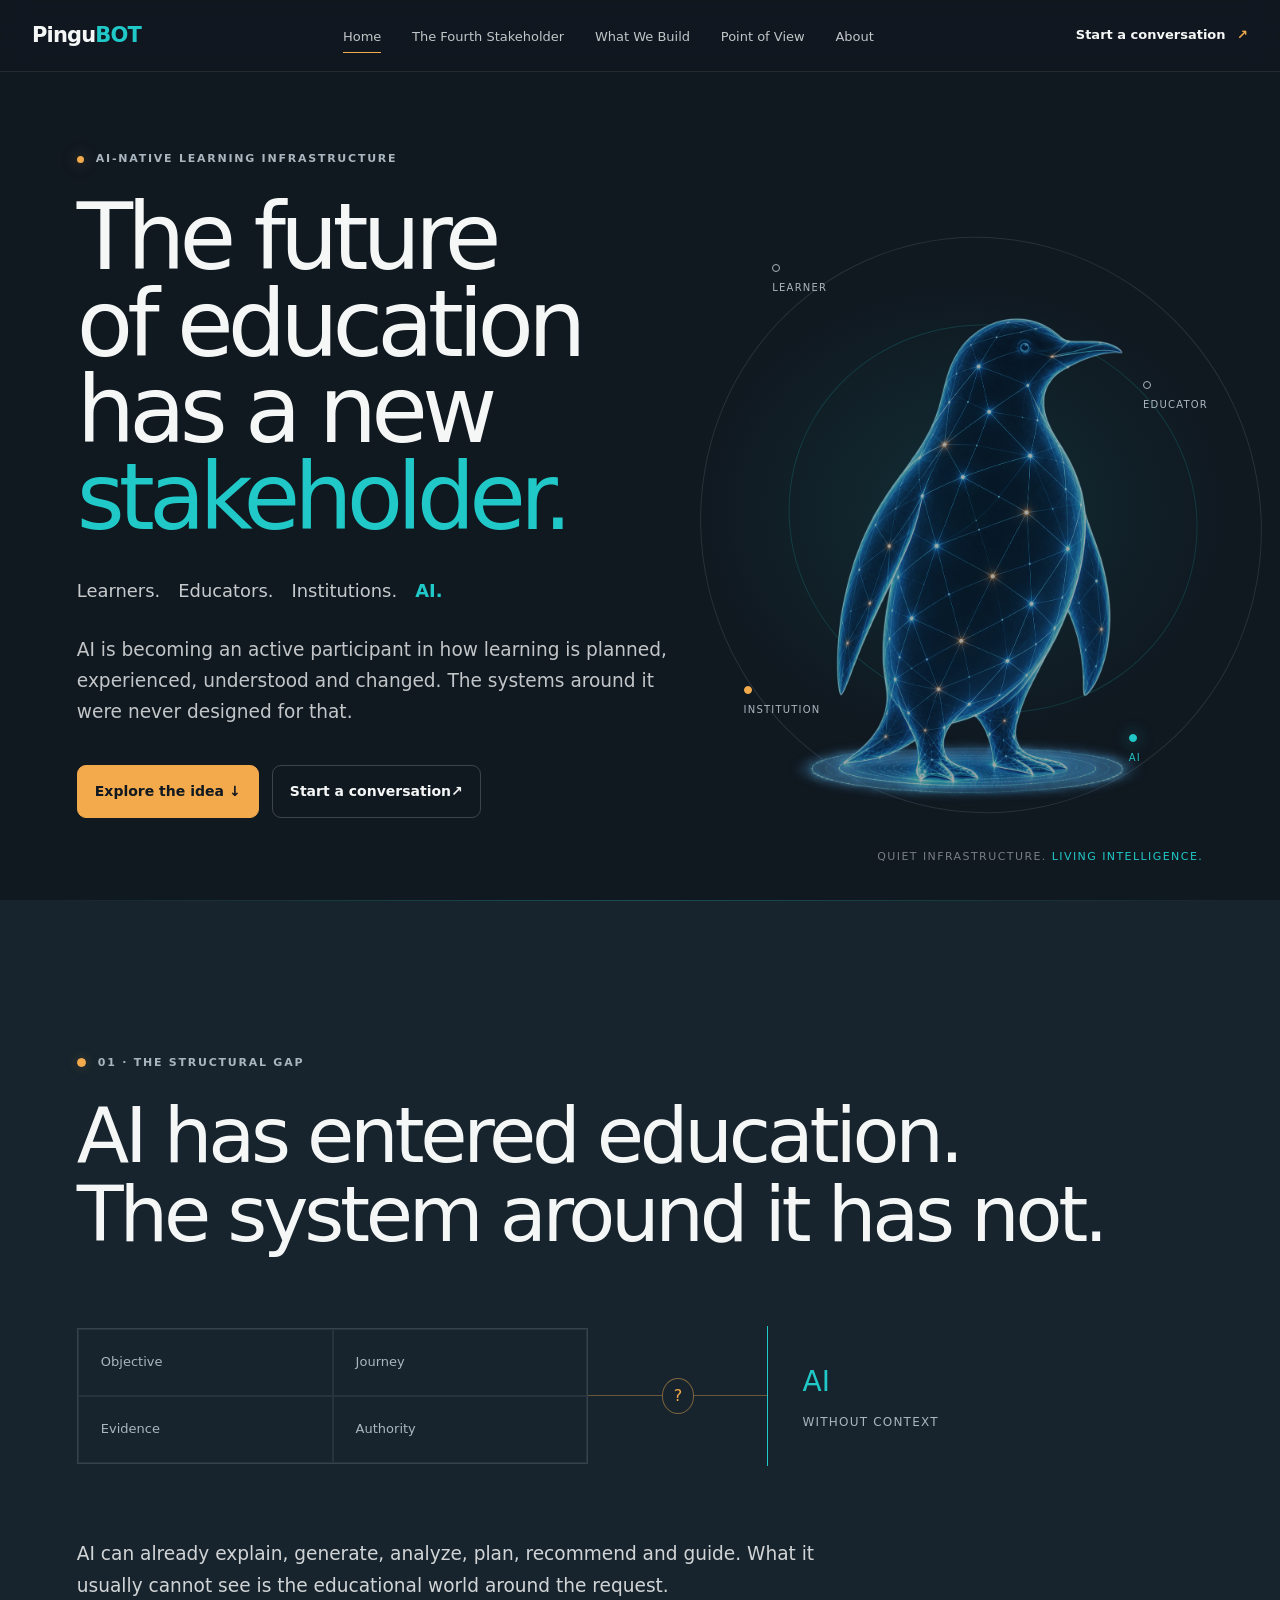
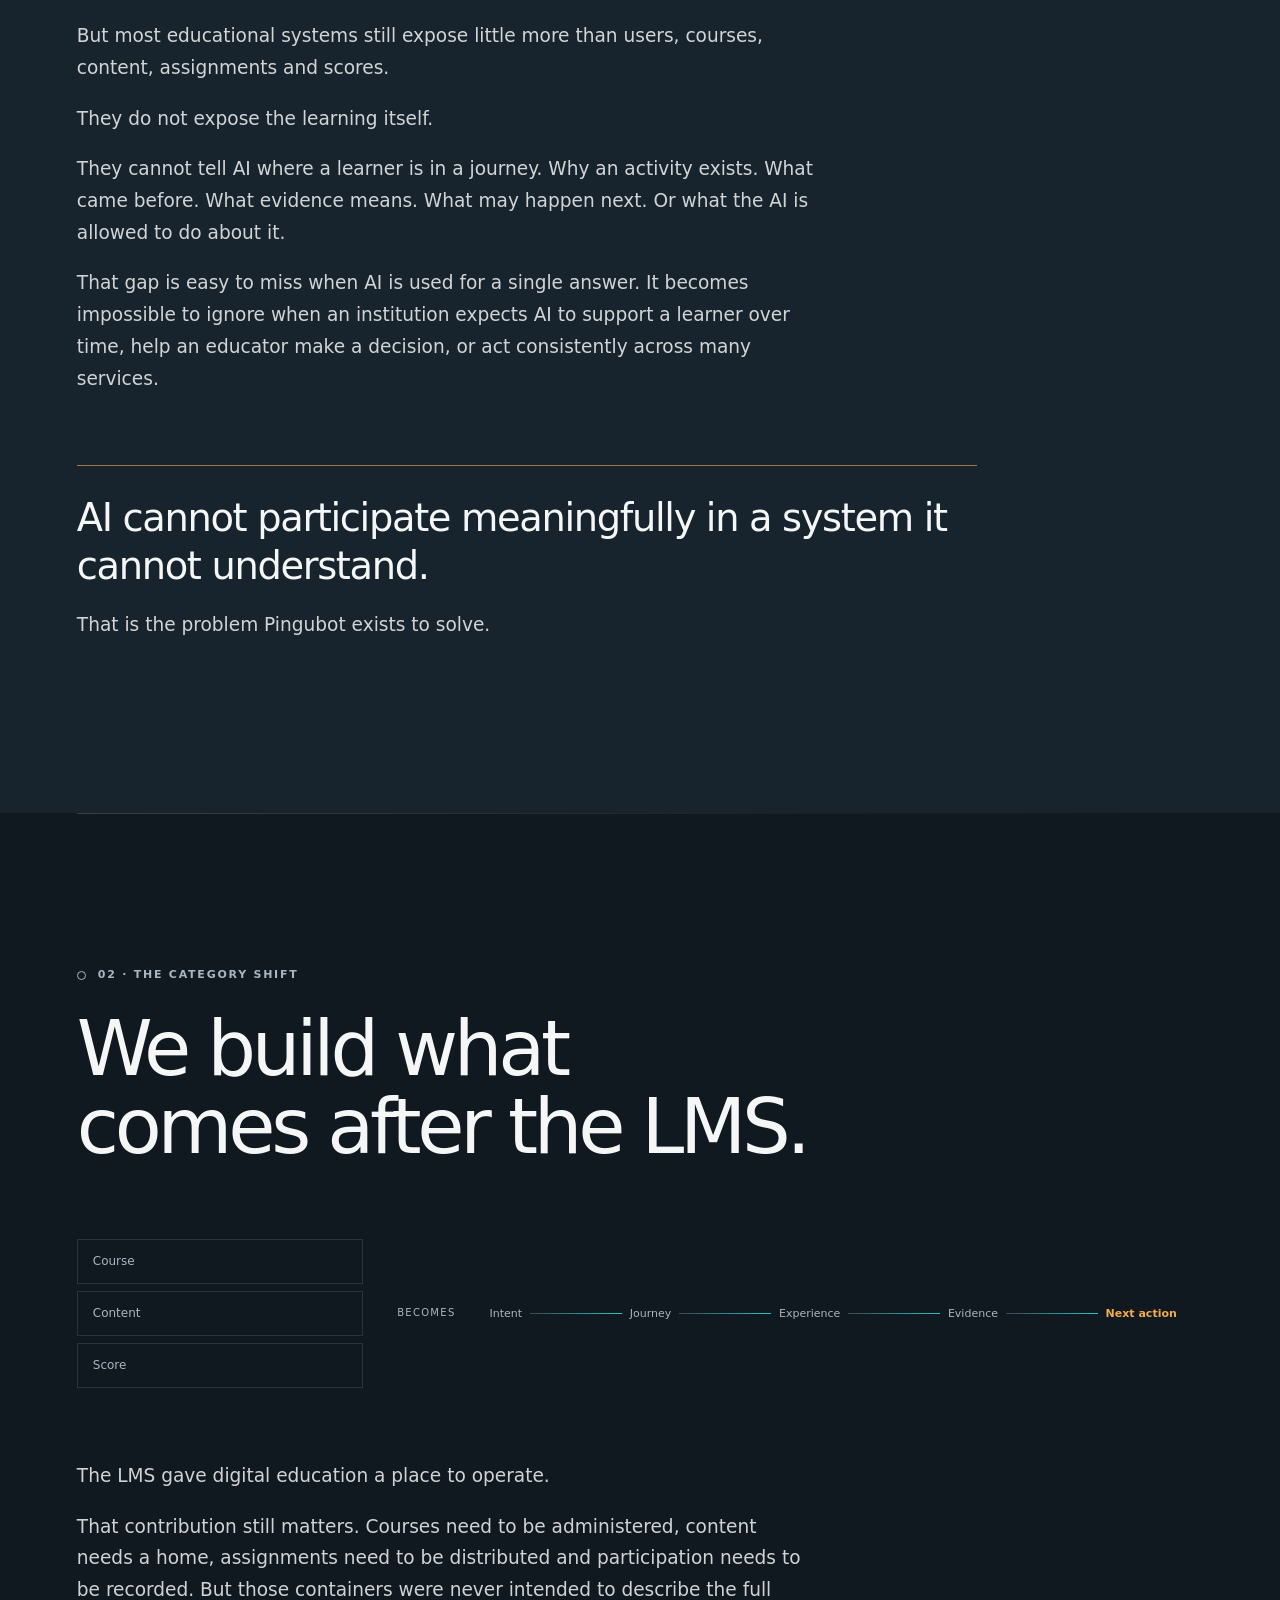
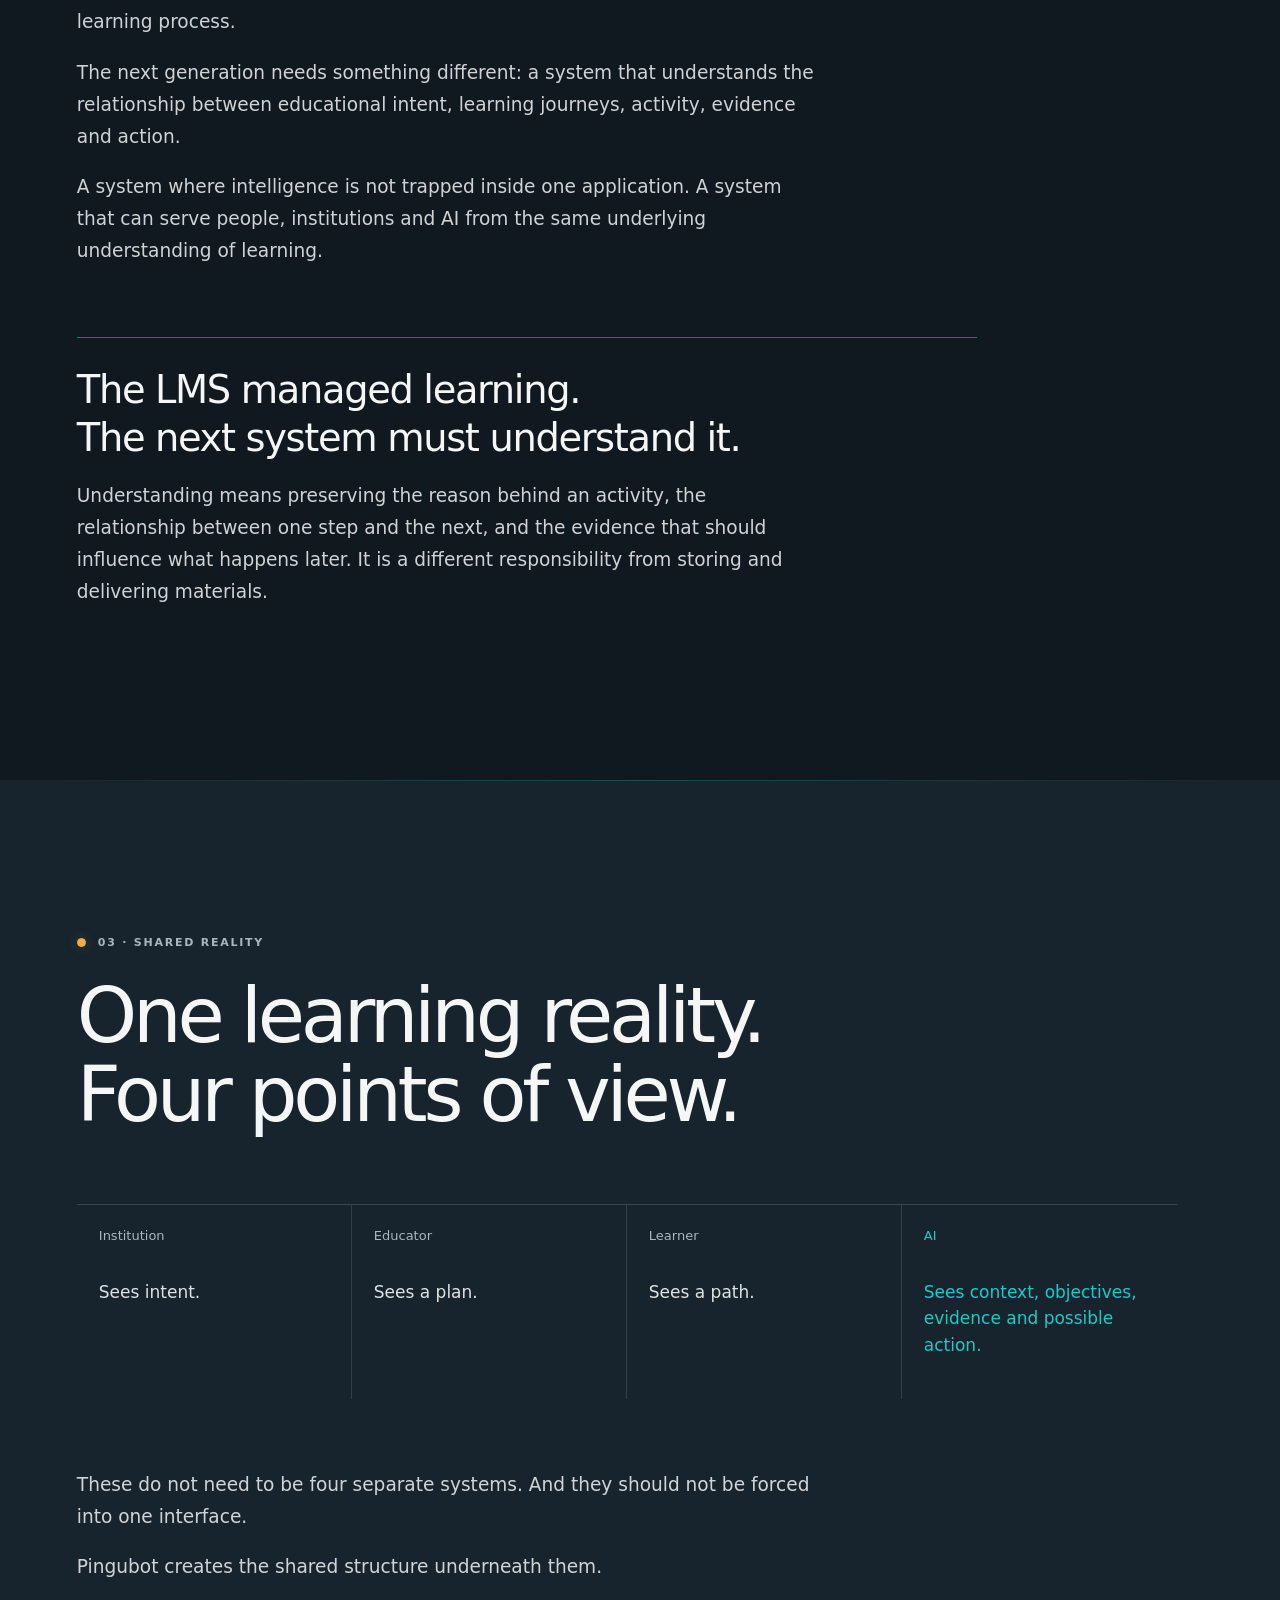
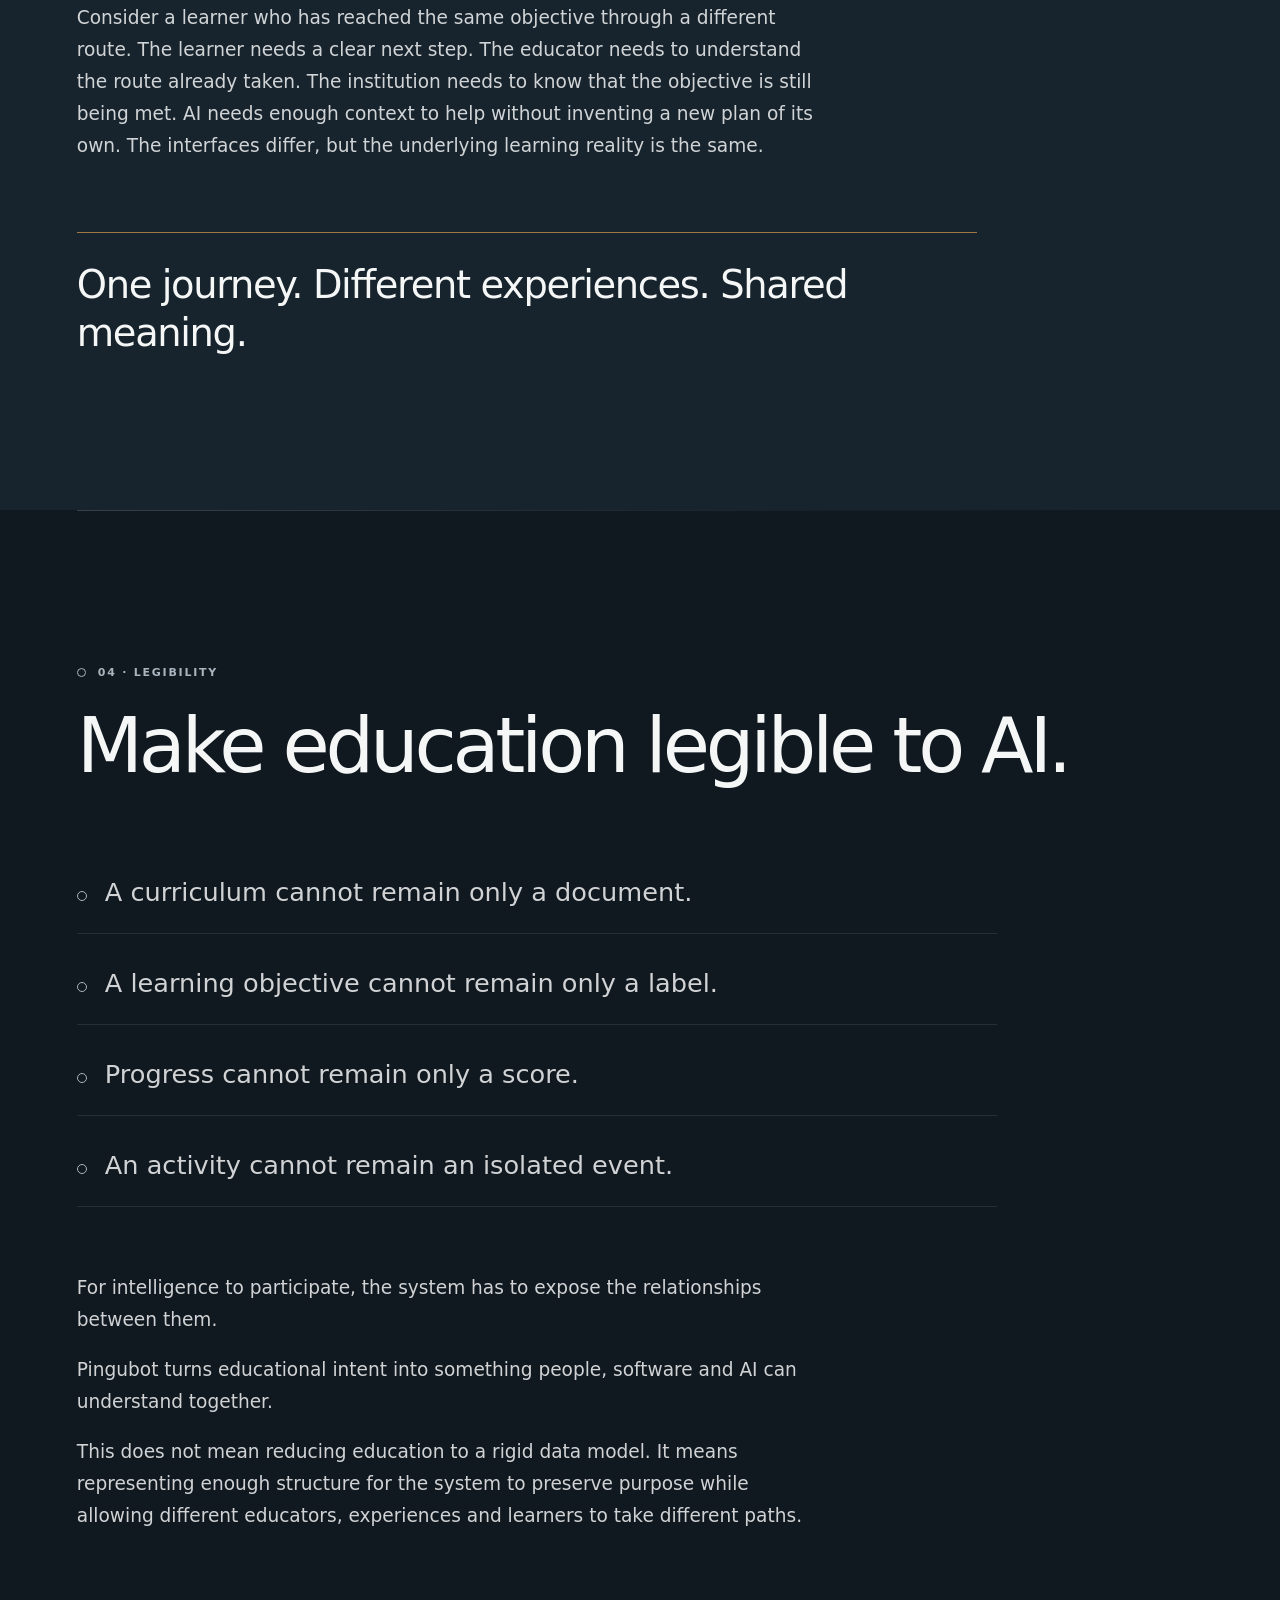
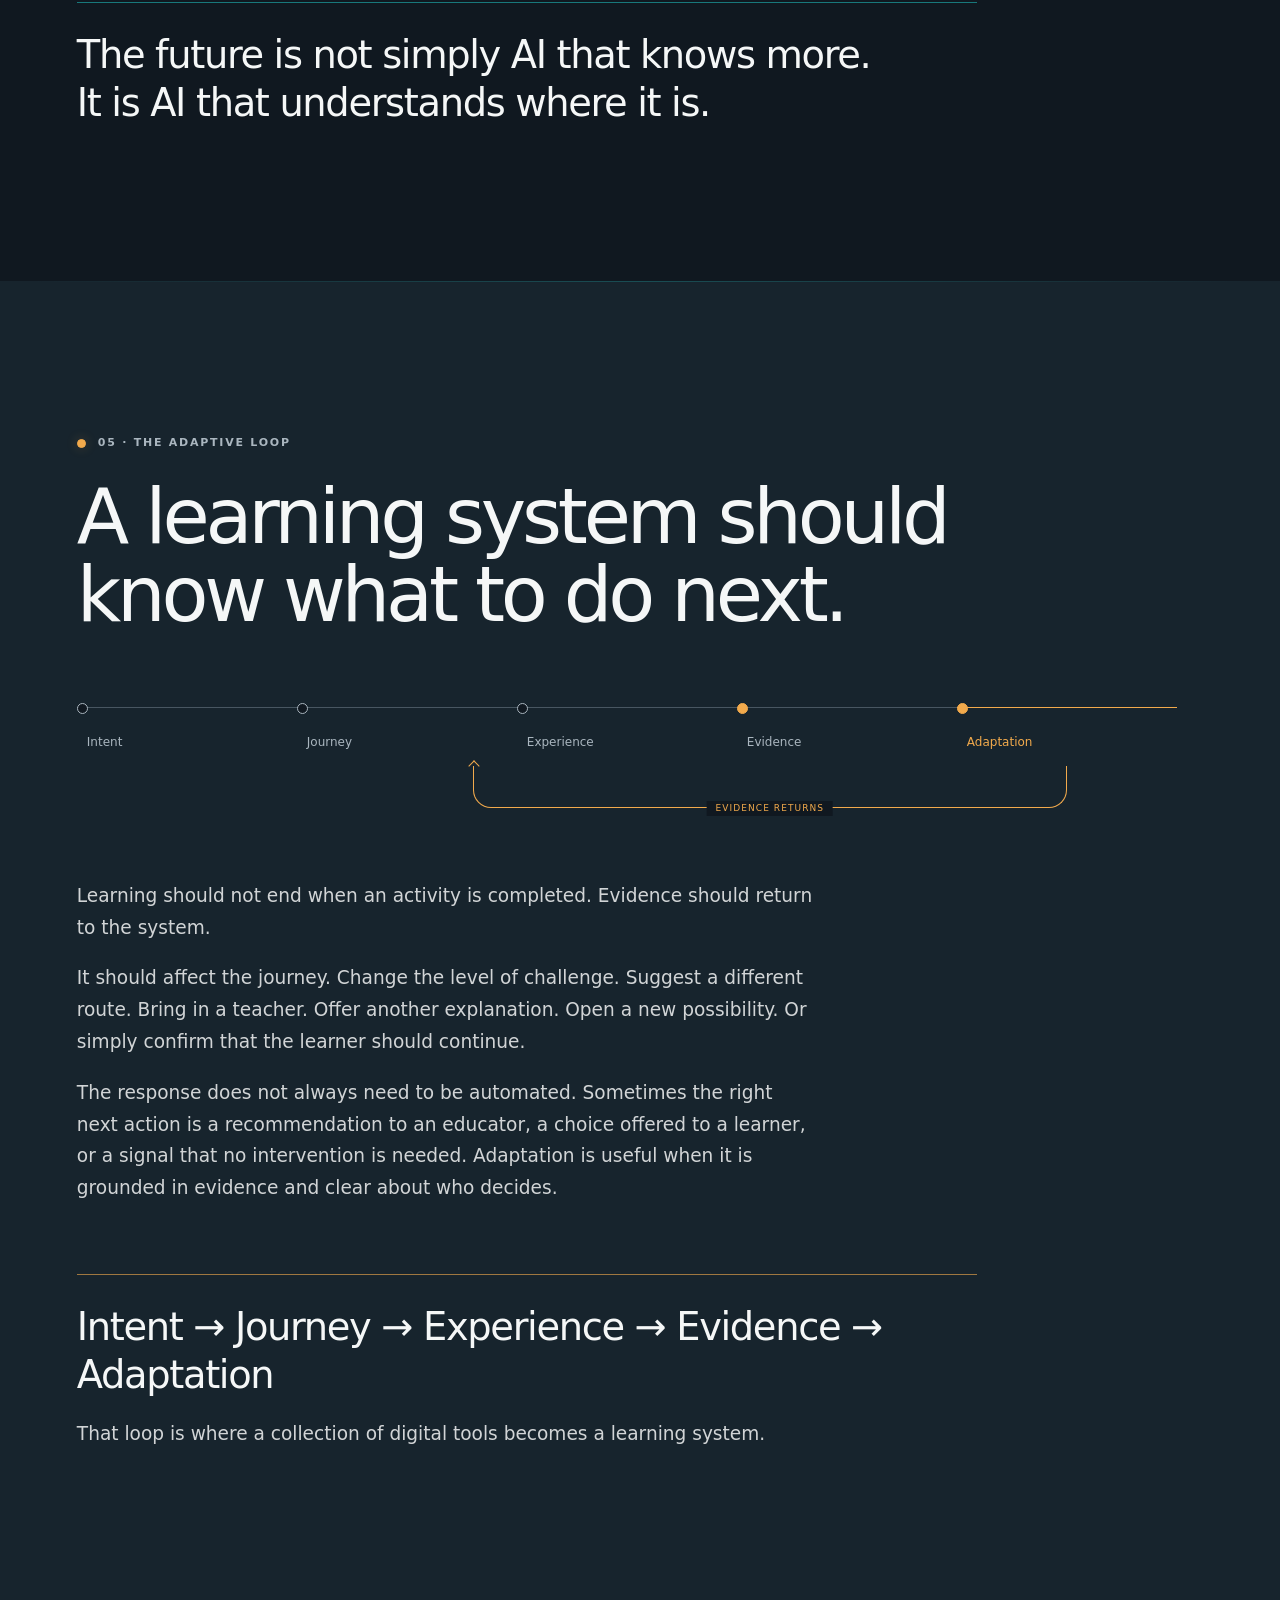
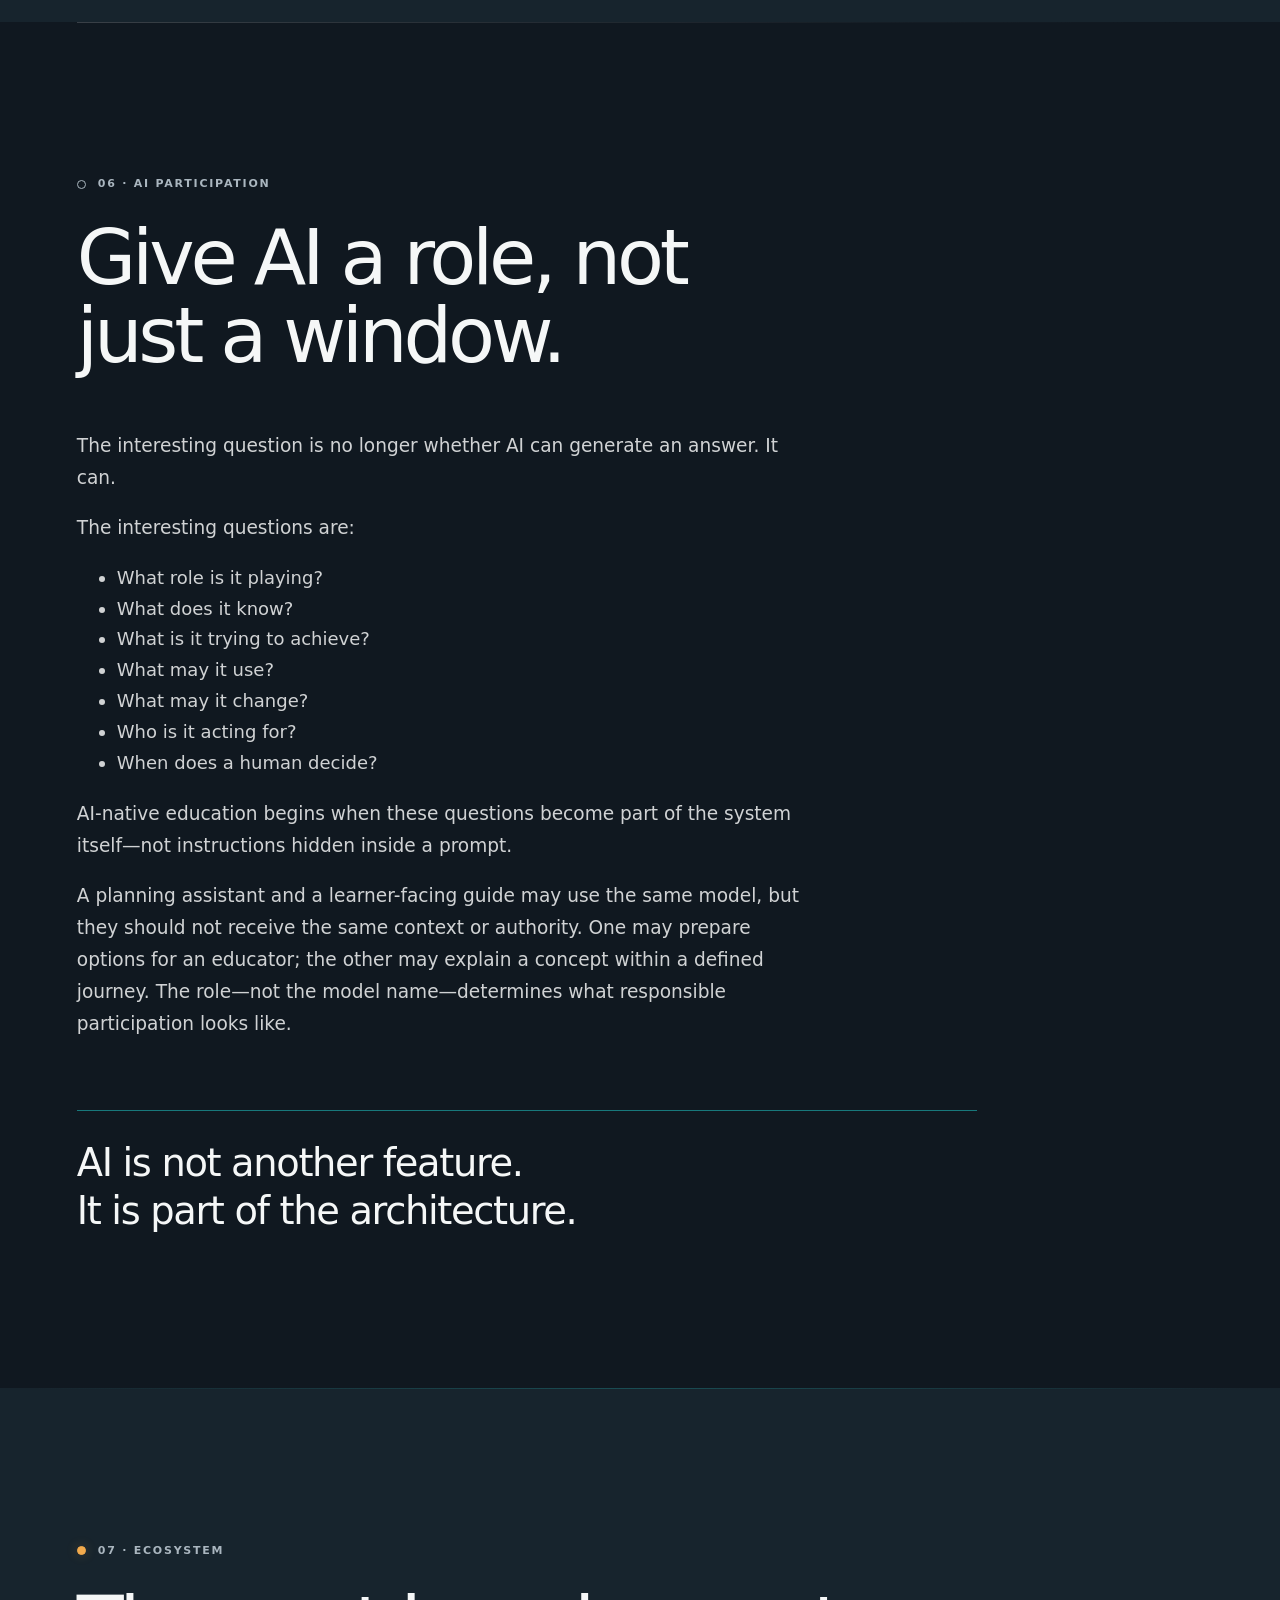
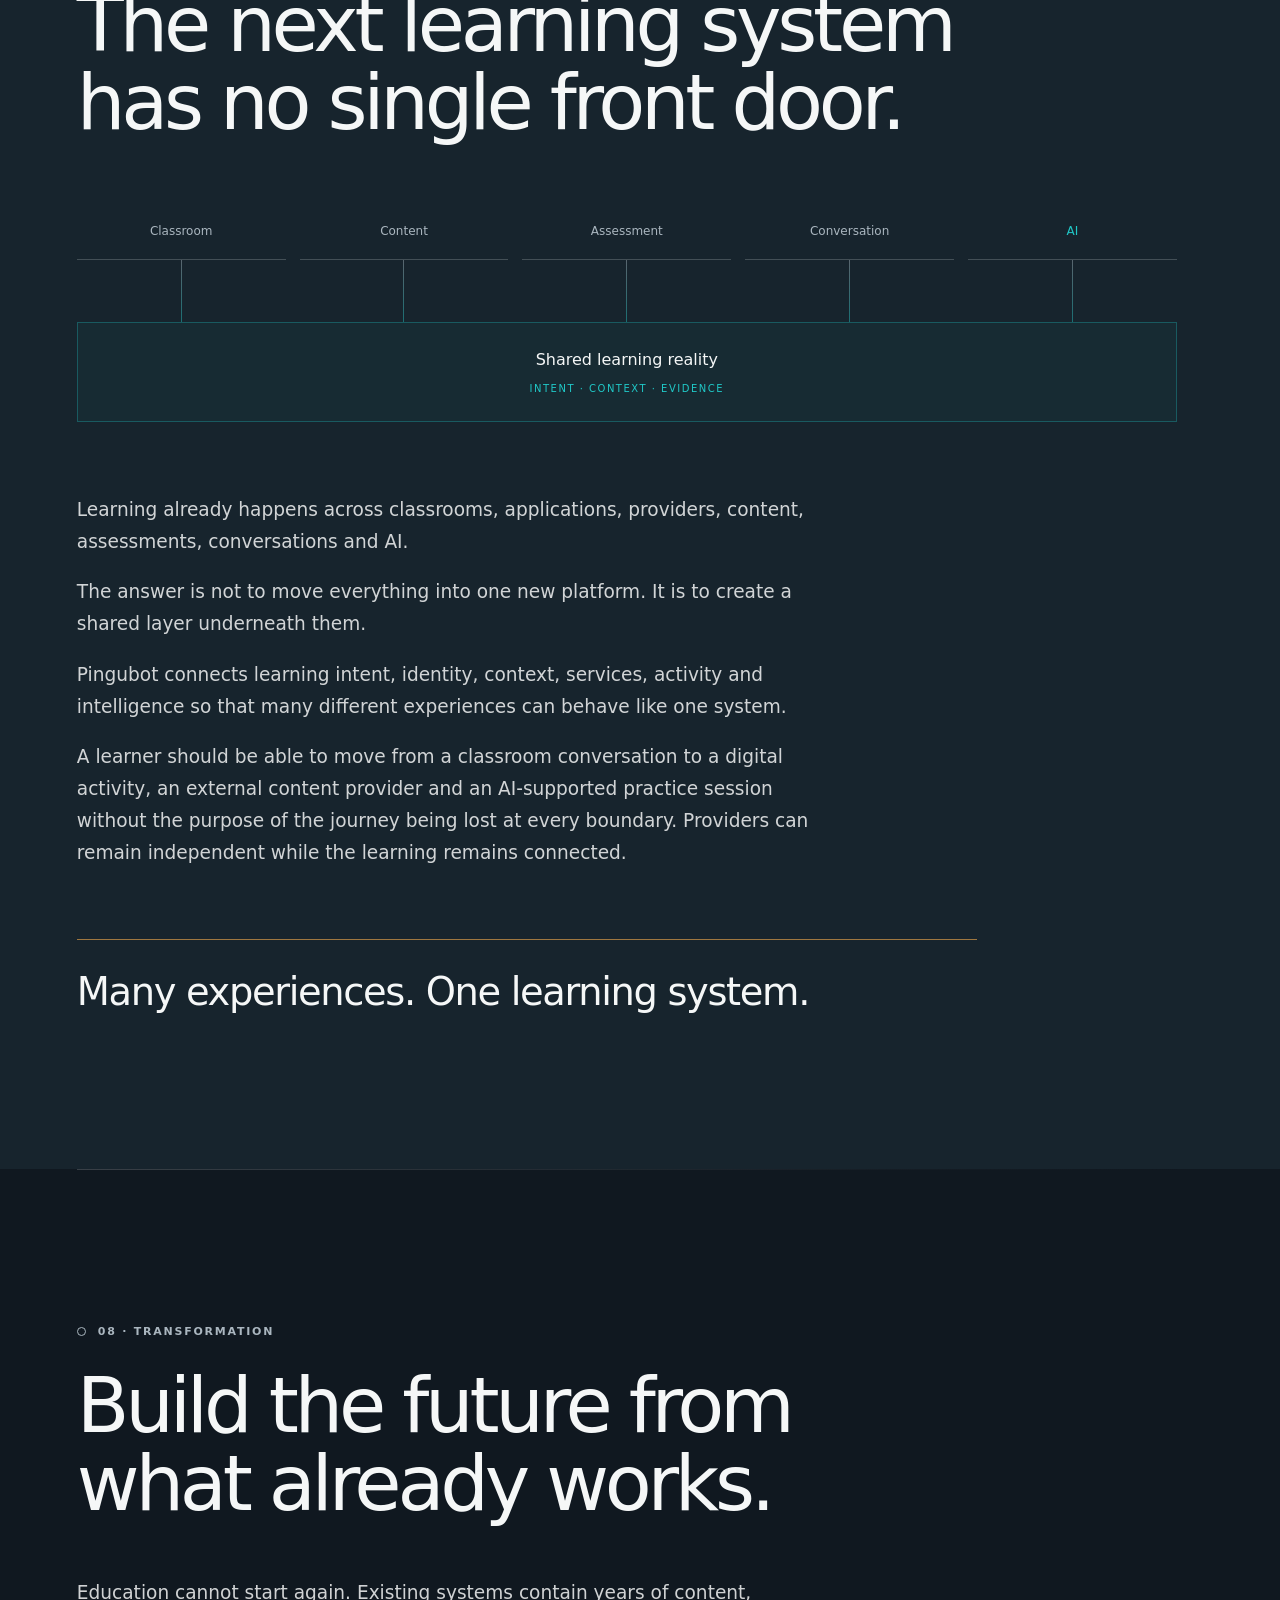
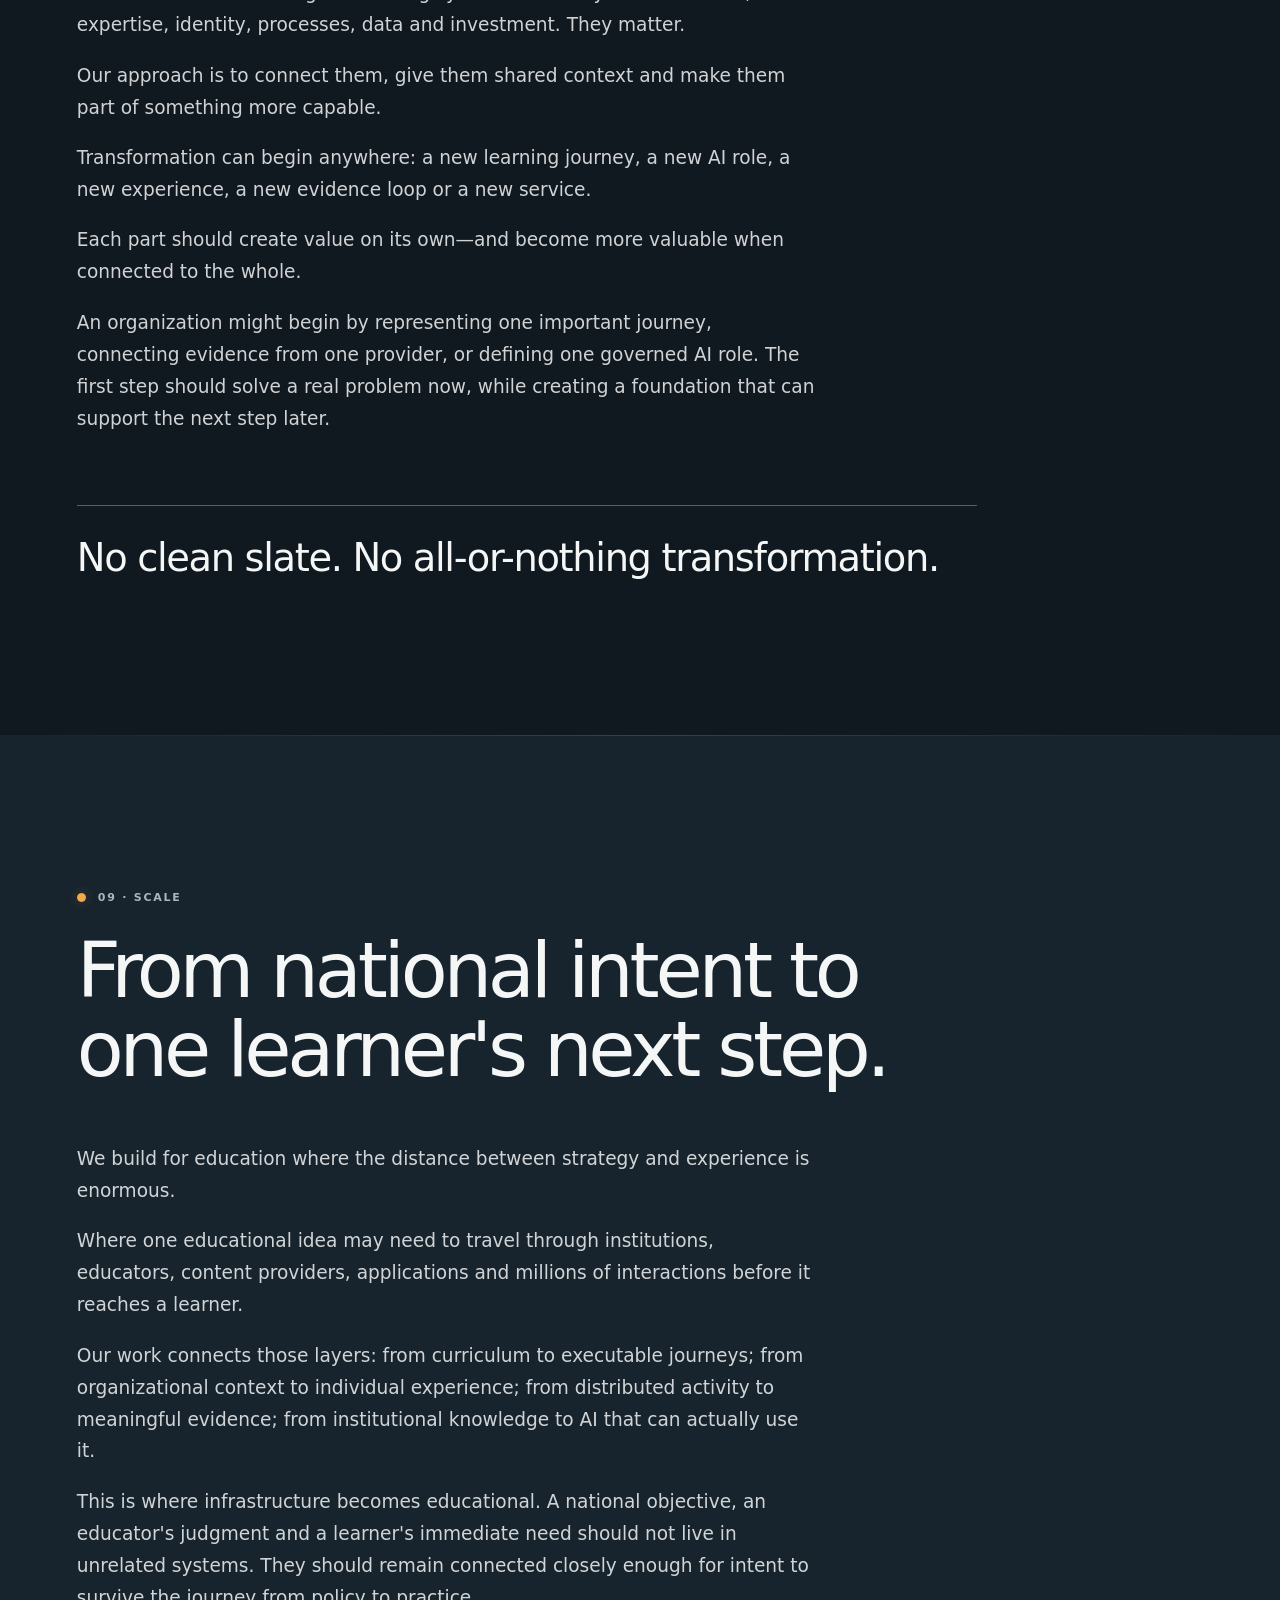
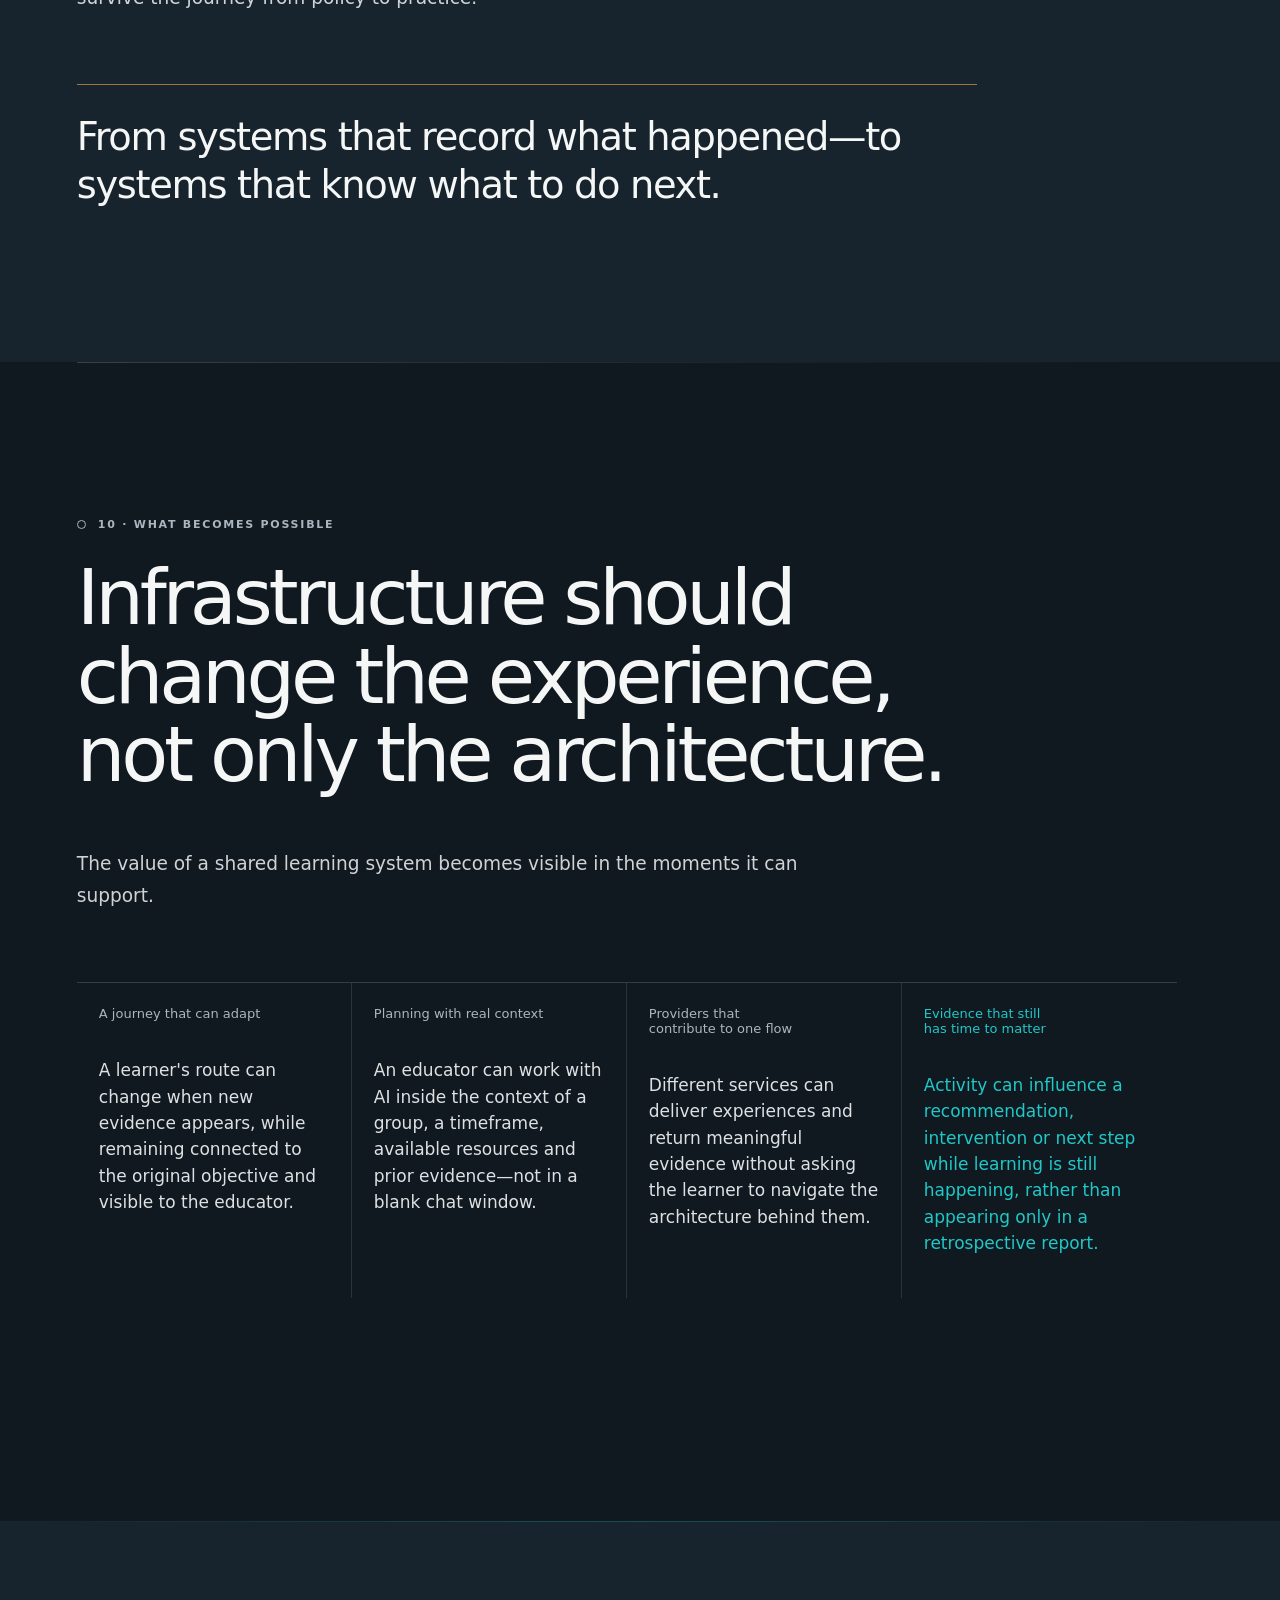
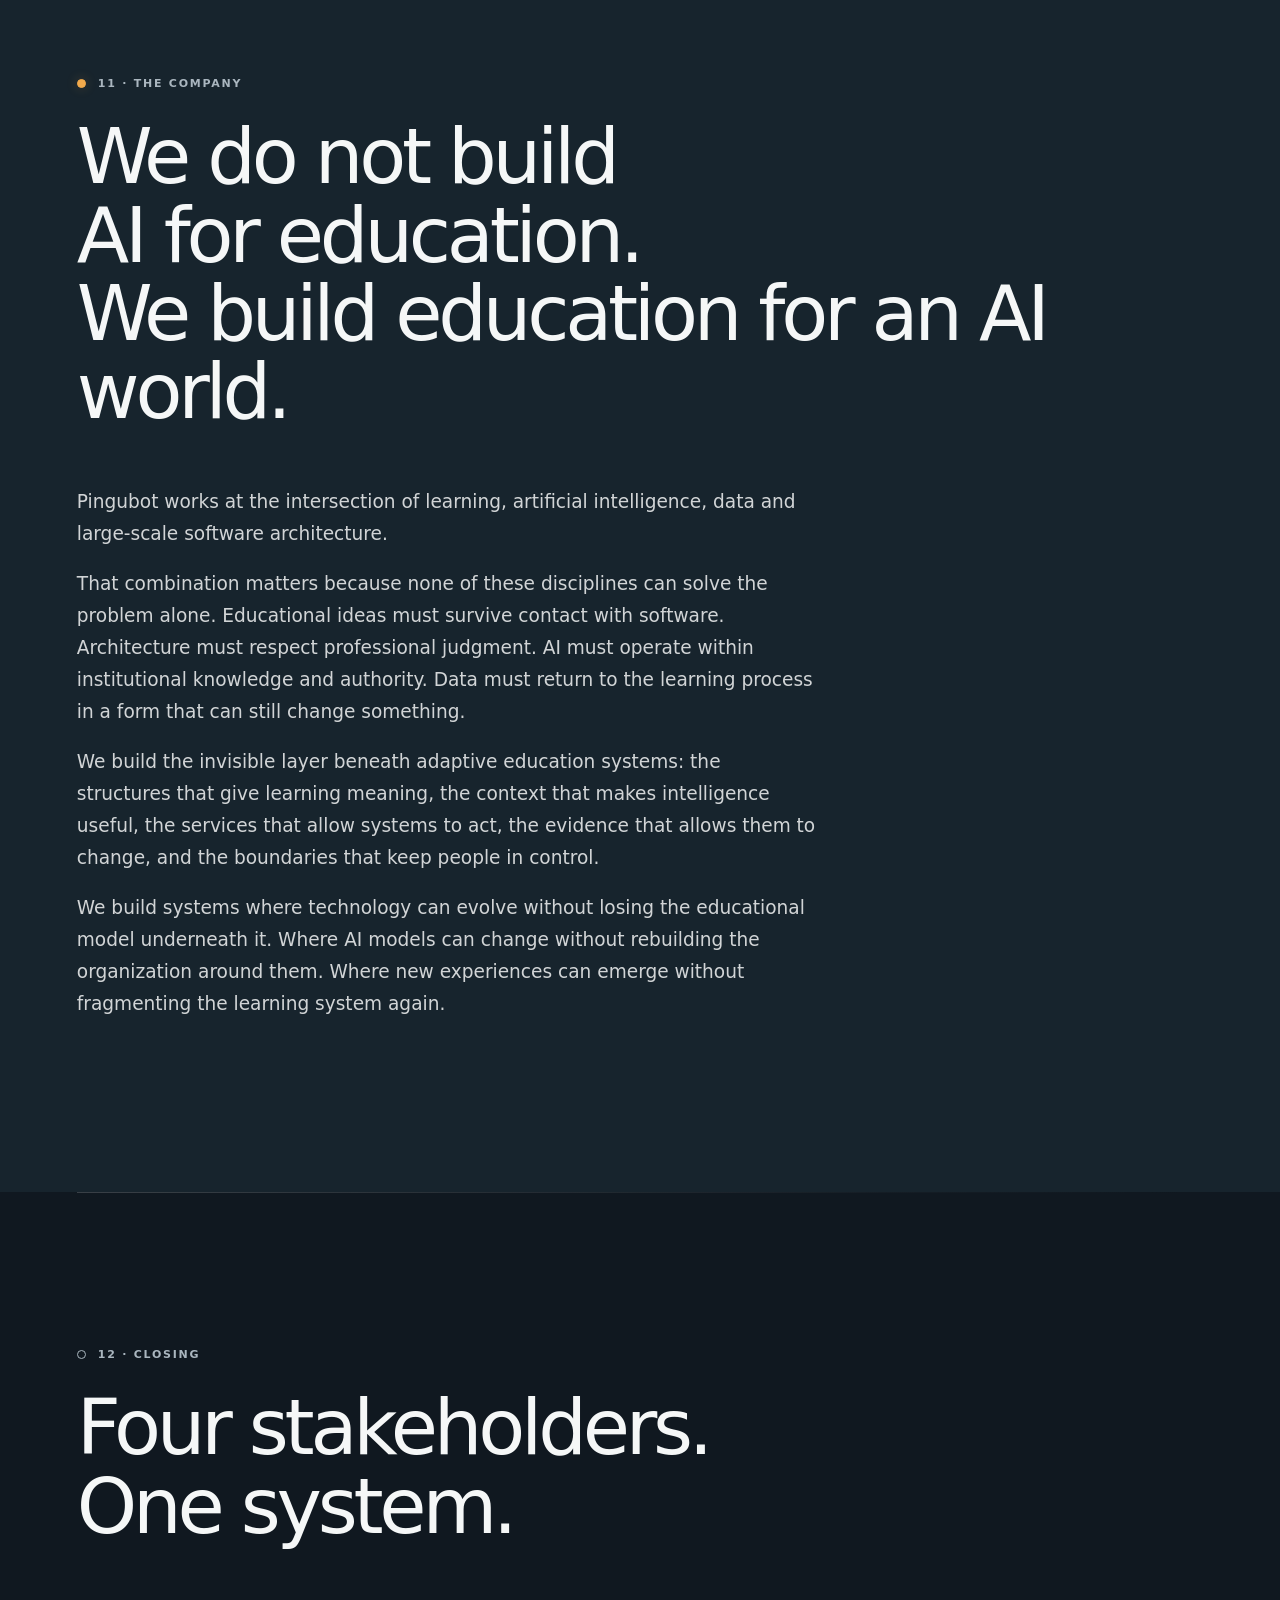
==== index.html @ 770fa768 "init" ====
<!doctype html>
<html lang="en">
  <head>
    <meta charset="utf-8" />
    <meta name="viewport" content="width=device-width, initial-scale=1" />
    <title>PinguBOT — AI-native learning infrastructure</title>
    <meta name="description" content="PinguBOT builds the infrastructure for education where learners, educators, institutions and AI operate inside one shared learning system." />
    <link rel="stylesheet" href="styles.css" />
  </head>
  <body class="home-page">
    <header class="site-header global-header">
      <a class="wordmark" href="/" aria-label="PinguBOT home">Pingu<span>BOT</span></a>
      <nav class="site-nav desktop-nav" aria-label="Main navigation">
        <a href="/" aria-current="page">Home</a><a href="/fourth-stakeholder">The Fourth Stakeholder</a><a href="/what-we-build">What We Build</a><a href="/point-of-view">Point of View</a><a href="/about">About</a>
      </nav>
      <a class="nav-cta" href="/contact">Start a conversation <span aria-hidden="true">↗</span></a>
      <details class="mobile-menu">
        <summary><span>Menu</span><i aria-hidden="true"></i></summary>
        <nav aria-label="Mobile navigation"><a href="/" aria-current="page">Home</a><a href="/fourth-stakeholder">The Fourth Stakeholder</a><a href="/what-we-build">What We Build</a><a href="/point-of-view">Point of View</a><a href="/about">About</a><a href="/contact">Start a conversation <span aria-hidden="true">↗</span></a></nav>
      </details>
    </header>
    <main>
      <section class="hero">
        <div class="hero-copy">
          <p class="section-label"><span></span> AI-native learning infrastructure</p>
          <h1>The future of education has a new <em>stakeholder.</em></h1>
          <p class="stakeholder-line"><span>Learners.</span><span>Educators.</span><span>Institutions.</span><strong>AI.</strong></p>
          <p class="hero-summary">AI is becoming an active participant in how learning is planned, experienced, understood and changed. The systems around it were never designed for that.</p>
          <div class="actions"><a class="action primary" href="#structural-gap">Explore the idea <span aria-hidden="true">↓</span></a><a class="action" href="/contact">Start a conversation <span aria-hidden="true">↗</span></a></div>
        </div>
        <div class="hero-system" aria-label="AI joining learners, educators and institutions in one shared learning system">
          <div class="orbit orbit-one"></div><div class="orbit orbit-two"></div>
          <div class="system-node node-learner"><i></i><span>Learner</span></div>
          <div class="system-node node-educator"><i></i><span>Educator</span></div>
          <div class="system-node node-institution"><i></i><span>Institution</span></div>
          <div class="system-node node-ai"><i></i><span>AI</span></div>
          <div class="penguin-field"><img src="assets/penguin-ai.png" alt="A network-shaped penguin representing AI as the fourth stakeholder" /></div>
        </div>
        <p class="hero-footnote">Quiet infrastructure. <span>Living intelligence.</span></p>
      </section>

      <section id="structural-gap">
        <p class="section-label">01 · The structural gap</p>
        <h2>AI has entered education.<br />The system around it has not.</h2>
        <div class="gap-visual" aria-label="AI can see a request, but not the learning context around it">
          <div class="context-stack"><span>Objective</span><span>Journey</span><span>Evidence</span><span>Authority</span></div>
          <div class="broken-path"><i></i><b>?</b><i></i></div>
          <div class="ai-position">AI<span>without context</span></div>
        </div>
        <p>AI can already explain, generate, analyze, plan, recommend and guide. What it usually cannot see is the educational world around the request.</p>
        <p>But most educational systems still expose little more than users, courses, content, assignments and scores.</p>
        <p>They do not expose the learning itself.</p>
        <p>They cannot tell AI where a learner is in a journey. Why an activity exists. What came before. What evidence means. What may happen next. Or what the AI is allowed to do about it.</p>
        <p>That gap is easy to miss when AI is used for a single answer. It becomes impossible to ignore when an institution expects AI to support a learner over time, help an educator make a decision, or act consistently across many services.</p>
        <p class="statement">AI cannot participate meaningfully in a system it cannot understand.</p>
        <p>That is the problem Pingubot exists to solve.</p>
      </section>

      <section>
        <p class="section-label">02 · The category shift</p>
        <h2>We build what comes after the LMS.</h2>
        <div class="evolution-visual" aria-label="Learning evolving from containers into a connected process">
          <div class="old-system"><span>Course</span><span>Content</span><span>Score</span></div>
          <div class="transition-mark">becomes</div>
          <div class="learning-path"><span>Intent</span><i></i><span>Journey</span><i></i><span>Experience</span><i></i><span>Evidence</span><i></i><strong>Next action</strong></div>
        </div>
        <p>The LMS gave digital education a place to operate.</p>
        <p>That contribution still matters. Courses need to be administered, content needs a home, assignments need to be distributed and participation needs to be recorded. But those containers were never intended to describe the full learning process.</p>
        <p>The next generation needs something different: a system that understands the relationship between educational intent, learning journeys, activity, evidence and action.</p>
        <p>A system where intelligence is not trapped inside one application. A system that can serve people, institutions and AI from the same underlying understanding of learning.</p>
        <p class="statement">The LMS managed learning.<br />The next system must understand it.</p>
        <p>Understanding means preserving the reason behind an activity, the relationship between one step and the next, and the evidence that should influence what happens later. It is a different responsibility from storing and delivering materials.</p>
      </section>

      <section>
        <p class="section-label">03 · Shared reality</p>
        <h2>One learning reality.<br />Four points of view.</h2>
        <div class="review-grid">
          <div><h3>Institution</h3><p>Sees intent.</p></div>
          <div><h3>Educator</h3><p>Sees a plan.</p></div>
          <div><h3>Learner</h3><p>Sees a path.</p></div>
          <div><h3>AI</h3><p>Sees context, objectives, evidence and possible action.</p></div>
        </div>
        <p>These do not need to be four separate systems. And they should not be forced into one interface.</p>
        <p>Pingubot creates the shared structure underneath them.</p>
        <p>Consider a learner who has reached the same objective through a different route. The learner needs a clear next step. The educator needs to understand the route already taken. The institution needs to know that the objective is still being met. AI needs enough context to help without inventing a new plan of its own. The interfaces differ, but the underlying learning reality is the same.</p>
        <p class="statement">One journey. Different experiences. Shared meaning.</p>
      </section>

      <section>
        <p class="section-label">04 · Legibility</p>
        <h2>Make education legible to AI.</h2>
        <ul class="short-lines"><li>A curriculum cannot remain only a document.</li><li>A learning objective cannot remain only a label.</li><li>Progress cannot remain only a score.</li><li>An activity cannot remain an isolated event.</li></ul>
        <p>For intelligence to participate, the system has to expose the relationships between them.</p>
        <p>Pingubot turns educational intent into something people, software and AI can understand together.</p>
        <p>This does not mean reducing education to a rigid data model. It means representing enough structure for the system to preserve purpose while allowing different educators, experiences and learners to take different paths.</p>
        <p class="statement">The future is not simply AI that knows more.<br />It is AI that understands where it is.</p>
      </section>

      <section>
        <p class="section-label">05 · The adaptive loop</p>
        <h2>A learning system should know what to do next.</h2>
        <div class="loop-visual" aria-label="Evidence returns to the system and changes the learning journey">
          <div class="loop-track"><span>Intent</span><span>Journey</span><span>Experience</span><span class="evidence">Evidence</span><span class="adaptation">Adaptation</span></div>
          <div class="return-path"><i></i><span>evidence returns</span></div>
        </div>
        <p>Learning should not end when an activity is completed. Evidence should return to the system.</p>
        <p>It should affect the journey. Change the level of challenge. Suggest a different route. Bring in a teacher. Offer another explanation. Open a new possibility. Or simply confirm that the learner should continue.</p>
        <p>The response does not always need to be automated. Sometimes the right next action is a recommendation to an educator, a choice offered to a learner, or a signal that no intervention is needed. Adaptation is useful when it is grounded in evidence and clear about who decides.</p>
        <p class="statement">Intent → Journey → Experience → Evidence → Adaptation</p>
        <p>That loop is where a collection of digital tools becomes a learning system.</p>
      </section>

      <section>
        <p class="section-label">06 · AI participation</p>
        <h2>Give AI a role, not just a window.</h2>
        <p>The interesting question is no longer whether AI can generate an answer. It can.</p>
        <p>The interesting questions are:</p>
        <ul><li>What role is it playing?</li><li>What does it know?</li><li>What is it trying to achieve?</li><li>What may it use?</li><li>What may it change?</li><li>Who is it acting for?</li><li>When does a human decide?</li></ul>
        <p>AI-native education begins when these questions become part of the system itself—not instructions hidden inside a prompt.</p>
        <p>A planning assistant and a learner-facing guide may use the same model, but they should not receive the same context or authority. One may prepare options for an educator; the other may explain a concept within a defined journey. The role—not the model name—determines what responsible participation looks like.</p>
        <p class="statement">AI is not another feature.<br />It is part of the architecture.</p>
      </section>

      <section>
        <p class="section-label">07 · Ecosystem</p>
        <h2>The next learning system has no single front door.</h2>
        <div class="ecosystem-visual" aria-label="Many learning experiences connected through one shared learning layer">
          <div class="experience-row"><span>Classroom</span><span>Content</span><span>Assessment</span><span>Conversation</span><span>AI</span></div>
          <div class="connector-field"><i></i><i></i><i></i><i></i><i></i></div>
          <div class="shared-layer">Shared learning reality <b>Intent · Context · Evidence</b></div>
        </div>
        <p>Learning already happens across classrooms, applications, providers, content, assessments, conversations and AI.</p>
        <p>The answer is not to move everything into one new platform. It is to create a shared layer underneath them.</p>
        <p>Pingubot connects learning intent, identity, context, services, activity and intelligence so that many different experiences can behave like one system.</p>
        <p>A learner should be able to move from a classroom conversation to a digital activity, an external content provider and an AI-supported practice session without the purpose of the journey being lost at every boundary. Providers can remain independent while the learning remains connected.</p>
        <p class="statement">Many experiences. One learning system.</p>
      </section>

      <section>
        <p class="section-label">08 · Transformation</p>
        <h2>Build the future from what already works.</h2>
        <p>Education cannot start again. Existing systems contain years of content, expertise, identity, processes, data and investment. They matter.</p>
        <p>Our approach is to connect them, give them shared context and make them part of something more capable.</p>
        <p>Transformation can begin anywhere: a new learning journey, a new AI role, a new experience, a new evidence loop or a new service.</p>
        <p>Each part should create value on its own—and become more valuable when connected to the whole.</p>
        <p>An organization might begin by representing one important journey, connecting evidence from one provider, or defining one governed AI role. The first step should solve a real problem now, while creating a foundation that can support the next step later.</p>
        <p class="statement">No clean slate. No all-or-nothing transformation.</p>
      </section>

      <section>
        <p class="section-label">09 · Scale</p>
        <h2>From national intent to one learner's next step.</h2>
        <p>We build for education where the distance between strategy and experience is enormous.</p>
        <p>Where one educational idea may need to travel through institutions, educators, content providers, applications and millions of interactions before it reaches a learner.</p>
        <p>Our work connects those layers: from curriculum to executable journeys; from organizational context to individual experience; from distributed activity to meaningful evidence; from institutional knowledge to AI that can actually use it.</p>
        <p>This is where infrastructure becomes educational. A national objective, an educator's judgment and a learner's immediate need should not live in unrelated systems. They should remain connected closely enough for intent to survive the journey from policy to practice.</p>
        <p class="statement">From systems that record what happened—to systems that know what to do next.</p>
      </section>

      <section>
        <p class="section-label">10 · What becomes possible</p>
        <h2>Infrastructure should change the experience, not only the architecture.</h2>
        <p>The value of a shared learning system becomes visible in the moments it can support.</p>
        <div class="review-grid">
          <div><h3>A journey that can adapt</h3><p>A learner's route can change when new evidence appears, while remaining connected to the original objective and visible to the educator.</p></div>
          <div><h3>Planning with real context</h3><p>An educator can work with AI inside the context of a group, a timeframe, available resources and prior evidence—not in a blank chat window.</p></div>
          <div><h3>Providers that contribute to one flow</h3><p>Different services can deliver experiences and return meaningful evidence without asking the learner to navigate the architecture behind them.</p></div>
          <div><h3>Evidence that still has time to matter</h3><p>Activity can influence a recommendation, intervention or next step while learning is still happening, rather than appearing only in a retrospective report.</p></div>
        </div>
      </section>

      <section>
        <p class="section-label">11 · The company</p>
        <h2>We do not build AI for education.<br />We build education for an AI world.</h2>
        <p>Pingubot works at the intersection of learning, artificial intelligence, data and large-scale software architecture.</p>
        <p>That combination matters because none of these disciplines can solve the problem alone. Educational ideas must survive contact with software. Architecture must respect professional judgment. AI must operate within institutional knowledge and authority. Data must return to the learning process in a form that can still change something.</p>
        <p>We build the invisible layer beneath adaptive education systems: the structures that give learning meaning, the context that makes intelligence useful, the services that allow systems to act, the evidence that allows them to change, and the boundaries that keep people in control.</p>
        <p>We build systems where technology can evolve without losing the educational model underneath it. Where AI models can change without rebuilding the organization around them. Where new experiences can emerge without fragmenting the learning system again.</p>
      </section>

      <section>
        <p class="section-label">12 · Closing</p>
        <h2>Four stakeholders.<br />One system.</h2>
        <ul class="stakeholders"><li><strong>Learners</strong> need direction without losing agency.</li><li><strong>Educators</strong> need intelligence without losing judgment.</li><li><strong>Institutions</strong> need flexibility without losing coherence.</li><li><strong>AI</strong> needs context, purpose and a meaningful place to act.</li></ul>
        <p>Pingubot builds the infrastructure between them.</p>
        <p class="statement">The future of education has already changed.<br />The infrastructure now has to catch up.</p>
        <div class="actions"><a class="action primary" href="/contact">Start a conversation</a></div>
      </section>
    </main>
    <footer class="site-footer designed-footer">
      <div class="footer-callout"><p>The future of education has already changed.</p><h2>The infrastructure now has to catch up.</h2><a class="footer-cta" href="/contact">Start a conversation <span aria-hidden="true">↗</span></a></div>
      <div class="footer-main"><div class="footer-brand"><a class="wordmark" href="/">Pingu<span>BOT</span></a><p>AI-native learning infrastructure for a world where learners, educators, institutions and AI operate inside one shared learning system.</p></div><nav class="footer-links" aria-label="Footer navigation"><span>Explore</span><a href="/fourth-stakeholder">The Fourth Stakeholder</a><a href="/what-we-build">What We Build</a><a href="/point-of-view">Point of View</a><a href="/about">About</a></nav><div class="footer-principle"><span>Our premise</span><p>Four stakeholders.<br />One system.</p></div></div>
      <div class="footer-bottom"><p>© PinguBOT Ltd.</p><p>Quiet infrastructure. <span>Living intelligence.</span></p></div>
    </footer>
  </body>
</html>
---- styles.css ----
:root {
  color: #17202a;
  background: #f7f7f4;
  font-family: Arial, Helvetica, sans-serif;
  font-synthesis: none;
  line-height: 1.6;
}

* {
  box-sizing: border-box;
}

body {
  margin: 0;
}

a {
  color: inherit;
}

.site-header,
.site-footer,
main {
  width: min(100% - 40px, 980px);
  margin-inline: auto;
}

.site-header {
  padding: 24px 0;
  border-bottom: 1px solid #c9c9c2;
}

.brand-row,
.site-nav,
.footer-row {
  display: flex;
  align-items: center;
  flex-wrap: wrap;
  gap: 12px 24px;
}

.brand-row {
  justify-content: space-between;
}

.wordmark {
  font-size: 20px;
  font-weight: 700;
  text-decoration: none;
}

.prototype-note,
.section-label,
.eyebrow {
  color: #66717c;
  font-size: 12px;
  font-weight: 700;
  letter-spacing: 0.08em;
  text-transform: uppercase;
}

.site-nav {
  margin-top: 20px;
}

.site-nav a {
  text-underline-offset: 4px;
}

.site-nav a[aria-current="page"] {
  font-weight: 700;
  text-decoration-thickness: 2px;
}

main {
  padding: 48px 0 80px;
}

section {
  padding: 52px 0;
  border-bottom: 1px solid #d8d8d2;
}

.hero,
.page-intro {
  padding-top: 24px;
}

h1,
h2,
h3,
p,
ul {
  max-width: 760px;
}

h1,
h2,
h3 {
  line-height: 1.15;
  text-wrap: balance;
}

h1 {
  margin: 16px 0 24px;
  font-size: clamp(44px, 8vw, 78px);
  letter-spacing: -0.045em;
}

h2 {
  margin: 12px 0 24px;
  font-size: clamp(30px, 5vw, 48px);
  letter-spacing: -0.03em;
}

h3 {
  margin: 28px 0 12px;
  font-size: 24px;
}

p,
li {
  font-size: 18px;
}

.lead {
  font-size: clamp(21px, 3vw, 28px);
  line-height: 1.45;
}

.stakeholders,
.sequence,
.short-lines {
  padding: 0;
  list-style: none;
}

.stakeholders li,
.sequence li,
.short-lines li {
  margin: 8px 0;
}

.statement {
  margin-top: 32px;
  padding-left: 20px;
  border-left: 4px solid #17202a;
  font-size: 22px;
  font-weight: 700;
}

.actions {
  display: flex;
  flex-wrap: wrap;
  gap: 12px;
  margin-top: 28px;
}

.action {
  display: inline-block;
  padding: 10px 14px;
  border: 1px solid #17202a;
  font-weight: 700;
  text-decoration: none;
}

.action.primary {
  color: #fff;
  background: #17202a;
}

.review-grid {
  display: grid;
  grid-template-columns: repeat(2, minmax(0, 1fr));
  gap: 32px;
  margin-top: 28px;
}

.review-grid > div {
  border-top: 2px solid #17202a;
}

form {
  max-width: 680px;
}

label {
  display: block;
  margin-top: 20px;
  font-weight: 700;
}

input,
textarea {
  width: 100%;
  margin-top: 6px;
  padding: 12px;
  color: inherit;
  background: #fff;
  border: 1px solid #9b9b94;
  font: inherit;
}

textarea {
  min-height: 180px;
  resize: vertical;
}

button {
  margin-top: 20px;
  padding: 12px 18px;
  color: #fff;
  background: #17202a;
  border: 0;
  font: inherit;
  font-weight: 700;
  cursor: pointer;
}

.site-footer {
  padding: 32px 0 48px;
  border-top: 1px solid #c9c9c2;
}

.footer-row {
  justify-content: space-between;
}

.footer-links {
  display: flex;
  flex-wrap: wrap;
  gap: 8px 18px;
}

@media (max-width: 680px) {
  .site-header,
  .site-footer,
  main {
    width: min(100% - 28px, 980px);
  }

  .review-grid {
    grid-template-columns: 1fr;
  }

  section {
    padding: 40px 0;
  }
}

/* Shared navigation and footer for designed pages */
.home-page .global-header {
  position: fixed;
  top: 14px;
  display: grid;
  grid-template-columns: auto 1fr auto;
  min-height: 58px;
  padding: 0 18px;
  border: 1px solid rgba(245,247,247,.1);
  border-radius: 12px;
  background: rgba(11,18,24,.9);
  box-shadow: 0 12px 40px rgba(0,0,0,.16);
  backdrop-filter: blur(14px);
}

.home-page .global-header .wordmark { grid-column: 1; }
.home-page .global-header .desktop-nav { grid-column: 2; grid-row: 1; }
.home-page .global-header > .nav-cta { grid-column: 3; }

.home-page .desktop-nav a {
  position: relative;
  padding: 21px 0 18px;
}

.home-page .desktop-nav a[aria-current="page"]::after {
  position: absolute;
  right: 0;
  bottom: 12px;
  left: 0;
  height: 1px;
  background: var(--ai-cyan);
  content: "";
}

.mobile-menu { display: none; }
.mobile-menu summary { list-style: none; }
.mobile-menu summary::-webkit-details-marker { display: none; }

.home-page .designed-footer {
  width: 100%;
  max-width: none;
  padding: 0;
  border: 0;
  color: var(--slate);
  background: var(--deep-midnight);
}

.footer-callout,
.footer-main,
.footer-bottom {
  width: min(calc(100% - 64px), 1228px);
  margin-inline: auto;
}

.footer-callout {
  position: relative;
  padding: clamp(100px,12vw,180px) 0;
  border-bottom: 1px solid rgba(245,247,247,.12);
}

.home-page .footer-callout > p {
  margin: 0 0 20px;
  color: var(--slate);
  font-size: 12px;
  letter-spacing: .13em;
  text-transform: uppercase;
}

.home-page .footer-callout h2 {
  max-width: 920px;
  margin: 0;
  color: var(--arctic);
  font-size: clamp(48px,6.4vw,88px);
  font-weight: 500;
  line-height: 1;
  letter-spacing: -.055em;
}

.footer-cta {
  position: absolute;
  right: 0;
  bottom: clamp(100px,12vw,180px);
  display: grid;
  width: 150px;
  height: 150px;
  place-content: center;
  padding: 20px;
  border: 1px solid rgba(32,200,199,.55);
  border-radius: 50%;
  color: var(--arctic);
  font-size: 13px;
  font-weight: 600;
  line-height: 1.4;
  text-align: center;
  text-decoration: none;
  transition: color 300ms ease, background 300ms ease, transform 300ms ease;
}
.footer-cta span { color: var(--ai-cyan); }
.footer-cta:hover { color: var(--midnight); background: var(--ai-cyan); transform: rotate(-4deg); }
.footer-cta:hover span { color: var(--midnight); }

.footer-main {
  display: grid;
  grid-template-columns: 1.5fr .8fr .7fr;
  gap: clamp(50px,8vw,130px);
  padding: 76px 0 92px;
}

.home-page .footer-brand .wordmark {
  display: inline-block;
  margin-bottom: 25px;
  color: var(--arctic);
  font-size: 25px;
}
.home-page .footer-brand .wordmark span { color: var(--ai-cyan); }
.footer-brand p { max-width: 440px; margin: 0; color: rgba(245,247,247,.67); font-size: 15px; line-height: 1.7; }

.home-page .designed-footer .footer-links {
  display: flex;
  align-items: flex-start;
  flex-direction: column;
  gap: 12px;
}
.footer-links > span,
.footer-principle > span {
  display: block;
  margin-bottom: 13px;
  color: rgba(170,182,191,.62);
  font-size: 10px;
  letter-spacing: .15em;
  text-transform: uppercase;
}
.home-page .designed-footer .footer-links a { color: rgba(245,247,247,.8); font-size: 14px; }
.home-page .designed-footer .footer-links a:hover { color: var(--ai-cyan); }
.footer-principle p { margin: 0; color: var(--arctic); font-size: 22px; line-height: 1.35; }

.footer-bottom {
  display: flex;
  justify-content: space-between;
  padding: 22px 0 28px;
  border-top: 1px solid rgba(245,247,247,.1);
}
.footer-bottom p { margin: 0; color: rgba(170,182,191,.62); font-size: 11px; letter-spacing: .08em; }
.footer-bottom span { color: var(--ai-cyan); }

@media (max-width: 1120px) {
  .home-page .global-header { grid-template-columns: auto 1fr auto; }
  .home-page .global-header .desktop-nav { gap: 18px; }
  .home-page .global-header .desktop-nav a { font-size: 11px; }
  .footer-callout h2 { padding-right: 170px; }
}

@media (max-width: 820px) {
  .home-page .global-header {
    top: 10px;
    grid-template-columns: 1fr auto;
    width: calc(100% - 24px);
    padding: 0 15px;
  }
  .home-page .global-header .desktop-nav,
  .home-page .global-header > .nav-cta { display: none; }
  .home-page .global-header .wordmark { grid-column: 1; }
  .mobile-menu { position: static; display: block; grid-column: 2; grid-row: 1; }
  .mobile-menu summary {
    display: flex;
    align-items: center;
    gap: 10px;
    padding: 18px 0;
    color: var(--arctic);
    cursor: pointer;
    font-size: 12px;
    font-weight: 600;
  }
  .mobile-menu summary i,
  .mobile-menu summary i::before {
    display: block;
    width: 17px;
    height: 1px;
    background: var(--arctic);
    content: "";
    transition: transform 250ms ease;
  }
  .mobile-menu summary i::before { transform: translateY(5px); }
  .mobile-menu[open] summary i { transform: rotate(45deg); }
  .mobile-menu[open] summary i::before { transform: rotate(-90deg); }
  .mobile-menu nav {
    position: absolute;
    top: calc(100% + 8px);
    right: 0;
    left: 0;
    display: flex;
    flex-direction: column;
    padding: 12px 17px 18px;
    border: 1px solid rgba(245,247,247,.11);
    border-radius: 12px;
    background: rgba(11,18,24,.98);
    box-shadow: 0 20px 50px rgba(0,0,0,.35);
  }
  .home-page .mobile-menu nav a,
  .home-page .mobile-menu nav a[aria-current="page"] {
    display: flex;
    justify-content: space-between;
    padding: 15px 3px;
    border-bottom: 1px solid rgba(245,247,247,.08);
    color: rgba(245,247,247,.82);
    font-size: 15px;
    text-decoration: none;
  }
  .home-page .mobile-menu nav a[aria-current="page"] { color: var(--ai-cyan); }
  .home-page .mobile-menu nav a:last-child { margin-top: 8px; border-bottom: 0; color: var(--arctic); }
  .footer-callout h2 { padding-right: 0; }
  .footer-cta { position: static; width: auto; height: auto; margin-top: 42px; border-radius: 9px; }
  .footer-main { grid-template-columns: 1.4fr .8fr; }
  .footer-principle { display: none; }
}

@media (max-width: 560px) {
  .footer-callout,
  .footer-main,
  .footer-bottom { width: calc(100% - 44px); }
  .footer-main { grid-template-columns: 1fr; gap: 54px; padding: 66px 0; }
  .footer-bottom { align-items: flex-start; flex-direction: column; gap: 9px; }
}

/* Home — visual direction */
.home-page {
  --midnight: #101820;
  --deep-midnight: #0b1218;
  --raised-midnight: #17242d;
  --ai-cyan: #20c8c7;
  --warm-signal: #f2aa4c;
  --slate: #aab6bf;
  --arctic: #f5f7f7;
  color: var(--arctic);
  background: var(--midnight);
  font-family: Manrope, Inter, "Segoe UI", system-ui, sans-serif;
  overflow-x: hidden;
}

.home-page::before {
  position: fixed;
  inset: 0;
  z-index: -1;
  background: radial-gradient(circle at 78% 12%, rgba(32, 200, 199, 0.055), transparent 28%);
  content: "";
  pointer-events: none;
}

.home-page .site-header {
  position: absolute;
  top: 0;
  left: 50%;
  z-index: 20;
  display: grid;
  grid-template-columns: auto 1fr auto;
  align-items: center;
  width: min(calc(100% - 64px), 1400px);
  padding: 28px 0;
  border: 0;
  transform: translateX(-50%);
}

.home-page .brand-row { display: contents; }

.home-page .wordmark {
  grid-column: 1;
  color: var(--arctic);
  font-size: 21px;
  font-weight: 600;
  letter-spacing: -0.04em;
}

.home-page .wordmark span { color: var(--ai-cyan); }

.home-page .site-nav {
  grid-column: 2;
  grid-row: 1;
  justify-content: center;
  gap: clamp(18px, 2.4vw, 38px);
  margin: 0;
}

.home-page .site-nav a {
  color: rgba(245, 247, 247, 0.78);
  font-size: 13px;
  font-weight: 500;
  text-decoration: none;
  transition: color 250ms ease;
}

.home-page .site-nav a:hover,
.home-page .site-nav a:focus-visible { color: var(--arctic); }
.home-page .site-nav a[aria-current="page"],
.home-page .site-nav a:last-child { display: none; }

.home-page .nav-cta {
  grid-column: 3;
  color: var(--arctic);
  font-size: 13px;
  font-weight: 600;
  text-decoration: none;
}

.home-page .nav-cta span { margin-left: 7px; color: var(--ai-cyan); }

.home-page main {
  width: 100%;
  padding: 0;
}

.home-page section {
  position: relative;
  width: min(100%, 1400px);
  margin: 0 auto;
  padding: clamp(110px, 12vw, 190px) clamp(32px, 6vw, 86px);
  border: 0;
}

.home-page section:not(.hero)::before {
  position: absolute;
  top: 0;
  left: clamp(32px, 6vw, 86px);
  width: calc(100% - clamp(64px, 12vw, 172px));
  height: 1px;
  background: linear-gradient(90deg, rgba(244,247,248,.18), rgba(244,247,248,.025) 72%, transparent);
  content: "";
}

.home-page .section-label {
  display: flex;
  align-items: center;
  gap: 12px;
  max-width: none;
  margin: 0 0 26px;
  color: var(--slate);
  font-size: 11px;
  font-weight: 600;
  letter-spacing: 0.16em;
}

.home-page .section-label::before {
  width: 7px;
  height: 7px;
  border: 1px solid currentColor;
  border-radius: 50%;
  content: "";
}

.home-page .hero .section-label::before { display: none; }
.home-page .hero .section-label span {
  width: 7px;
  height: 7px;
  border-radius: 50%;
  background: var(--warm-signal);
  box-shadow: 0 0 16px rgba(230,164,75,.45);
}

.home-page h1,
.home-page h2,
.home-page h3 { font-weight: 500; }

.home-page h2 {
  max-width: 1040px;
  margin: 0 0 54px;
  color: var(--arctic);
  font-size: clamp(46px, 6vw, 82px);
  line-height: 1.02;
  letter-spacing: -0.055em;
}

.home-page section > p:not(.section-label):not(.statement):not(.hero-footnote),
.home-page section > ul {
  max-width: 740px;
  margin-left: 0;
  color: rgba(245,247,247,.84);
  font-size: clamp(17px, 1.45vw, 20px);
  line-height: 1.72;
}

.home-page section > p strong { color: var(--arctic); font-weight: 550; }

.home-page .statement {
  max-width: 900px;
  margin: 70px 0 0;
  padding: 28px 0 0;
  border: 0;
  border-top: 1px solid rgba(32,200,199,.55);
  color: var(--arctic);
  font-size: clamp(25px, 3vw, 42px);
  font-weight: 500;
  line-height: 1.25;
  letter-spacing: -0.035em;
}

.home-page .hero {
  display: grid;
  grid-template-columns: minmax(0, 1.15fr) minmax(420px, .85fr);
  align-items: center;
  width: min(100%, 1500px);
  min-height: 100svh;
  padding-top: 140px;
  padding-bottom: 72px;
}

.home-page .hero-copy { position: relative; z-index: 3; }

.home-page .hero h1 {
  max-width: 900px;
  margin: 0 0 36px;
  font-size: clamp(62px, 7.2vw, 112px);
  font-weight: 500;
  line-height: .94;
  letter-spacing: -0.065em;
}

.home-page .hero h1 em { color: var(--ai-cyan); font-style: normal; }

.home-page .stakeholder-line {
  display: flex;
  flex-wrap: wrap;
  gap: 7px 18px;
  margin: 0 0 30px;
  color: rgba(245,247,247,.8);
  font-size: clamp(16px, 1.4vw, 20px);
}

.home-page .stakeholder-line strong { color: var(--ai-cyan); font-weight: 600; }

.home-page .hero-summary {
  max-width: 625px;
  margin: 0;
  color: rgba(245,247,247,.78);
  font-size: clamp(17px, 1.45vw, 20px);
  line-height: 1.65;
}

.home-page .actions { gap: 13px; margin-top: 38px; }
.home-page .action {
  display: inline-flex;
  align-items: center;
  justify-content: space-between;
  min-width: 182px;
  padding: 14px 17px;
  border: 1px solid rgba(244,247,248,.2);
  border-radius: 9px;
  color: var(--arctic);
  font-size: 14px;
  font-weight: 600;
  transition: border-color 250ms ease, background 250ms ease, transform 250ms ease;
}

.home-page .action:hover { border-color: rgba(244,247,248,.55); transform: translateY(-2px); }
.home-page .action.primary { color: var(--midnight); background: var(--warm-signal); border-color: var(--warm-signal); }
.home-page .action.primary span { color: var(--midnight); }

.home-page .hero-system {
  position: relative;
  align-self: stretch;
  min-height: 620px;
  isolation: isolate;
}

.home-page .hero-system::before {
  position: absolute;
  inset: 15% -15% 7% -15%;
  z-index: -1;
  background: radial-gradient(ellipse, rgba(32,200,199,.12), transparent 61%);
  content: "";
}

.home-page .penguin-field {
  position: absolute;
  right: -3%;
  bottom: 3%;
  width: min(39vw, 620px);
  opacity: .76;
  filter: saturate(.72) hue-rotate(-4deg) brightness(.85);
  animation: entity-resolve 1400ms cubic-bezier(.2,.7,.2,1) both;
}

.home-page .penguin-field img { display: block; width: 100%; height: auto; }

.home-page .orbit {
  position: absolute;
  border: 1px solid rgba(145,160,174,.19);
  border-radius: 50%;
  transform: rotate(-18deg);
}
.home-page .orbit-one { inset: 14% -12% 2% -5%; }
.home-page .orbit-two { inset: 27% 1% 17% 13%; border-color: rgba(32,200,199,.18); transform: rotate(20deg); }

.home-page .system-node { position: absolute; z-index: 3; color: var(--slate); font-size: 10px; letter-spacing: .12em; text-transform: uppercase; }
.home-page .system-node i { display: block; width: 8px; height: 8px; margin-bottom: 8px; border: 1px solid var(--slate); border-radius: 50%; background: var(--midnight); }
.home-page .node-learner { top: 18%; left: 10%; }
.home-page .node-educator { top: 35%; right: -1%; }
.home-page .node-institution { bottom: 16%; left: 4%; }
.home-page .node-ai { right: 13%; bottom: 9%; color: var(--ai-cyan); }
.home-page .node-ai i { border-color: var(--ai-cyan); background: var(--ai-cyan); box-shadow: 0 0 15px rgba(32,200,199,.6); }

.home-page .hero-footnote {
  position: absolute;
  right: clamp(32px,6vw,86px);
  bottom: 34px;
  margin: 0;
  color: rgba(244,247,248,.46);
  font-size: 11px;
  letter-spacing: .13em;
  text-transform: uppercase;
}
.home-page .hero-footnote span { color: var(--ai-cyan); }

.gap-visual,
.evolution-visual,
.loop-visual,
.ecosystem-visual {
  max-width: 1100px;
  margin: 72px 0;
  color: var(--slate);
}

.gap-visual { display: grid; grid-template-columns: 1fr minmax(120px,.35fr) .8fr; align-items: center; }
.context-stack { display: grid; grid-template-columns: 1fr 1fr; border: 1px solid rgba(244,247,248,.14); }
.context-stack span { padding: 22px; border: 1px solid rgba(244,247,248,.07); font-size: 13px; }
.broken-path { display: flex; align-items: center; color: var(--warm-signal); }
.broken-path i { width: 45%; height: 1px; background: rgba(230,164,75,.4); }
.broken-path b { display: grid; width: 36px; height: 36px; place-items: center; border: 1px solid rgba(230,164,75,.5); border-radius: 50%; font-weight: 500; }
.ai-position { padding: 34px; border-left: 1px solid var(--ai-cyan); color: var(--ai-cyan); font-size: 28px; }
.ai-position span { display: block; margin-top: 8px; color: var(--slate); font-size: 12px; letter-spacing: .1em; text-transform: uppercase; }

.evolution-visual { display: grid; grid-template-columns: .75fr auto 1.8fr; gap: 34px; align-items: center; }
.old-system { display: grid; gap: 7px; }
.old-system span { padding: 12px 15px; border: 1px solid rgba(244,247,248,.12); font-size: 12px; }
.transition-mark { font-size: 10px; letter-spacing: .13em; text-transform: uppercase; }
.learning-path { display: flex; align-items: center; justify-content: space-between; font-size: 11px; }
.learning-path i { flex: 1; height: 1px; margin: 0 8px; background: linear-gradient(90deg, rgba(145,160,174,.35), var(--ai-cyan)); }
.learning-path strong { color: var(--warm-signal); font-weight: 600; }

.loop-visual { position: relative; padding-bottom: 56px; }
.loop-track { display: grid; grid-template-columns: repeat(5,1fr); }
.loop-track span { position: relative; padding: 25px 10px 0; border-top: 1px solid rgba(145,160,174,.4); font-size: 12px; }
.loop-track span::before { position: absolute; top: -5px; left: 0; width: 9px; height: 9px; border: 1px solid var(--slate); border-radius: 50%; background: var(--midnight); content: ""; }
.loop-track .evidence::before { border-color: var(--warm-signal); background: var(--warm-signal); }
.loop-track .adaptation { color: var(--warm-signal); border-color: var(--warm-signal); }
.loop-track .adaptation::before { border-color: var(--warm-signal); background: var(--warm-signal); }
.return-path { position: absolute; right: 10%; bottom: 0; left: 36%; height: 42px; border-right: 1px solid var(--warm-signal); border-bottom: 1px solid var(--warm-signal); border-left: 1px solid var(--warm-signal); border-radius: 0 0 18px 18px; }
.return-path i::before { position: absolute; top: -4px; left: -4px; width: 7px; height: 7px; border-top: 1px solid var(--warm-signal); border-left: 1px solid var(--warm-signal); content: ""; transform: rotate(45deg); }
.return-path span { position: absolute; bottom: -9px; left: 50%; padding: 0 9px; background: var(--midnight); color: var(--warm-signal); font-size: 9px; letter-spacing: .12em; text-transform: uppercase; transform: translateX(-50%); }

.ecosystem-visual { margin-top: 80px; }
.experience-row { display: grid; grid-template-columns: repeat(5,1fr); gap: 14px; }
.experience-row span { padding-bottom: 18px; border-bottom: 1px solid rgba(244,247,248,.2); font-size: 12px; text-align: center; }
.experience-row span:last-child { color: var(--ai-cyan); }
.connector-field { display: grid; grid-template-columns: repeat(5,1fr); gap: 14px; height: 62px; }
.connector-field i { width: 1px; height: 100%; margin: auto; background: linear-gradient(var(--slate), var(--ai-cyan)); opacity: .45; }
.shared-layer { padding: 24px; border: 1px solid rgba(32,200,199,.3); background: rgba(32,200,199,.04); color: var(--arctic); font-size: 16px; text-align: center; }
.shared-layer b { display: block; margin-top: 8px; color: var(--ai-cyan); font-size: 10px; font-weight: 500; letter-spacing: .15em; text-transform: uppercase; }

.home-page .review-grid {
  max-width: 1100px;
  grid-template-columns: repeat(4, 1fr);
  gap: 0;
  margin: 70px 0;
  border-top: 1px solid rgba(244,247,248,.16);
}
.home-page .review-grid > div { min-height: 180px; padding: 24px 22px; border: 0; border-right: 1px solid rgba(244,247,248,.12); }
.home-page .review-grid > div:last-child { border-right: 0; }
.home-page .review-grid h3 { margin: 0 0 35px; color: var(--slate); font-size: 13px; font-weight: 500; }
.home-page .review-grid p { color: rgba(245,247,247,.9); font-size: 17px; line-height: 1.55; }
.home-page .review-grid > div:last-child h3,
.home-page .review-grid > div:last-child p { color: var(--ai-cyan); }

.home-page .short-lines { max-width: 920px; margin-top: 65px; margin-bottom: 65px; }
.home-page .short-lines li { padding: 19px 0; border-bottom: 1px solid rgba(244,247,248,.1); font-size: clamp(20px,2vw,28px); }
.home-page .short-lines li::before { display: inline-block; width: 8px; height: 8px; margin-right: 18px; border: 1px solid var(--slate); border-radius: 50%; content: ""; }

.home-page section:nth-of-type(even):not(.hero) {
  width: 100%;
  max-width: none;
  padding-right: max(clamp(32px,6vw,86px), calc((100vw - 1400px)/2 + 86px));
  padding-left: max(clamp(32px,6vw,86px), calc((100vw - 1400px)/2 + 86px));
  background: var(--raised-midnight);
}
.home-page section:nth-of-type(even):not(.hero)::before { display: none; }

.home-page section:nth-of-type(even):not(.hero)::after {
  position: absolute;
  top: 0;
  left: 50%;
  width: min(calc(100% - 64px), 1228px);
  height: 1px;
  background: linear-gradient(90deg, transparent, rgba(32,200,199,.25), transparent);
  content: "";
  transform: translateX(-50%);
}

.home-page .stakeholders { max-width: 920px; }
.home-page .stakeholders li { padding: 18px 0; border-bottom: 1px solid rgba(244,247,248,.11); }
.home-page .stakeholders strong { display: inline-block; min-width: 140px; color: var(--arctic); }

.home-page .site-footer {
  width: min(calc(100% - 64px), 1280px);
  padding: 72px 0 45px;
  border-color: rgba(244,247,248,.14);
  color: var(--slate);
}
.home-page .site-footer strong { color: var(--arctic); font-size: 22px; font-weight: 550; }
.home-page .footer-links a { color: var(--slate); font-size: 13px; text-decoration: none; }

@keyframes entity-resolve {
  from { opacity: 0; filter: blur(12px) saturate(.5); transform: translateY(18px); }
  to { opacity: .76; filter: blur(0) saturate(.72) hue-rotate(-4deg) brightness(.85); transform: translateY(0); }
}

@media (max-width: 980px) {
  .home-page .site-header { width: min(calc(100% - 40px), 1400px); }
  .home-page .site-nav { display: none; }
  .home-page .hero { grid-template-columns: 1fr; padding-top: 150px; }
  .home-page .hero-copy { max-width: 850px; }
  .home-page .hero-system { min-height: 520px; margin-top: -60px; opacity: .8; }
  .home-page .penguin-field { right: 2%; width: min(70vw, 560px); }
  .home-page .review-grid { grid-template-columns: repeat(2,1fr); }
  .home-page .review-grid > div:nth-child(2) { border-right: 0; }
  .home-page .review-grid > div:nth-child(n+3) { border-top: 1px solid rgba(244,247,248,.12); }
}

@media (max-width: 680px) {
  .home-page .site-header { width: calc(100% - 34px); padding-top: 20px; }
  .home-page .nav-cta { font-size: 0; }
  .home-page .nav-cta::before { content: "Contact"; font-size: 12px; }
  .home-page section { padding: 92px 22px; }
  .home-page section:not(.hero)::before { left: 22px; width: calc(100% - 44px); }
  .home-page .hero { min-height: 100svh; padding-top: 125px; }
  .home-page .hero h1 { font-size: clamp(54px,17vw,78px); }
  .home-page .hero-summary { max-width: 92%; }
  .home-page .hero-system { min-height: 410px; margin-top: -20px; }
  .home-page .penguin-field { right: -22%; width: 92vw; opacity: .6; }
  .home-page .orbit-one { inset: 8% -35% 5% -25%; }
  .home-page .orbit-two { inset: 24% -12% 19% 3%; }
  .home-page .node-educator { right: 0; }
  .home-page .hero-footnote { right: 22px; bottom: 24px; }
  .home-page h2 { margin-bottom: 38px; font-size: clamp(42px,13vw,62px); }
  .home-page section > p:not(.section-label):not(.statement):not(.hero-footnote),
  .home-page section > ul,
  .home-page .statement { margin-left: 0; }
  .home-page .statement { margin-top: 50px; }
  .gap-visual { grid-template-columns: 1fr; gap: 20px; }
  .broken-path { height: 50px; transform: rotate(90deg); }
  .ai-position { padding: 20px; }
  .evolution-visual { grid-template-columns: 1fr; }
  .transition-mark { text-align: center; }
  .learning-path { overflow-x: auto; padding-bottom: 8px; }
  .learning-path span, .learning-path strong { white-space: nowrap; }
  .loop-track { grid-template-columns: 1fr; gap: 0; }
  .loop-track span { padding: 15px 0 15px 26px; border-top: 0; border-left: 1px solid rgba(145,160,174,.4); }
  .loop-track span::before { top: 20px; left: -5px; }
  .return-path { display: none; }
  .experience-row { grid-template-columns: 1fr; }
  .experience-row span { text-align: left; }
  .connector-field { display: none; }
  .shared-layer { margin-top: 18px; }
  .home-page .review-grid { grid-template-columns: 1fr; }
  .home-page .review-grid > div { min-height: auto; padding: 22px 0; border-right: 0; border-bottom: 1px solid rgba(244,247,248,.12); }
  .home-page .review-grid h3 { margin-bottom: 12px; }
  .home-page section:nth-of-type(even):not(.hero) { padding-right: 22px; padding-left: 22px; }
  .home-page .site-footer { width: calc(100% - 44px); }
}

@media (prefers-reduced-motion: reduce) {
  .home-page *, .home-page *::before, .home-page *::after { scroll-behavior: auto !important; animation-duration: .01ms !important; animation-iteration-count: 1 !important; }
}

/* The Fourth Stakeholder */
.inner-page .site-nav a[aria-current="page"] {
  display: block;
  color: var(--arctic);
}

.inner-page .page-intro {
  padding-top: clamp(150px, 14vw, 210px);
}

.inner-page .page-intro .eyebrow {
  margin: 0 0 30px;
  color: var(--ai-cyan);
  font-size: 11px;
  font-weight: 600;
  letter-spacing: .16em;
  text-transform: uppercase;
}

.inner-page .page-intro h1 {
  max-width: 1130px;
  margin: 0 0 46px;
  color: var(--arctic);
  font-size: clamp(58px, 7.2vw, 106px);
  font-weight: 500;
  line-height: .98;
  letter-spacing: -.062em;
}

.inner-page .page-intro .lead {
  color: rgba(245,247,247,.9);
  font-size: clamp(21px, 2vw, 28px);
  line-height: 1.5;
}

.stakeholder-page .stakeholder-hero {
  display: grid;
  grid-template-columns: minmax(0, 1.2fr) minmax(350px, .8fr);
  column-gap: clamp(50px, 8vw, 130px);
  min-height: 100svh;
}

.stakeholder-page .stakeholder-hero > * { grid-column: 1; }
.stakeholder-page .stakeholder-hero .stakeholder-map {
  grid-column: 2;
  grid-row: 1 / span 8;
  align-self: center;
}

.stakeholder-map {
  position: relative;
  min-height: 650px;
  overflow: hidden;
  border-left: 1px solid rgba(245,247,247,.12);
}

.stakeholder-map::before,
.stakeholder-map::after {
  position: absolute;
  left: 0;
  width: 72%;
  height: 1px;
  background: linear-gradient(90deg, rgba(145,160,174,.5), transparent);
  content: "";
}
.stakeholder-map::before { top: 22%; }
.stakeholder-map::after { top: 48%; }

.stakeholder-axis {
  position: absolute;
  top: 12%;
  left: 28px;
  display: grid;
  gap: 24px;
  color: var(--slate);
  font-size: 10px;
  letter-spacing: .14em;
  text-transform: uppercase;
}
.stakeholder-axis i { width: 1px; height: 24px; margin-left: 3px; background: rgba(145,160,174,.4); }

.stakeholder-map img {
  position: absolute;
  right: -3%;
  bottom: 2%;
  width: min(88%, 580px);
  height: auto;
  opacity: .48;
  object-fit: contain;
  filter: saturate(.65) brightness(.78);
  animation: entity-resolve 1400ms cubic-bezier(.2,.7,.2,1) both;
}

.fourth-entry {
  position: absolute;
  top: 57%;
  left: 28px;
  z-index: 2;
  color: var(--ai-cyan);
}
.fourth-entry b { display: block; font-size: clamp(58px,5.5vw,82px); font-weight: 500; line-height: 1; letter-spacing: -.055em; }
.fourth-entry span { display: block; max-width: 180px; margin-top: 9px; font-size: 10px; line-height: 1.5; letter-spacing: .14em; text-transform: uppercase; }

.stakeholder-page .stakeholder-hero .statement {
  margin-left: 0;
  font-size: clamp(30px,3vw,46px);
}

.context-window {
  display: grid;
  grid-template-columns: 1.1fr .9fr;
  max-width: 1050px;
  margin: 72px 0;
  border: 1px solid rgba(245,247,247,.13);
}
.missing-context { display: grid; grid-template-columns: repeat(2,1fr); }
.missing-context span {
  position: relative;
  padding: 25px 24px;
  border-right: 1px solid rgba(245,247,247,.08);
  border-bottom: 1px solid rgba(245,247,247,.08);
  color: var(--slate);
  font-size: 12px;
}
.missing-context span::before { display: inline-block; width: 5px; height: 5px; margin-right: 10px; border: 1px solid var(--slate); border-radius: 50%; content: ""; }
.empty-window {
  position: relative;
  display: grid;
  place-content: center;
  min-height: 235px;
  background: rgba(5,14,27,.45);
  text-align: center;
}
.empty-window::before { position: absolute; inset: 14px; border: 1px solid rgba(32,200,199,.18); content: ""; }
.empty-window span { color: var(--ai-cyan); font-size: 38px; font-weight: 500; }
.empty-window b { margin-top: 8px; color: var(--slate); font-size: 9px; font-weight: 500; letter-spacing: .14em; text-transform: uppercase; }
.empty-window i { position: absolute; top: 50%; left: -5px; width: 9px; height: 9px; border: 1px solid var(--warm-signal); border-radius: 50%; background: var(--midnight); }

.role-spectrum {
  display: grid;
  grid-template-columns: repeat(4,1fr);
  max-width: 1100px;
  margin: 70px 0;
  counter-reset: roles;
}
.role-spectrum span {
  position: relative;
  min-height: 115px;
  padding: 30px 20px 18px;
  border-top: 1px solid rgba(32,200,199,.42);
  border-right: 1px solid rgba(245,247,247,.1);
  color: rgba(245,247,247,.86);
  font-size: 13px;
  counter-increment: roles;
}
.role-spectrum span::before { position: absolute; top: -8px; left: 20px; display: grid; width: 16px; height: 16px; place-content: center; border: 1px solid var(--ai-cyan); border-radius: 50%; background: var(--midnight); color: var(--ai-cyan); content: counter(roles); font-size: 8px; }
.role-spectrum span:last-child { border-right: 0; }

.stakeholder-page .contract-section .review-grid { grid-template-columns: repeat(3,1fr); }
.stakeholder-page .contract-section .review-grid > div:nth-child(3n) { border-right: 0; }
.stakeholder-page .contract-section .review-grid > div:nth-child(n+4) { border-top: 1px solid rgba(245,247,247,.12); }
.stakeholder-page .contract-section .review-grid > div:last-child h3,
.stakeholder-page .contract-section .review-grid > div:last-child p { color: inherit; }

.authority-path {
  display: grid;
  grid-template-columns: auto 1fr auto 1fr auto;
  align-items: center;
  max-width: 1000px;
  margin: 72px 0;
  color: var(--slate);
  font-size: 12px;
}
.authority-path i { height: 1px; margin: 0 16px; background: linear-gradient(90deg, rgba(145,160,174,.35), rgba(32,200,199,.6)); }
.authority-path strong { padding: 18px 22px; border: 1px solid var(--warm-signal); border-radius: 50%; color: var(--warm-signal); font-weight: 500; text-align: center; }
.authority-path span:last-child { color: var(--ai-cyan); }

.feedback-cycle {
  display: flex;
  align-items: center;
  max-width: 1080px;
  margin: 70px 0 85px;
  color: var(--slate);
  font-size: 12px;
}
.feedback-cycle span,
.feedback-cycle strong { white-space: nowrap; }
.feedback-cycle i { flex: 1; height: 1px; margin: 0 15px; background: rgba(145,160,174,.35); }
.feedback-cycle strong { color: var(--warm-signal); font-weight: 600; }
.feedback-cycle i:last-child { position: relative; height: 52px; border-top: 1px solid var(--warm-signal); border-right: 1px solid var(--warm-signal); border-radius: 0 28px 0 0; background: none; }
.feedback-cycle i:last-child::after { position: absolute; right: -4px; bottom: -3px; width: 7px; height: 7px; border-right: 1px solid var(--warm-signal); border-bottom: 1px solid var(--warm-signal); content: ""; transform: rotate(45deg); }

.stakeholder-page section:last-of-type {
  min-height: 80svh;
  padding-top: clamp(130px,15vw,220px);
  padding-bottom: clamp(130px,15vw,220px);
}

@media (max-width: 980px) {
  .stakeholder-page .stakeholder-hero { grid-template-columns: 1fr; }
  .stakeholder-page .stakeholder-hero .stakeholder-map { grid-column: 1; grid-row: auto; min-height: 500px; margin-top: 50px; }
  .stakeholder-map img { right: 2%; width: min(72%,520px); }
}

@media (max-width: 680px) {
  .inner-page .page-intro { padding-top: 125px; }
  .inner-page .page-intro h1 { font-size: clamp(52px,15.5vw,74px); }
  .stakeholder-page .stakeholder-hero .stakeholder-map { min-height: 420px; }
  .stakeholder-map img { right: -4%; bottom: 2%; width: min(78%,420px); }
  .context-window { grid-template-columns: 1fr; }
  .empty-window i { top: -5px; left: 50%; }
  .role-spectrum { grid-template-columns: 1fr 1fr; }
  .role-spectrum span:nth-child(2) { border-right: 0; }
  .role-spectrum span:nth-child(n+3) { border-top-color: rgba(245,247,247,.12); }
  .stakeholder-page .contract-section .review-grid { grid-template-columns: 1fr; }
  .stakeholder-page .contract-section .review-grid > div { border-right: 0; }
  .authority-path { grid-template-columns: 1fr; justify-items: start; gap: 13px; }
  .authority-path i { width: 1px; height: 30px; margin: 0 0 0 28px; }
  .feedback-cycle { display: grid; grid-template-columns: auto 1fr auto; gap: 20px 10px; }
  .feedback-cycle i { min-width: 30px; margin: 0; }
  .feedback-cycle i:last-child { display: none; }
}

/* Cascade lock for shared site chrome */
.home-page .site-header.global-header {
  position: fixed;
  top: 0;
  width: 100%;
  min-height: 72px;
  padding: 0 max(32px, calc((100vw - 1400px) / 2 + 32px));
  border: 0;
  border-bottom: 1px solid rgba(245,247,247,.09);
  border-radius: 0;
  background: rgba(16,24,32,.94);
  box-shadow: none;
}
.home-page .global-header .desktop-nav { display: flex; }
.home-page .global-header .desktop-nav a:last-child,
.home-page .global-header .desktop-nav a[aria-current="page"] { display: block; }
.home-page .site-footer.designed-footer { width: 100%; max-width: none; padding: 0; border: 0; }

@media (max-width: 820px) {
  .home-page .site-header.global-header { top: 0; width: 100%; min-height: 64px; padding: 0 20px; }
  .home-page .global-header .desktop-nav { display: none; }
}

/* Warm signal balance: intent, decisions and human action */
.home-page .desktop-nav a[aria-current="page"]::after { background: var(--warm-signal); }
.home-page .nav-cta span { color: var(--warm-signal); }
.home-page section:nth-of-type(even):not(.hero) .section-label::before {
  border-color: var(--warm-signal);
  background: var(--warm-signal);
  box-shadow: 0 0 12px rgba(242,170,76,.24);
}
.home-page section:nth-of-type(even):not(.hero) .statement { border-top-color: rgba(242,170,76,.62); }
.home-page .node-institution i { border-color: var(--warm-signal); background: var(--warm-signal); }
.home-page .footer-cta { border-color: rgba(242,170,76,.68); }
.home-page .footer-cta span { color: var(--warm-signal); }
.home-page .footer-cta:hover { color: var(--midnight); background: var(--warm-signal); }
.home-page .footer-cta:hover span { color: var(--midnight); }
.home-page .mobile-menu nav a:last-child span { color: var(--warm-signal); }

/* What We Build */
.build-page .build-hero { min-height: 95svh; }
.layer-system {
  display: grid;
  gap: 10px;
  max-width: 1120px;
  margin: 85px 0 0;
  color: var(--slate);
}
.layer-experiences { display: grid; grid-template-columns: repeat(3,1fr); gap: 10px; }
.layer-experiences span { padding: 18px; border: 1px solid rgba(245,247,247,.12); font-size: 11px; text-align: center; }
.layer-core {
  display: grid;
  grid-template-columns: 1.2fr repeat(4,1fr);
  align-items: center;
  min-height: 94px;
  border: 1px solid rgba(32,200,199,.38);
  background: rgba(32,200,199,.045);
}
.layer-core > * { padding: 20px; border-right: 1px solid rgba(32,200,199,.14); font-size: 11px; text-align: center; }
.layer-core > *:last-child { border-right: 0; }
.layer-core b { color: var(--ai-cyan); font-size: 17px; font-weight: 550; }
.layer-foundation { padding: 16px; border-top: 1px solid rgba(242,170,76,.5); color: var(--warm-signal); font-size: 10px; letter-spacing: .14em; text-align: center; text-transform: uppercase; }

.build-flow,
.evidence-motion {
  display: flex;
  align-items: center;
  max-width: 1100px;
  margin: 70px 0;
  color: var(--slate);
  font-size: 12px;
}
.build-flow i,
.evidence-motion i { flex: 1; height: 1px; margin: 0 14px; background: linear-gradient(90deg, rgba(170,182,191,.32), var(--ai-cyan)); }
.build-flow strong,
.evidence-motion strong { color: var(--warm-signal); font-weight: 600; }
.evidence-motion .warm { padding: 15px 18px; border: 1px solid var(--warm-signal); border-radius: 50%; color: var(--warm-signal); }

.traveling-context {
  display: grid;
  grid-template-columns: 1fr minmax(60px,.4fr) auto minmax(60px,.4fr) 1fr;
  align-items: center;
  max-width: 1100px;
  margin: 72px 0;
}
.traveling-context div { display: grid; grid-template-columns: repeat(2,1fr); }
.traveling-context div:last-child { grid-template-columns: repeat(3,1fr); }
.traveling-context div span { padding: 16px 10px; border: 1px solid rgba(245,247,247,.1); color: var(--slate); font-size: 10px; text-align: center; }
.traveling-context > i { height: 1px; background: linear-gradient(90deg, rgba(170,182,191,.3), var(--ai-cyan)); }
.traveling-context > b { display: grid; width: 90px; height: 90px; place-content: center; border: 1px solid var(--ai-cyan); border-radius: 50%; color: var(--ai-cyan); font-size: 12px; font-weight: 500; }

.build-page .review-grid { grid-template-columns: repeat(3,1fr); }
.build-page .review-grid > div:nth-child(3n) { border-right: 0; }
.build-page .review-grid > div:nth-child(n+4) { border-top: 1px solid rgba(245,247,247,.12); }
.build-page .review-grid > div:last-child h3,
.build-page .review-grid > div:last-child p { color: inherit; }

/* Point of View */
.pov-page .pov-hero { min-height: 90svh; }
.pov-page .pov-hero h1 { max-width: 1000px; }
.pov-relations {
  display: grid;
  grid-template-columns: auto 1fr auto 1fr auto 1fr auto;
  align-items: center;
  max-width: 980px;
  margin: 82px 0 0;
  color: var(--slate);
  font-size: 11px;
}
.pov-relations i { height: 1px; margin: 0 13px; background: linear-gradient(90deg, rgba(170,182,191,.25), var(--ai-cyan)); }
.pov-relations b { grid-column: 1 / -1; justify-self: end; margin-top: 24px; color: var(--warm-signal); font-size: 11px; font-weight: 500; letter-spacing: .12em; text-transform: uppercase; }
.pov-page main > section:not(.page-intro) { counter-increment: point-of-view; }
.pov-page main { counter-reset: point-of-view; }
.pov-page main > section:not(.page-intro):not(:last-child)::after {
  position: absolute;
  top: clamp(100px,11vw,170px);
  right: clamp(32px,6vw,86px);
  left: auto;
  width: auto;
  height: auto;
  background: none;
  color: rgba(245,247,247,.045);
  content: "0" counter(point-of-view);
  font-size: clamp(100px,15vw,210px);
  font-weight: 500;
  line-height: 1;
  letter-spacing: -.08em;
  transform: none;
  pointer-events: none;
}
.pov-page main > section:nth-of-type(even):not(.hero)::after { color: rgba(242,170,76,.06); }
.pov-page main > section:not(.page-intro) h2 { position: relative; z-index: 1; max-width: 980px; }

/* About */
.about-page .about-hero { min-height: 95svh; }
.discipline-field {
  position: relative;
  display: grid;
  grid-template-columns: repeat(5,1fr);
  max-width: 1100px;
  margin: 84px 0 0;
  border-top: 1px solid rgba(32,200,199,.35);
}
.discipline-field span { position: relative; padding: 30px 13px; border-right: 1px solid rgba(245,247,247,.1); color: rgba(245,247,247,.82); font-size: 12px; text-align: center; }
.discipline-field span::before { position: absolute; top: -5px; left: 50%; width: 8px; height: 8px; border: 1px solid var(--ai-cyan); border-radius: 50%; background: var(--midnight); content: ""; transform: translateX(-50%); }
.discipline-field span:nth-child(1)::before,
.discipline-field span:nth-child(4)::before { border-color: var(--warm-signal); background: var(--warm-signal); }
.discipline-field span:last-of-type { border-right: 0; }
.discipline-field i { position: absolute; right: 10%; bottom: 0; left: 10%; height: 1px; background: linear-gradient(90deg, transparent, rgba(242,170,76,.42), transparent); }

.about-page .approach-section ul {
  display: grid;
  grid-template-columns: repeat(2,1fr);
  gap: 0 50px;
  max-width: 1000px;
  margin-left: 0;
  padding: 0;
  list-style: none;
  counter-reset: principles;
}
.about-page .approach-section li {
  position: relative;
  min-height: 110px;
  margin: 0;
  padding: 24px 0 24px 48px;
  border-top: 1px solid rgba(245,247,247,.12);
  color: rgba(245,247,247,.84);
  font-size: 16px;
  line-height: 1.55;
  counter-increment: principles;
}
.about-page .approach-section li::before { position: absolute; top: 25px; left: 0; color: var(--warm-signal); content: "0" counter(principles); font-size: 10px; letter-spacing: .1em; }

/* Contact */
.contact-page .contact-hero { min-height: 88svh; }
.contact-page .contact-hero h1 { max-width: 1020px; }
.conversation-signal {
  display: flex;
  align-items: center;
  max-width: 800px;
  margin: 72px 0 0;
  color: var(--slate);
  font-size: 11px;
}
.conversation-signal i { flex: 1; height: 1px; margin: 0 12px; background: linear-gradient(90deg, rgba(170,182,191,.25), var(--ai-cyan)); }
.conversation-signal i:first-child { flex: 0 0 8px; height: 8px; margin-left: 0; border-radius: 50%; background: var(--warm-signal); }
.conversation-signal strong { color: var(--warm-signal); font-weight: 600; }

.contact-page .contact-form-section {
  display: grid;
  grid-template-columns: minmax(0,.85fr) minmax(420px,1.15fr);
  gap: clamp(60px,9vw,150px);
  width: 100%;
  max-width: none;
  padding-right: max(clamp(32px,6vw,86px), calc((100vw - 1400px)/2 + 86px));
  padding-left: max(clamp(32px,6vw,86px), calc((100vw - 1400px)/2 + 86px));
  background: var(--raised-midnight);
}
.contact-form-section .form-intro h2 { font-size: clamp(42px,4.6vw,68px); }
.contact-form-section .form-intro > p:not(.section-label) { color: rgba(245,247,247,.74); font-size: 17px; line-height: 1.7; }
.contact-form-section .direct-email { margin-top: 45px; }
.contact-form-section .direct-email a { color: var(--warm-signal); text-underline-offset: 5px; }
.contact-page form { max-width: none; }
.contact-page label { margin-top: 0; margin-bottom: 8px; color: var(--slate); font-size: 10px; font-weight: 600; letter-spacing: .13em; text-transform: uppercase; }
.contact-page input,
.contact-page textarea {
  margin: 0 0 28px;
  padding: 15px 0;
  border: 0;
  border-bottom: 1px solid rgba(245,247,247,.25);
  border-radius: 0;
  outline: none;
  color: var(--arctic);
  background: transparent;
  transition: border-color 200ms ease;
}
.contact-page input:focus,
.contact-page textarea:focus { border-color: var(--ai-cyan); }
.contact-page textarea { min-height: 130px; }
.contact-page button {
  display: flex;
  justify-content: space-between;
  width: 100%;
  margin: 8px 0 0;
  padding: 17px 18px;
  border-radius: 9px;
  color: var(--midnight);
  background: var(--warm-signal);
  font-size: 14px;
}
.contact-page .nav-cta[aria-current="page"] { color: var(--warm-signal); }
.contact-footer .footer-main { padding-top: 105px; }

@media (max-width: 820px) {
  .layer-core { grid-template-columns: 1fr 1fr; }
  .layer-core b { grid-column: 1 / -1; border-bottom: 1px solid rgba(32,200,199,.14); }
  .layer-core > *:nth-child(odd) { border-right: 0; }
  .traveling-context { grid-template-columns: 1fr; gap: 16px; }
  .traveling-context > i { width: 1px; height: 38px; margin: auto; }
  .traveling-context > b { margin: auto; }
  .build-page .review-grid { grid-template-columns: 1fr 1fr; }
  .build-page .review-grid > div:nth-child(3n) { border-right: 1px solid rgba(245,247,247,.12); }
  .build-page .review-grid > div:nth-child(2n) { border-right: 0; }
  .pov-page main > section:not(.page-intro):not(:last-child)::after { right: 25px; }
  .contact-page .contact-form-section { grid-template-columns: 1fr; padding-right: 32px; padding-left: 32px; }
}

@media (max-width: 560px) {
  .layer-experiences { grid-template-columns: 1fr; }
  .layer-core { grid-template-columns: 1fr; }
  .layer-core b { grid-column: auto; }
  .layer-core > * { border-right: 0; border-bottom: 1px solid rgba(32,200,199,.14); }
  .build-flow,
  .evidence-motion { align-items: flex-start; flex-direction: column; gap: 12px; }
  .build-flow i,
  .evidence-motion i { flex: none; width: 1px; height: 25px; margin: 0 0 0 18px; }
  .build-page .review-grid { grid-template-columns: 1fr; }
  .build-page .review-grid > div { border-right: 0 !important; }
  .pov-relations { grid-template-columns: 1fr; gap: 0; }
  .pov-relations i { width: 1px; height: 22px; margin: 6px 0 6px 14px; }
  .pov-relations b { grid-column: 1; justify-self: start; }
  .discipline-field { grid-template-columns: 1fr; border-top: 0; border-left: 1px solid rgba(32,200,199,.35); }
  .discipline-field span { padding: 18px 22px; border-right: 0; border-bottom: 1px solid rgba(245,247,247,.09); text-align: left; }
  .discipline-field span::before { top: 50%; left: -5px; transform: translateY(-50%); }
  .about-page .approach-section ul { grid-template-columns: 1fr; }
  .contact-page .contact-form-section { padding-right: 22px; padding-left: 22px; }
}
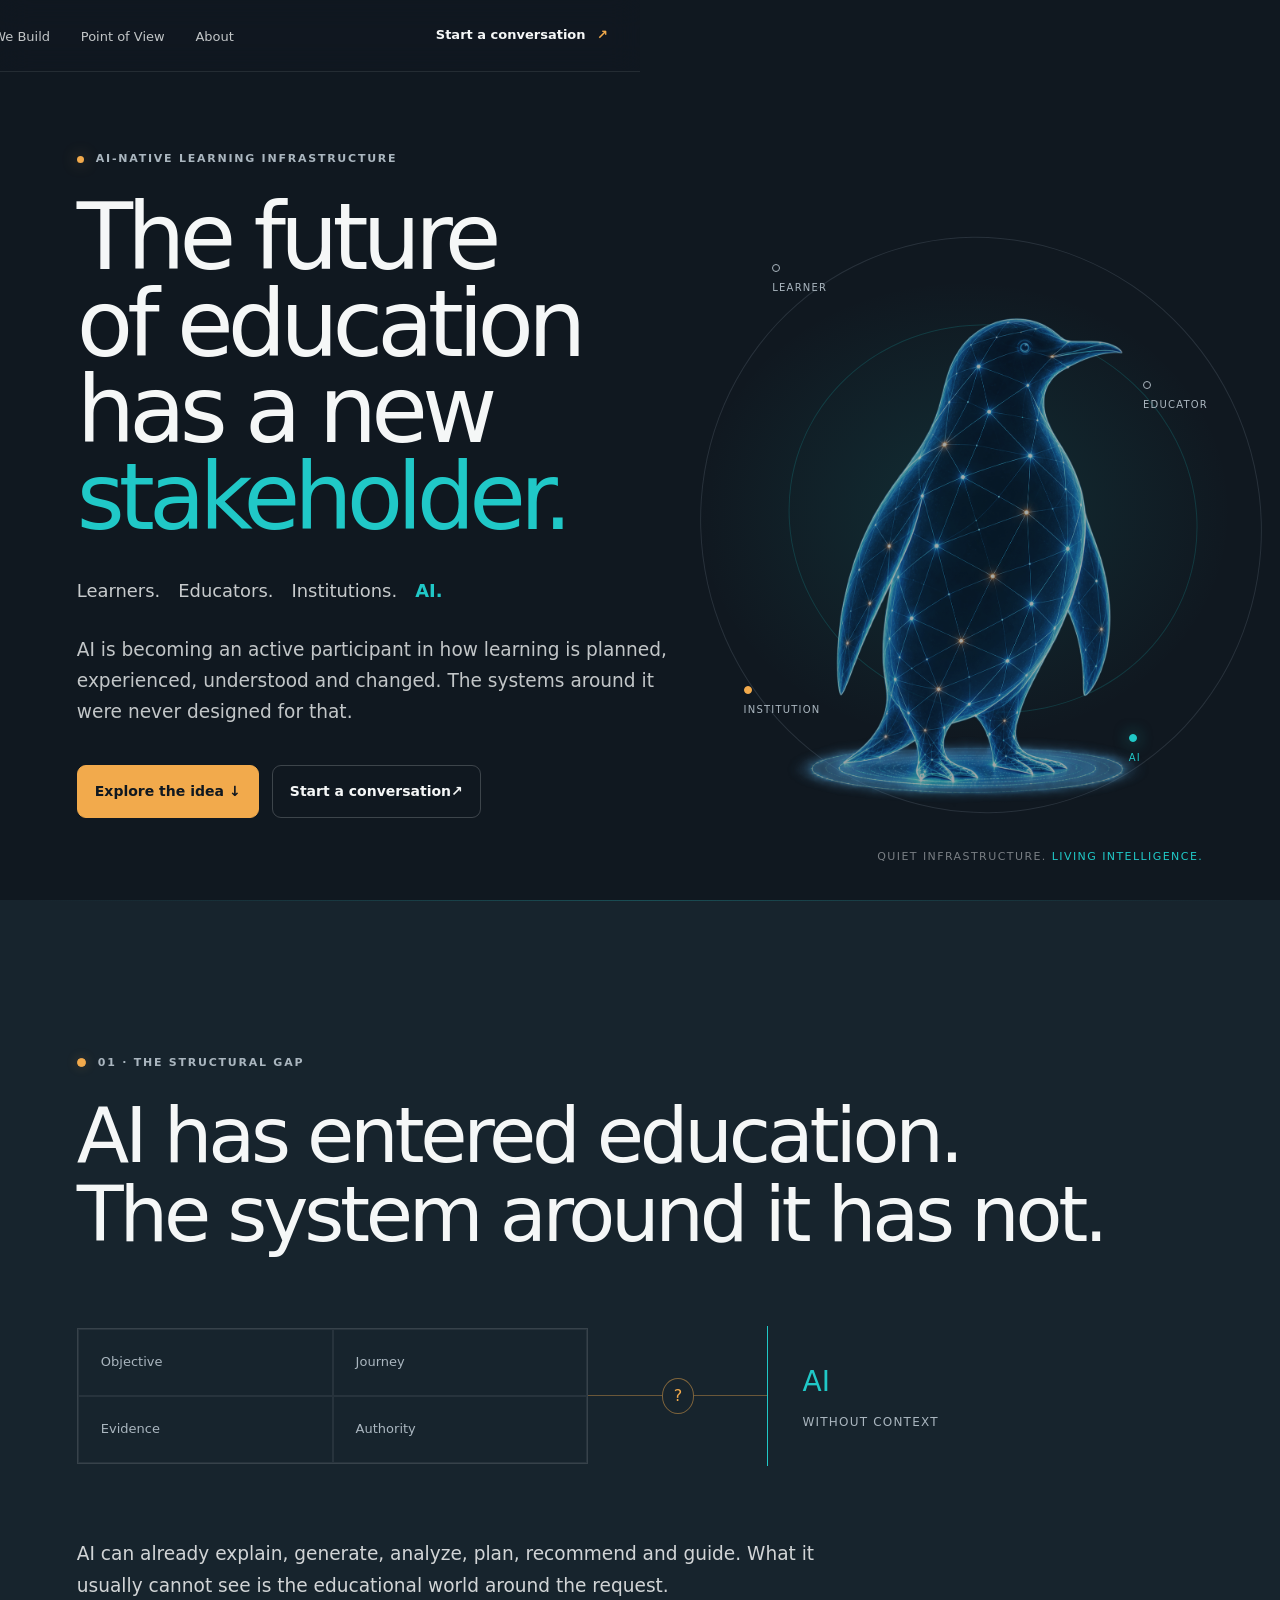
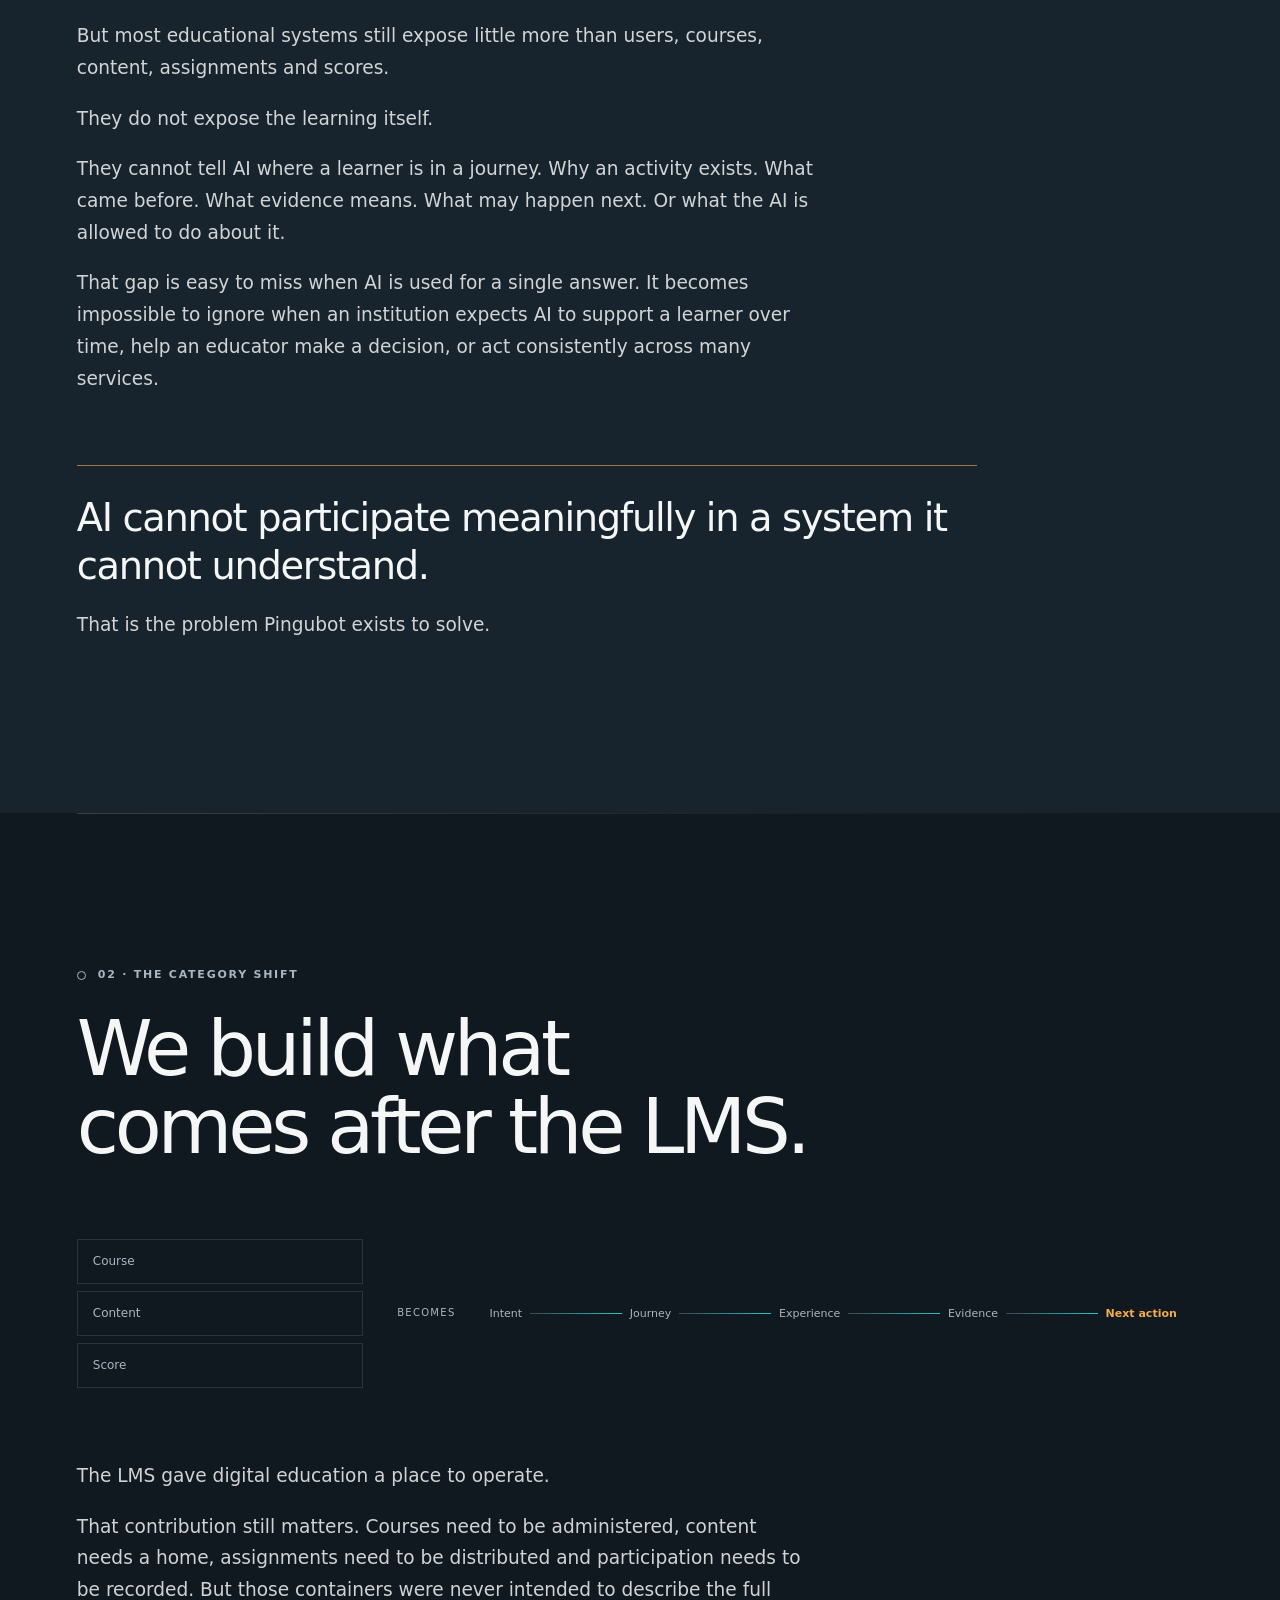
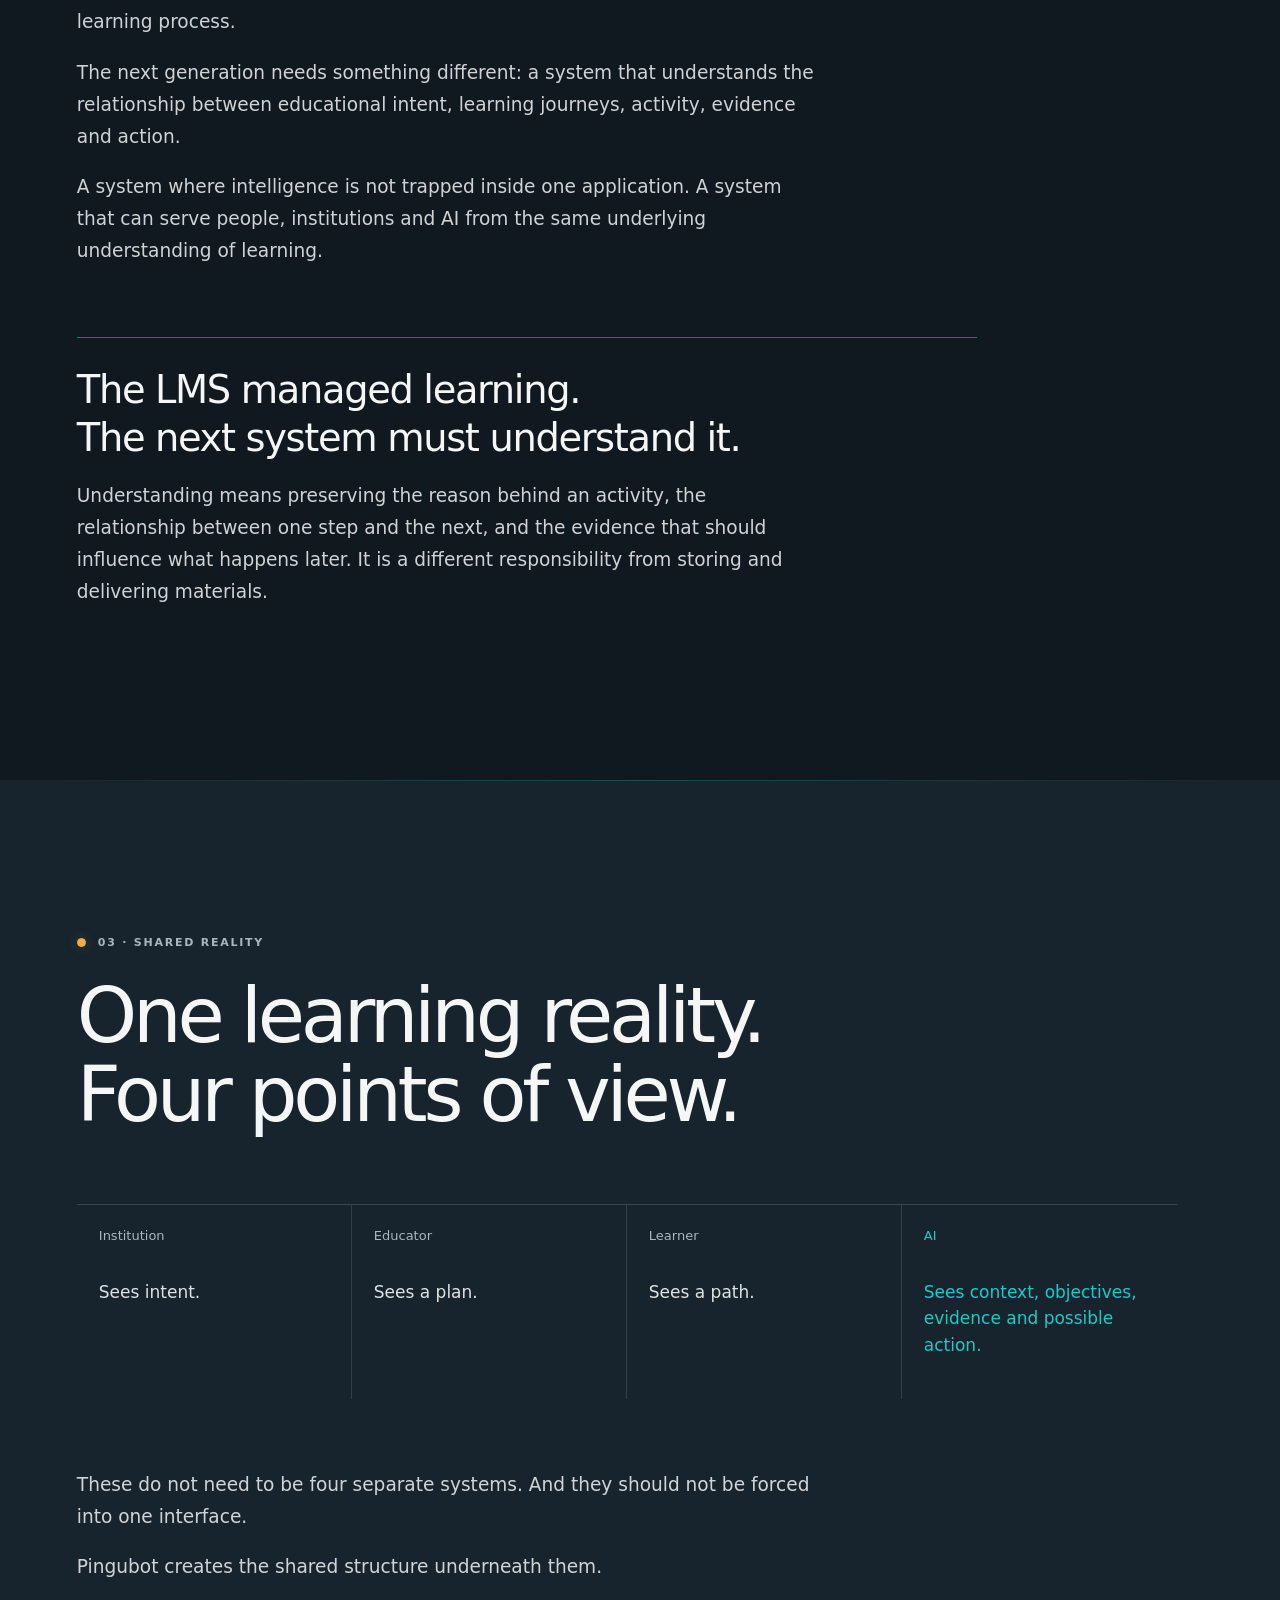
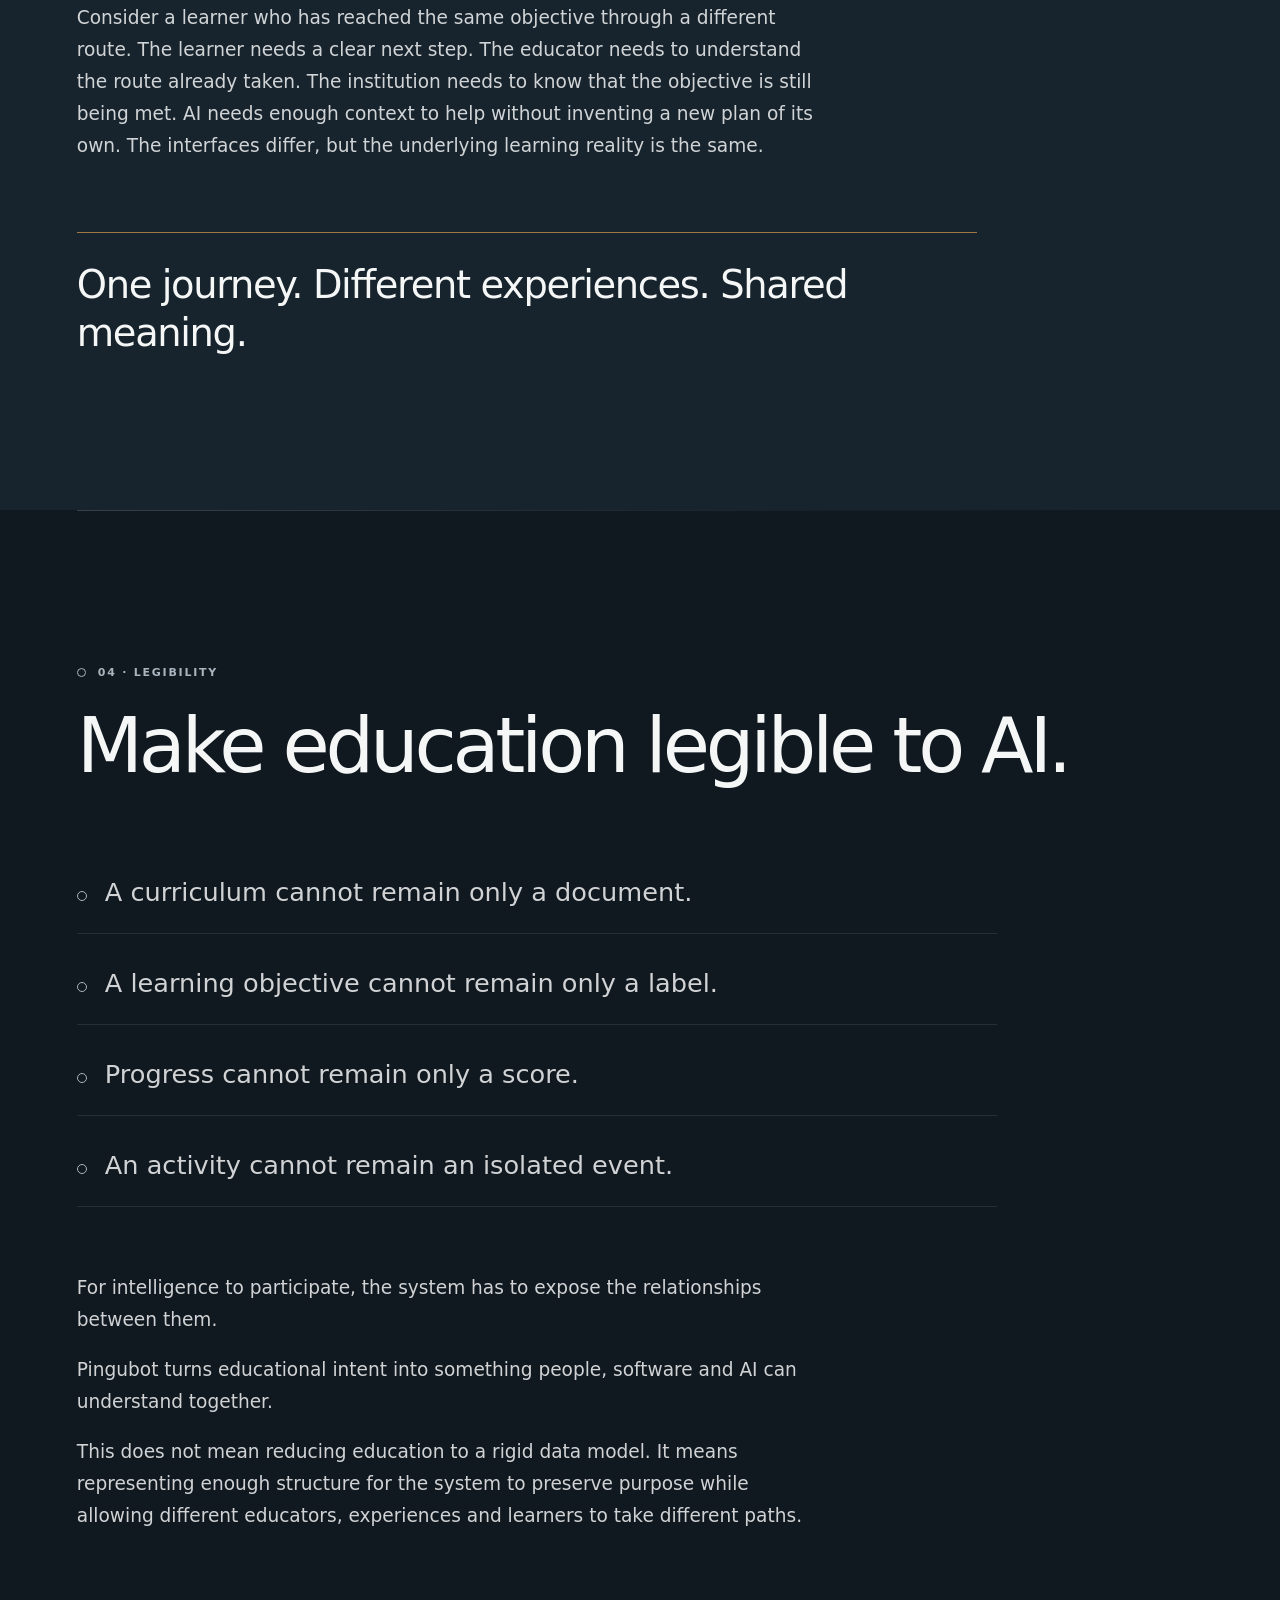
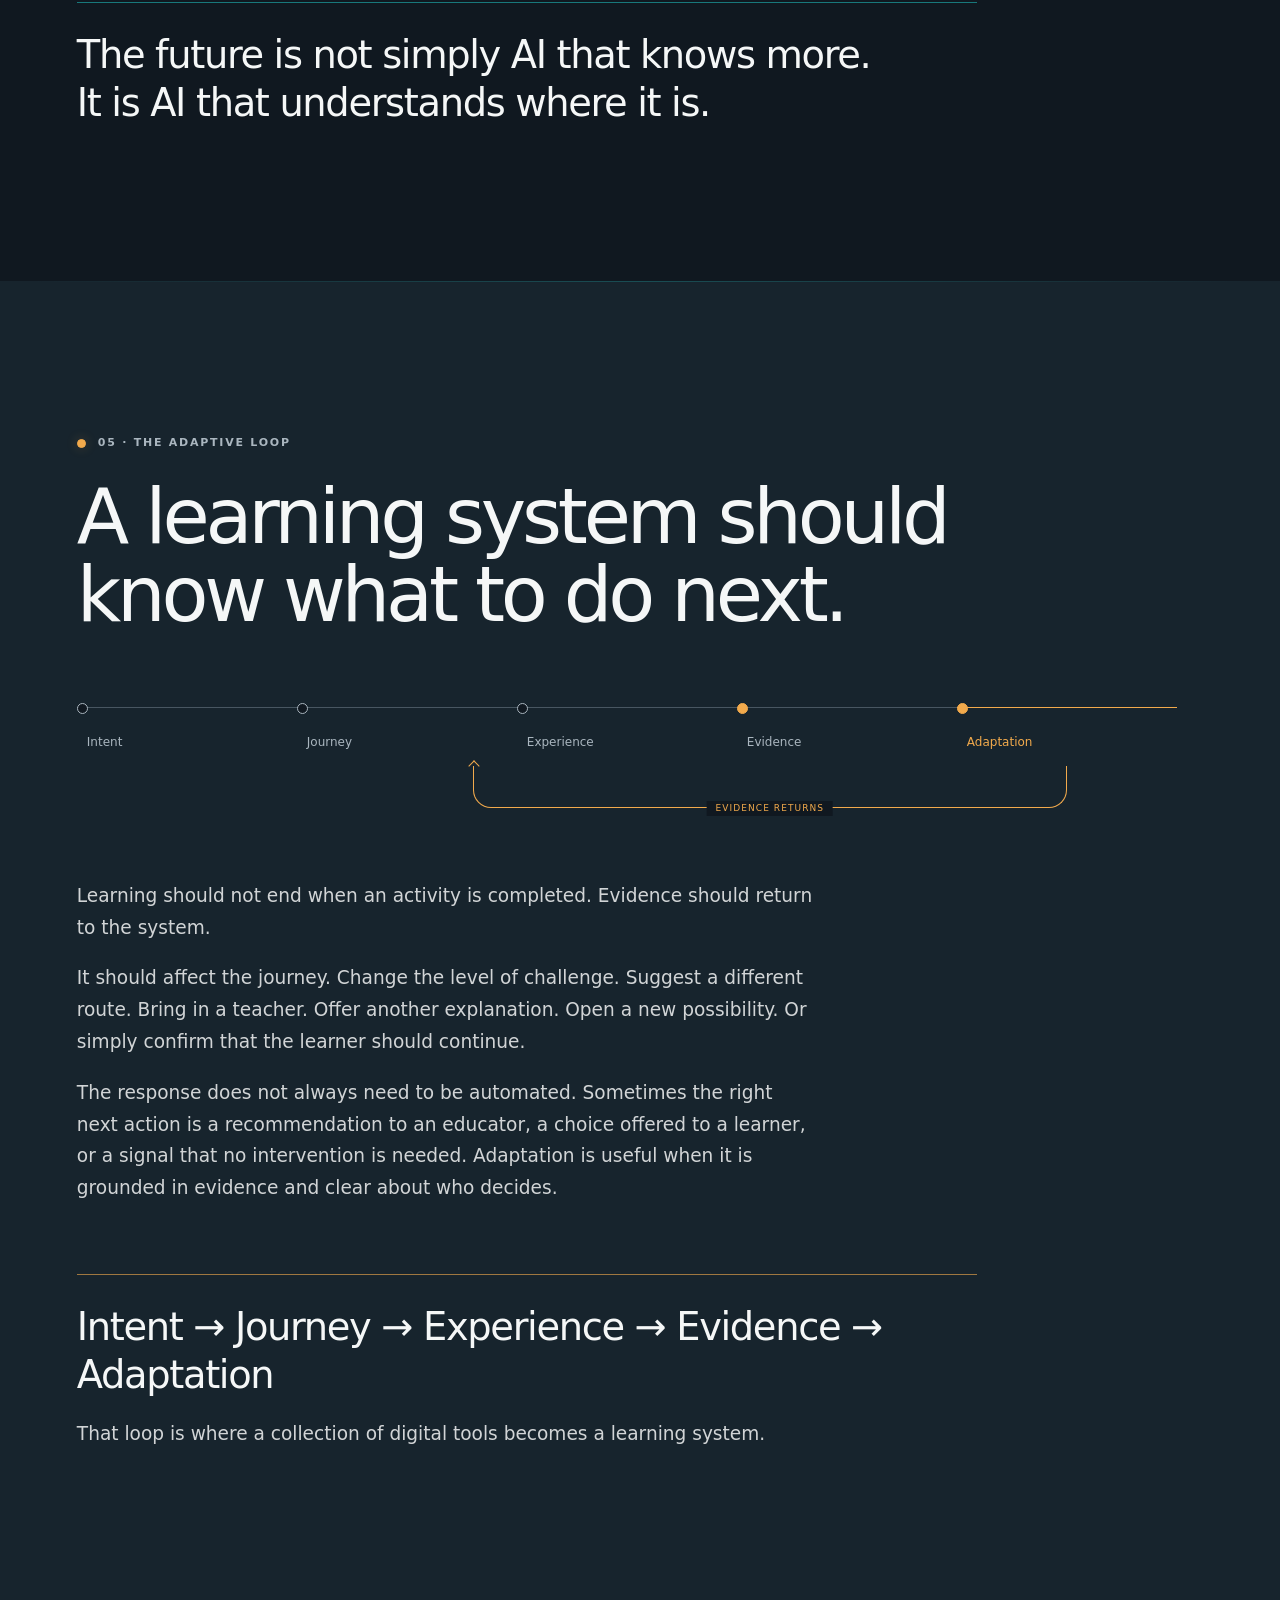
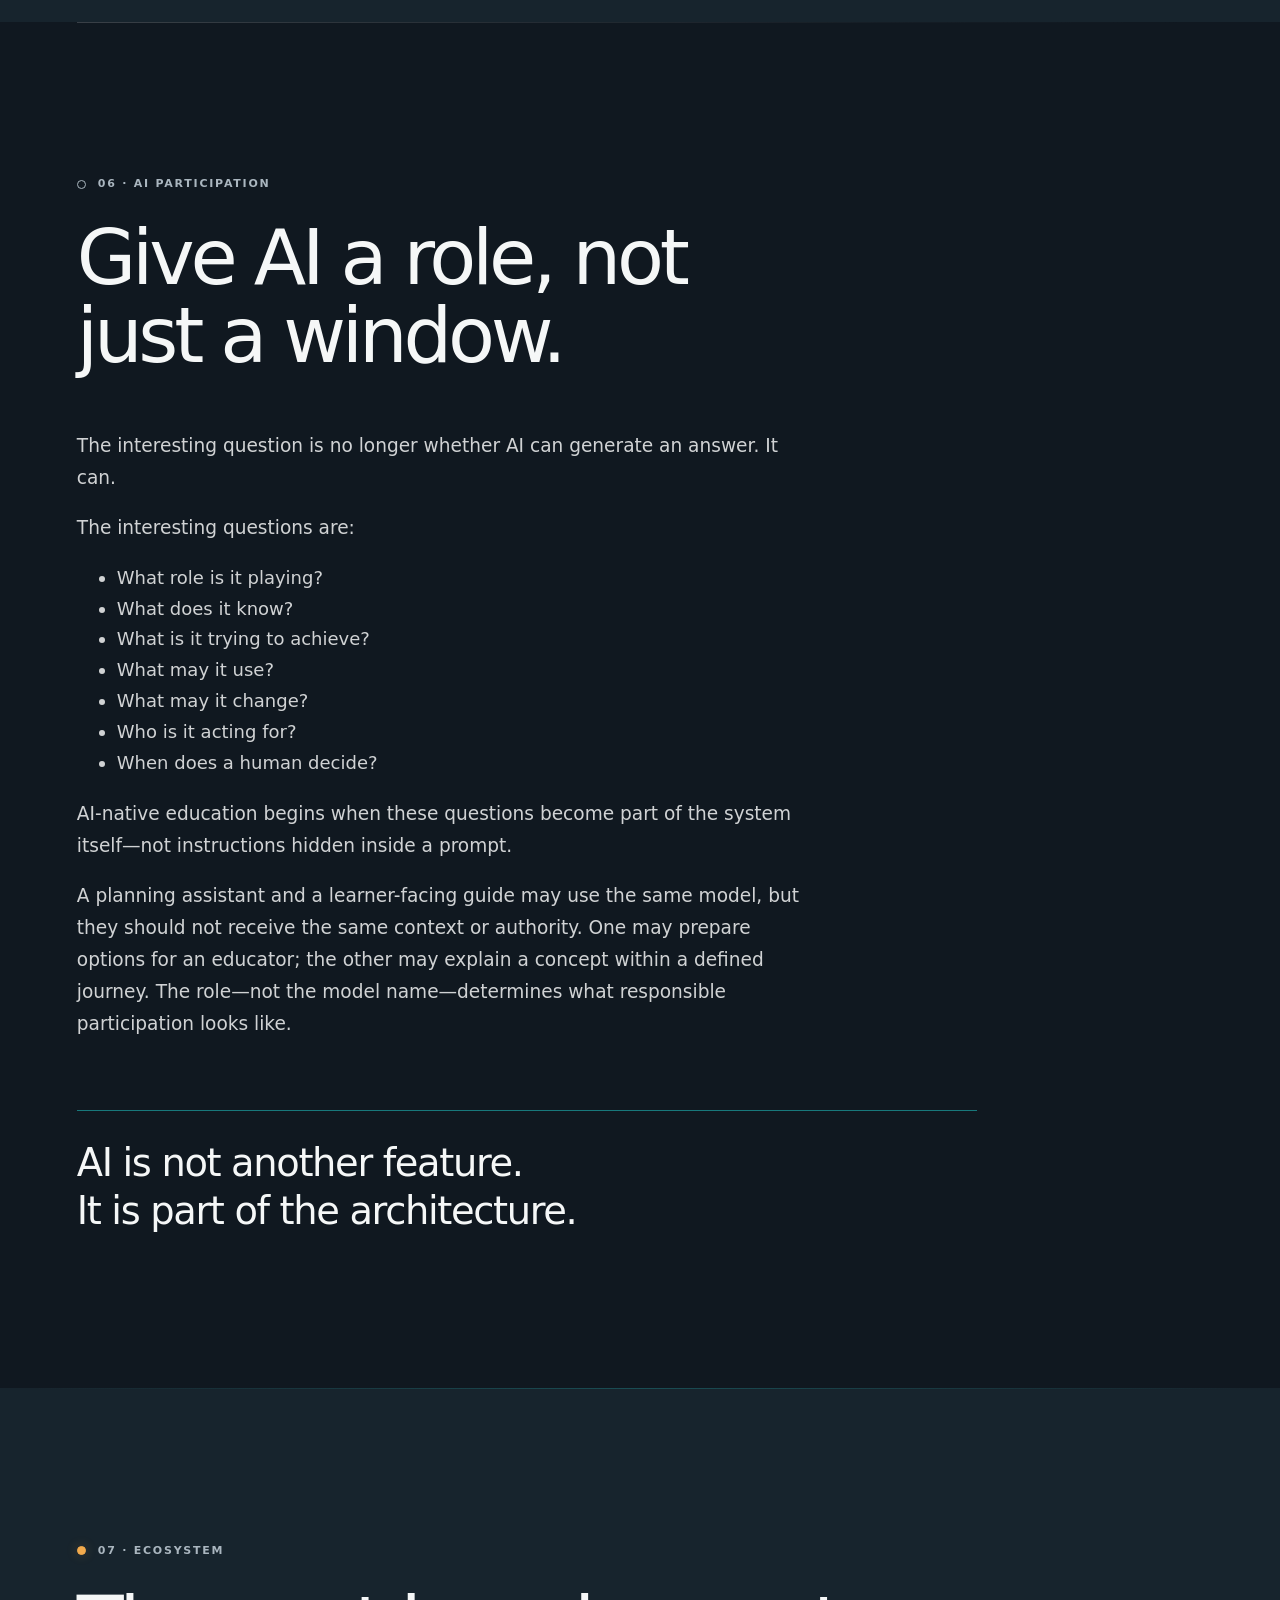
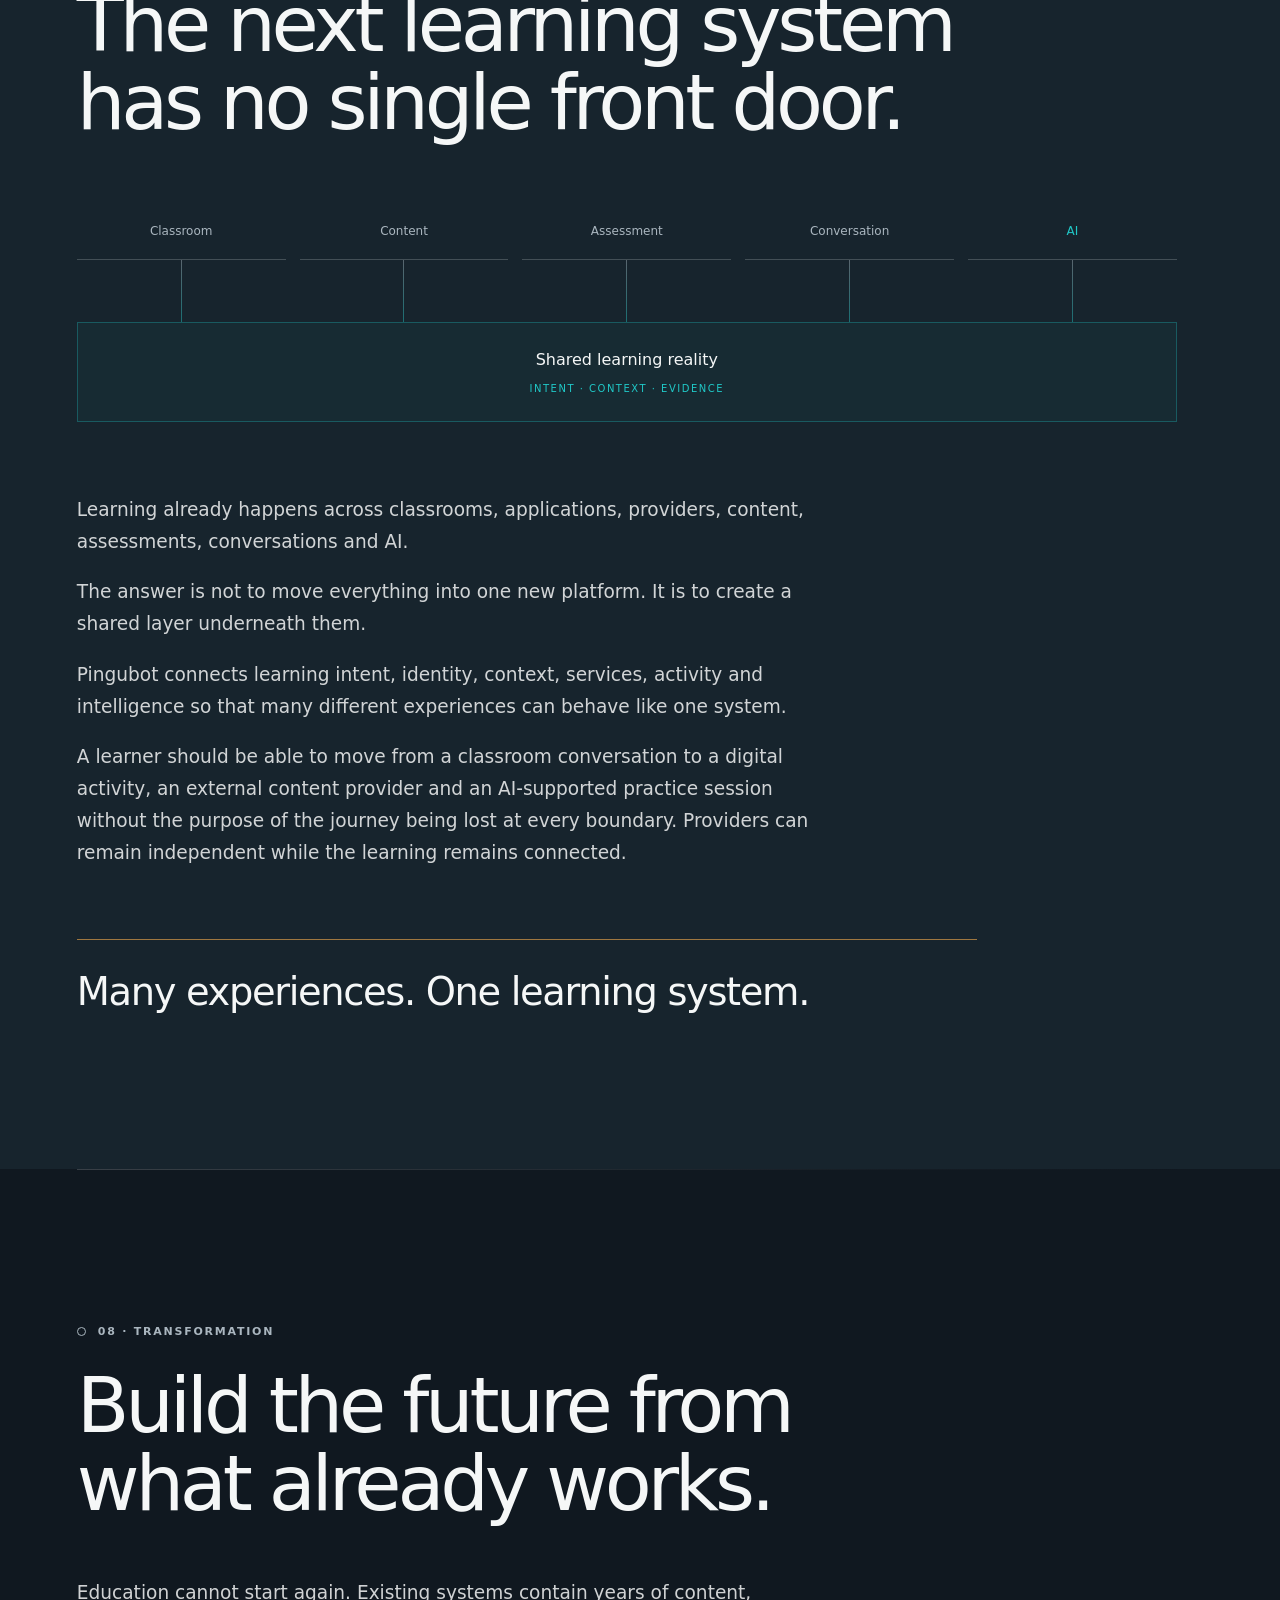
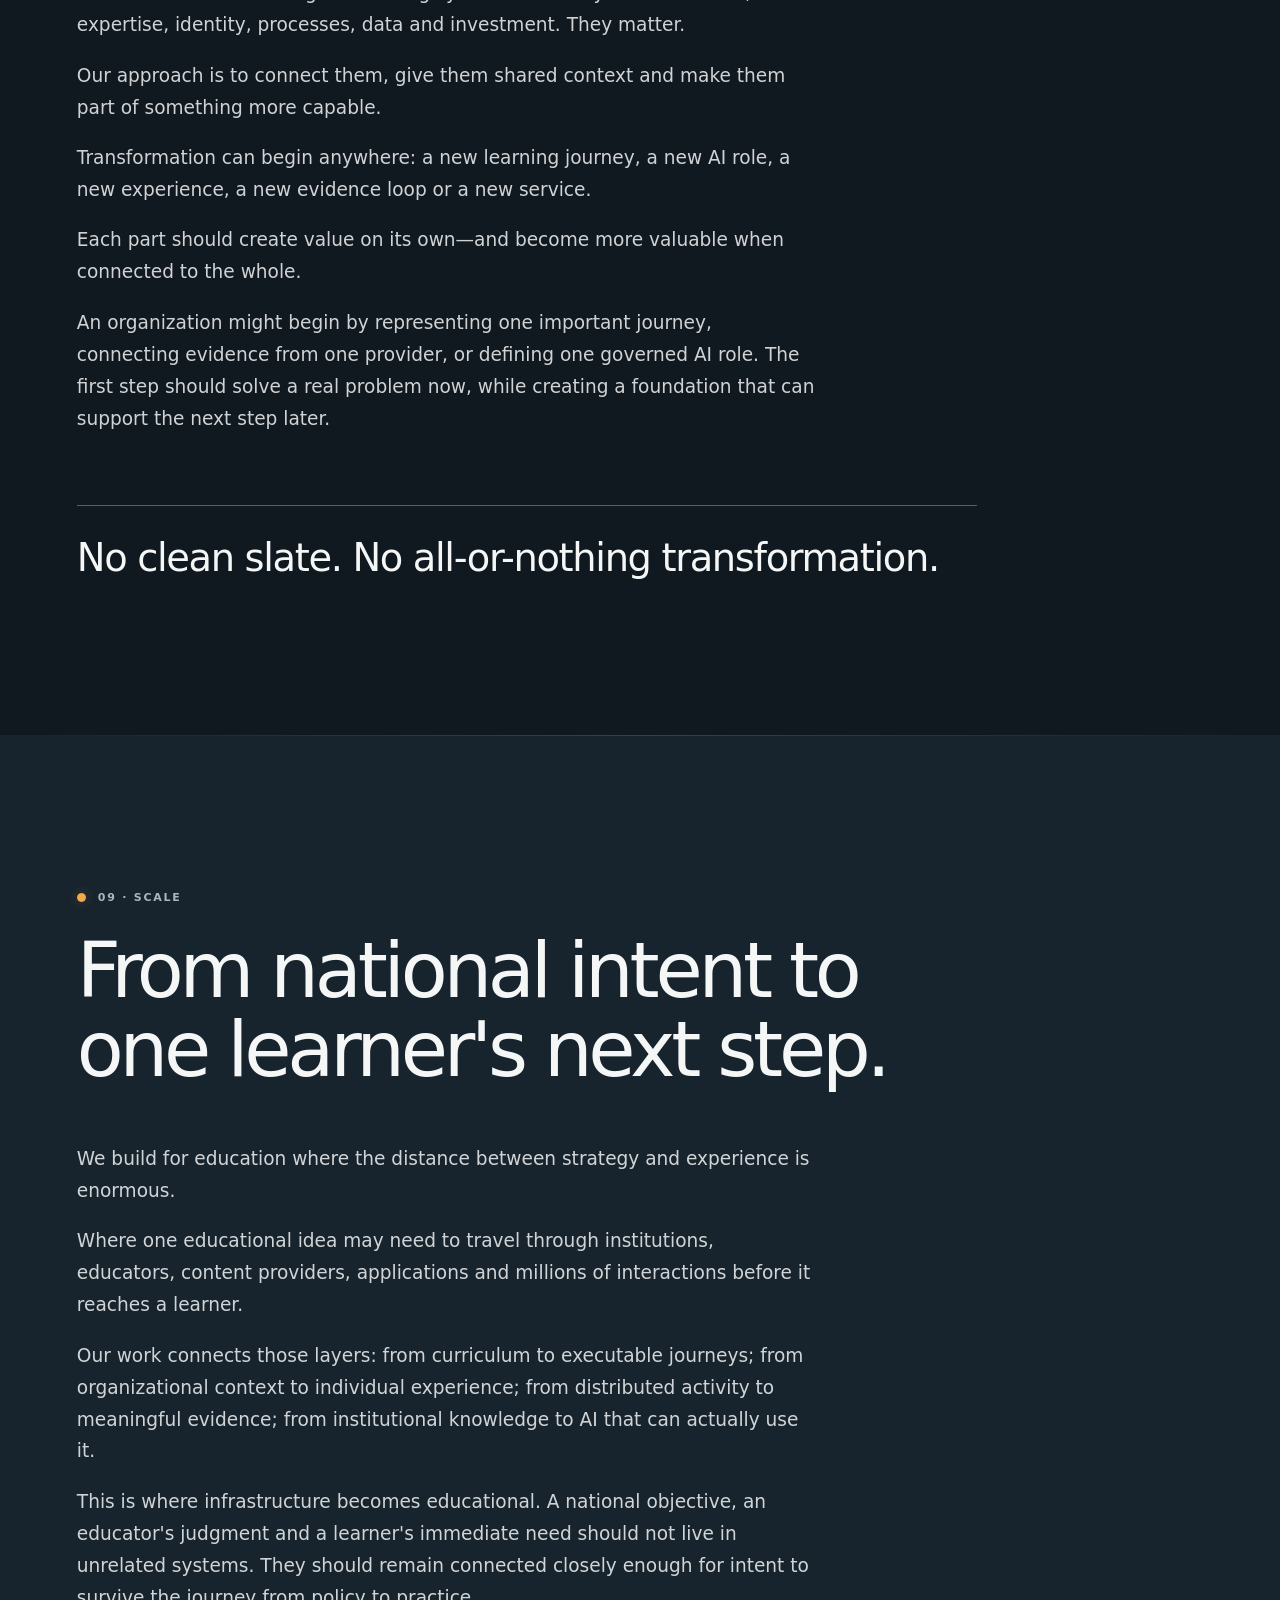
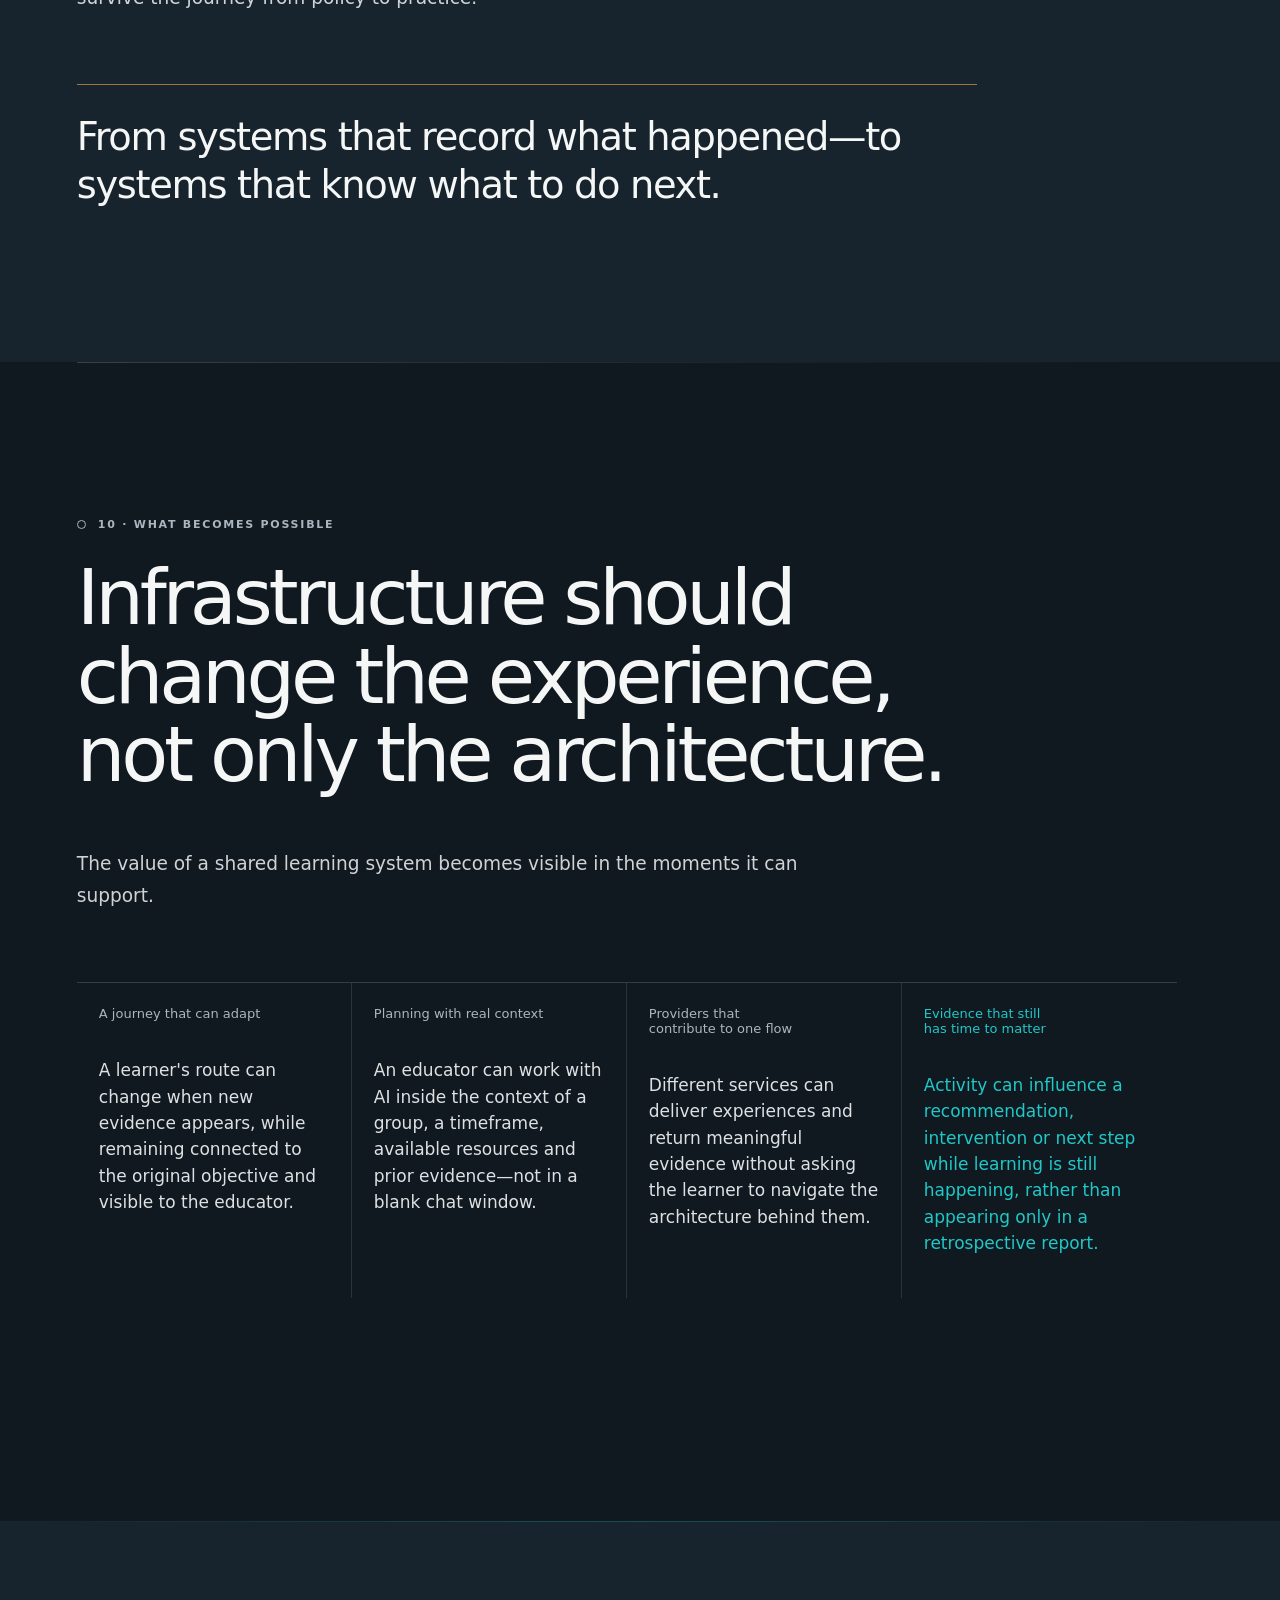
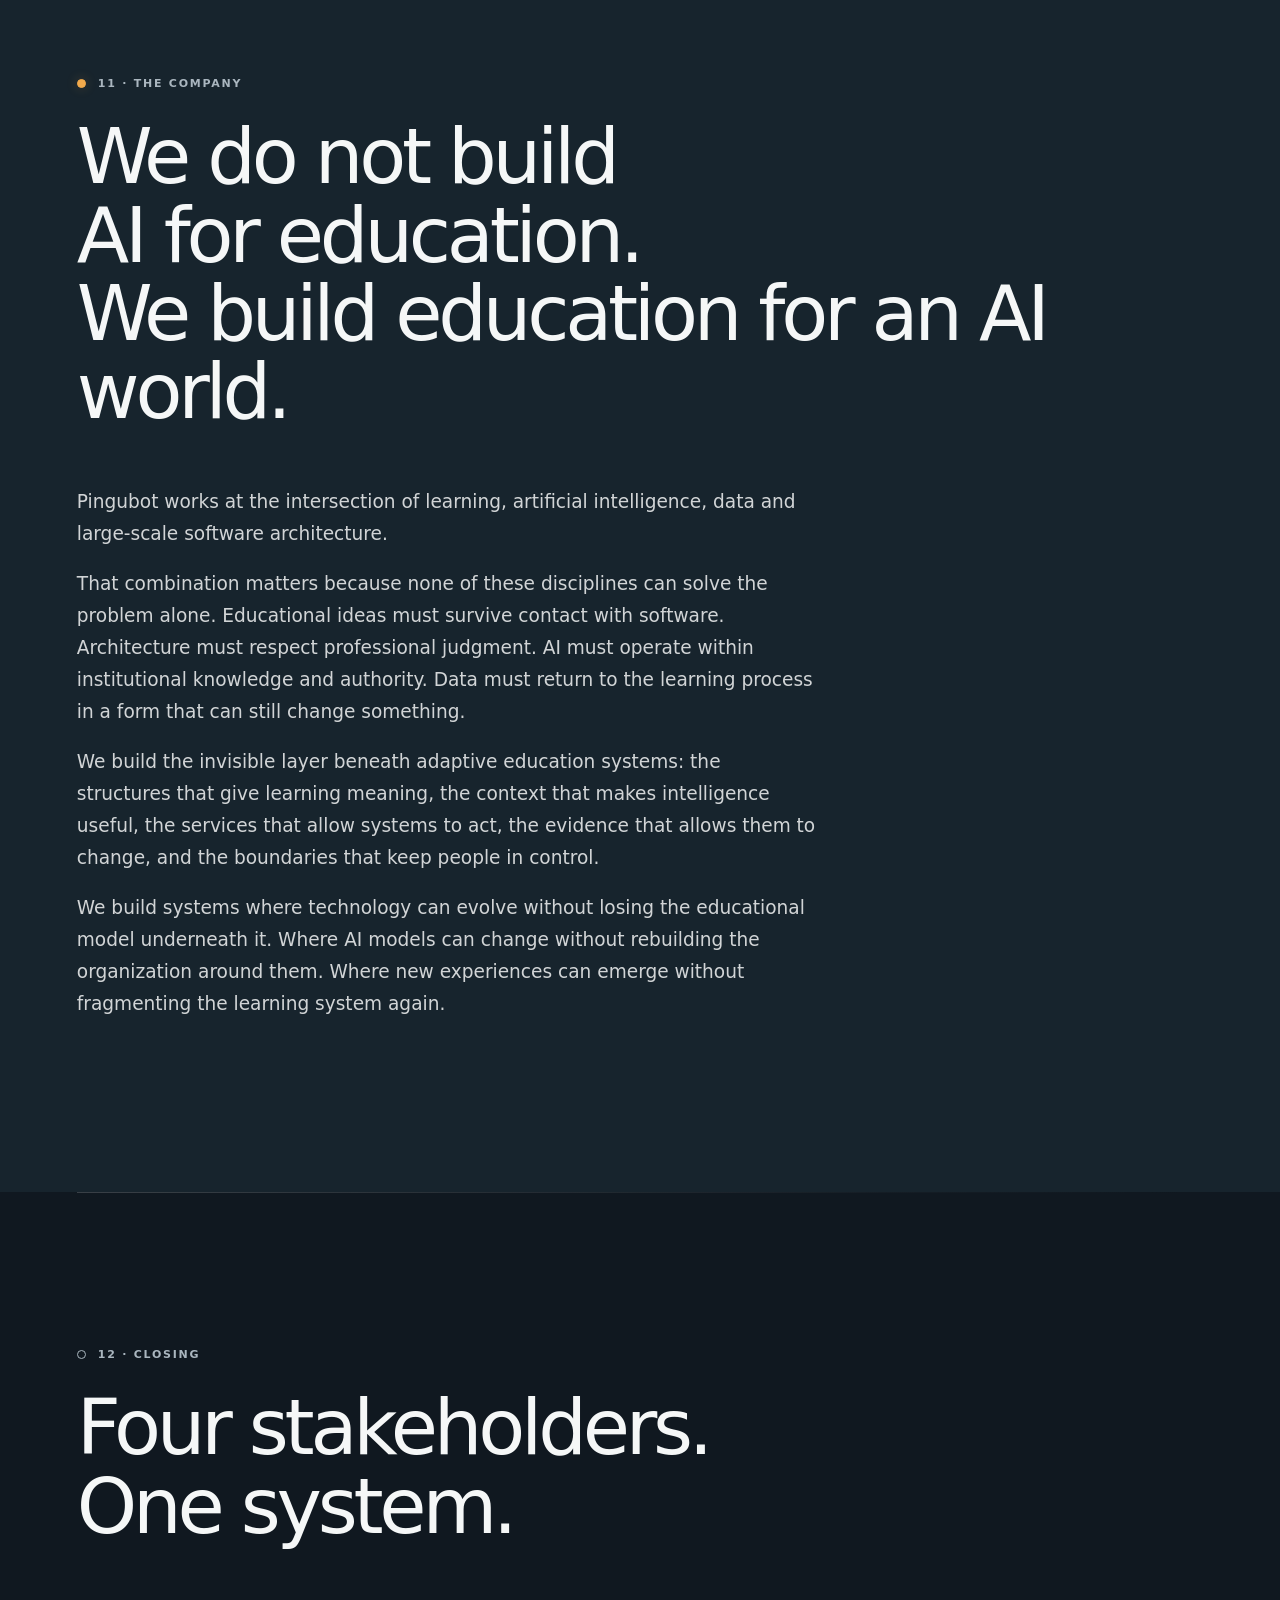
==== commit 97320cd4: "fixes" ====
--- a/index.html
+++ b/index.html
@@ -3,9 +3,34 @@
   <head>
     <meta charset="utf-8" />
     <meta name="viewport" content="width=device-width, initial-scale=1" />
-    <title>PinguBOT — AI-native learning infrastructure</title>
+    <title>PinguBOT — AI-Native Learning Infrastructure</title>
     <meta name="description" content="PinguBOT builds the infrastructure for education where learners, educators, institutions and AI operate inside one shared learning system." />
-    <link rel="stylesheet" href="styles.css" />
+    <meta name="robots" content="index, follow, max-image-preview:large" />
+    <meta name="theme-color" content="#10131a" />
+    <link rel="icon" href="/assets/penguin-ai.png" type="image/png" />
+    <link rel="apple-touch-icon" href="/assets/penguin-ai.png" />
+    <link rel="canonical" href="https://pingubot.com/" />
+    <meta property="og:site_name" content="PinguBOT" />
+    <meta property="og:type" content="website" />
+    <meta property="og:locale" content="en_US" />
+    <meta property="og:url" content="https://pingubot.com/" />
+    <meta property="og:title" content="PinguBOT — AI-Native Learning Infrastructure" />
+    <meta property="og:description" content="PinguBOT builds the infrastructure for education where learners, educators, institutions and AI operate inside one shared learning system." />
+    <meta property="og:image" content="https://pingubot.com/assets/penguin-ai.png" />
+    <meta property="og:image:secure_url" content="https://pingubot.com/assets/penguin-ai.png" />
+    <meta property="og:image:type" content="image/png" />
+    <meta property="og:image:width" content="1254" />
+    <meta property="og:image:height" content="1254" />
+    <meta property="og:image:alt" content="A network-shaped penguin representing AI as the fourth stakeholder in education" />
+    <meta name="twitter:card" content="summary_large_image" />
+    <meta name="twitter:title" content="PinguBOT — AI-Native Learning Infrastructure" />
+    <meta name="twitter:description" content="Infrastructure for education where learners, educators, institutions and AI operate inside one shared learning system." />
+    <meta name="twitter:image" content="https://pingubot.com/assets/penguin-ai.png" />
+    <meta name="twitter:image:alt" content="A network-shaped penguin representing AI as the fourth stakeholder in education" />
+    <link rel="stylesheet" href="styles.css?v=20260830-3" />
+    <script type="application/ld+json">
+      {"@context":"https://schema.org","@graph":[{"@type":"Organization","@id":"https://pingubot.com/#organization","name":"PinguBOT","url":"https://pingubot.com/","email":"info@pingubot.com","logo":{"@type":"ImageObject","url":"https://pingubot.com/assets/penguin-ai.png","width":1254,"height":1254}},{"@type":"WebSite","@id":"https://pingubot.com/#website","url":"https://pingubot.com/","name":"PinguBOT","description":"AI-native learning infrastructure","publisher":{"@id":"https://pingubot.com/#organization"},"inLanguage":"en"},{"@type":"WebPage","@id":"https://pingubot.com/#webpage","url":"https://pingubot.com/","name":"PinguBOT — AI-Native Learning Infrastructure","description":"PinguBOT builds the infrastructure for education where learners, educators, institutions and AI operate inside one shared learning system.","isPartOf":{"@id":"https://pingubot.com/#website"},"about":{"@id":"https://pingubot.com/#organization"},"inLanguage":"en"}]}
+    </script>
   </head>
   <body class="home-page">
     <header class="site-header global-header">
--- a/styles.css
+++ b/styles.css
@@ -1,6 +1,6 @@
 :root {
   color: #17202a;
-  background: #f7f7f4;
+  background: #101820;
   font-family: Arial, Helvetica, sans-serif;
   font-synthesis: none;
   line-height: 1.6;
@@ -400,7 +400,7 @@
   .footer-callout h2 { padding-right: 170px; }
 }
 
-@media (max-width: 820px) {
+@media (max-width: 980px) {
   .home-page .global-header {
     top: 10px;
     grid-template-columns: 1fr auto;
@@ -864,9 +864,9 @@
 @media (max-width: 980px) {
   .home-page .site-header { width: min(calc(100% - 40px), 1400px); }
   .home-page .site-nav { display: none; }
-  .home-page .hero { grid-template-columns: 1fr; padding-top: 150px; }
+  .home-page .hero { grid-template-columns: 1fr; width: 100%; max-width: 100%; padding-top: 150px; }
   .home-page .hero-copy { max-width: 850px; }
-  .home-page .hero-system { min-height: 520px; margin-top: -60px; opacity: .8; }
+  .home-page .hero-system { width: 100%; max-width: 100%; min-height: 520px; margin-top: -60px; opacity: .8; }
   .home-page .penguin-field { right: 2%; width: min(70vw, 560px); }
   .home-page .review-grid { grid-template-columns: repeat(2,1fr); }
   .home-page .review-grid > div:nth-child(2) { border-right: 0; }
@@ -879,7 +879,7 @@
   .home-page .nav-cta::before { content: "Contact"; font-size: 12px; }
   .home-page section { padding: 92px 22px; }
   .home-page section:not(.hero)::before { left: 22px; width: calc(100% - 44px); }
-  .home-page .hero { min-height: 100svh; padding-top: 125px; }
+  .home-page .hero { min-height: 100svh; padding-top: 125px; overflow-x: hidden; }
   .home-page .hero h1 { font-size: clamp(54px,17vw,78px); }
   .home-page .hero-summary { max-width: 92%; }
   .home-page .hero-system { min-height: 410px; margin-top: -20px; }
@@ -926,11 +926,70 @@
 }
 
 .inner-page .page-intro {
-  padding-top: clamp(150px, 14vw, 210px);
+  display: grid;
+  grid-template-columns: minmax(0, 1.08fr) minmax(360px, .72fr);
+  column-gap: clamp(50px, 7vw, 110px);
+  align-items: start;
+  padding-top: clamp(118px, 8vw, 145px);
+  padding-bottom: clamp(90px, 8vw, 125px);
+}
+
+.inner-page .page-intro .intro-heading { grid-column: 1; }
+.inner-page .page-intro .intro-copy { grid-column: 2; padding-top: 34px; }
+.inner-page .page-intro .intro-heading h1 { margin-bottom: 0; }
+.inner-page .page-intro .intro-copy > :first-child { margin-top: 0; }
+.inner-page .page-intro .layer-system,
+.inner-page .page-intro .pov-relations,
+.inner-page .page-intro .discipline-field,
+.inner-page .page-intro .conversation-signal { grid-column: 1 / -1; }
+
+/* Editorial intro: statement first, supporting argument beneath it. */
+.build-page .build-hero,
+.pov-page .pov-hero,
+.about-page .about-hero {
+  grid-template-columns: 1fr;
+}
+
+.build-page .build-hero .intro-heading,
+.pov-page .pov-hero .intro-heading,
+.about-page .about-hero .intro-heading {
+  grid-column: 1;
+  max-width: 1120px;
+}
+
+.build-page .build-hero .intro-copy,
+.pov-page .pov-hero .intro-copy,
+.about-page .about-hero .intro-copy {
+  display: grid;
+  grid-template-columns: minmax(280px, .72fr) minmax(0, 1.28fr);
+  grid-column: 1;
+  gap: clamp(44px, 7vw, 110px);
+  align-items: start;
+  max-width: 1120px;
+  margin-top: clamp(44px, 5vw, 68px);
+  padding-top: 0;
+}
+
+.build-page .build-hero .intro-copy .lead,
+.pov-page .pov-hero .intro-copy .lead,
+.about-page .about-hero .intro-copy .lead { margin: 0; }
+
+.inner-page .page-intro .intro-detail > p:not(.statement) {
+  margin-top: 0;
+  color: rgba(245,247,247,.8);
+  font-size: clamp(16px, 1.25vw, 19px);
+  line-height: 1.7;
+}
+
+.inner-page .page-intro .intro-detail > p:not(:last-child) { margin-bottom: 24px; }
+.build-page .intro-detail .statement,
+.pov-page .intro-detail .statement {
+  margin-top: 38px;
+  font-size: clamp(24px, 2.2vw, 34px);
 }
 
 .inner-page .page-intro .eyebrow {
-  margin: 0 0 30px;
+  margin: 0 0 22px;
   color: var(--ai-cyan);
   font-size: 11px;
   font-weight: 600;
@@ -939,13 +998,13 @@
 }
 
 .inner-page .page-intro h1 {
-  max-width: 1130px;
-  margin: 0 0 46px;
+  max-width: 1180px;
+  margin: 0 0 clamp(30px, 3vw, 40px);
   color: var(--arctic);
-  font-size: clamp(58px, 7.2vw, 106px);
+  font-size: clamp(54px, 5.4vw, 84px);
   font-weight: 500;
-  line-height: .98;
-  letter-spacing: -.062em;
+  line-height: 1.01;
+  letter-spacing: -.055em;
 }
 
 .inner-page .page-intro .lead {
@@ -956,21 +1015,30 @@
 
 .stakeholder-page .stakeholder-hero {
   display: grid;
-  grid-template-columns: minmax(0, 1.2fr) minmax(350px, .8fr);
-  column-gap: clamp(50px, 8vw, 130px);
-  min-height: 100svh;
-}
-
-.stakeholder-page .stakeholder-hero > * { grid-column: 1; }
+  grid-template-columns: minmax(0, 1.28fr) minmax(330px, .72fr);
+  column-gap: clamp(44px, 6vw, 96px);
+  min-height: auto;
+}
+
+.stakeholder-page .stakeholder-hero > .intro-heading {
+  grid-column: 1;
+  grid-row: 1;
+}
+.stakeholder-page .stakeholder-hero > .intro-copy {
+  grid-column: 1;
+  grid-row: 2;
+}
+.stakeholder-page .stakeholder-hero .intro-copy { padding-top: 0; }
+.stakeholder-page .stakeholder-hero .intro-heading h1 { margin-bottom: clamp(30px, 3vw, 40px); }
 .stakeholder-page .stakeholder-hero .stakeholder-map {
   grid-column: 2;
-  grid-row: 1 / span 8;
+  grid-row: 1 / span 2;
   align-self: center;
 }
 
 .stakeholder-map {
   position: relative;
-  min-height: 650px;
+  min-height: clamp(520px, 43vw, 620px);
   overflow: hidden;
   border-left: 1px solid rgba(245,247,247,.12);
 }
@@ -1118,15 +1186,28 @@
 }
 
 @media (max-width: 980px) {
+  .inner-page .page-intro { grid-template-columns: 1fr; }
+  .inner-page .page-intro .intro-heading,
+  .inner-page .page-intro .intro-copy { grid-column: 1; }
+  .inner-page .page-intro .intro-copy { padding-top: 0; }
+  .inner-page .page-intro .intro-heading h1 { margin-bottom: 30px; }
+  .build-page .build-hero .intro-copy,
+  .pov-page .pov-hero .intro-copy,
+  .about-page .about-hero .intro-copy {
+    grid-template-columns: 1fr;
+    gap: 28px;
+    margin-top: 0;
+  }
   .stakeholder-page .stakeholder-hero { grid-template-columns: 1fr; }
-  .stakeholder-page .stakeholder-hero .stakeholder-map { grid-column: 1; grid-row: auto; min-height: 500px; margin-top: 50px; }
+  .stakeholder-page .stakeholder-hero .stakeholder-map { grid-column: 1; grid-row: auto; min-height: 460px; margin-top: 42px; }
   .stakeholder-map img { right: 2%; width: min(72%,520px); }
 }
 
 @media (max-width: 680px) {
-  .inner-page .page-intro { padding-top: 125px; }
-  .inner-page .page-intro h1 { font-size: clamp(52px,15.5vw,74px); }
-  .stakeholder-page .stakeholder-hero .stakeholder-map { min-height: 420px; }
+  .inner-page .page-intro { padding-top: 102px; padding-bottom: 78px; }
+  .inner-page .page-intro .eyebrow { margin-bottom: 18px; }
+  .inner-page .page-intro h1 { font-size: clamp(44px,12.8vw,62px); line-height: 1.02; letter-spacing: -.05em; }
+  .stakeholder-page .stakeholder-hero .stakeholder-map { min-height: 380px; margin-top: 34px; }
   .stakeholder-map img { right: -4%; bottom: 2%; width: min(78%,420px); }
   .context-window { grid-template-columns: 1fr; }
   .empty-window i { top: -5px; left: 50%; }
@@ -1146,8 +1227,11 @@
 .home-page .site-header.global-header {
   position: fixed;
   top: 0;
-  width: 100%;
+  right: 0;
+  left: 0;
+  width: auto;
   min-height: 72px;
+  margin: 0;
   padding: 0 max(32px, calc((100vw - 1400px) / 2 + 32px));
   border: 0;
   border-bottom: 1px solid rgba(245,247,247,.09);
@@ -1160,9 +1244,35 @@
 .home-page .global-header .desktop-nav a[aria-current="page"] { display: block; }
 .home-page .site-footer.designed-footer { width: 100%; max-width: none; padding: 0; border: 0; }
 
-@media (max-width: 820px) {
-  .home-page .site-header.global-header { top: 0; width: 100%; min-height: 64px; padding: 0 20px; }
+@media (max-width: 980px) {
+  .home-page .site-header.global-header {
+    top: 0;
+    grid-template-columns: minmax(0, 1fr) max-content;
+    align-items: center;
+    right: 0;
+    left: 0;
+    width: auto;
+    min-height: 64px;
+    padding: 0 20px;
+  }
   .home-page .global-header .desktop-nav { display: none; }
+  .home-page .global-header .wordmark { grid-column: 1; justify-self: start; }
+  .home-page .global-header .mobile-menu {
+    position: static;
+    display: block;
+    grid-column: 2;
+    grid-row: 1;
+    justify-self: end;
+    width: auto;
+    margin-left: auto;
+    visibility: visible;
+    opacity: 1;
+  }
+  .home-page .global-header .mobile-menu summary {
+    display: flex;
+    align-items: center;
+    justify-content: flex-end;
+  }
 }
 
 /* Warm signal balance: intent, decisions and human action */
@@ -1182,12 +1292,12 @@
 .home-page .mobile-menu nav a:last-child span { color: var(--warm-signal); }
 
 /* What We Build */
-.build-page .build-hero { min-height: 95svh; }
+.build-page .build-hero { min-height: auto; }
 .layer-system {
   display: grid;
   gap: 10px;
   max-width: 1120px;
-  margin: 85px 0 0;
+  margin: 58px 0 0;
   color: var(--slate);
 }
 .layer-experiences { display: grid; grid-template-columns: repeat(3,1fr); gap: 10px; }
@@ -1240,14 +1350,14 @@
 .build-page .review-grid > div:last-child p { color: inherit; }
 
 /* Point of View */
-.pov-page .pov-hero { min-height: 90svh; }
+.pov-page .pov-hero { min-height: auto; }
 .pov-page .pov-hero h1 { max-width: 1000px; }
 .pov-relations {
   display: grid;
   grid-template-columns: auto 1fr auto 1fr auto 1fr auto;
   align-items: center;
   max-width: 980px;
-  margin: 82px 0 0;
+  margin: 58px 0 0;
   color: var(--slate);
   font-size: 11px;
 }
@@ -1276,13 +1386,13 @@
 .pov-page main > section:not(.page-intro) h2 { position: relative; z-index: 1; max-width: 980px; }
 
 /* About */
-.about-page .about-hero { min-height: 95svh; }
+.about-page .about-hero { min-height: auto; }
 .discipline-field {
   position: relative;
   display: grid;
   grid-template-columns: repeat(5,1fr);
   max-width: 1100px;
-  margin: 84px 0 0;
+  margin: 58px 0 0;
   border-top: 1px solid rgba(32,200,199,.35);
 }
 .discipline-field span { position: relative; padding: 30px 13px; border-right: 1px solid rgba(245,247,247,.1); color: rgba(245,247,247,.82); font-size: 12px; text-align: center; }
@@ -1316,13 +1426,13 @@
 .about-page .approach-section li::before { position: absolute; top: 25px; left: 0; color: var(--warm-signal); content: "0" counter(principles); font-size: 10px; letter-spacing: .1em; }
 
 /* Contact */
-.contact-page .contact-hero { min-height: 88svh; }
+.contact-page .contact-hero { min-height: auto; }
 .contact-page .contact-hero h1 { max-width: 1020px; }
 .conversation-signal {
   display: flex;
   align-items: center;
   max-width: 800px;
-  margin: 72px 0 0;
+  margin: 54px 0 0;
   color: var(--slate);
   font-size: 11px;
 }
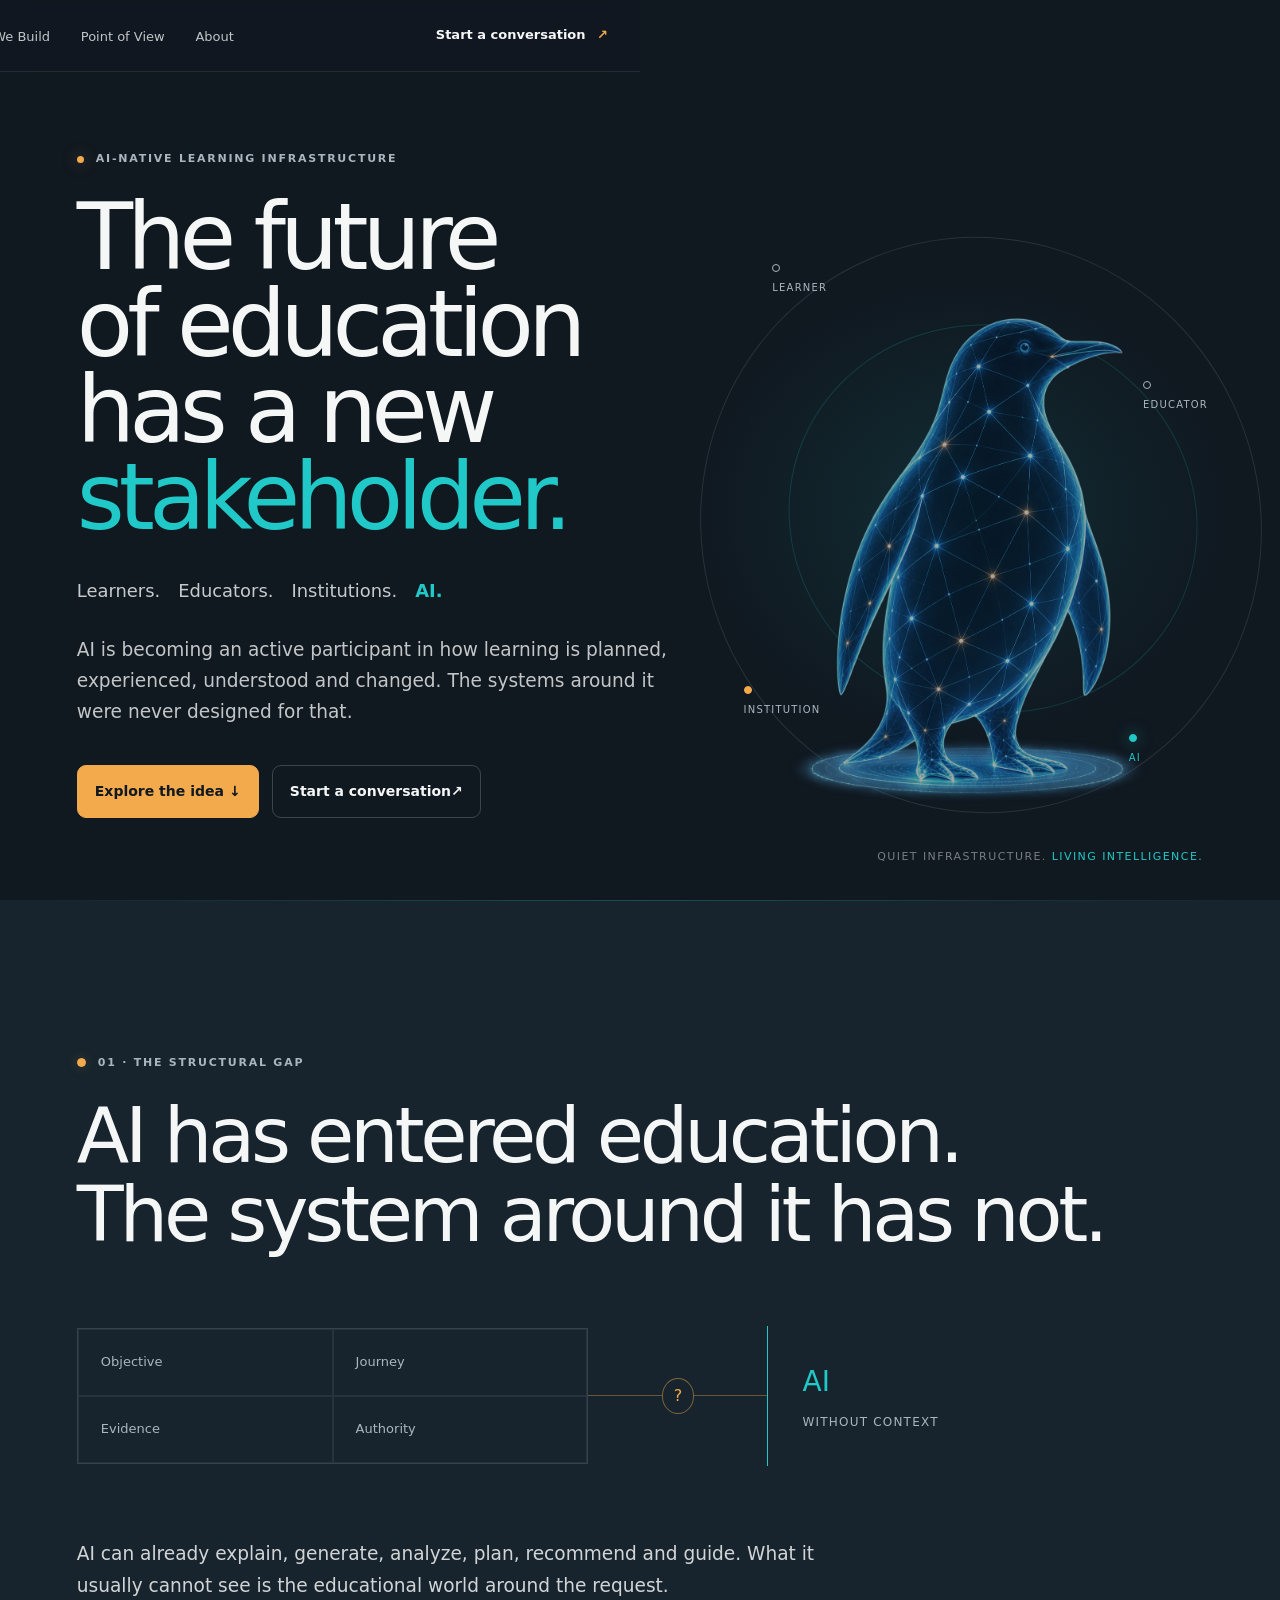
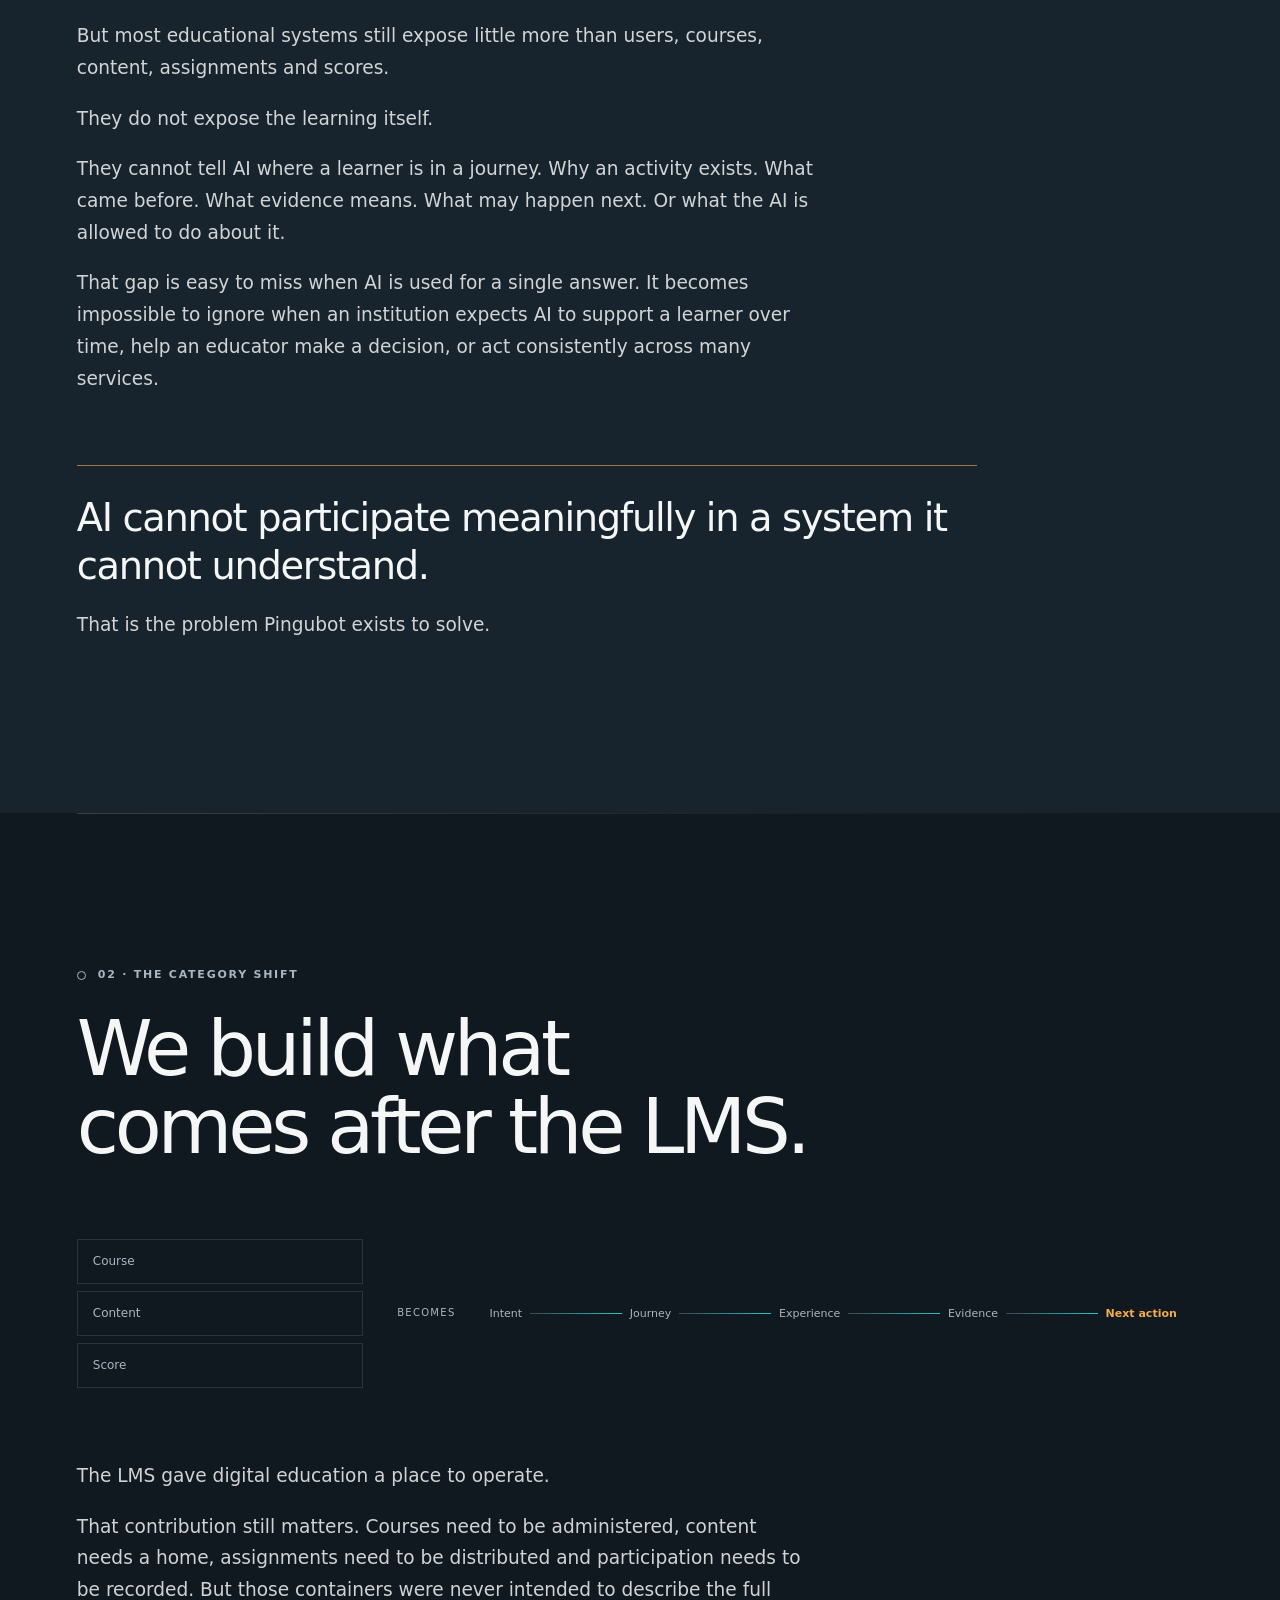
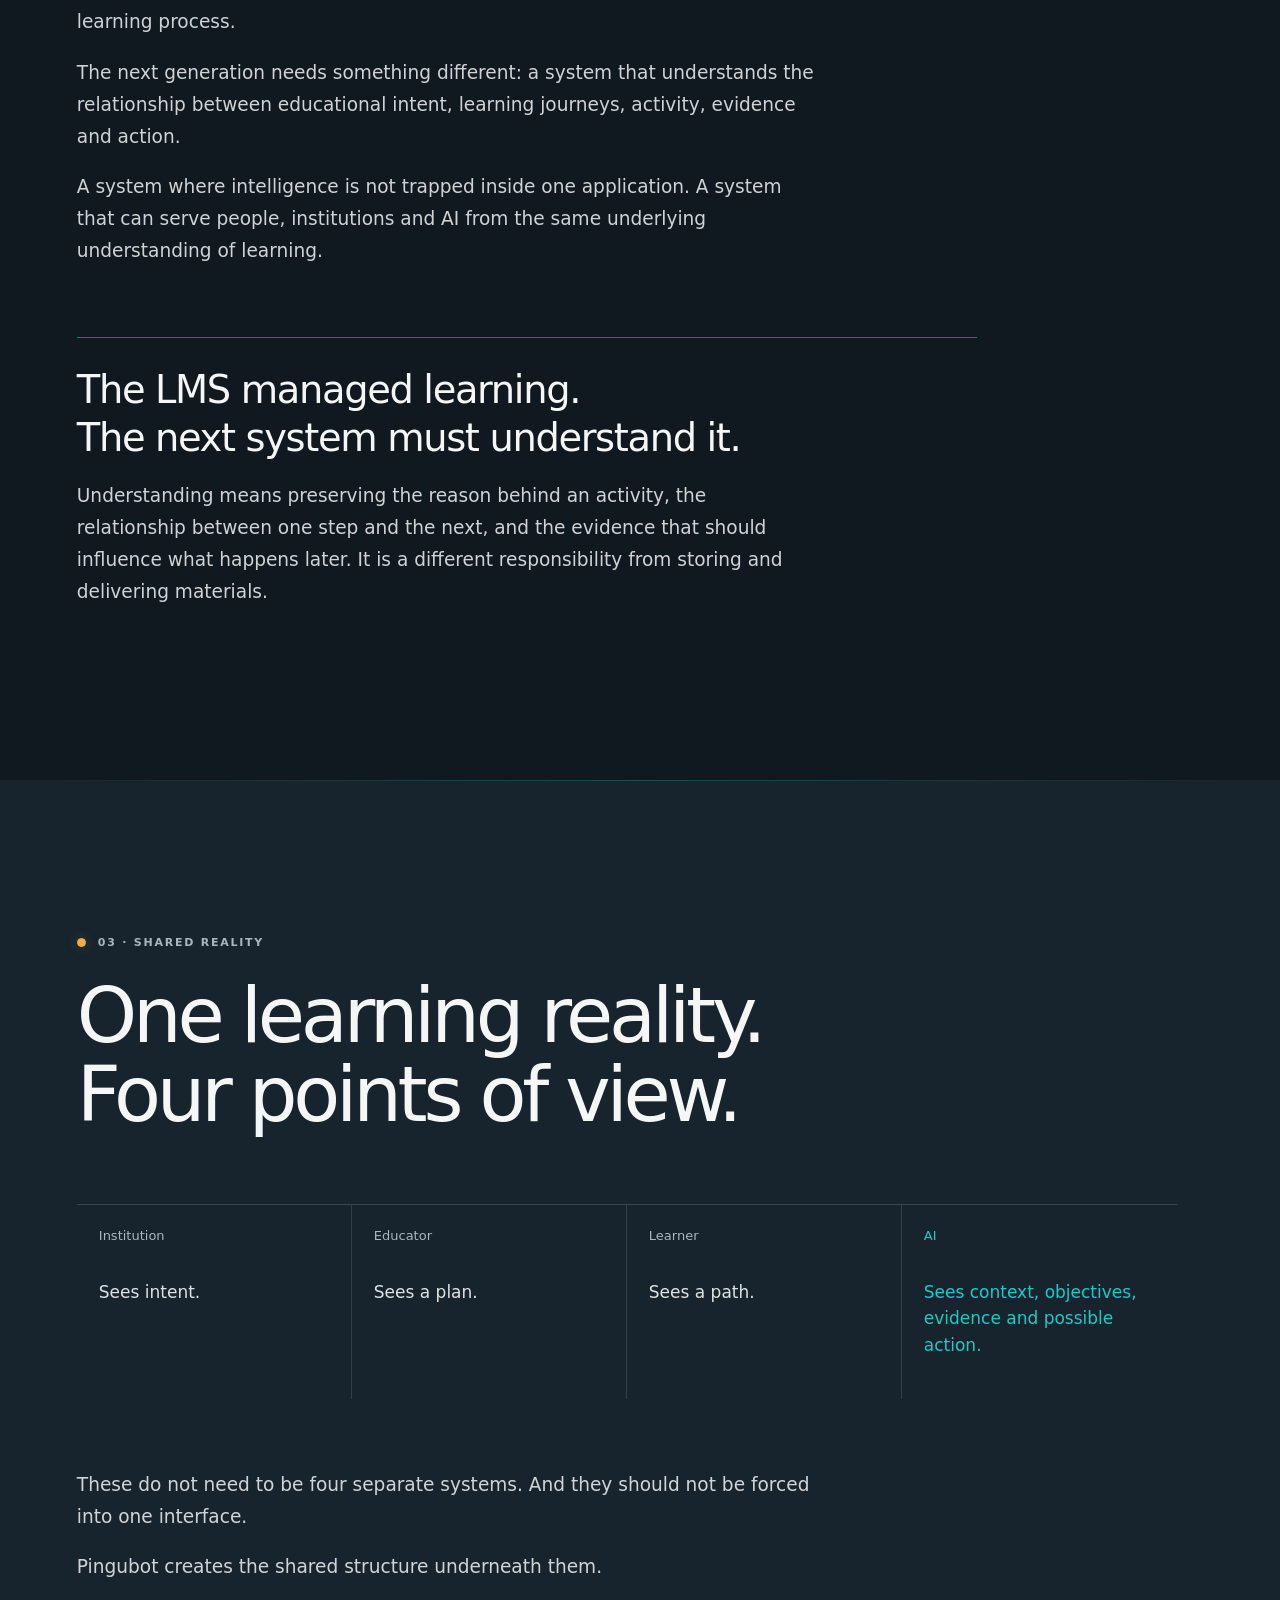
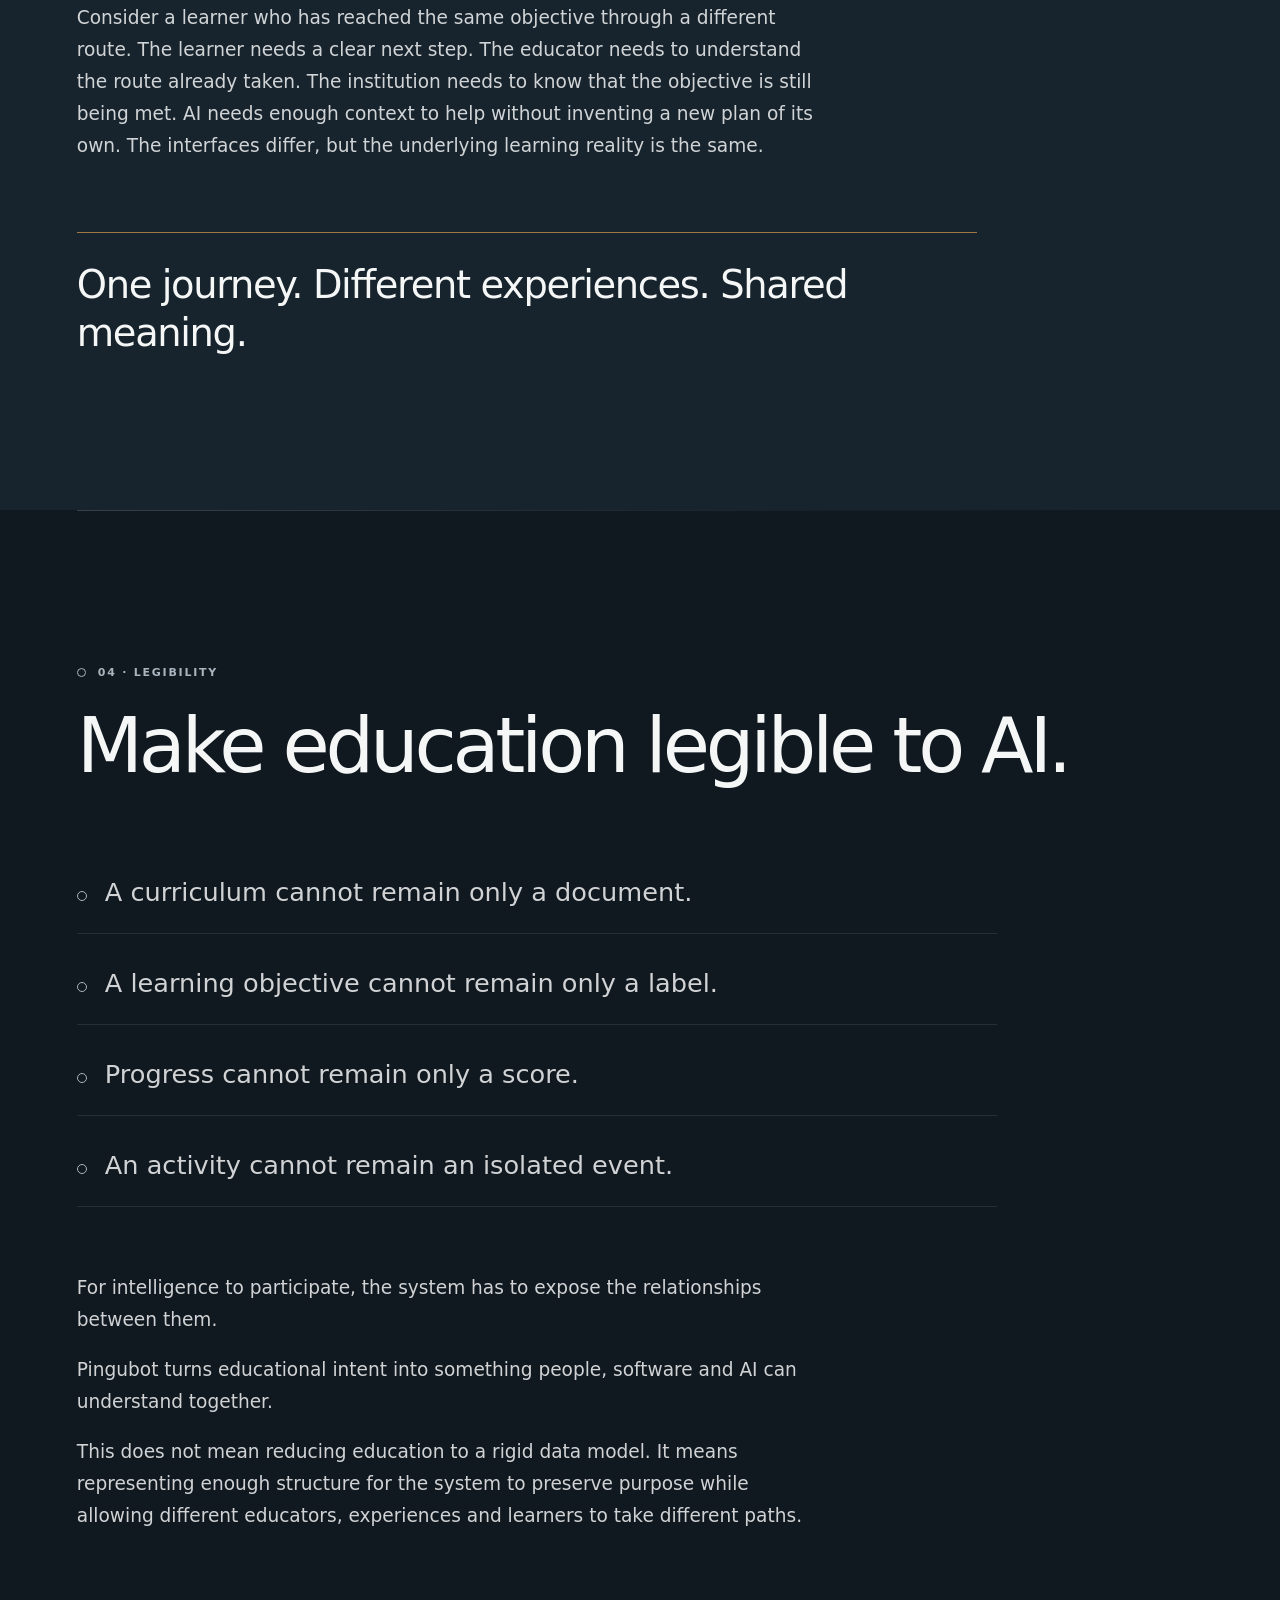
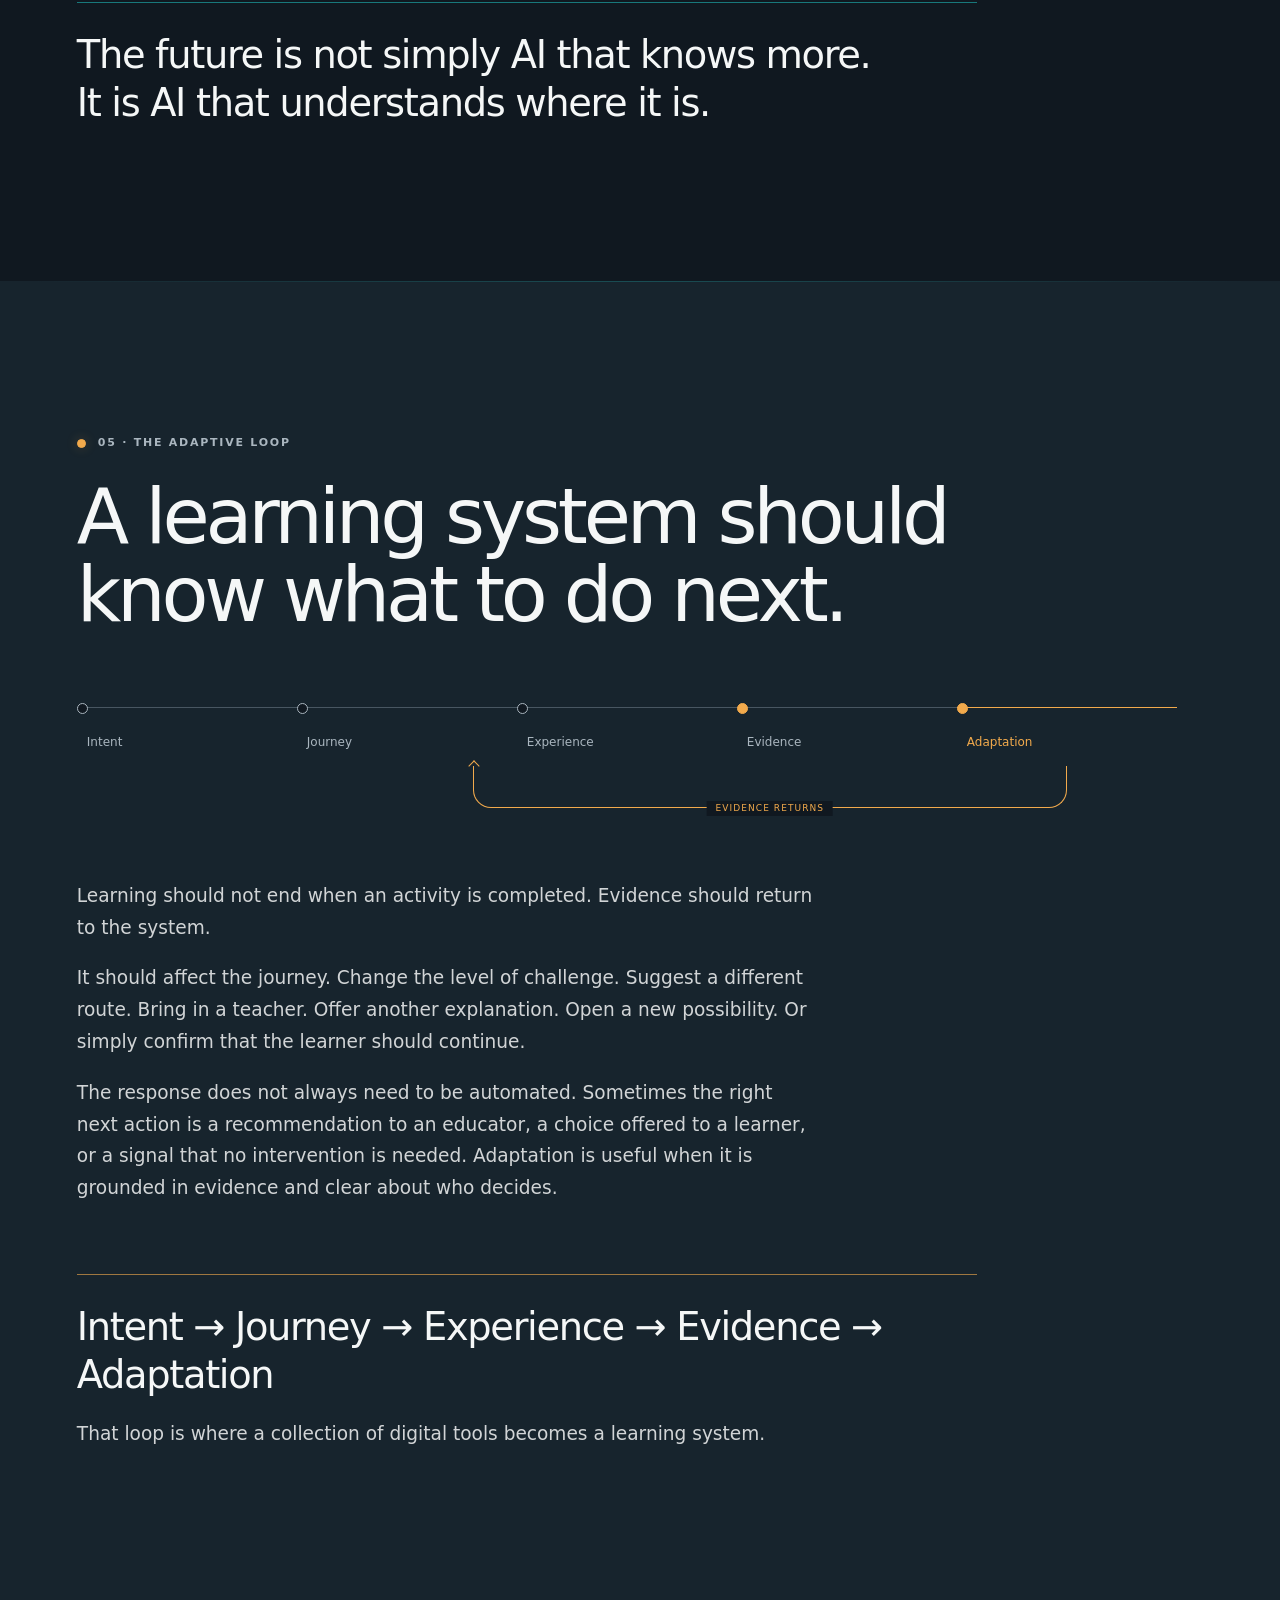
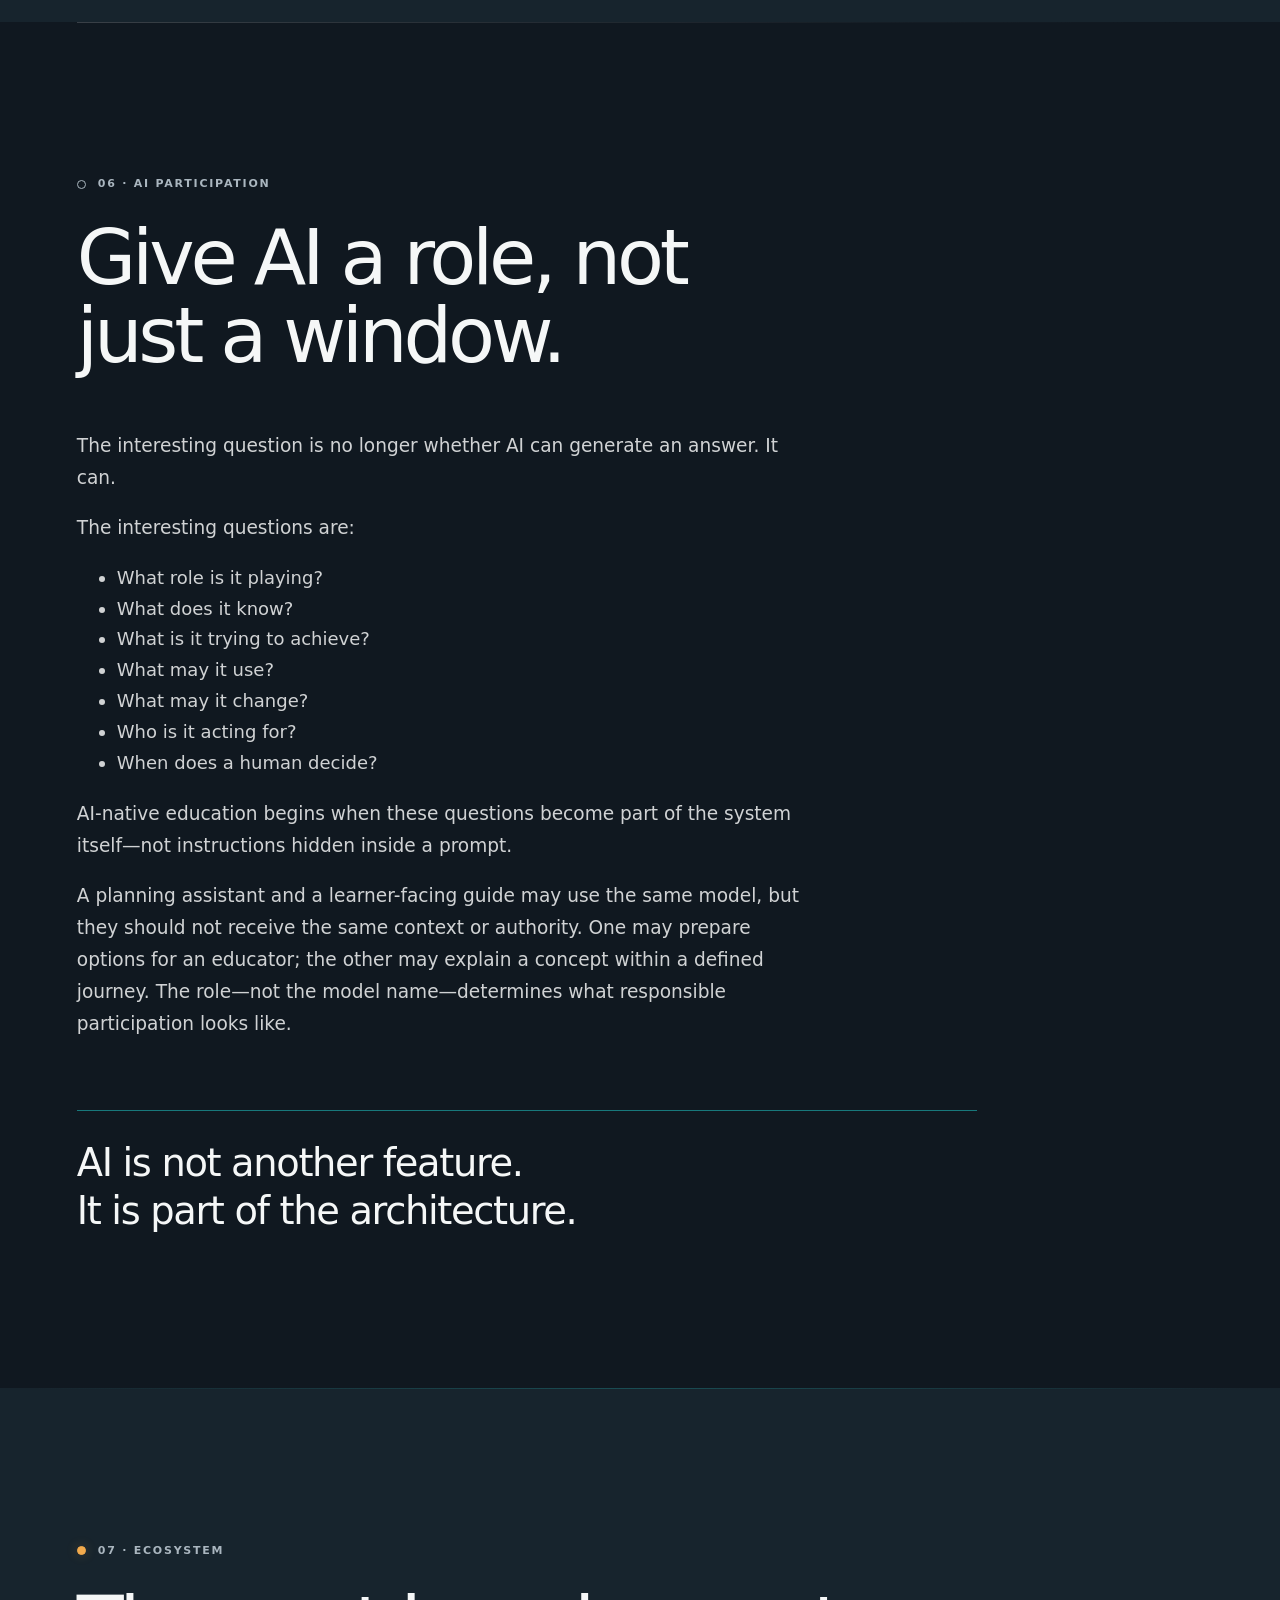
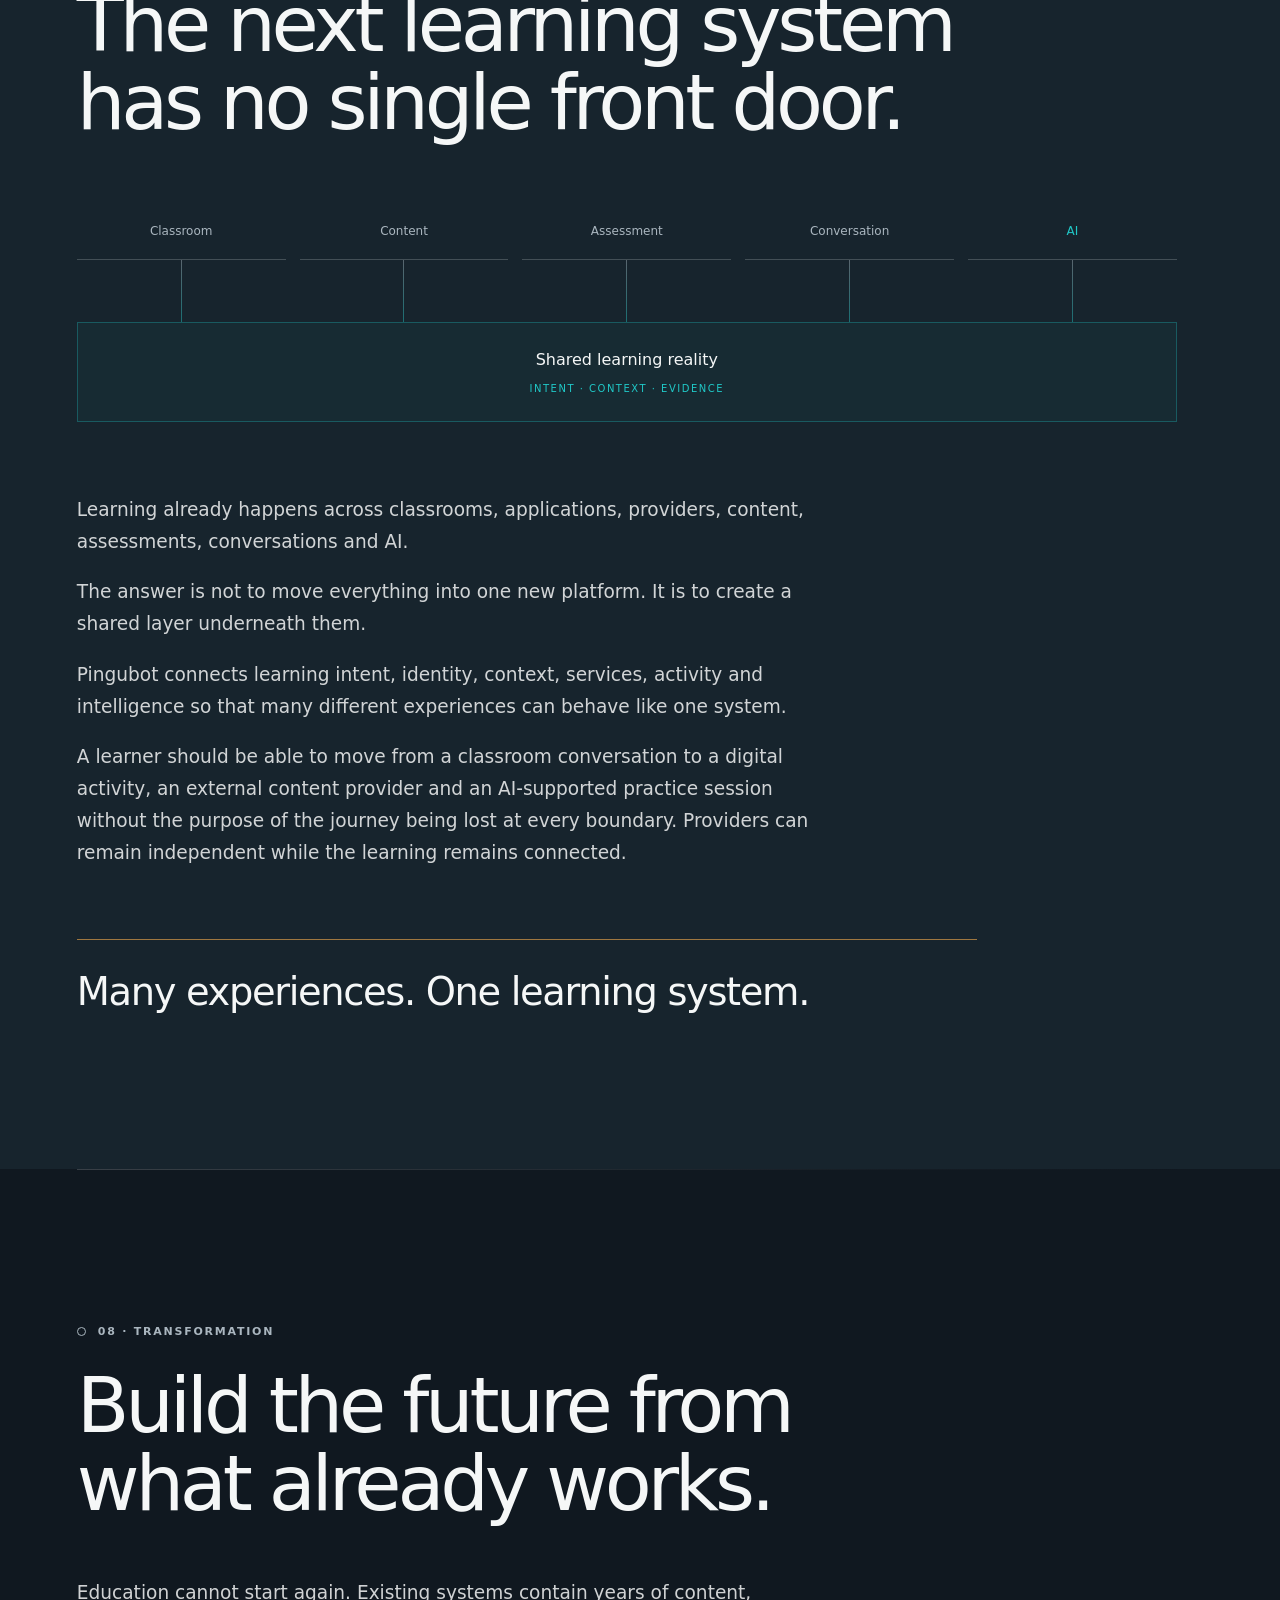
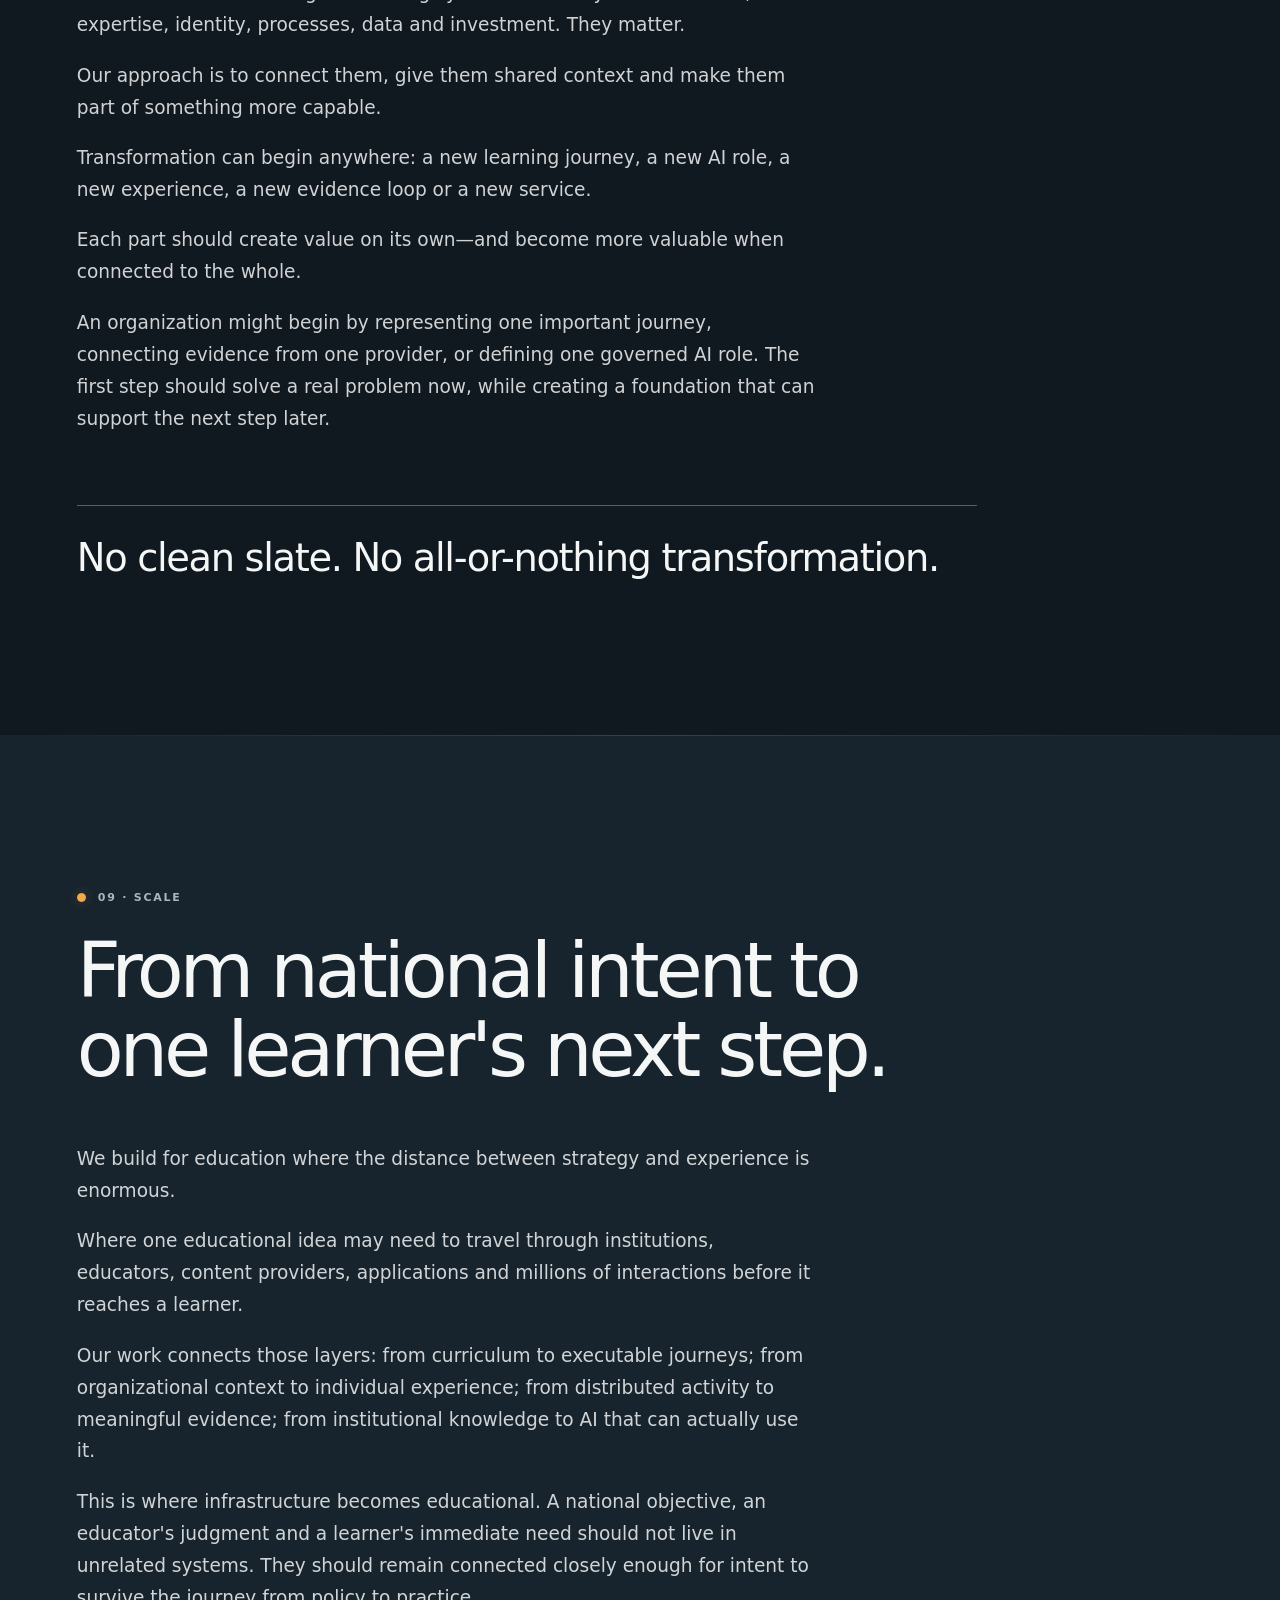
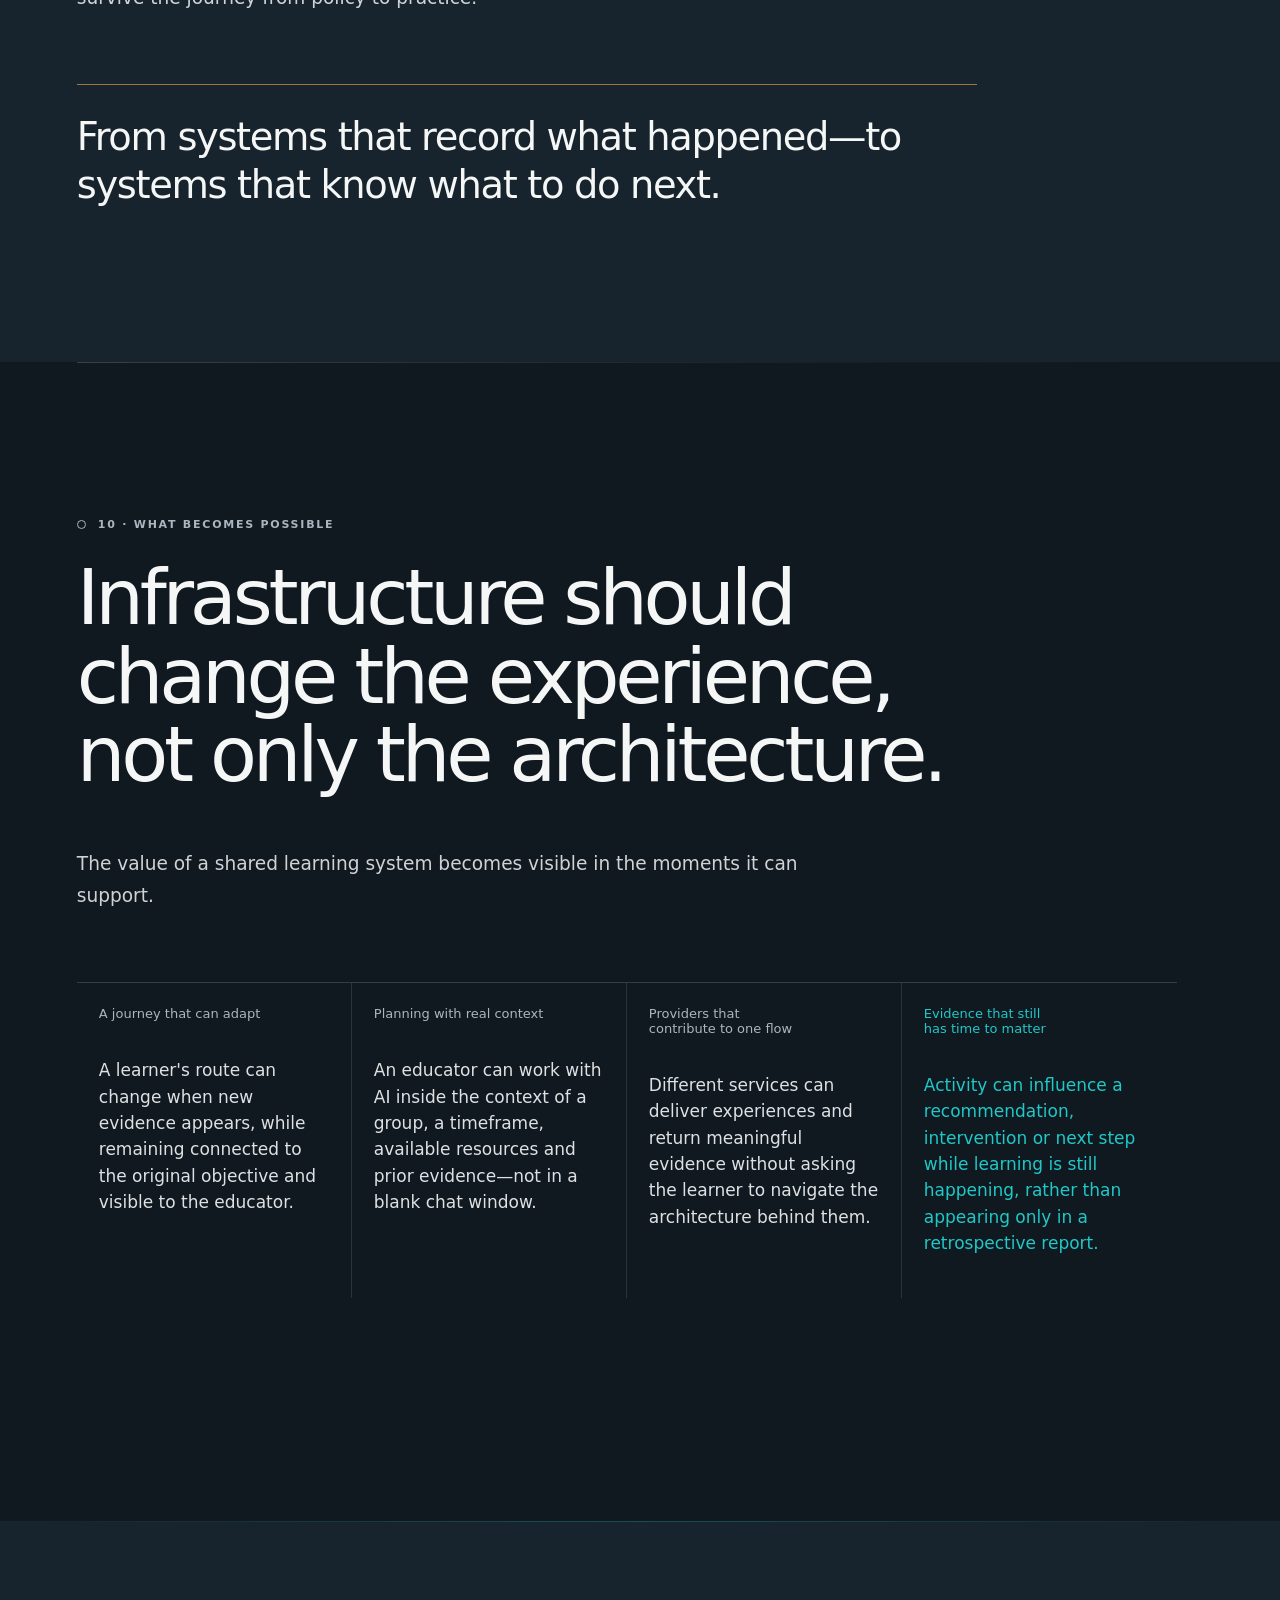
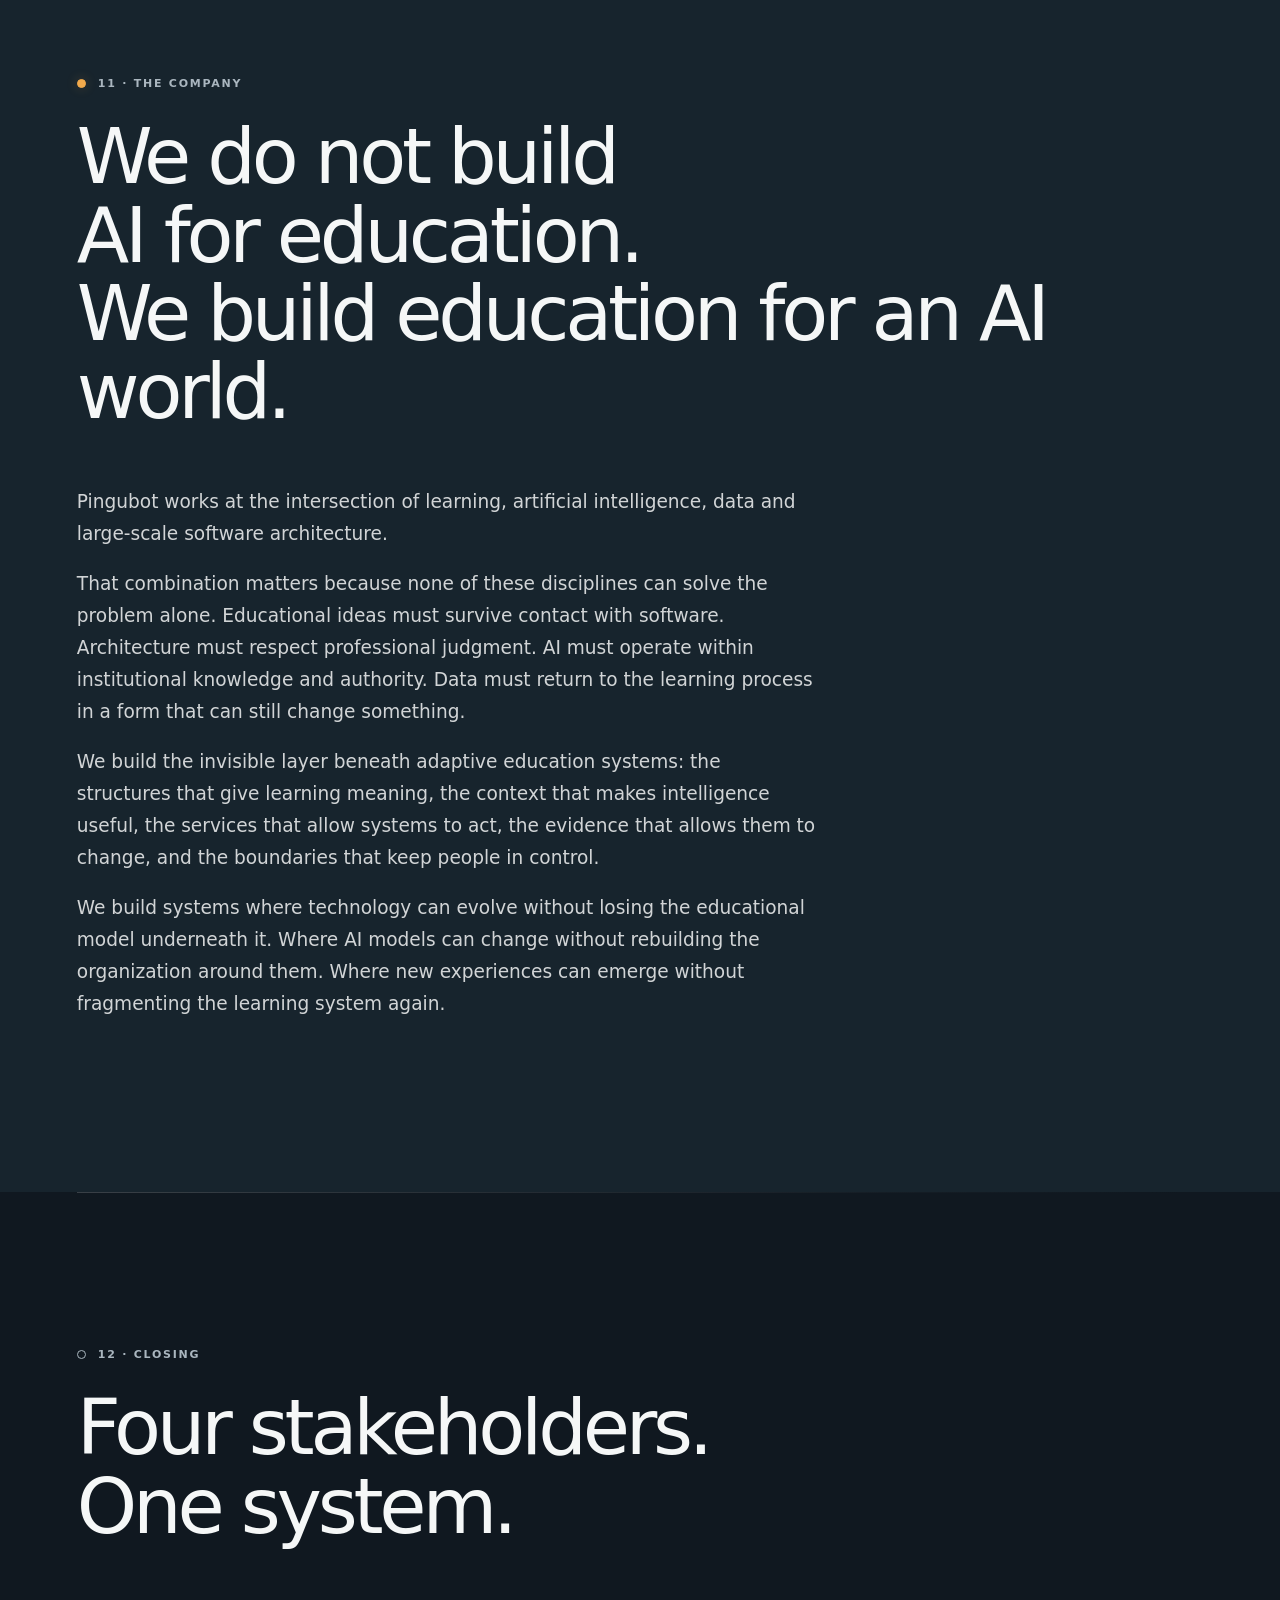
==== commit 9fc44c89: "fixes" ====
--- a/index.html
+++ b/index.html
@@ -27,7 +27,7 @@
     <meta name="twitter:description" content="Infrastructure for education where learners, educators, institutions and AI operate inside one shared learning system." />
     <meta name="twitter:image" content="https://pingubot.com/assets/penguin-ai.png" />
     <meta name="twitter:image:alt" content="A network-shaped penguin representing AI as the fourth stakeholder in education" />
-    <link rel="stylesheet" href="styles.css?v=20260830-3" />
+    <link rel="stylesheet" href="styles.css?v=20260830-4" />
     <script type="application/ld+json">
       {"@context":"https://schema.org","@graph":[{"@type":"Organization","@id":"https://pingubot.com/#organization","name":"PinguBOT","url":"https://pingubot.com/","email":"info@pingubot.com","logo":{"@type":"ImageObject","url":"https://pingubot.com/assets/penguin-ai.png","width":1254,"height":1254}},{"@type":"WebSite","@id":"https://pingubot.com/#website","url":"https://pingubot.com/","name":"PinguBOT","description":"AI-native learning infrastructure","publisher":{"@id":"https://pingubot.com/#organization"},"inLanguage":"en"},{"@type":"WebPage","@id":"https://pingubot.com/#webpage","url":"https://pingubot.com/","name":"PinguBOT — AI-Native Learning Infrastructure","description":"PinguBOT builds the infrastructure for education where learners, educators, institutions and AI operate inside one shared learning system.","isPartOf":{"@id":"https://pingubot.com/#website"},"about":{"@id":"https://pingubot.com/#organization"},"inLanguage":"en"}]}
     </script>
--- a/styles.css
+++ b/styles.css
@@ -1519,3 +1519,107 @@
   .about-page .approach-section ul { grid-template-columns: 1fr; }
   .contact-page .contact-form-section { padding-right: 22px; padding-left: 22px; }
 }
+
+/* Responsive hardening: keep page chrome and content inside the viewport. */
+html,
+body.home-page {
+  max-width: 100%;
+  overflow-x: hidden;
+}
+
+@supports (overflow: clip) {
+  html,
+  body.home-page { overflow-x: clip; }
+}
+
+.home-page main,
+.home-page main > section { max-width: 100%; }
+.home-page img { max-width: 100%; }
+
+@media (max-width: 980px) {
+  .home-page .site-header.global-header {
+    right: 0;
+    left: 0;
+    display: flex;
+    align-items: center;
+    justify-content: space-between;
+    width: auto;
+    max-width: none;
+    margin: 0;
+    padding: 0 20px;
+  }
+
+  .home-page .global-header .wordmark {
+    flex: 0 0 auto;
+    margin-right: auto;
+  }
+
+  .home-page .global-header .desktop-nav,
+  .home-page .global-header > .nav-cta { display: none; }
+
+  .home-page .global-header .mobile-menu {
+    position: static;
+    display: block;
+    flex: 0 0 auto;
+    width: auto;
+    margin: 0 0 0 auto;
+  }
+
+  .home-page .global-header .mobile-menu summary {
+    display: flex;
+    align-items: center;
+    justify-content: flex-end;
+    min-width: 72px;
+  }
+
+  .home-page .global-header .mobile-menu nav {
+    position: fixed;
+    top: 64px;
+    right: 0;
+    left: 0;
+    z-index: 1000;
+    width: auto;
+    max-height: calc(100dvh - 64px);
+    margin: 0;
+    overflow-y: auto;
+    border-right: 0;
+    border-left: 0;
+    border-radius: 0 0 12px 12px;
+  }
+
+  .inner-page .page-intro,
+  .build-page .build-hero,
+  .pov-page .pov-hero,
+  .about-page .about-hero,
+  .contact-page .contact-hero {
+    grid-template-columns: minmax(0, 1fr);
+    width: 100%;
+    max-width: 100%;
+  }
+
+  .inner-page .page-intro .intro-heading,
+  .inner-page .page-intro .intro-copy,
+  .inner-page .page-intro .intro-detail {
+    grid-column: 1;
+    width: 100%;
+    max-width: 100%;
+    min-width: 0;
+  }
+
+  .build-page .build-hero .intro-copy,
+  .pov-page .pov-hero .intro-copy,
+  .about-page .about-hero .intro-copy,
+  .contact-page .contact-hero .intro-copy {
+    grid-template-columns: minmax(0, 1fr);
+  }
+
+  .contact-page .contact-form-section { grid-template-columns: minmax(0, 1fr); }
+}
+
+@media (max-width: 680px) {
+  .inner-page .page-intro h1 {
+    max-width: 100%;
+    font-size: clamp(42px, 12vw, 58px);
+    overflow-wrap: break-word;
+  }
+}
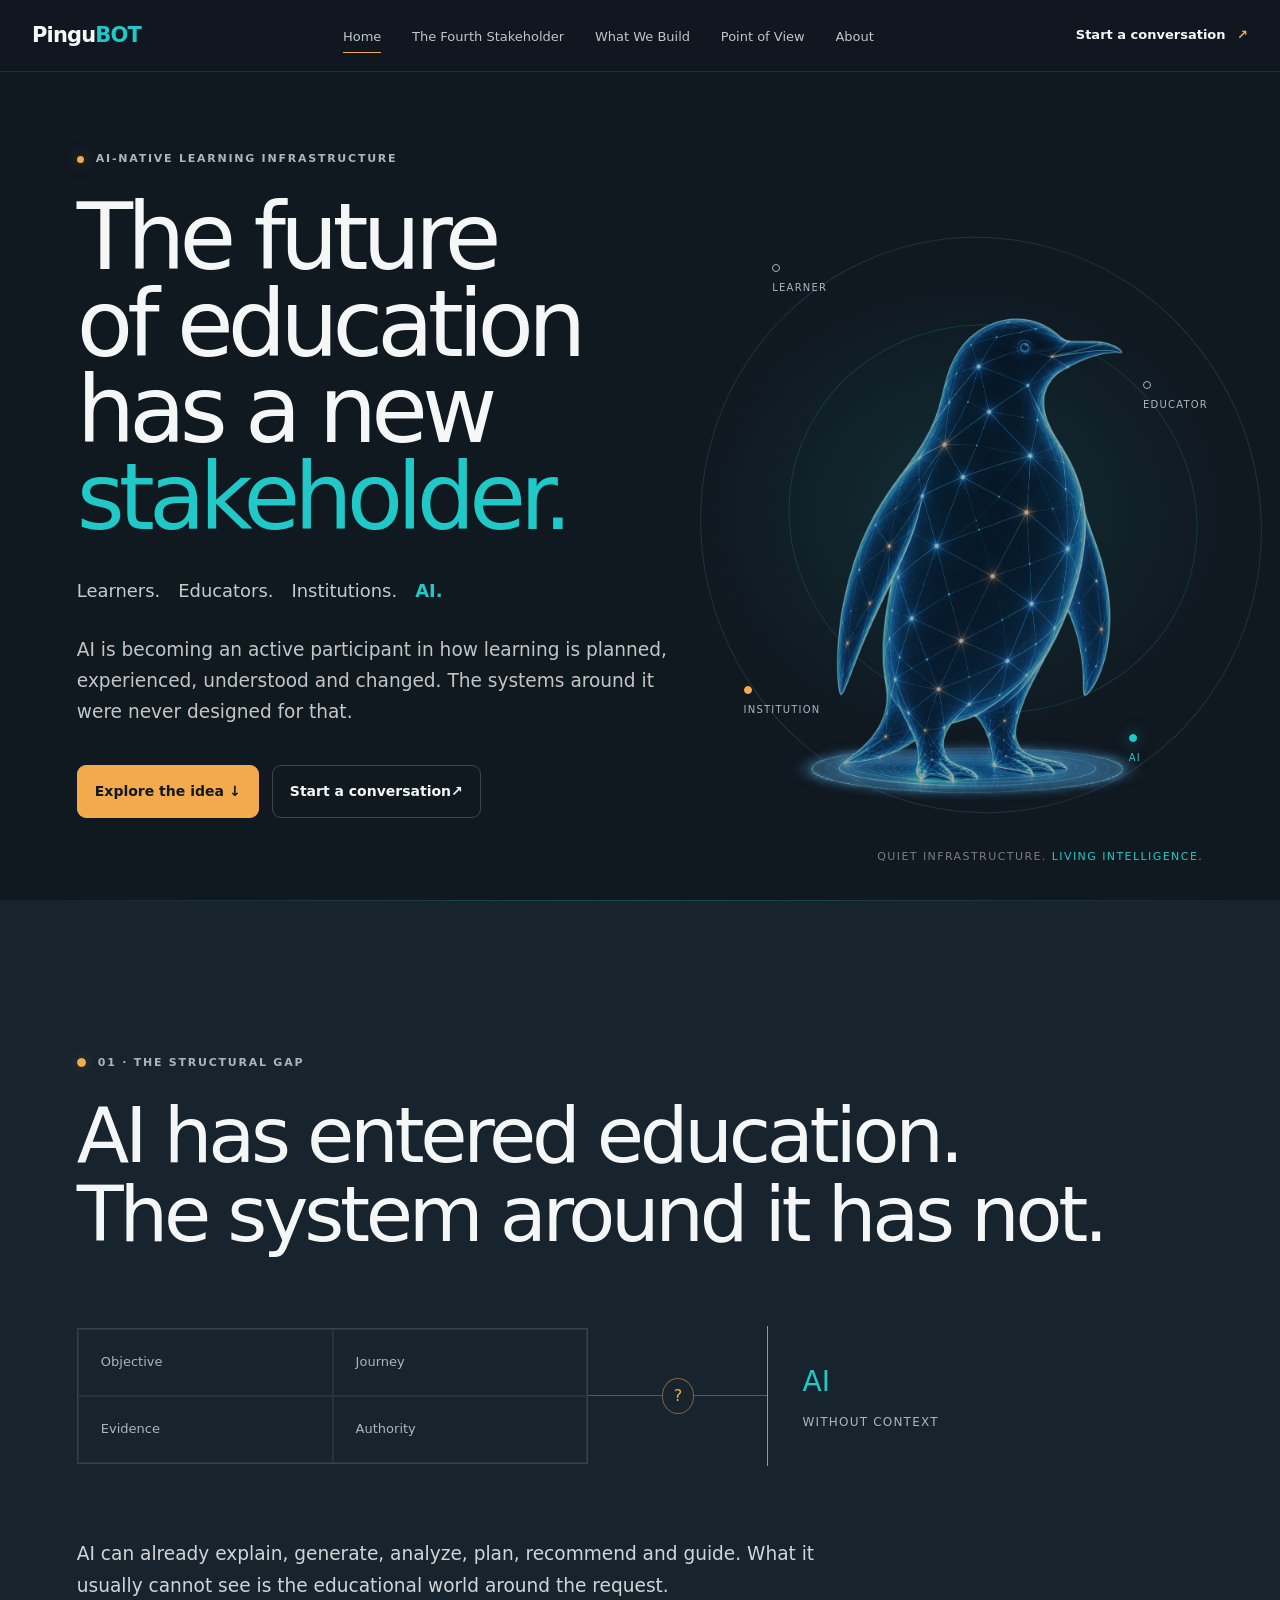
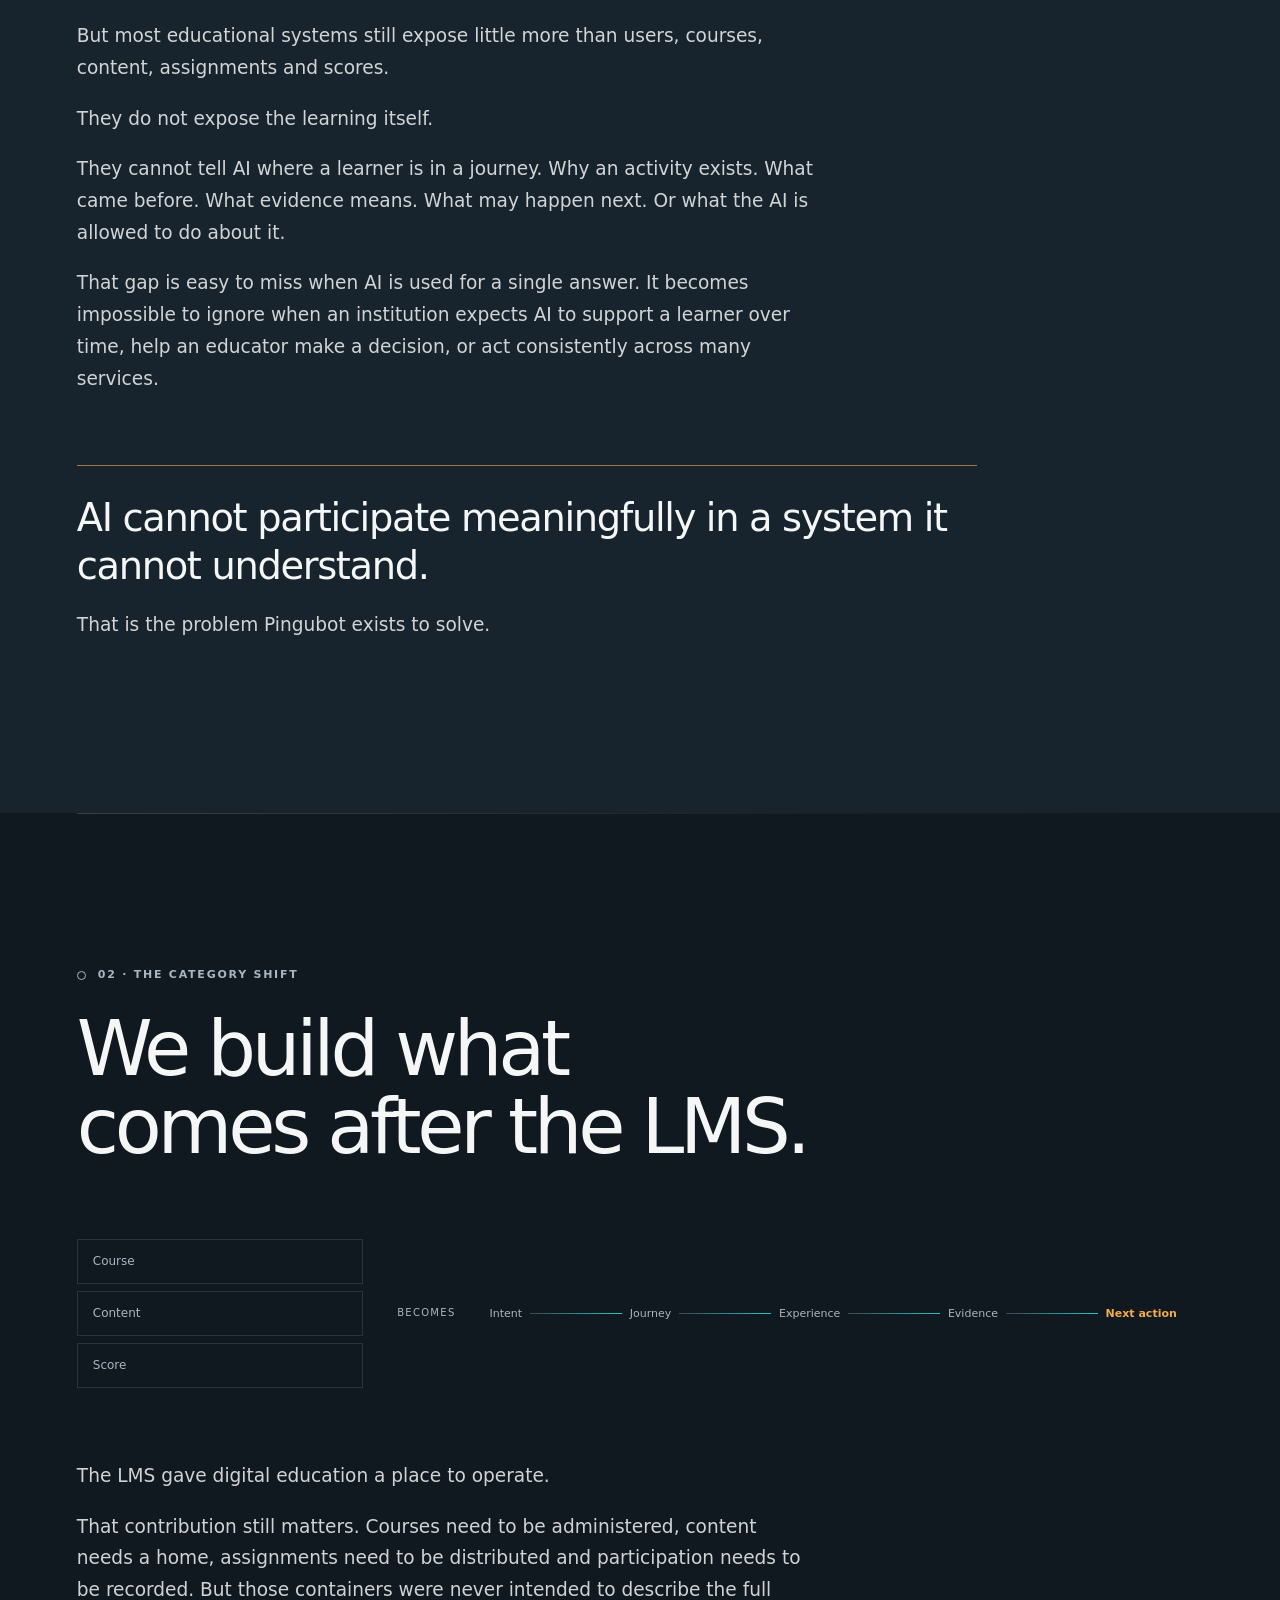
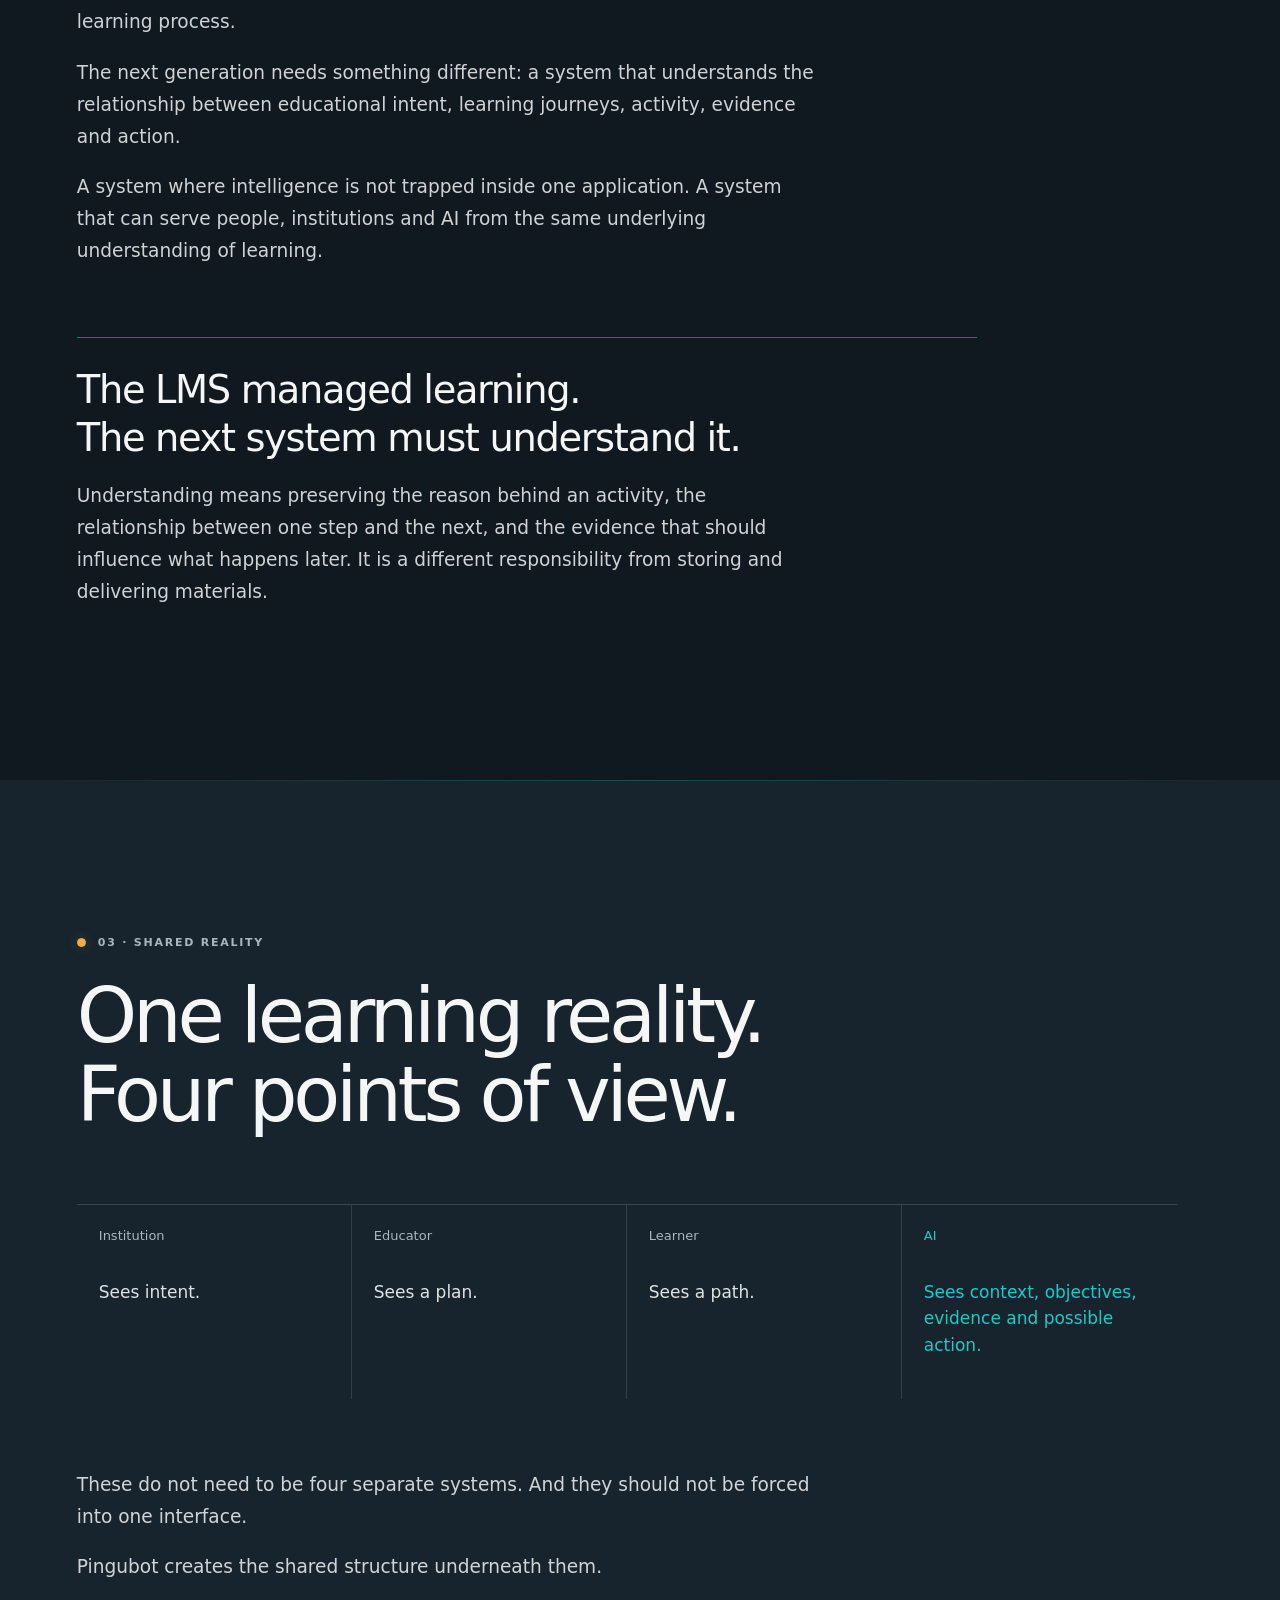
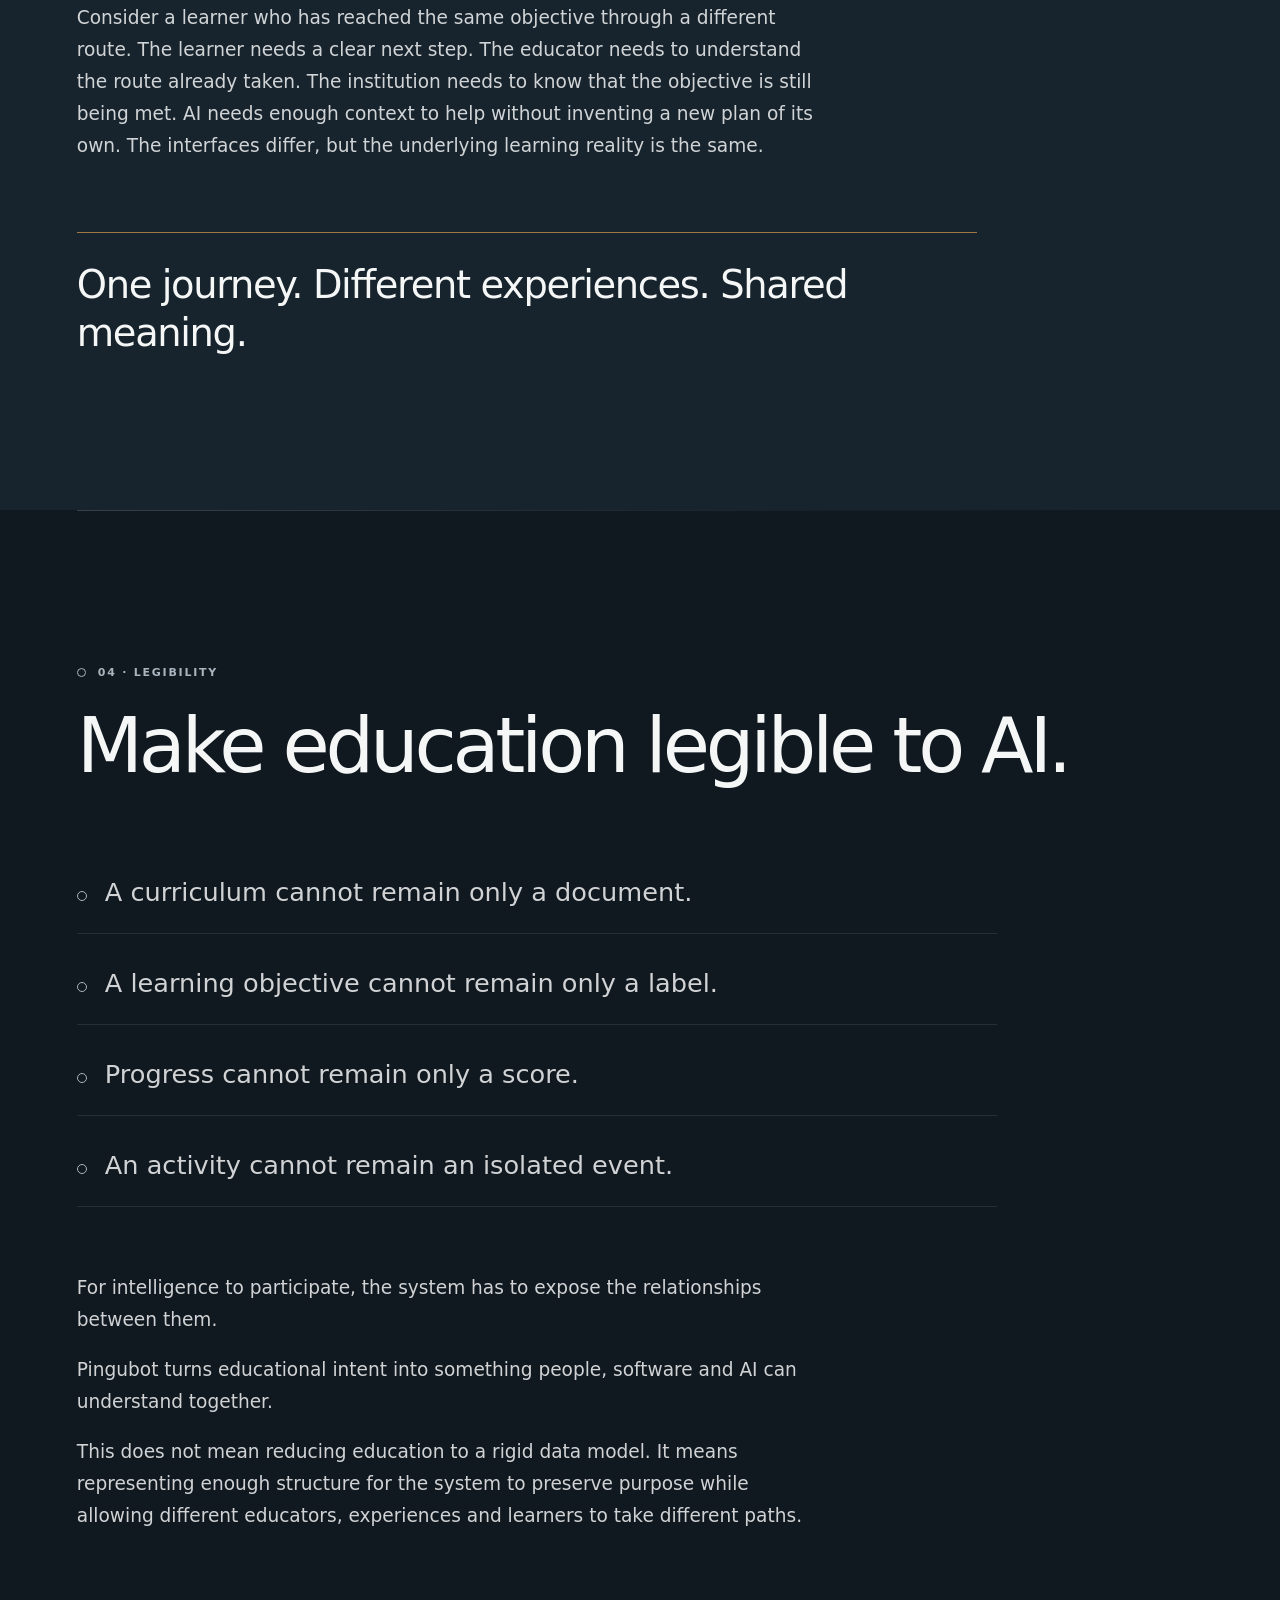
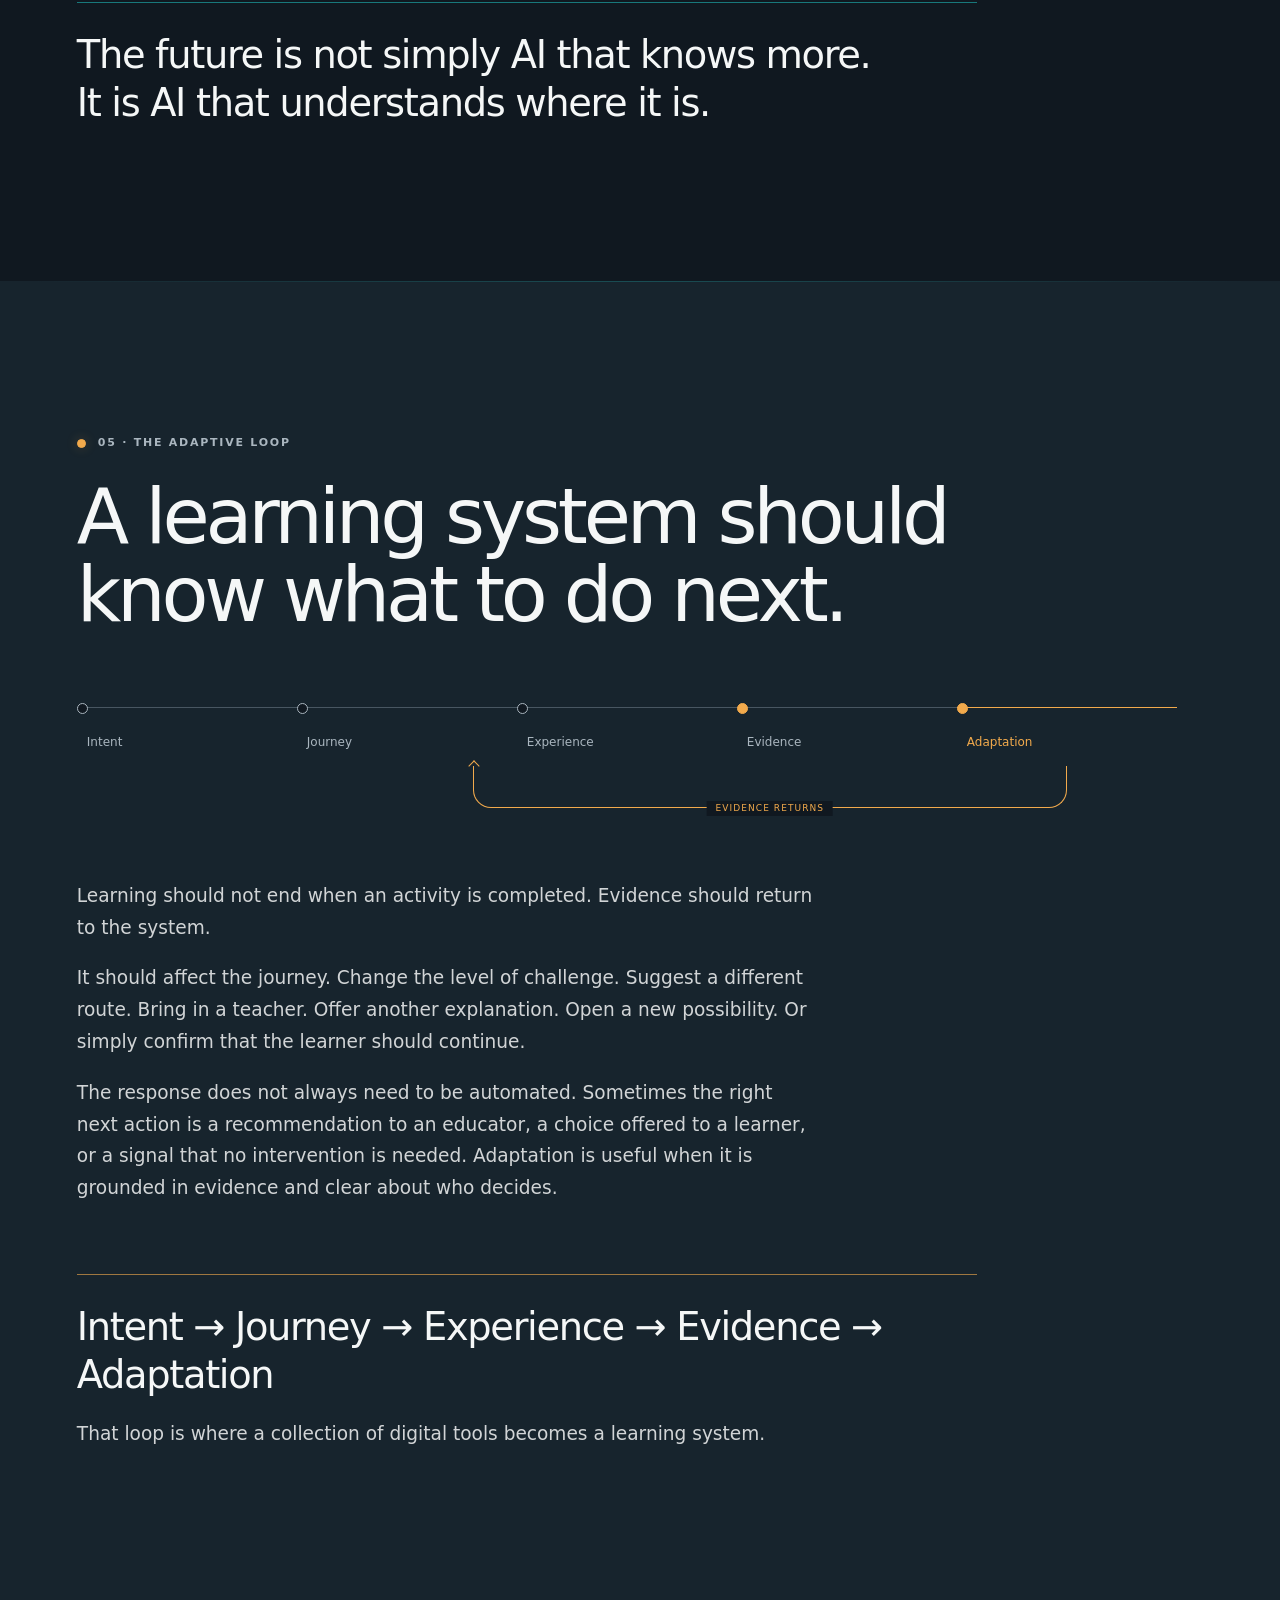
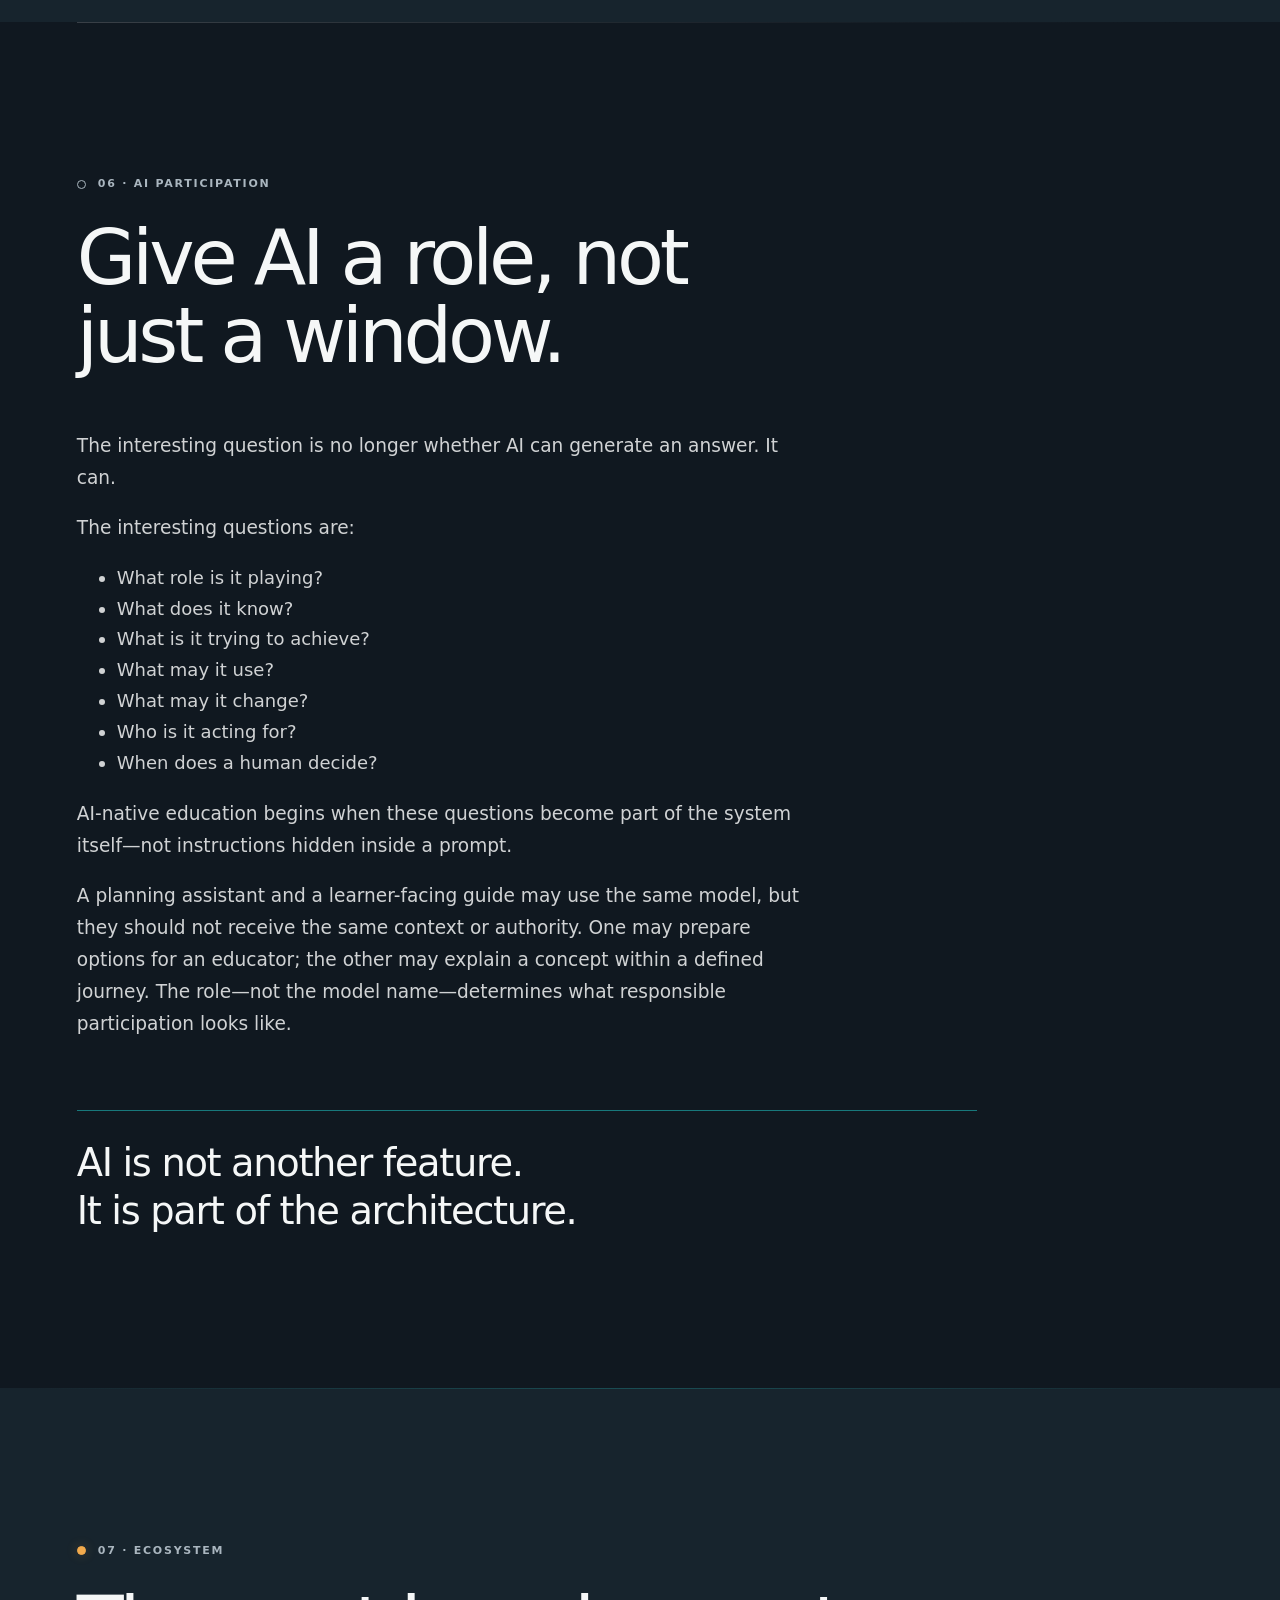
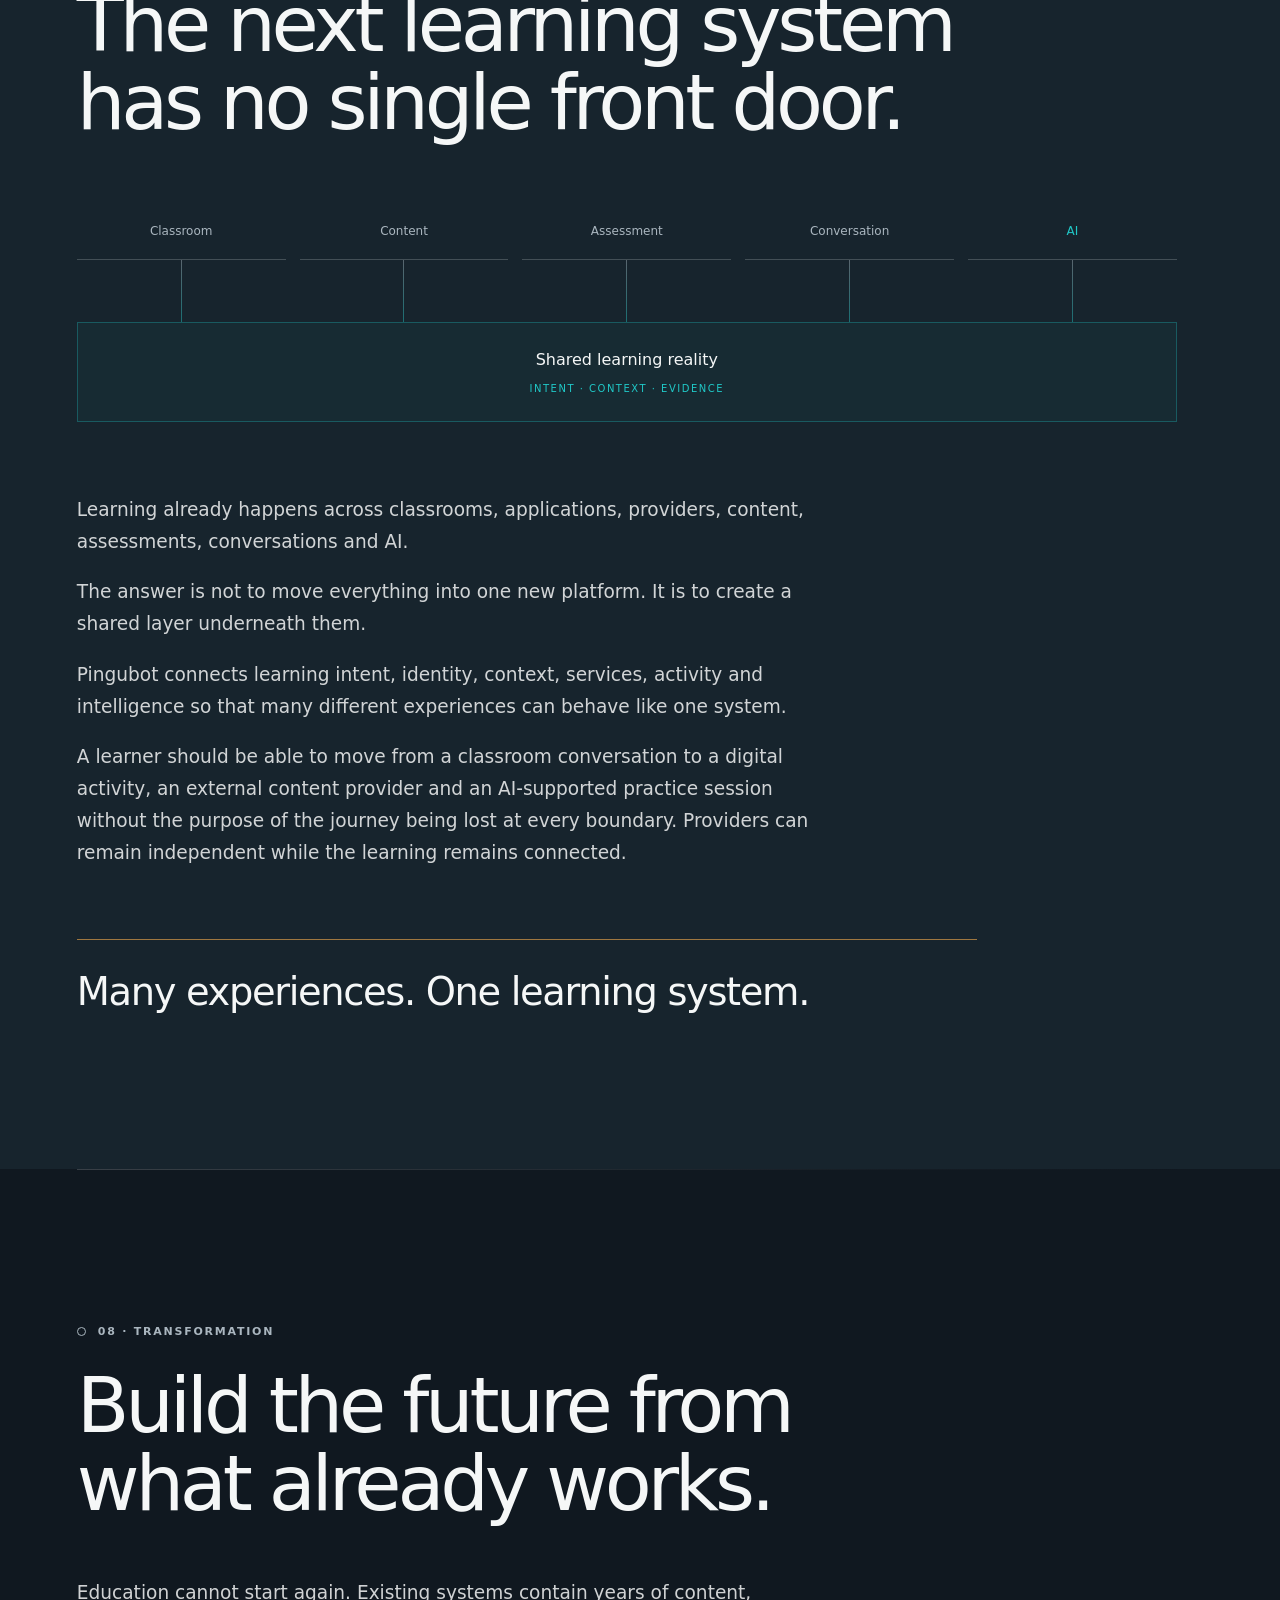
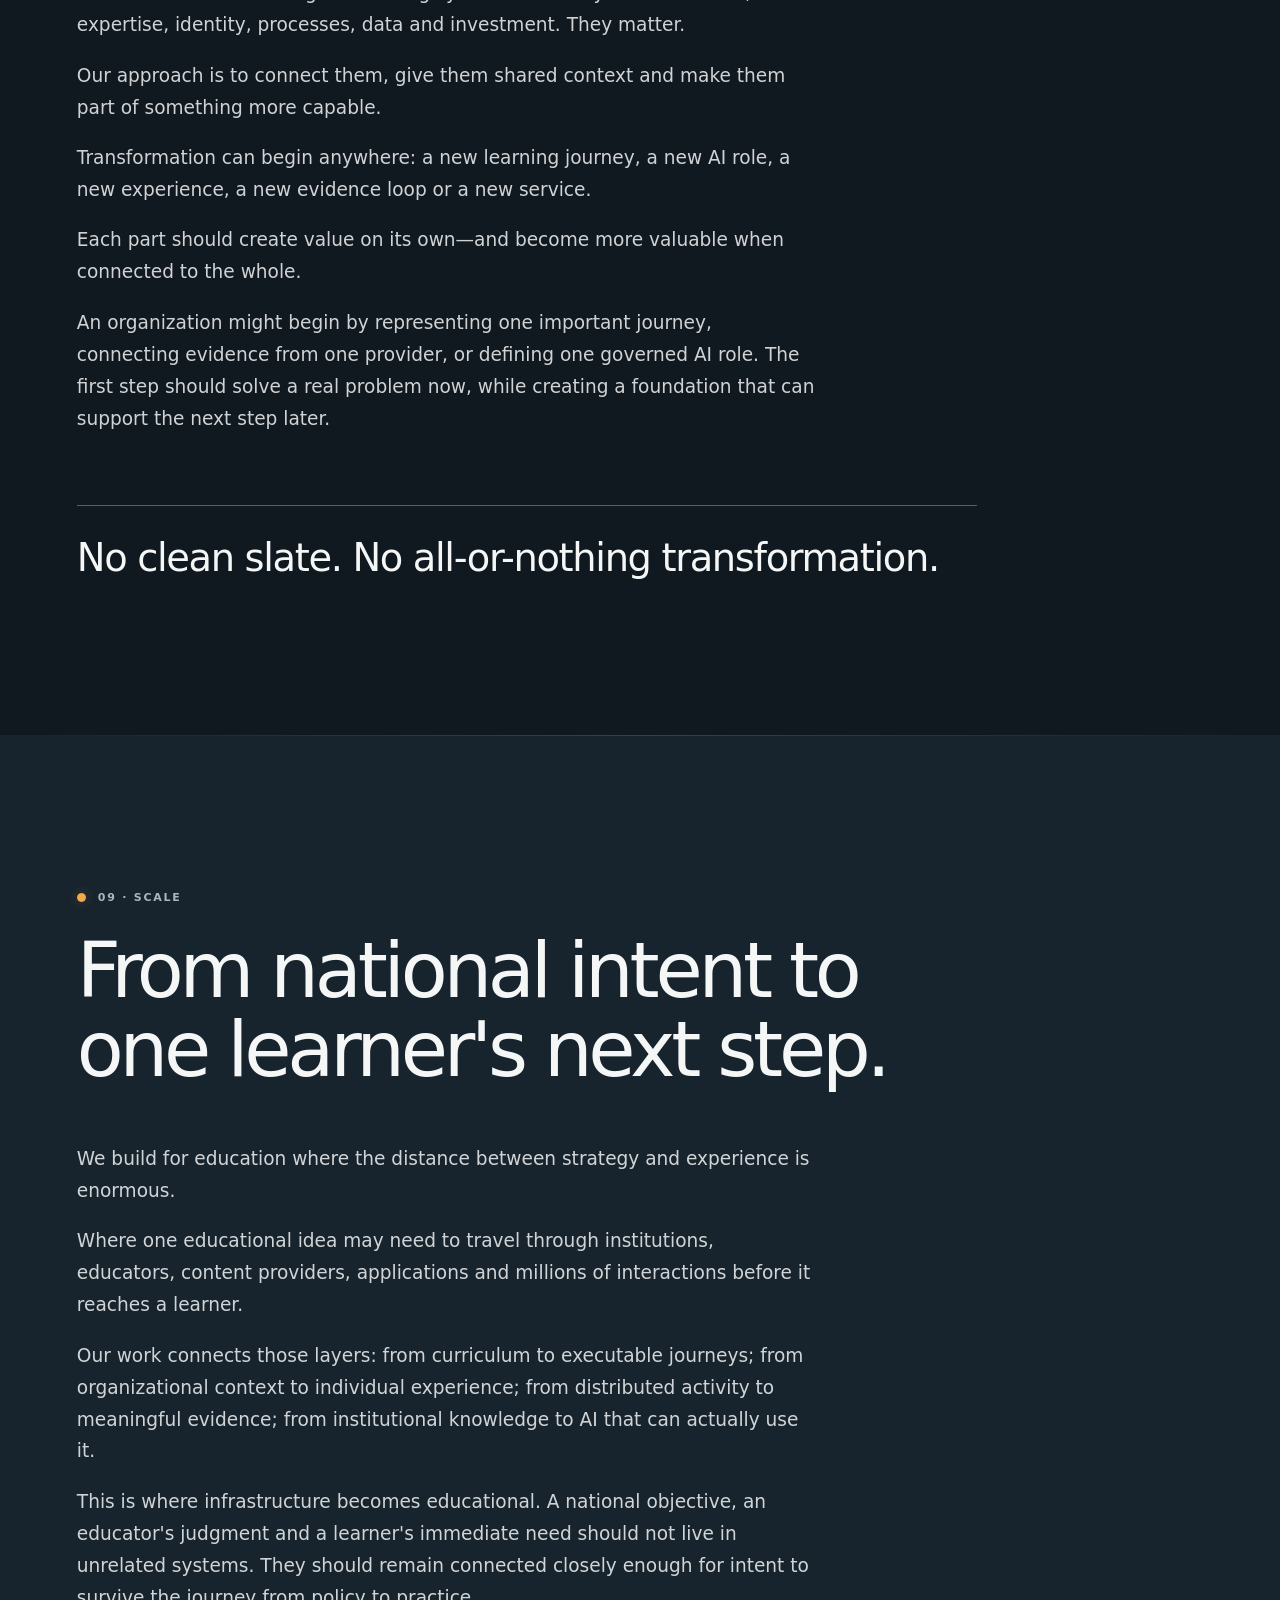
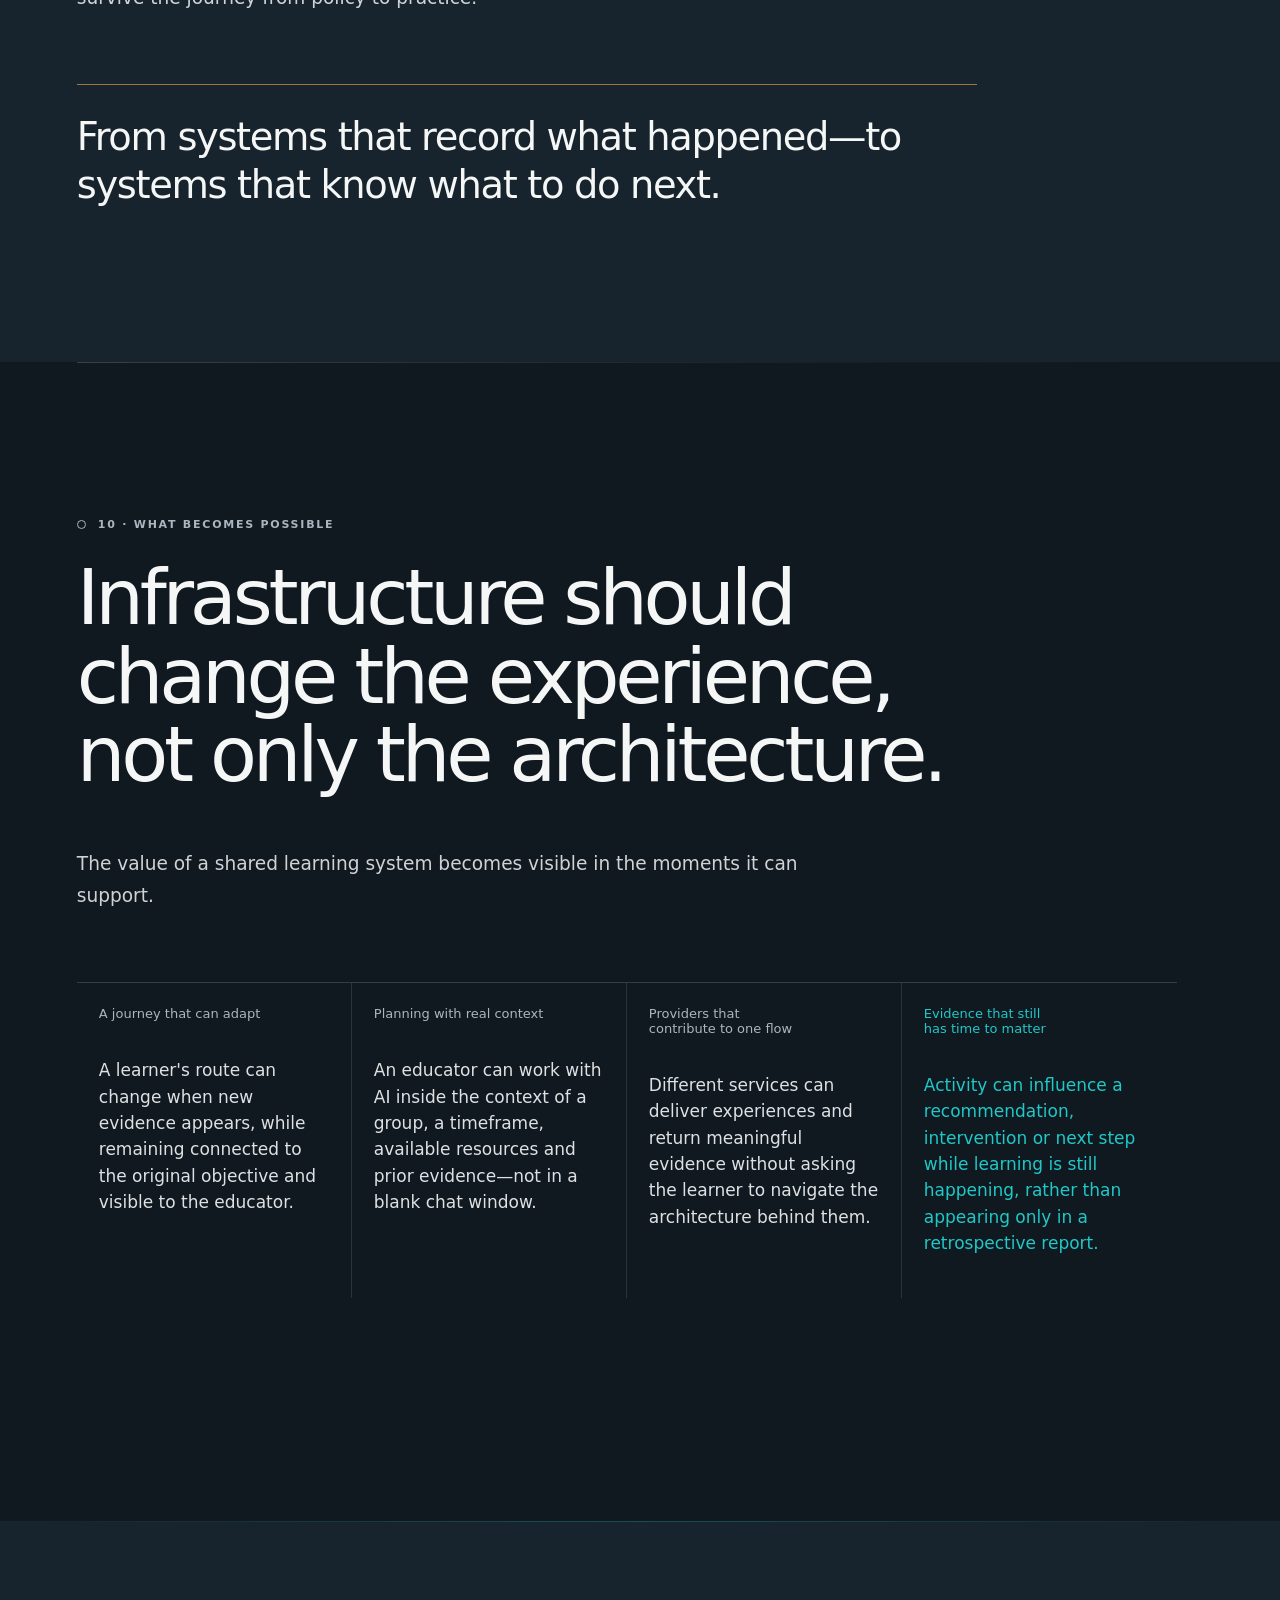
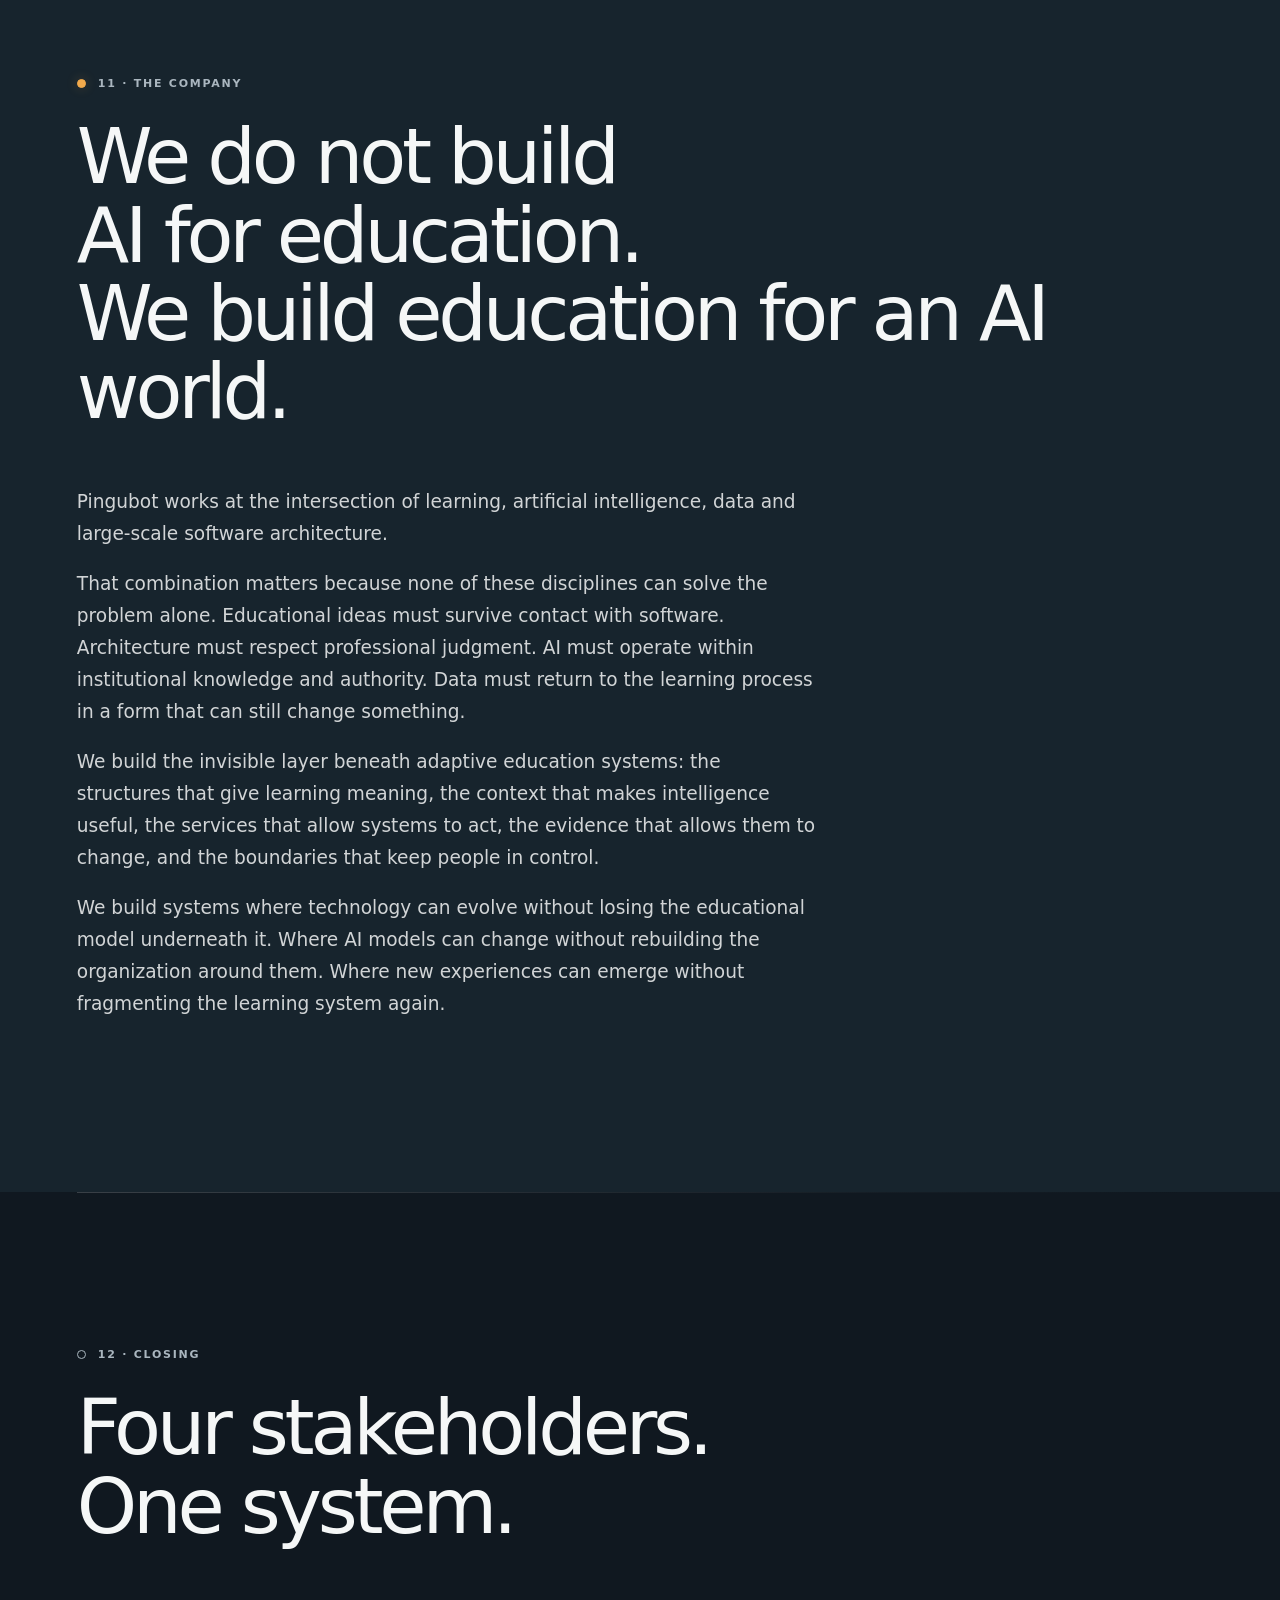
==== commit 2361db0a: "menu fix" ====
--- a/index.html
+++ b/index.html
@@ -27,7 +27,7 @@
     <meta name="twitter:description" content="Infrastructure for education where learners, educators, institutions and AI operate inside one shared learning system." />
     <meta name="twitter:image" content="https://pingubot.com/assets/penguin-ai.png" />
     <meta name="twitter:image:alt" content="A network-shaped penguin representing AI as the fourth stakeholder in education" />
-    <link rel="stylesheet" href="styles.css?v=20260830-4" />
+    <link rel="stylesheet" href="styles.css?v=20260830-5" />
     <script type="application/ld+json">
       {"@context":"https://schema.org","@graph":[{"@type":"Organization","@id":"https://pingubot.com/#organization","name":"PinguBOT","url":"https://pingubot.com/","email":"info@pingubot.com","logo":{"@type":"ImageObject","url":"https://pingubot.com/assets/penguin-ai.png","width":1254,"height":1254}},{"@type":"WebSite","@id":"https://pingubot.com/#website","url":"https://pingubot.com/","name":"PinguBOT","description":"AI-native learning infrastructure","publisher":{"@id":"https://pingubot.com/#organization"},"inLanguage":"en"},{"@type":"WebPage","@id":"https://pingubot.com/#webpage","url":"https://pingubot.com/","name":"PinguBOT — AI-Native Learning Infrastructure","description":"PinguBOT builds the infrastructure for education where learners, educators, institutions and AI operate inside one shared learning system.","isPartOf":{"@id":"https://pingubot.com/#website"},"about":{"@id":"https://pingubot.com/#organization"},"inLanguage":"en"}]}
     </script>
--- a/styles.css
+++ b/styles.css
@@ -249,24 +249,6 @@
 }
 
 /* Shared navigation and footer for designed pages */
-.home-page .global-header {
-  position: fixed;
-  top: 14px;
-  display: grid;
-  grid-template-columns: auto 1fr auto;
-  min-height: 58px;
-  padding: 0 18px;
-  border: 1px solid rgba(245,247,247,.1);
-  border-radius: 12px;
-  background: rgba(11,18,24,.9);
-  box-shadow: 0 12px 40px rgba(0,0,0,.16);
-  backdrop-filter: blur(14px);
-}
-
-.home-page .global-header .wordmark { grid-column: 1; }
-.home-page .global-header .desktop-nav { grid-column: 2; grid-row: 1; }
-.home-page .global-header > .nav-cta { grid-column: 3; }
-
 .home-page .desktop-nav a {
   position: relative;
   padding: 21px 0 18px;
@@ -394,23 +376,24 @@
 .footer-bottom span { color: var(--ai-cyan); }
 
 @media (max-width: 1120px) {
-  .home-page .global-header { grid-template-columns: auto 1fr auto; }
-  .home-page .global-header .desktop-nav { gap: 18px; }
-  .home-page .global-header .desktop-nav a { font-size: 11px; }
   .footer-callout h2 { padding-right: 170px; }
 }
 
 @media (max-width: 980px) {
-  .home-page .global-header {
-    top: 10px;
-    grid-template-columns: 1fr auto;
-    width: calc(100% - 24px);
-    padding: 0 15px;
+  .home-page .site-header.global-header {
+    display: flex;
+    align-items: center;
+    right: 0;
+    left: 0;
+    width: auto;
+    min-height: 64px;
+    padding: 0 20px;
+    transform: none;
   }
   .home-page .global-header .desktop-nav,
   .home-page .global-header > .nav-cta { display: none; }
-  .home-page .global-header .wordmark { grid-column: 1; }
-  .mobile-menu { position: static; display: block; grid-column: 2; grid-row: 1; }
+  .home-page .global-header .wordmark { margin-right: auto; }
+  .mobile-menu { position: static; display: block; margin-left: auto; }
   .mobile-menu summary {
     display: flex;
     align-items: center;
@@ -434,13 +417,18 @@
   .mobile-menu[open] summary i { transform: rotate(45deg); }
   .mobile-menu[open] summary i::before { transform: rotate(-90deg); }
   .mobile-menu nav {
-    position: absolute;
-    top: calc(100% + 8px);
+    position: fixed;
+    top: 64px;
     right: 0;
     left: 0;
+    z-index: 1000;
     display: flex;
     flex-direction: column;
+    width: auto;
+    max-height: calc(100dvh - 64px);
+    margin: 0;
     padding: 12px 17px 18px;
+    overflow-y: auto;
     border: 1px solid rgba(245,247,247,.11);
     border-radius: 12px;
     background: rgba(11,18,24,.98);
@@ -497,17 +485,22 @@
 }
 
 .home-page .site-header {
-  position: absolute;
+  position: fixed;
   top: 0;
-  left: 50%;
+  right: 0;
+  left: 0;
   z-index: 20;
   display: grid;
   grid-template-columns: auto 1fr auto;
   align-items: center;
-  width: min(calc(100% - 64px), 1400px);
-  padding: 28px 0;
+  width: auto;
+  min-height: 72px;
+  margin: 0;
+  padding: 0 max(32px, calc((100vw - 1400px) / 2 + 32px));
   border: 0;
-  transform: translateX(-50%);
+  border-bottom: 1px solid rgba(245,247,247,.09);
+  background: rgba(16,24,32,.94);
+  transform: none;
 }
 
 .home-page .brand-row { display: contents; }
@@ -541,7 +534,7 @@
 .home-page .site-nav a:hover,
 .home-page .site-nav a:focus-visible { color: var(--arctic); }
 .home-page .site-nav a[aria-current="page"],
-.home-page .site-nav a:last-child { display: none; }
+.home-page .site-nav a:last-child { display: block; }
 
 .home-page .nav-cta {
   grid-column: 3;
@@ -862,8 +855,6 @@
 }
 
 @media (max-width: 980px) {
-  .home-page .site-header { width: min(calc(100% - 40px), 1400px); }
-  .home-page .site-nav { display: none; }
   .home-page .hero { grid-template-columns: 1fr; width: 100%; max-width: 100%; padding-top: 150px; }
   .home-page .hero-copy { max-width: 850px; }
   .home-page .hero-system { width: 100%; max-width: 100%; min-height: 520px; margin-top: -60px; opacity: .8; }
@@ -874,9 +865,6 @@
 }
 
 @media (max-width: 680px) {
-  .home-page .site-header { width: calc(100% - 34px); padding-top: 20px; }
-  .home-page .nav-cta { font-size: 0; }
-  .home-page .nav-cta::before { content: "Contact"; font-size: 12px; }
   .home-page section { padding: 92px 22px; }
   .home-page section:not(.hero)::before { left: 22px; width: calc(100% - 44px); }
   .home-page .hero { min-height: 100svh; padding-top: 125px; overflow-x: hidden; }
@@ -1223,57 +1211,8 @@
   .feedback-cycle i:last-child { display: none; }
 }
 
-/* Cascade lock for shared site chrome */
-.home-page .site-header.global-header {
-  position: fixed;
-  top: 0;
-  right: 0;
-  left: 0;
-  width: auto;
-  min-height: 72px;
-  margin: 0;
-  padding: 0 max(32px, calc((100vw - 1400px) / 2 + 32px));
-  border: 0;
-  border-bottom: 1px solid rgba(245,247,247,.09);
-  border-radius: 0;
-  background: rgba(16,24,32,.94);
-  box-shadow: none;
-}
-.home-page .global-header .desktop-nav { display: flex; }
-.home-page .global-header .desktop-nav a:last-child,
-.home-page .global-header .desktop-nav a[aria-current="page"] { display: block; }
+/* Shared site footer */
 .home-page .site-footer.designed-footer { width: 100%; max-width: none; padding: 0; border: 0; }
-
-@media (max-width: 980px) {
-  .home-page .site-header.global-header {
-    top: 0;
-    grid-template-columns: minmax(0, 1fr) max-content;
-    align-items: center;
-    right: 0;
-    left: 0;
-    width: auto;
-    min-height: 64px;
-    padding: 0 20px;
-  }
-  .home-page .global-header .desktop-nav { display: none; }
-  .home-page .global-header .wordmark { grid-column: 1; justify-self: start; }
-  .home-page .global-header .mobile-menu {
-    position: static;
-    display: block;
-    grid-column: 2;
-    grid-row: 1;
-    justify-self: end;
-    width: auto;
-    margin-left: auto;
-    visibility: visible;
-    opacity: 1;
-  }
-  .home-page .global-header .mobile-menu summary {
-    display: flex;
-    align-items: center;
-    justify-content: flex-end;
-  }
-}
 
 /* Warm signal balance: intent, decisions and human action */
 .home-page .desktop-nav a[aria-current="page"]::after { background: var(--warm-signal); }
@@ -1485,7 +1424,7 @@
 .contact-page .nav-cta[aria-current="page"] { color: var(--warm-signal); }
 .contact-footer .footer-main { padding-top: 105px; }
 
-@media (max-width: 820px) {
+@media (max-width: 980px) {
   .layer-core { grid-template-columns: 1fr 1fr; }
   .layer-core b { grid-column: 1 / -1; border-bottom: 1px solid rgba(32,200,199,.14); }
   .layer-core > *:nth-child(odd) { border-right: 0; }
@@ -1519,107 +1458,3 @@
   .about-page .approach-section ul { grid-template-columns: 1fr; }
   .contact-page .contact-form-section { padding-right: 22px; padding-left: 22px; }
 }
-
-/* Responsive hardening: keep page chrome and content inside the viewport. */
-html,
-body.home-page {
-  max-width: 100%;
-  overflow-x: hidden;
-}
-
-@supports (overflow: clip) {
-  html,
-  body.home-page { overflow-x: clip; }
-}
-
-.home-page main,
-.home-page main > section { max-width: 100%; }
-.home-page img { max-width: 100%; }
-
-@media (max-width: 980px) {
-  .home-page .site-header.global-header {
-    right: 0;
-    left: 0;
-    display: flex;
-    align-items: center;
-    justify-content: space-between;
-    width: auto;
-    max-width: none;
-    margin: 0;
-    padding: 0 20px;
-  }
-
-  .home-page .global-header .wordmark {
-    flex: 0 0 auto;
-    margin-right: auto;
-  }
-
-  .home-page .global-header .desktop-nav,
-  .home-page .global-header > .nav-cta { display: none; }
-
-  .home-page .global-header .mobile-menu {
-    position: static;
-    display: block;
-    flex: 0 0 auto;
-    width: auto;
-    margin: 0 0 0 auto;
-  }
-
-  .home-page .global-header .mobile-menu summary {
-    display: flex;
-    align-items: center;
-    justify-content: flex-end;
-    min-width: 72px;
-  }
-
-  .home-page .global-header .mobile-menu nav {
-    position: fixed;
-    top: 64px;
-    right: 0;
-    left: 0;
-    z-index: 1000;
-    width: auto;
-    max-height: calc(100dvh - 64px);
-    margin: 0;
-    overflow-y: auto;
-    border-right: 0;
-    border-left: 0;
-    border-radius: 0 0 12px 12px;
-  }
-
-  .inner-page .page-intro,
-  .build-page .build-hero,
-  .pov-page .pov-hero,
-  .about-page .about-hero,
-  .contact-page .contact-hero {
-    grid-template-columns: minmax(0, 1fr);
-    width: 100%;
-    max-width: 100%;
-  }
-
-  .inner-page .page-intro .intro-heading,
-  .inner-page .page-intro .intro-copy,
-  .inner-page .page-intro .intro-detail {
-    grid-column: 1;
-    width: 100%;
-    max-width: 100%;
-    min-width: 0;
-  }
-
-  .build-page .build-hero .intro-copy,
-  .pov-page .pov-hero .intro-copy,
-  .about-page .about-hero .intro-copy,
-  .contact-page .contact-hero .intro-copy {
-    grid-template-columns: minmax(0, 1fr);
-  }
-
-  .contact-page .contact-form-section { grid-template-columns: minmax(0, 1fr); }
-}
-
-@media (max-width: 680px) {
-  .inner-page .page-intro h1 {
-    max-width: 100%;
-    font-size: clamp(42px, 12vw, 58px);
-    overflow-wrap: break-word;
-  }
-}
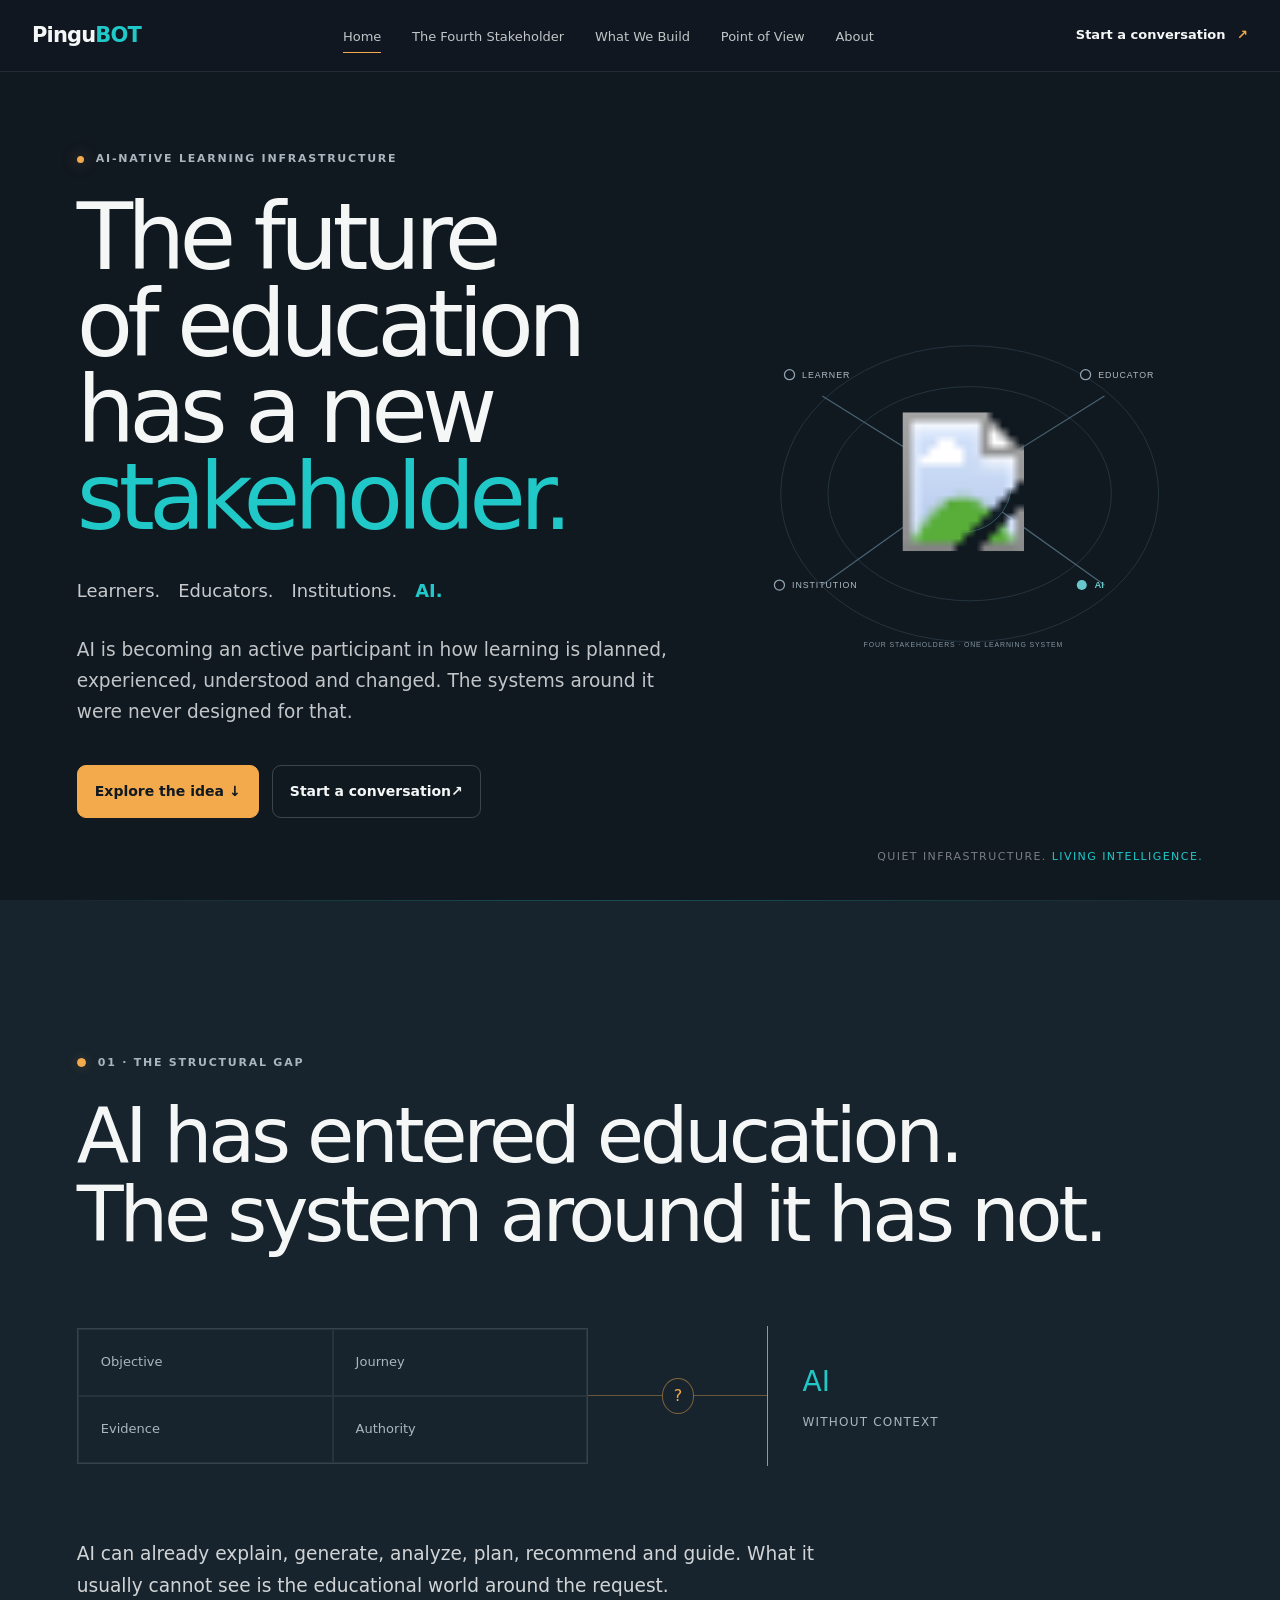
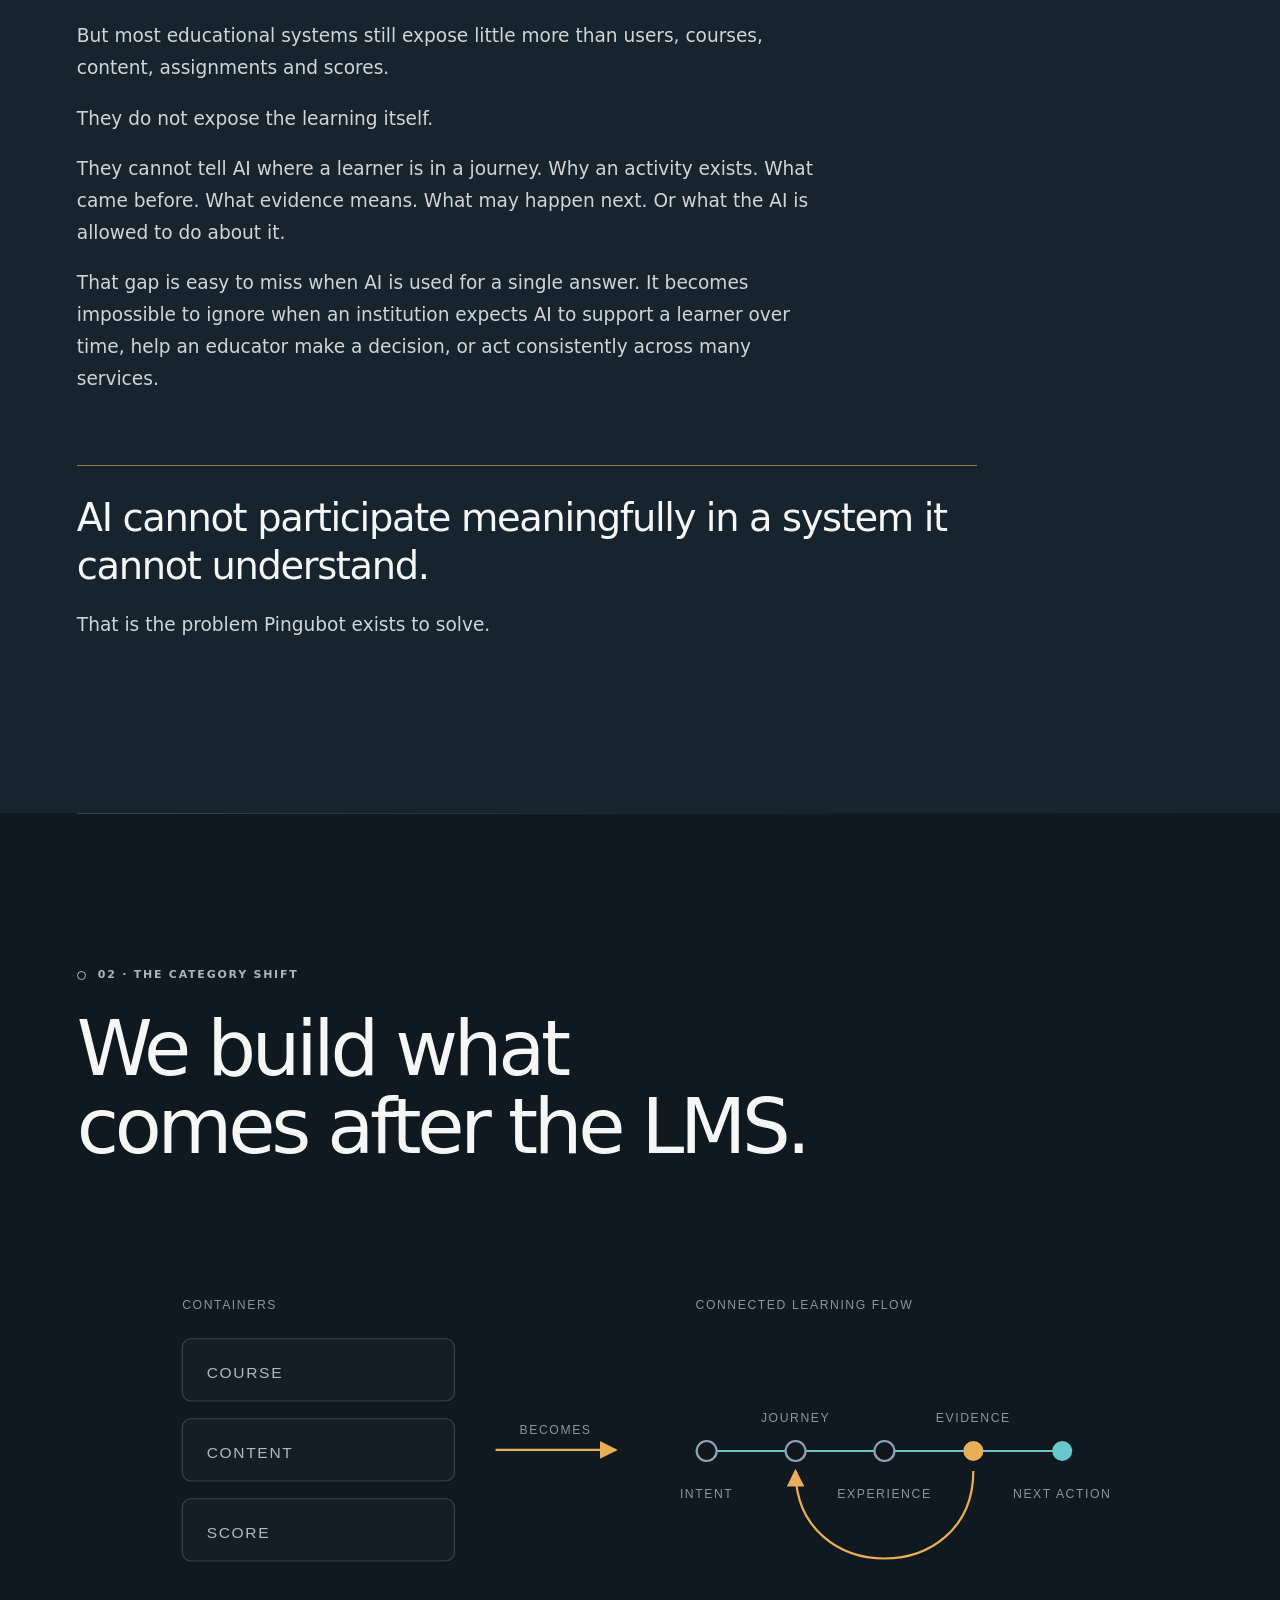
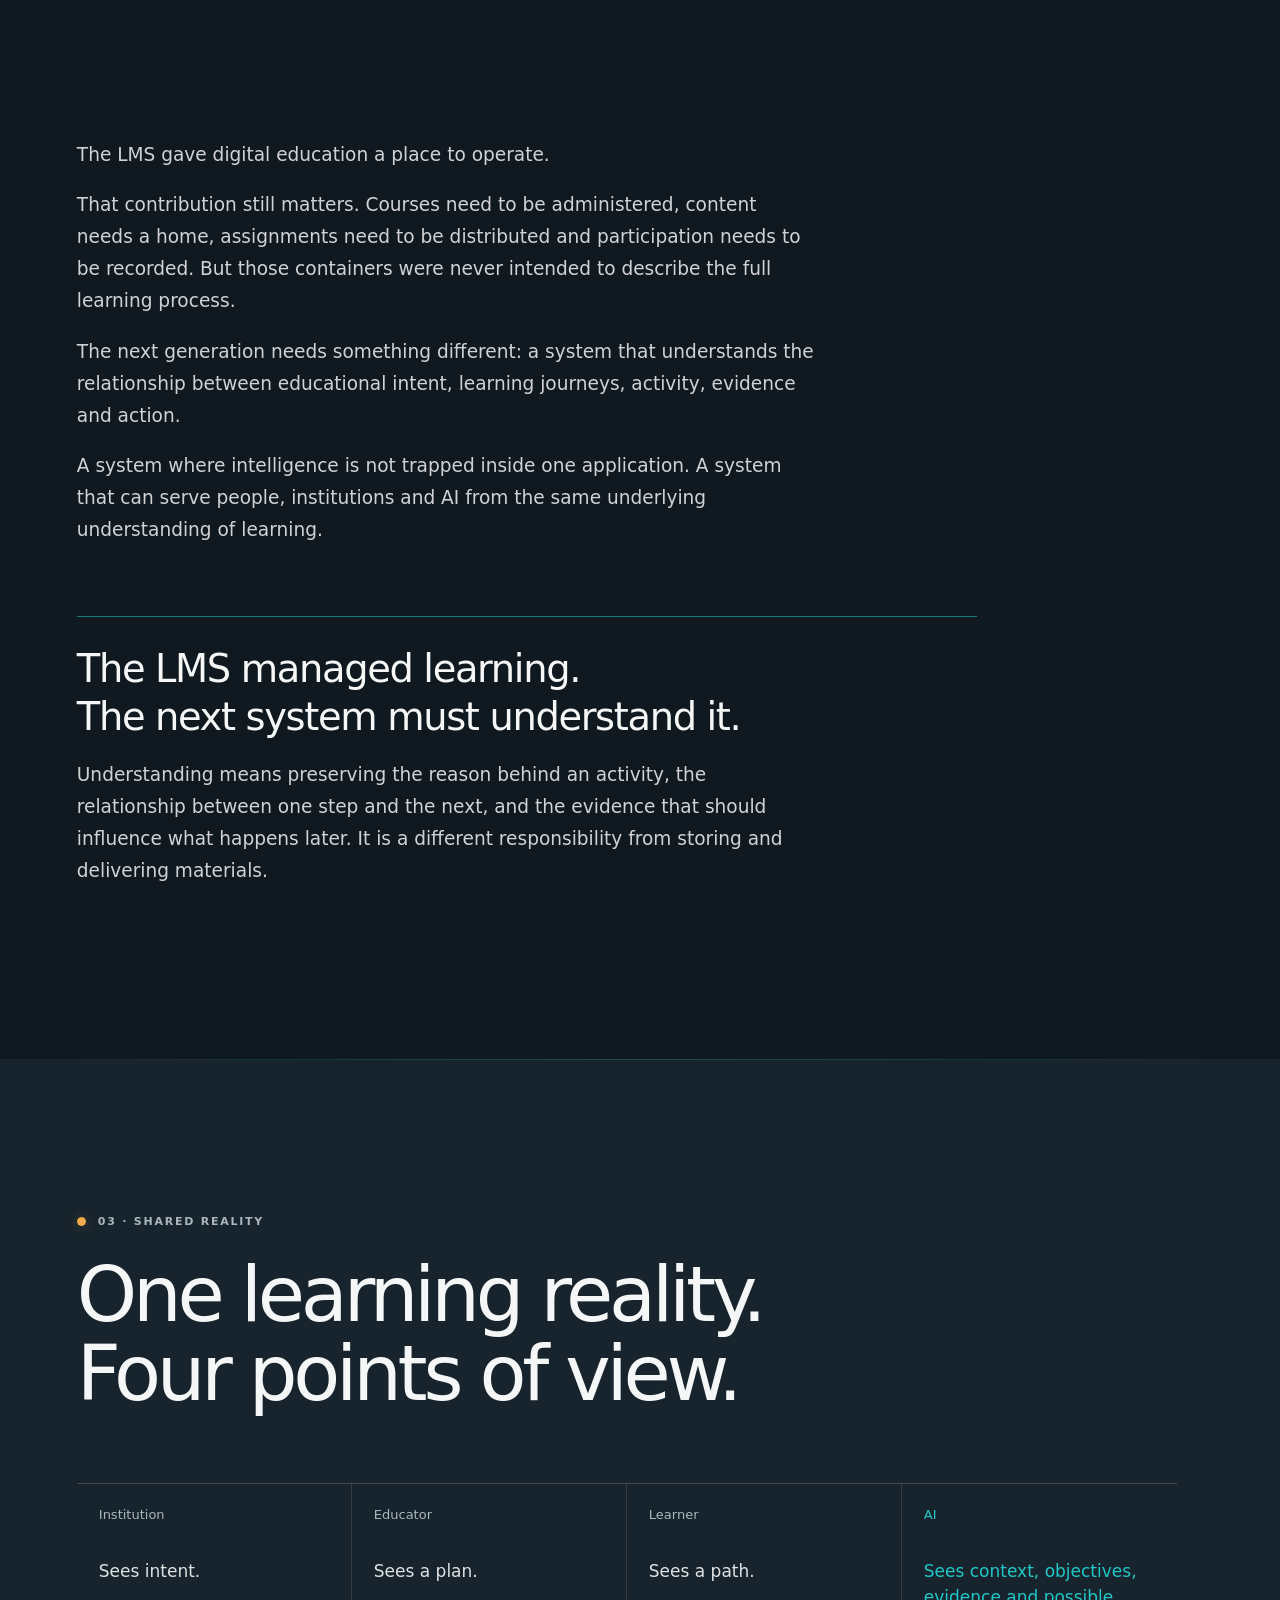
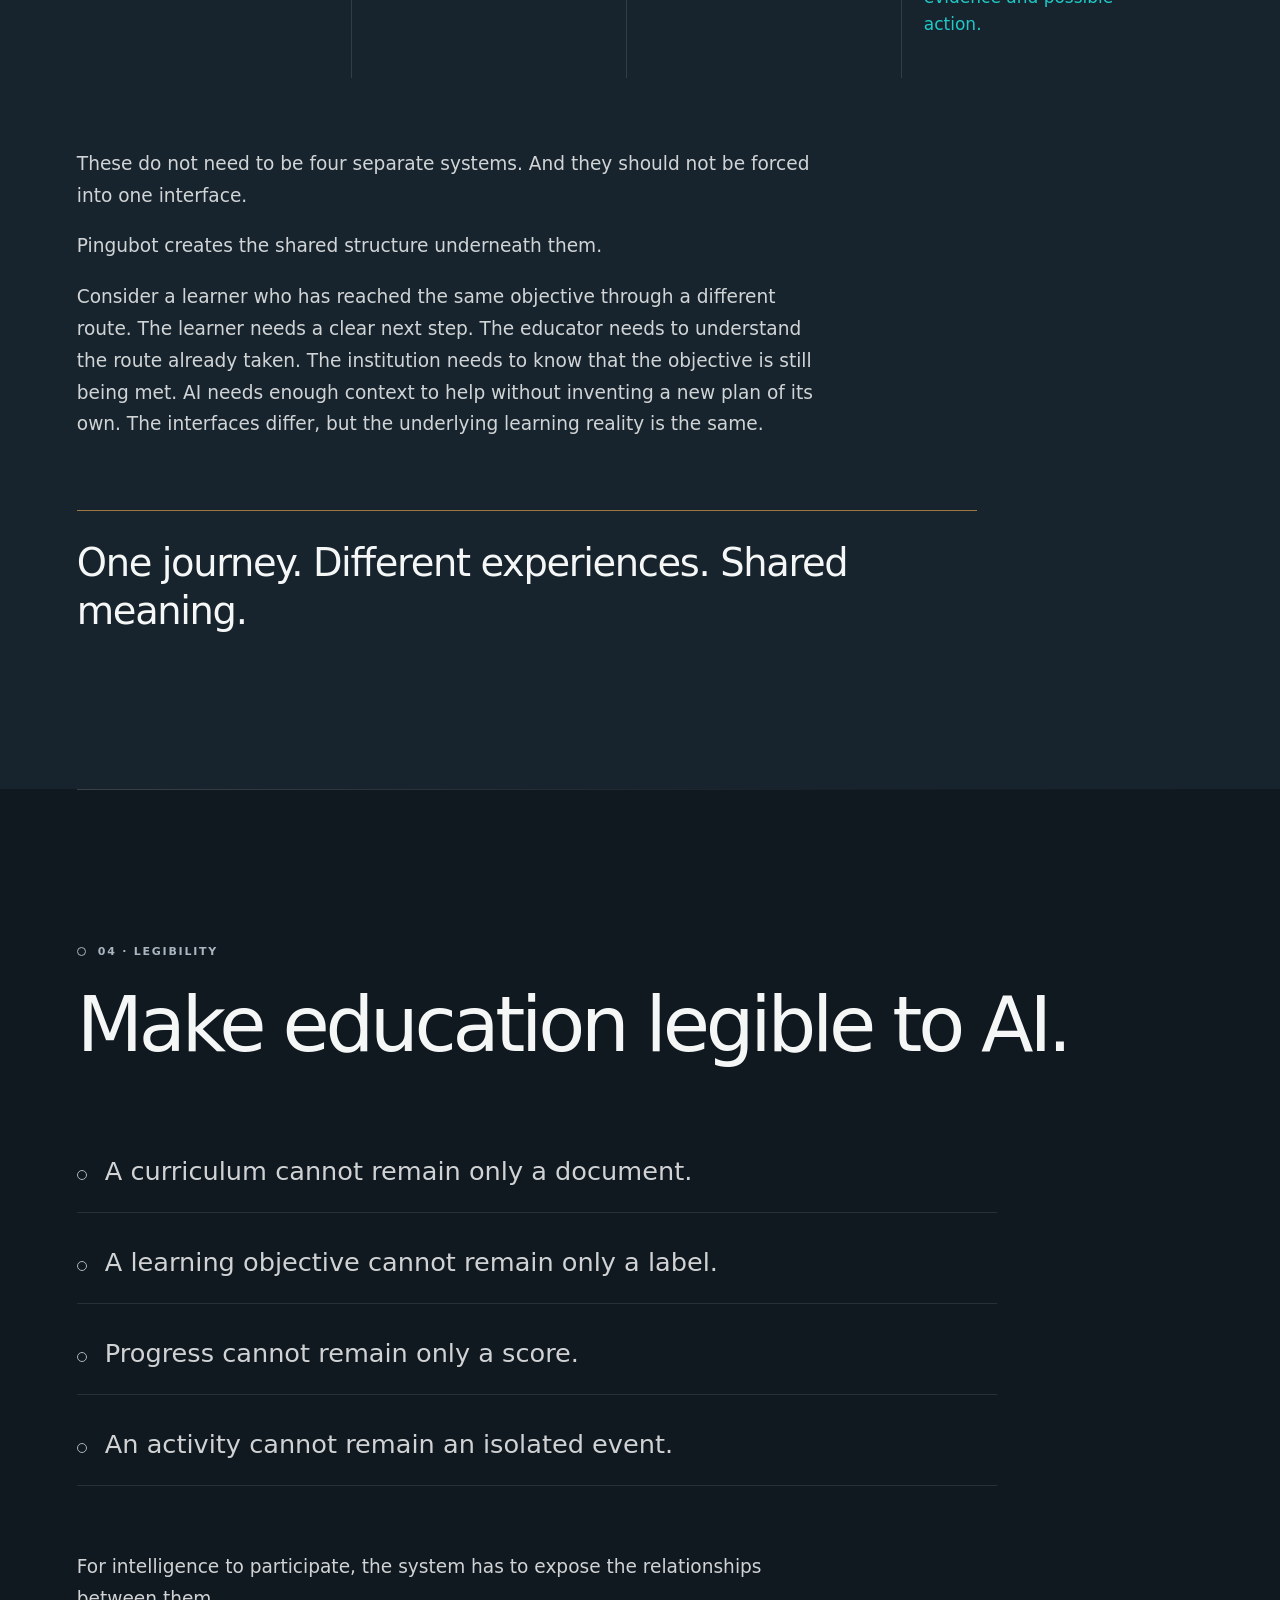
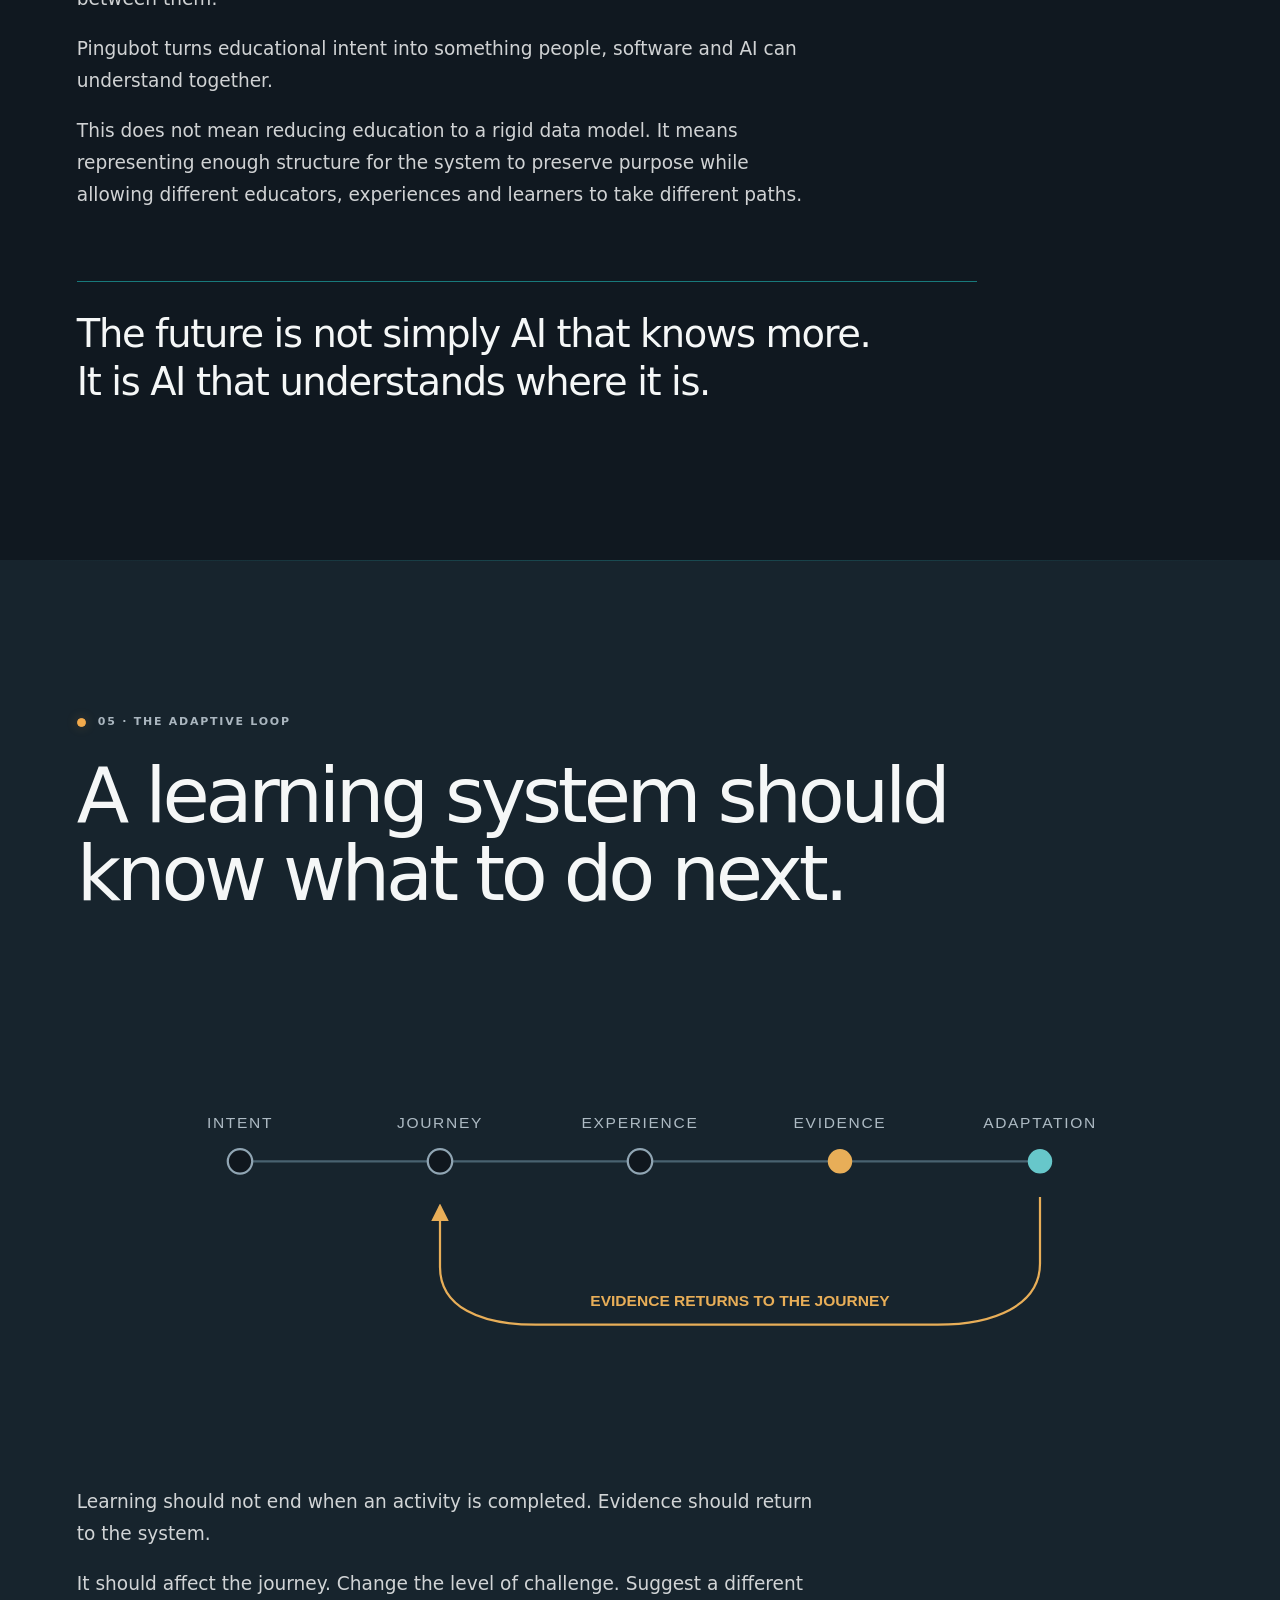
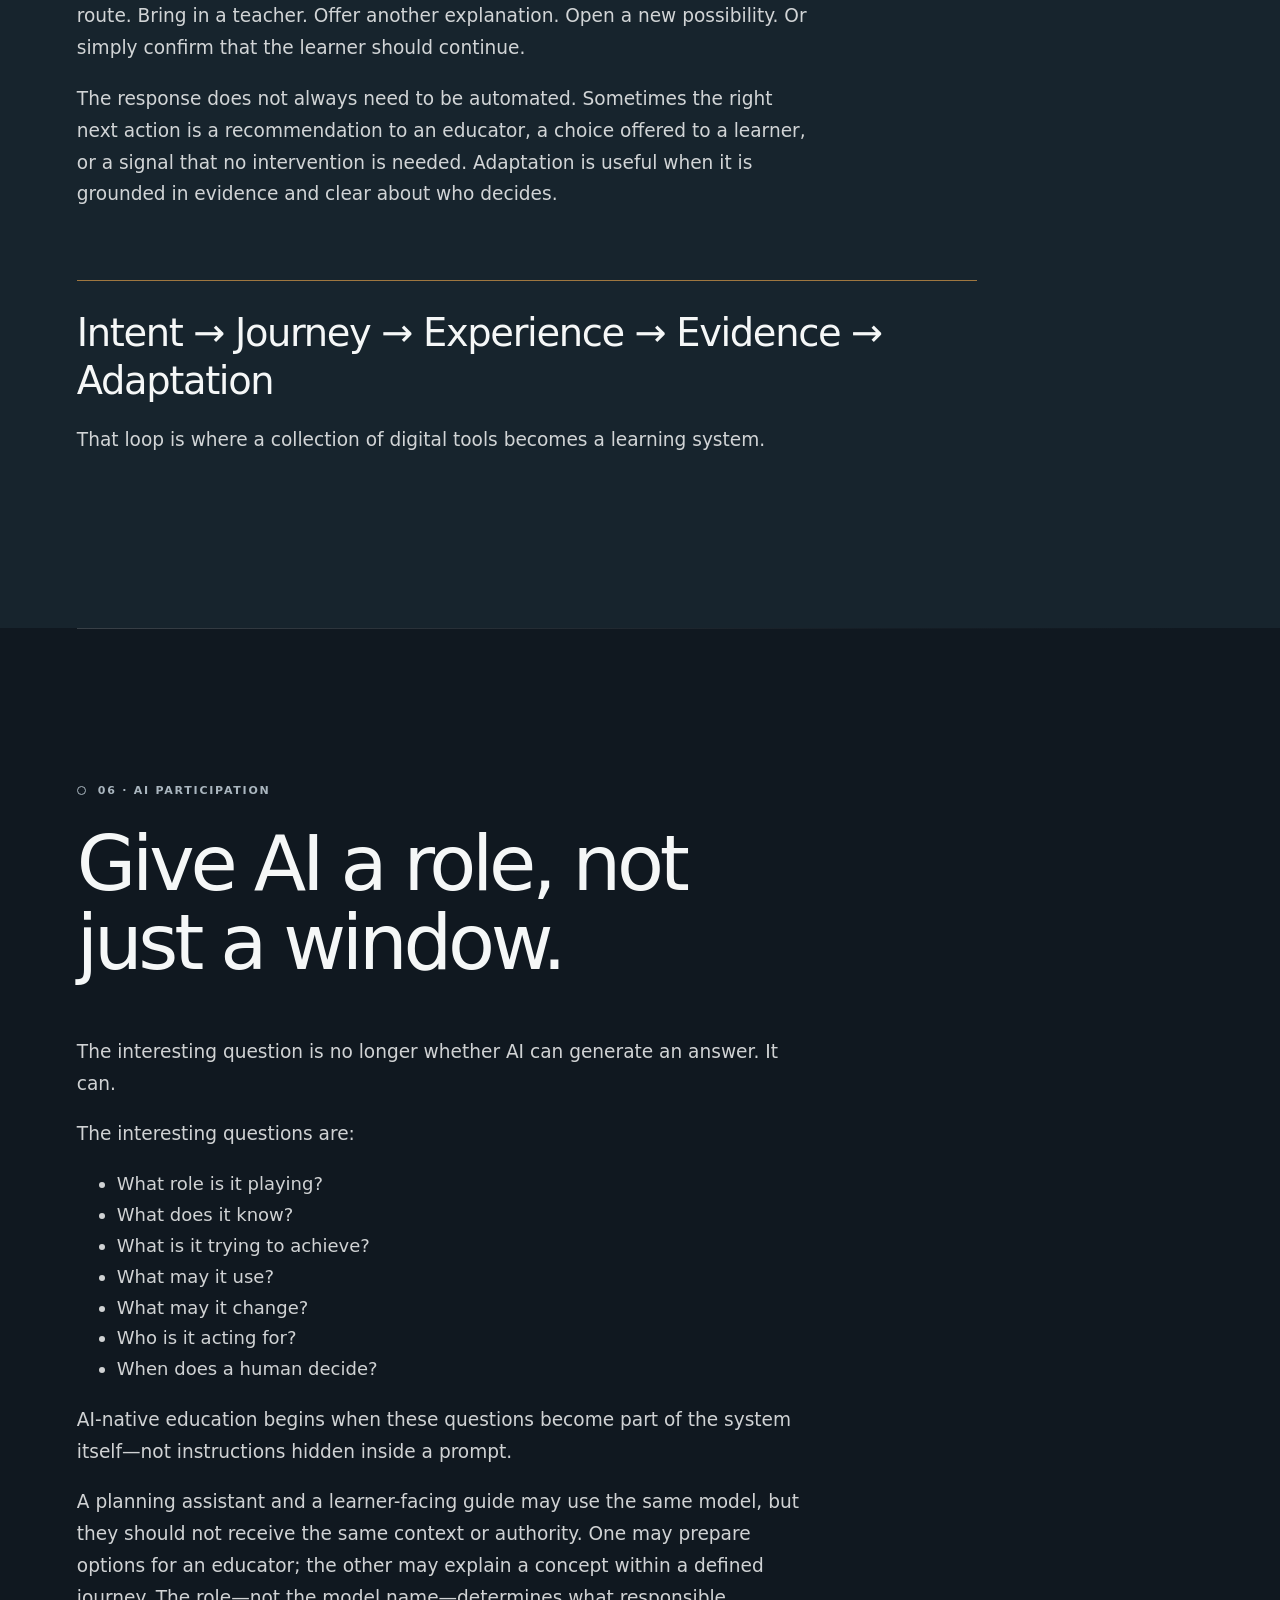
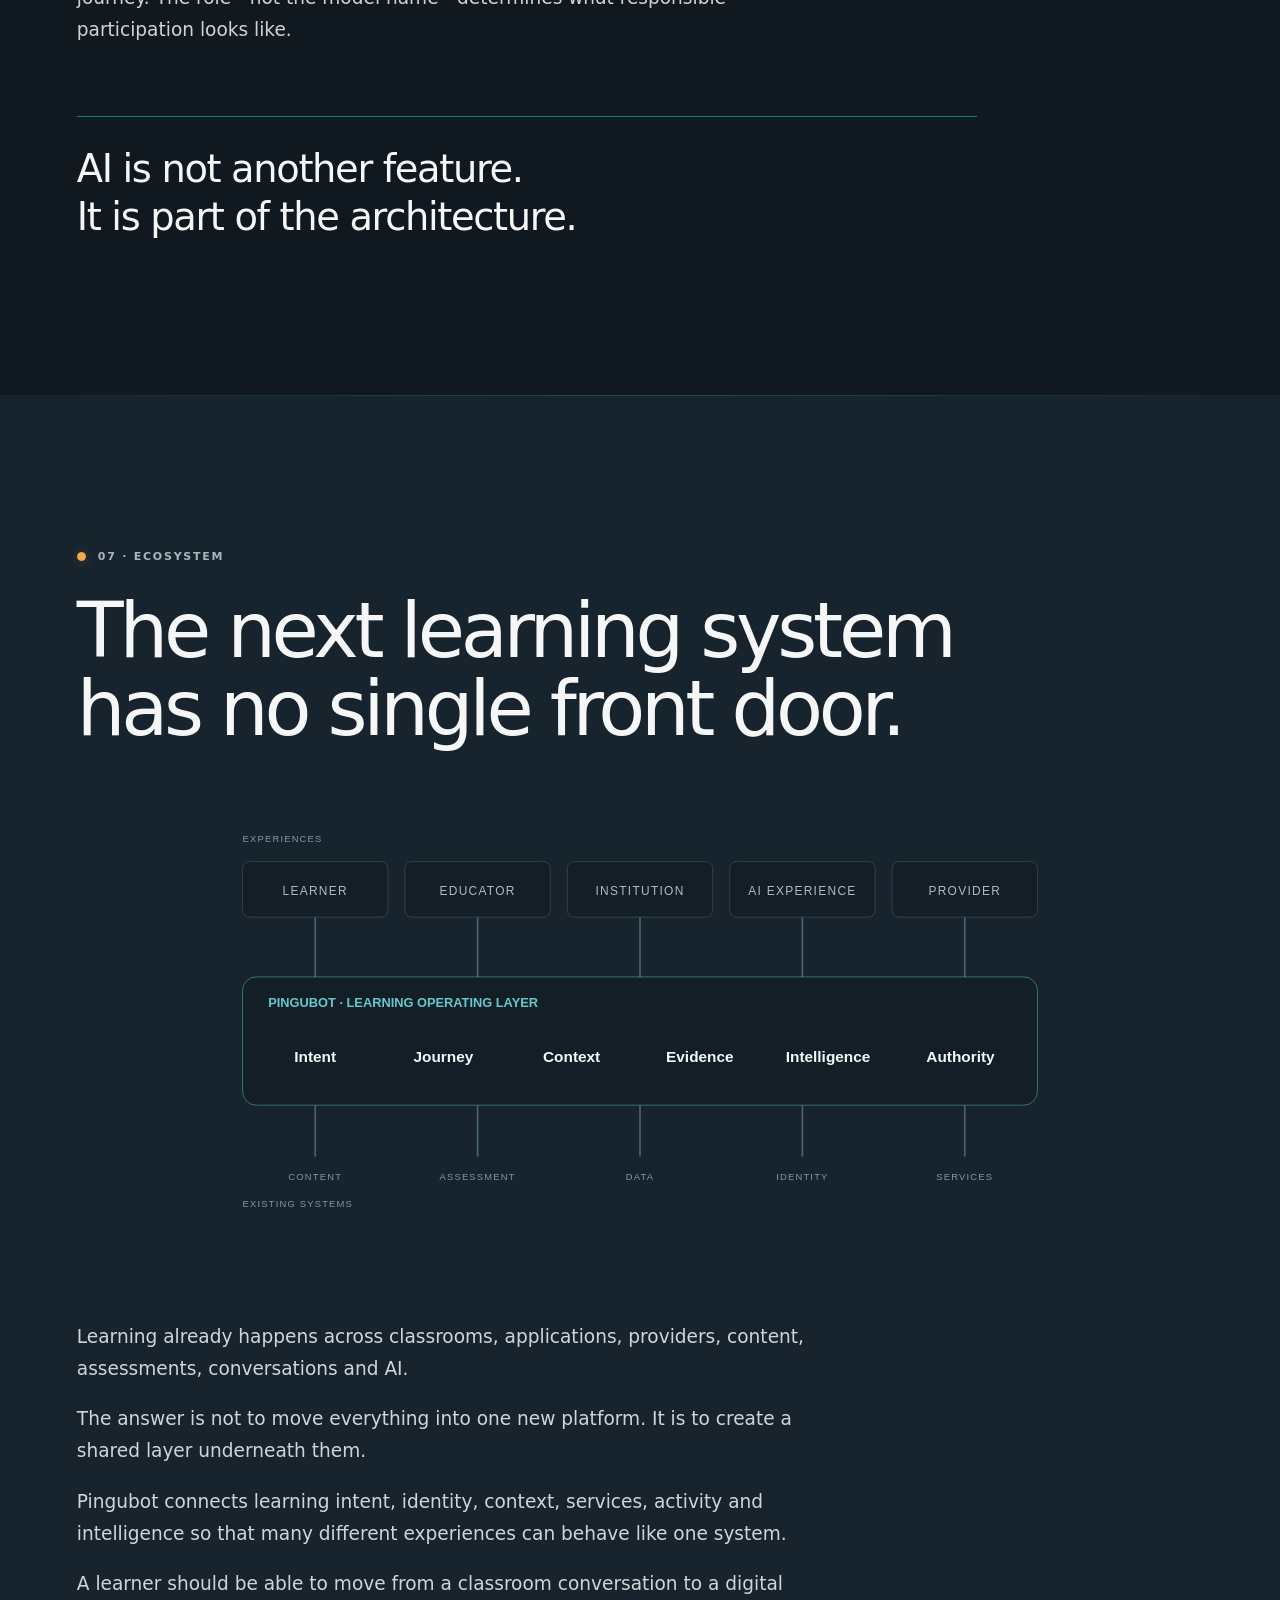
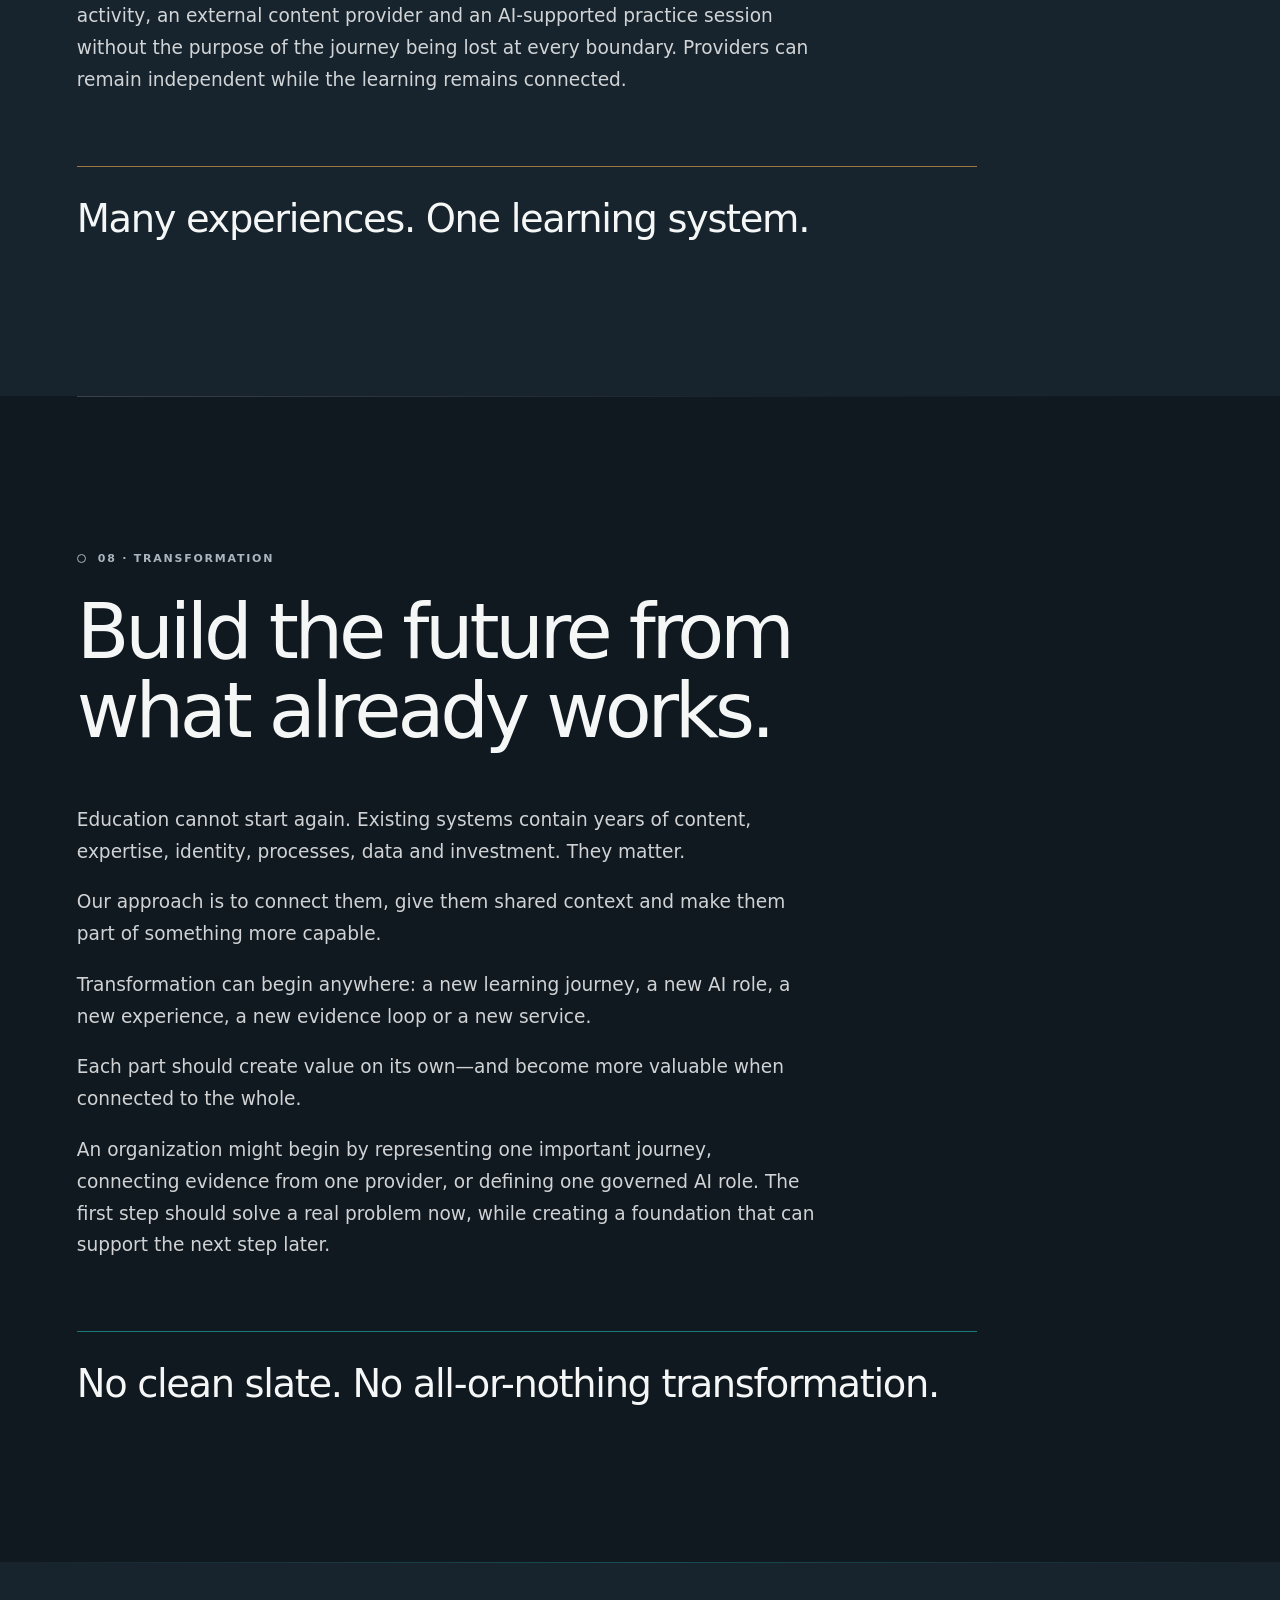
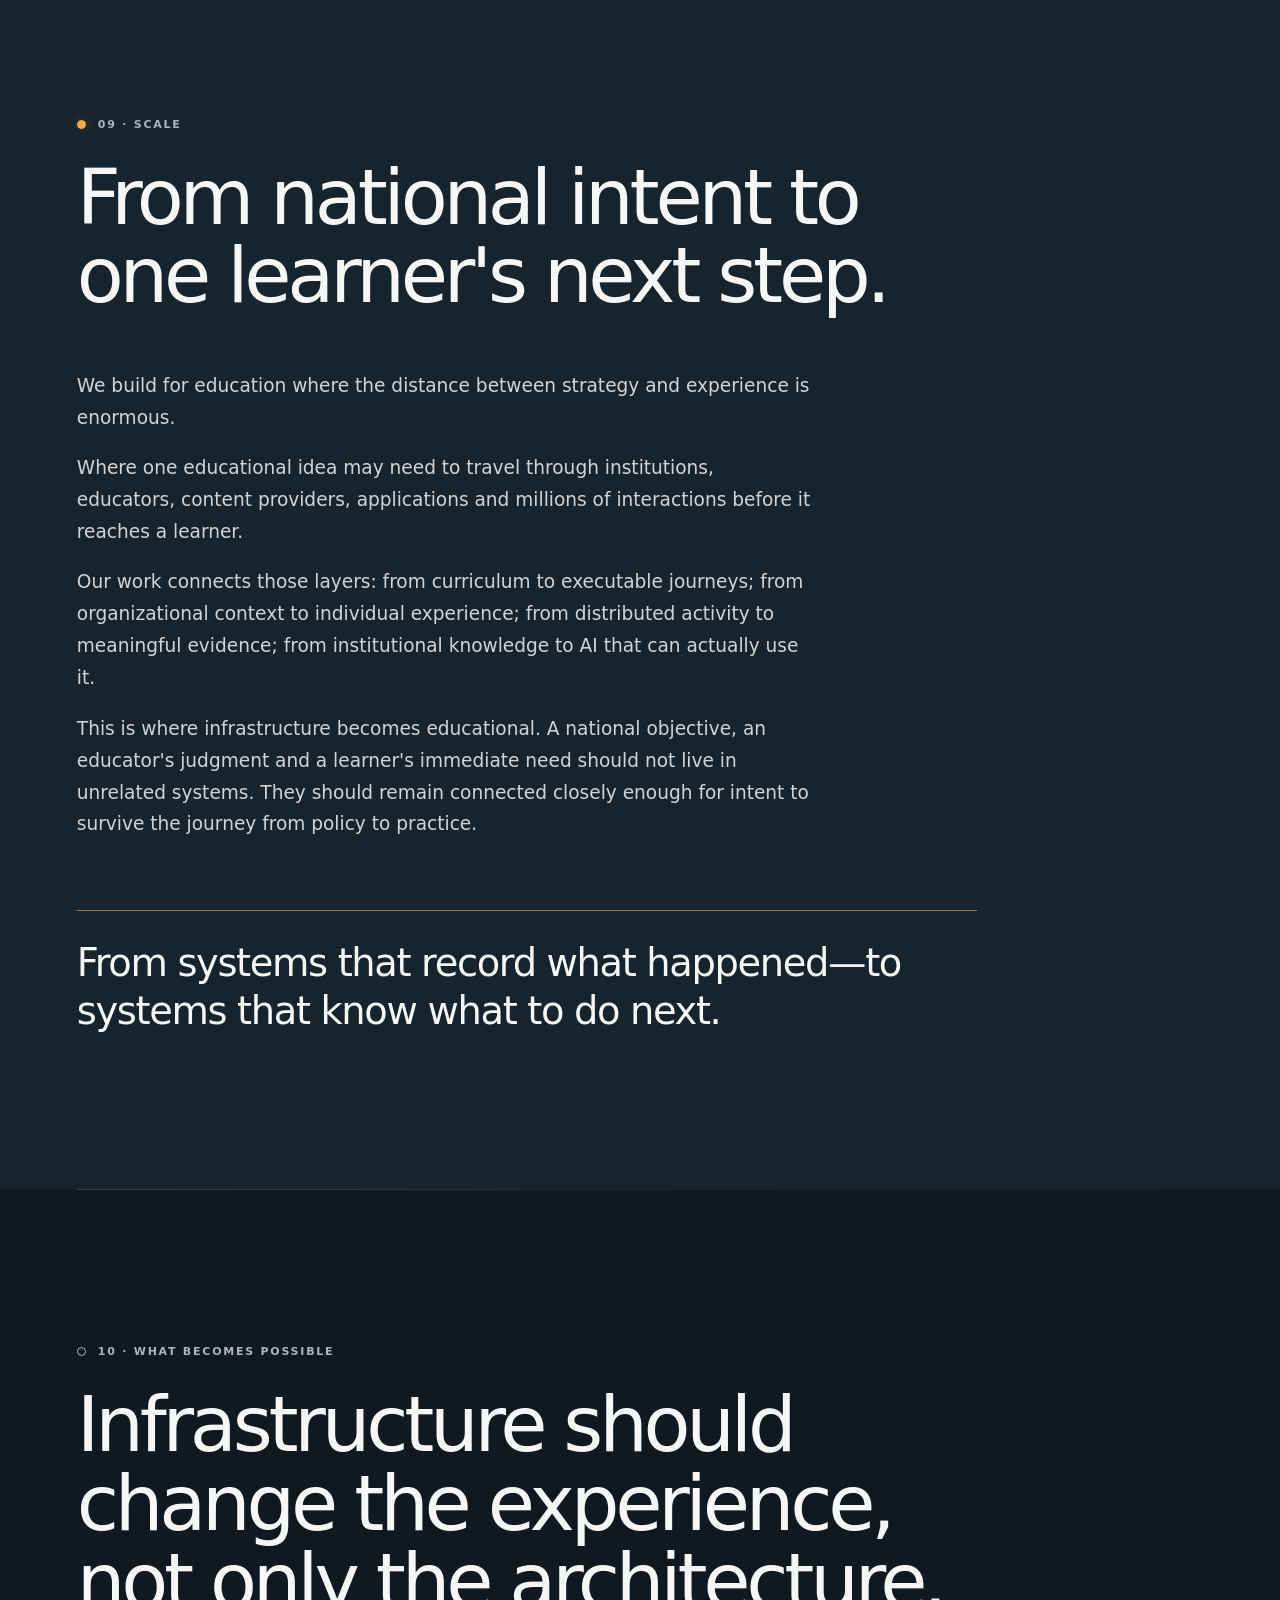
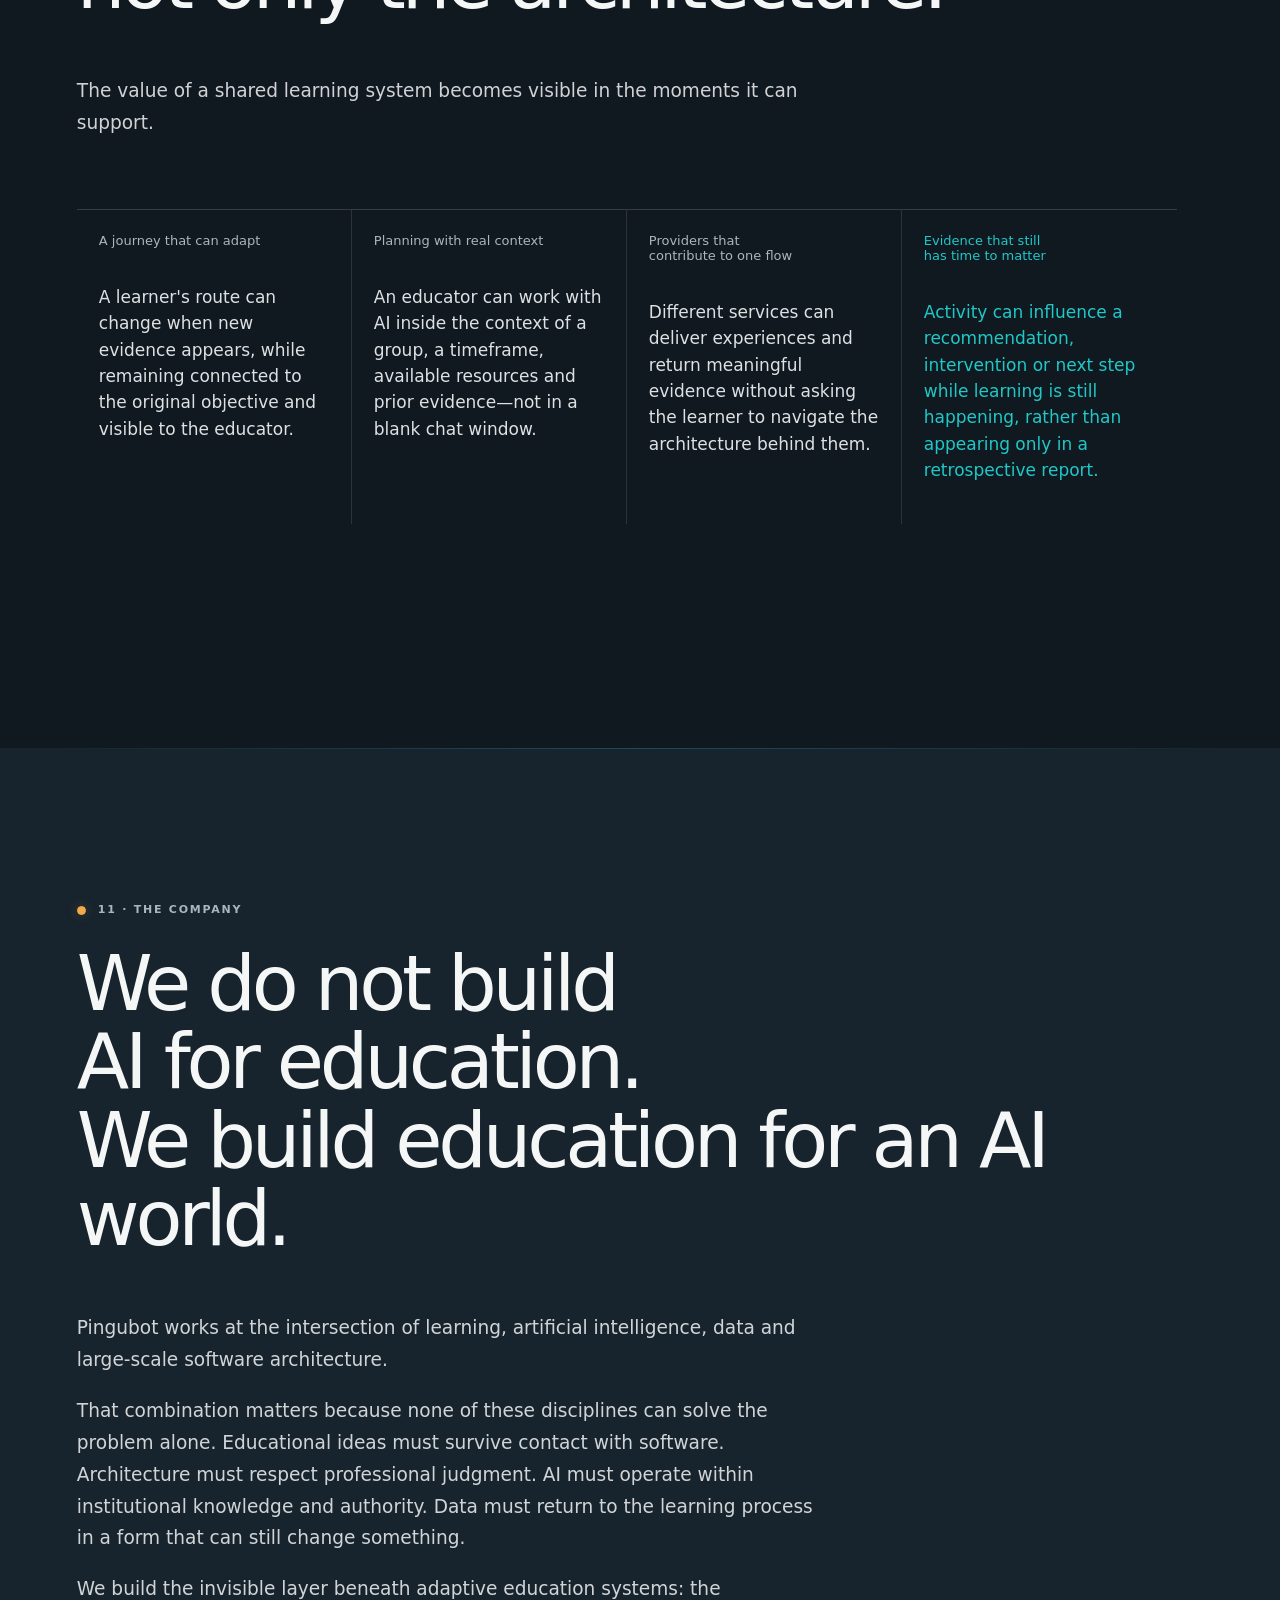
==== commit 33291044: "more fixes" ====
--- a/index.html
+++ b/index.html
@@ -27,7 +27,7 @@
     <meta name="twitter:description" content="Infrastructure for education where learners, educators, institutions and AI operate inside one shared learning system." />
     <meta name="twitter:image" content="https://pingubot.com/assets/penguin-ai.png" />
     <meta name="twitter:image:alt" content="A network-shaped penguin representing AI as the fourth stakeholder in education" />
-    <link rel="stylesheet" href="styles.css?v=20260830-5" />
+    <link rel="stylesheet" href="styles.css?v=20260830-7" />
     <script type="application/ld+json">
       {"@context":"https://schema.org","@graph":[{"@type":"Organization","@id":"https://pingubot.com/#organization","name":"PinguBOT","url":"https://pingubot.com/","email":"info@pingubot.com","logo":{"@type":"ImageObject","url":"https://pingubot.com/assets/penguin-ai.png","width":1254,"height":1254}},{"@type":"WebSite","@id":"https://pingubot.com/#website","url":"https://pingubot.com/","name":"PinguBOT","description":"AI-native learning infrastructure","publisher":{"@id":"https://pingubot.com/#organization"},"inLanguage":"en"},{"@type":"WebPage","@id":"https://pingubot.com/#webpage","url":"https://pingubot.com/","name":"PinguBOT — AI-Native Learning Infrastructure","description":"PinguBOT builds the infrastructure for education where learners, educators, institutions and AI operate inside one shared learning system.","isPartOf":{"@id":"https://pingubot.com/#website"},"about":{"@id":"https://pingubot.com/#organization"},"inLanguage":"en"}]}
     </script>
@@ -53,14 +53,7 @@
           <p class="hero-summary">AI is becoming an active participant in how learning is planned, experienced, understood and changed. The systems around it were never designed for that.</p>
           <div class="actions"><a class="action primary" href="#structural-gap">Explore the idea <span aria-hidden="true">↓</span></a><a class="action" href="/contact">Start a conversation <span aria-hidden="true">↗</span></a></div>
         </div>
-        <div class="hero-system" aria-label="AI joining learners, educators and institutions in one shared learning system">
-          <div class="orbit orbit-one"></div><div class="orbit orbit-two"></div>
-          <div class="system-node node-learner"><i></i><span>Learner</span></div>
-          <div class="system-node node-educator"><i></i><span>Educator</span></div>
-          <div class="system-node node-institution"><i></i><span>Institution</span></div>
-          <div class="system-node node-ai"><i></i><span>AI</span></div>
-          <div class="penguin-field"><img src="assets/penguin-ai.png" alt="A network-shaped penguin representing AI as the fourth stakeholder" /></div>
-        </div>
+        <svg class="system-illustration hero-system" role="img" aria-label="Learners, educators, institutions and AI connected in one learning system"><use href="assets/system-diagrams.svg#four-stakeholders"></use></svg>
         <p class="hero-footnote">Quiet infrastructure. <span>Living intelligence.</span></p>
       </section>
 
@@ -84,11 +77,7 @@
       <section>
         <p class="section-label">02 · The category shift</p>
         <h2>We build what comes after the LMS.</h2>
-        <div class="evolution-visual" aria-label="Learning evolving from containers into a connected process">
-          <div class="old-system"><span>Course</span><span>Content</span><span>Score</span></div>
-          <div class="transition-mark">becomes</div>
-          <div class="learning-path"><span>Intent</span><i></i><span>Journey</span><i></i><span>Experience</span><i></i><span>Evidence</span><i></i><strong>Next action</strong></div>
-        </div>
+        <svg class="system-illustration" role="img" aria-label="Courses, content and scores becoming a connected learning flow"><use href="assets/system-diagrams.svg#before-after"></use></svg>
         <p>The LMS gave digital education a place to operate.</p>
         <p>That contribution still matters. Courses need to be administered, content needs a home, assignments need to be distributed and participation needs to be recorded. But those containers were never intended to describe the full learning process.</p>
         <p>The next generation needs something different: a system that understands the relationship between educational intent, learning journeys, activity, evidence and action.</p>
@@ -125,10 +114,7 @@
       <section>
         <p class="section-label">05 · The adaptive loop</p>
         <h2>A learning system should know what to do next.</h2>
-        <div class="loop-visual" aria-label="Evidence returns to the system and changes the learning journey">
-          <div class="loop-track"><span>Intent</span><span>Journey</span><span>Experience</span><span class="evidence">Evidence</span><span class="adaptation">Adaptation</span></div>
-          <div class="return-path"><i></i><span>evidence returns</span></div>
-        </div>
+        <svg class="system-illustration" role="img" aria-label="Intent becomes a journey and experience; evidence returns to drive adaptation"><use href="assets/system-diagrams.svg#adaptive-loop"></use></svg>
         <p>Learning should not end when an activity is completed. Evidence should return to the system.</p>
         <p>It should affect the journey. Change the level of challenge. Suggest a different route. Bring in a teacher. Offer another explanation. Open a new possibility. Or simply confirm that the learner should continue.</p>
         <p>The response does not always need to be automated. Sometimes the right next action is a recommendation to an educator, a choice offered to a learner, or a signal that no intervention is needed. Adaptation is useful when it is grounded in evidence and clear about who decides.</p>
@@ -150,11 +136,7 @@
       <section>
         <p class="section-label">07 · Ecosystem</p>
         <h2>The next learning system has no single front door.</h2>
-        <div class="ecosystem-visual" aria-label="Many learning experiences connected through one shared learning layer">
-          <div class="experience-row"><span>Classroom</span><span>Content</span><span>Assessment</span><span>Conversation</span><span>AI</span></div>
-          <div class="connector-field"><i></i><i></i><i></i><i></i><i></i></div>
-          <div class="shared-layer">Shared learning reality <b>Intent · Context · Evidence</b></div>
-        </div>
+        <svg class="system-illustration" role="img" aria-label="Many experiences connected by one learning operating layer"><use href="assets/system-diagrams.svg#operating-layer"></use></svg>
         <p>Learning already happens across classrooms, applications, providers, content, assessments, conversations and AI.</p>
         <p>The answer is not to move everything into one new platform. It is to create a shared layer underneath them.</p>
         <p>Pingubot connects learning intent, identity, context, services, activity and intelligence so that many different experiences can behave like one system.</p>
--- a/styles.css
+++ b/styles.css
@@ -696,50 +696,6 @@
 .home-page .action.primary { color: var(--midnight); background: var(--warm-signal); border-color: var(--warm-signal); }
 .home-page .action.primary span { color: var(--midnight); }
 
-.home-page .hero-system {
-  position: relative;
-  align-self: stretch;
-  min-height: 620px;
-  isolation: isolate;
-}
-
-.home-page .hero-system::before {
-  position: absolute;
-  inset: 15% -15% 7% -15%;
-  z-index: -1;
-  background: radial-gradient(ellipse, rgba(32,200,199,.12), transparent 61%);
-  content: "";
-}
-
-.home-page .penguin-field {
-  position: absolute;
-  right: -3%;
-  bottom: 3%;
-  width: min(39vw, 620px);
-  opacity: .76;
-  filter: saturate(.72) hue-rotate(-4deg) brightness(.85);
-  animation: entity-resolve 1400ms cubic-bezier(.2,.7,.2,1) both;
-}
-
-.home-page .penguin-field img { display: block; width: 100%; height: auto; }
-
-.home-page .orbit {
-  position: absolute;
-  border: 1px solid rgba(145,160,174,.19);
-  border-radius: 50%;
-  transform: rotate(-18deg);
-}
-.home-page .orbit-one { inset: 14% -12% 2% -5%; }
-.home-page .orbit-two { inset: 27% 1% 17% 13%; border-color: rgba(32,200,199,.18); transform: rotate(20deg); }
-
-.home-page .system-node { position: absolute; z-index: 3; color: var(--slate); font-size: 10px; letter-spacing: .12em; text-transform: uppercase; }
-.home-page .system-node i { display: block; width: 8px; height: 8px; margin-bottom: 8px; border: 1px solid var(--slate); border-radius: 50%; background: var(--midnight); }
-.home-page .node-learner { top: 18%; left: 10%; }
-.home-page .node-educator { top: 35%; right: -1%; }
-.home-page .node-institution { bottom: 16%; left: 4%; }
-.home-page .node-ai { right: 13%; bottom: 9%; color: var(--ai-cyan); }
-.home-page .node-ai i { border-color: var(--ai-cyan); background: var(--ai-cyan); box-shadow: 0 0 15px rgba(32,200,199,.6); }
-
 .home-page .hero-footnote {
   position: absolute;
   right: clamp(32px,6vw,86px);
@@ -752,10 +708,7 @@
 }
 .home-page .hero-footnote span { color: var(--ai-cyan); }
 
-.gap-visual,
-.evolution-visual,
-.loop-visual,
-.ecosystem-visual {
+.gap-visual {
   max-width: 1100px;
   margin: 72px 0;
   color: var(--slate);
@@ -769,34 +722,6 @@
 .broken-path b { display: grid; width: 36px; height: 36px; place-items: center; border: 1px solid rgba(230,164,75,.5); border-radius: 50%; font-weight: 500; }
 .ai-position { padding: 34px; border-left: 1px solid var(--ai-cyan); color: var(--ai-cyan); font-size: 28px; }
 .ai-position span { display: block; margin-top: 8px; color: var(--slate); font-size: 12px; letter-spacing: .1em; text-transform: uppercase; }
-
-.evolution-visual { display: grid; grid-template-columns: .75fr auto 1.8fr; gap: 34px; align-items: center; }
-.old-system { display: grid; gap: 7px; }
-.old-system span { padding: 12px 15px; border: 1px solid rgba(244,247,248,.12); font-size: 12px; }
-.transition-mark { font-size: 10px; letter-spacing: .13em; text-transform: uppercase; }
-.learning-path { display: flex; align-items: center; justify-content: space-between; font-size: 11px; }
-.learning-path i { flex: 1; height: 1px; margin: 0 8px; background: linear-gradient(90deg, rgba(145,160,174,.35), var(--ai-cyan)); }
-.learning-path strong { color: var(--warm-signal); font-weight: 600; }
-
-.loop-visual { position: relative; padding-bottom: 56px; }
-.loop-track { display: grid; grid-template-columns: repeat(5,1fr); }
-.loop-track span { position: relative; padding: 25px 10px 0; border-top: 1px solid rgba(145,160,174,.4); font-size: 12px; }
-.loop-track span::before { position: absolute; top: -5px; left: 0; width: 9px; height: 9px; border: 1px solid var(--slate); border-radius: 50%; background: var(--midnight); content: ""; }
-.loop-track .evidence::before { border-color: var(--warm-signal); background: var(--warm-signal); }
-.loop-track .adaptation { color: var(--warm-signal); border-color: var(--warm-signal); }
-.loop-track .adaptation::before { border-color: var(--warm-signal); background: var(--warm-signal); }
-.return-path { position: absolute; right: 10%; bottom: 0; left: 36%; height: 42px; border-right: 1px solid var(--warm-signal); border-bottom: 1px solid var(--warm-signal); border-left: 1px solid var(--warm-signal); border-radius: 0 0 18px 18px; }
-.return-path i::before { position: absolute; top: -4px; left: -4px; width: 7px; height: 7px; border-top: 1px solid var(--warm-signal); border-left: 1px solid var(--warm-signal); content: ""; transform: rotate(45deg); }
-.return-path span { position: absolute; bottom: -9px; left: 50%; padding: 0 9px; background: var(--midnight); color: var(--warm-signal); font-size: 9px; letter-spacing: .12em; text-transform: uppercase; transform: translateX(-50%); }
-
-.ecosystem-visual { margin-top: 80px; }
-.experience-row { display: grid; grid-template-columns: repeat(5,1fr); gap: 14px; }
-.experience-row span { padding-bottom: 18px; border-bottom: 1px solid rgba(244,247,248,.2); font-size: 12px; text-align: center; }
-.experience-row span:last-child { color: var(--ai-cyan); }
-.connector-field { display: grid; grid-template-columns: repeat(5,1fr); gap: 14px; height: 62px; }
-.connector-field i { width: 1px; height: 100%; margin: auto; background: linear-gradient(var(--slate), var(--ai-cyan)); opacity: .45; }
-.shared-layer { padding: 24px; border: 1px solid rgba(32,200,199,.3); background: rgba(32,200,199,.04); color: var(--arctic); font-size: 16px; text-align: center; }
-.shared-layer b { display: block; margin-top: 8px; color: var(--ai-cyan); font-size: 10px; font-weight: 500; letter-spacing: .15em; text-transform: uppercase; }
 
 .home-page .review-grid {
   max-width: 1100px;
@@ -1024,60 +949,6 @@
   align-self: center;
 }
 
-.stakeholder-map {
-  position: relative;
-  min-height: clamp(520px, 43vw, 620px);
-  overflow: hidden;
-  border-left: 1px solid rgba(245,247,247,.12);
-}
-
-.stakeholder-map::before,
-.stakeholder-map::after {
-  position: absolute;
-  left: 0;
-  width: 72%;
-  height: 1px;
-  background: linear-gradient(90deg, rgba(145,160,174,.5), transparent);
-  content: "";
-}
-.stakeholder-map::before { top: 22%; }
-.stakeholder-map::after { top: 48%; }
-
-.stakeholder-axis {
-  position: absolute;
-  top: 12%;
-  left: 28px;
-  display: grid;
-  gap: 24px;
-  color: var(--slate);
-  font-size: 10px;
-  letter-spacing: .14em;
-  text-transform: uppercase;
-}
-.stakeholder-axis i { width: 1px; height: 24px; margin-left: 3px; background: rgba(145,160,174,.4); }
-
-.stakeholder-map img {
-  position: absolute;
-  right: -3%;
-  bottom: 2%;
-  width: min(88%, 580px);
-  height: auto;
-  opacity: .48;
-  object-fit: contain;
-  filter: saturate(.65) brightness(.78);
-  animation: entity-resolve 1400ms cubic-bezier(.2,.7,.2,1) both;
-}
-
-.fourth-entry {
-  position: absolute;
-  top: 57%;
-  left: 28px;
-  z-index: 2;
-  color: var(--ai-cyan);
-}
-.fourth-entry b { display: block; font-size: clamp(58px,5.5vw,82px); font-weight: 500; line-height: 1; letter-spacing: -.055em; }
-.fourth-entry span { display: block; max-width: 180px; margin-top: 9px; font-size: 10px; line-height: 1.5; letter-spacing: .14em; text-transform: uppercase; }
-
 .stakeholder-page .stakeholder-hero .statement {
   margin-left: 0;
   font-size: clamp(30px,3vw,46px);
@@ -1113,26 +984,6 @@
 .empty-window b { margin-top: 8px; color: var(--slate); font-size: 9px; font-weight: 500; letter-spacing: .14em; text-transform: uppercase; }
 .empty-window i { position: absolute; top: 50%; left: -5px; width: 9px; height: 9px; border: 1px solid var(--warm-signal); border-radius: 50%; background: var(--midnight); }
 
-.role-spectrum {
-  display: grid;
-  grid-template-columns: repeat(4,1fr);
-  max-width: 1100px;
-  margin: 70px 0;
-  counter-reset: roles;
-}
-.role-spectrum span {
-  position: relative;
-  min-height: 115px;
-  padding: 30px 20px 18px;
-  border-top: 1px solid rgba(32,200,199,.42);
-  border-right: 1px solid rgba(245,247,247,.1);
-  color: rgba(245,247,247,.86);
-  font-size: 13px;
-  counter-increment: roles;
-}
-.role-spectrum span::before { position: absolute; top: -8px; left: 20px; display: grid; width: 16px; height: 16px; place-content: center; border: 1px solid var(--ai-cyan); border-radius: 50%; background: var(--midnight); color: var(--ai-cyan); content: counter(roles); font-size: 8px; }
-.role-spectrum span:last-child { border-right: 0; }
-
 .stakeholder-page .contract-section .review-grid { grid-template-columns: repeat(3,1fr); }
 .stakeholder-page .contract-section .review-grid > div:nth-child(3n) { border-right: 0; }
 .stakeholder-page .contract-section .review-grid > div:nth-child(n+4) { border-top: 1px solid rgba(245,247,247,.12); }
@@ -1152,20 +1003,6 @@
 .authority-path strong { padding: 18px 22px; border: 1px solid var(--warm-signal); border-radius: 50%; color: var(--warm-signal); font-weight: 500; text-align: center; }
 .authority-path span:last-child { color: var(--ai-cyan); }
 
-.feedback-cycle {
-  display: flex;
-  align-items: center;
-  max-width: 1080px;
-  margin: 70px 0 85px;
-  color: var(--slate);
-  font-size: 12px;
-}
-.feedback-cycle span,
-.feedback-cycle strong { white-space: nowrap; }
-.feedback-cycle i { flex: 1; height: 1px; margin: 0 15px; background: rgba(145,160,174,.35); }
-.feedback-cycle strong { color: var(--warm-signal); font-weight: 600; }
-.feedback-cycle i:last-child { position: relative; height: 52px; border-top: 1px solid var(--warm-signal); border-right: 1px solid var(--warm-signal); border-radius: 0 28px 0 0; background: none; }
-.feedback-cycle i:last-child::after { position: absolute; right: -4px; bottom: -3px; width: 7px; height: 7px; border-right: 1px solid var(--warm-signal); border-bottom: 1px solid var(--warm-signal); content: ""; transform: rotate(45deg); }
 
 .stakeholder-page section:last-of-type {
   min-height: 80svh;
@@ -1206,9 +1043,6 @@
   .stakeholder-page .contract-section .review-grid > div { border-right: 0; }
   .authority-path { grid-template-columns: 1fr; justify-items: start; gap: 13px; }
   .authority-path i { width: 1px; height: 30px; margin: 0 0 0 28px; }
-  .feedback-cycle { display: grid; grid-template-columns: auto 1fr auto; gap: 20px 10px; }
-  .feedback-cycle i { min-width: 30px; margin: 0; }
-  .feedback-cycle i:last-child { display: none; }
 }
 
 /* Shared site footer */
@@ -1232,56 +1066,6 @@
 
 /* What We Build */
 .build-page .build-hero { min-height: auto; }
-.layer-system {
-  display: grid;
-  gap: 10px;
-  max-width: 1120px;
-  margin: 58px 0 0;
-  color: var(--slate);
-}
-.layer-experiences { display: grid; grid-template-columns: repeat(3,1fr); gap: 10px; }
-.layer-experiences span { padding: 18px; border: 1px solid rgba(245,247,247,.12); font-size: 11px; text-align: center; }
-.layer-core {
-  display: grid;
-  grid-template-columns: 1.2fr repeat(4,1fr);
-  align-items: center;
-  min-height: 94px;
-  border: 1px solid rgba(32,200,199,.38);
-  background: rgba(32,200,199,.045);
-}
-.layer-core > * { padding: 20px; border-right: 1px solid rgba(32,200,199,.14); font-size: 11px; text-align: center; }
-.layer-core > *:last-child { border-right: 0; }
-.layer-core b { color: var(--ai-cyan); font-size: 17px; font-weight: 550; }
-.layer-foundation { padding: 16px; border-top: 1px solid rgba(242,170,76,.5); color: var(--warm-signal); font-size: 10px; letter-spacing: .14em; text-align: center; text-transform: uppercase; }
-
-.build-flow,
-.evidence-motion {
-  display: flex;
-  align-items: center;
-  max-width: 1100px;
-  margin: 70px 0;
-  color: var(--slate);
-  font-size: 12px;
-}
-.build-flow i,
-.evidence-motion i { flex: 1; height: 1px; margin: 0 14px; background: linear-gradient(90deg, rgba(170,182,191,.32), var(--ai-cyan)); }
-.build-flow strong,
-.evidence-motion strong { color: var(--warm-signal); font-weight: 600; }
-.evidence-motion .warm { padding: 15px 18px; border: 1px solid var(--warm-signal); border-radius: 50%; color: var(--warm-signal); }
-
-.traveling-context {
-  display: grid;
-  grid-template-columns: 1fr minmax(60px,.4fr) auto minmax(60px,.4fr) 1fr;
-  align-items: center;
-  max-width: 1100px;
-  margin: 72px 0;
-}
-.traveling-context div { display: grid; grid-template-columns: repeat(2,1fr); }
-.traveling-context div:last-child { grid-template-columns: repeat(3,1fr); }
-.traveling-context div span { padding: 16px 10px; border: 1px solid rgba(245,247,247,.1); color: var(--slate); font-size: 10px; text-align: center; }
-.traveling-context > i { height: 1px; background: linear-gradient(90deg, rgba(170,182,191,.3), var(--ai-cyan)); }
-.traveling-context > b { display: grid; width: 90px; height: 90px; place-content: center; border: 1px solid var(--ai-cyan); border-radius: 50%; color: var(--ai-cyan); font-size: 12px; font-weight: 500; }
-
 .build-page .review-grid { grid-template-columns: repeat(3,1fr); }
 .build-page .review-grid > div:nth-child(3n) { border-right: 0; }
 .build-page .review-grid > div:nth-child(n+4) { border-top: 1px solid rgba(245,247,247,.12); }
@@ -1302,45 +1086,10 @@
 }
 .pov-relations i { height: 1px; margin: 0 13px; background: linear-gradient(90deg, rgba(170,182,191,.25), var(--ai-cyan)); }
 .pov-relations b { grid-column: 1 / -1; justify-self: end; margin-top: 24px; color: var(--warm-signal); font-size: 11px; font-weight: 500; letter-spacing: .12em; text-transform: uppercase; }
-.pov-page main > section:not(.page-intro) { counter-increment: point-of-view; }
-.pov-page main { counter-reset: point-of-view; }
-.pov-page main > section:not(.page-intro):not(:last-child)::after {
-  position: absolute;
-  top: clamp(100px,11vw,170px);
-  right: clamp(32px,6vw,86px);
-  left: auto;
-  width: auto;
-  height: auto;
-  background: none;
-  color: rgba(245,247,247,.045);
-  content: "0" counter(point-of-view);
-  font-size: clamp(100px,15vw,210px);
-  font-weight: 500;
-  line-height: 1;
-  letter-spacing: -.08em;
-  transform: none;
-  pointer-events: none;
-}
-.pov-page main > section:nth-of-type(even):not(.hero)::after { color: rgba(242,170,76,.06); }
 .pov-page main > section:not(.page-intro) h2 { position: relative; z-index: 1; max-width: 980px; }
 
 /* About */
 .about-page .about-hero { min-height: auto; }
-.discipline-field {
-  position: relative;
-  display: grid;
-  grid-template-columns: repeat(5,1fr);
-  max-width: 1100px;
-  margin: 58px 0 0;
-  border-top: 1px solid rgba(32,200,199,.35);
-}
-.discipline-field span { position: relative; padding: 30px 13px; border-right: 1px solid rgba(245,247,247,.1); color: rgba(245,247,247,.82); font-size: 12px; text-align: center; }
-.discipline-field span::before { position: absolute; top: -5px; left: 50%; width: 8px; height: 8px; border: 1px solid var(--ai-cyan); border-radius: 50%; background: var(--midnight); content: ""; transform: translateX(-50%); }
-.discipline-field span:nth-child(1)::before,
-.discipline-field span:nth-child(4)::before { border-color: var(--warm-signal); background: var(--warm-signal); }
-.discipline-field span:last-of-type { border-right: 0; }
-.discipline-field i { position: absolute; right: 10%; bottom: 0; left: 10%; height: 1px; background: linear-gradient(90deg, transparent, rgba(242,170,76,.42), transparent); }
-
 .about-page .approach-section ul {
   display: grid;
   grid-template-columns: repeat(2,1fr);
@@ -1434,7 +1183,6 @@
   .build-page .review-grid { grid-template-columns: 1fr 1fr; }
   .build-page .review-grid > div:nth-child(3n) { border-right: 1px solid rgba(245,247,247,.12); }
   .build-page .review-grid > div:nth-child(2n) { border-right: 0; }
-  .pov-page main > section:not(.page-intro):not(:last-child)::after { right: 25px; }
   .contact-page .contact-form-section { grid-template-columns: 1fr; padding-right: 32px; padding-left: 32px; }
 }
 
@@ -1458,3 +1206,80 @@
   .about-page .approach-section ul { grid-template-columns: 1fr; }
   .contact-page .contact-form-section { padding-right: 22px; padding-left: 22px; }
 }
+/* Reusable system diagrams: SVG owns meaning; CSS owns only placement. */
+.system-illustration {
+  display: block;
+  width: 100%;
+  max-width: 1000px;
+  height: auto;
+  aspect-ratio: 9 / 4;
+  margin: clamp(34px, 5vw, 72px) auto;
+  overflow: visible;
+}
+
+.home-page .hero-system {
+  position: relative;
+  width: 100%;
+  max-width: 760px;
+  min-height: 0;
+  aspect-ratio: 760 / 620;
+  margin: 0;
+}
+.home-page .hero-system::before { content: none; }
+.stakeholder-page .stakeholder-hero .stakeholder-map {
+  position: relative;
+  grid-column: 2;
+  grid-row: 1 / span 2;
+  width: 100%;
+  min-height: 0;
+  aspect-ratio: 760 / 620;
+  margin: 0;
+  overflow: visible;
+}
+.build-page .layer-system {
+  display: block;
+  grid-column: 1 / -1;
+  width: 100%;
+  aspect-ratio: 1000 / 520;
+  margin: clamp(42px, 6vw, 82px) auto 0;
+  padding: 0;
+  border: 0;
+  background: none;
+}
+.compact-illustration { max-width: 900px; aspect-ratio: 9 / 5; }
+.feedback-cycle { max-width: 900px; aspect-ratio: 45 / 14; }
+.pov-illustration { max-width: 620px; aspect-ratio: 31 / 14; margin-left: 0; }
+.about-page .discipline-field {
+  display: block;
+  grid-column: 1 / -1;
+  width: 100%;
+  aspect-ratio: 8 / 3;
+  margin: clamp(42px, 6vw, 82px) auto 0;
+  border: 0;
+}
+
+@media (max-width: 980px) {
+  .system-illustration { margin-block: 32px; }
+  .stakeholder-page .stakeholder-hero .stakeholder-map {
+    grid-column: 1;
+    grid-row: auto;
+    min-height: 0;
+    margin-top: 28px;
+  }
+  .home-page .hero-system { min-height: 0; margin-top: 8px; }
+}
+
+@media (max-width: 620px) {
+  .system-illustration { width: 100%; max-width: 100%; }
+  .home-page .hero-system,
+  .stakeholder-page .stakeholder-hero .stakeholder-map { aspect-ratio: 760 / 620; }
+  .pov-illustration { aspect-ratio: 31 / 14; }
+  .home-page .site-header.global-header { max-width: none; overflow: visible; }
+  .home-page .mobile-menu { display: block !important; flex: 0 0 auto; visibility: visible; opacity: 1; }
+  .home-page .mobile-menu summary { min-width: 72px; justify-content: flex-end; }
+  .home-page .hero-copy { min-width: 0; }
+  .home-page .hero h1 { max-width: 100%; font-size: clamp(42px, 12vw, 48px); overflow-wrap: anywhere; }
+  .home-page .hero-summary { max-width: 100%; }
+  .home-page .actions { display: grid; grid-template-columns: 1fr; }
+  .home-page .action { width: 100%; min-width: 0; }
+}
